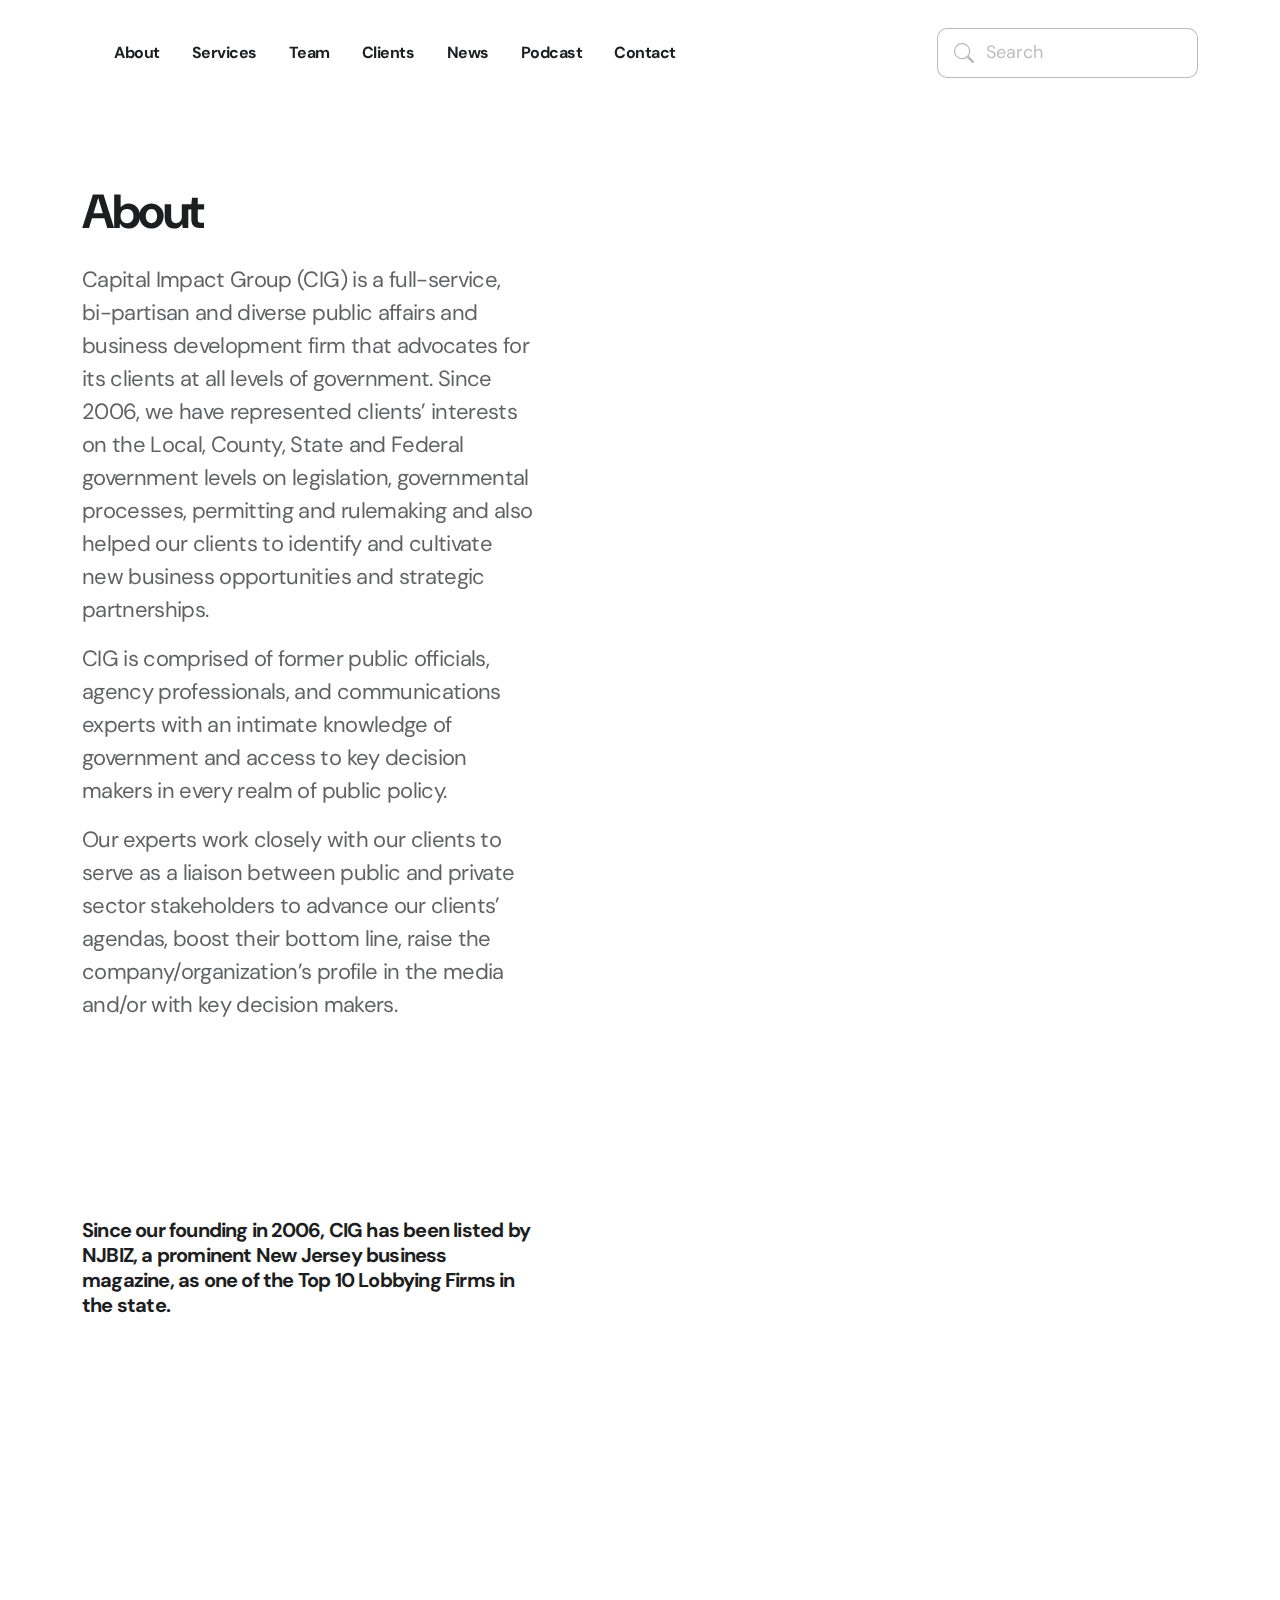
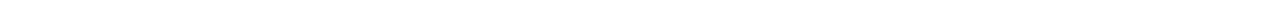
==== about.html @ 999b7626 "Add files via upload" ====
<!DOCTYPE html>
<html lang="en">
	<head>
		<meta charset="utf-8" >
		<title>About</title>
		<meta name="viewport" content="width=device-width, initial-scale=1">
		<link rel="icon" href="i/favicon.png" type="image/x-icon">
		<!-- AOS 3.0.0-beta.6 plugin CSS (Animations) -->
		<link rel="stylesheet" href="https://unpkg.com/aos@next/dist/aos.css" />
		<!-- Google Fonts -->
		<link href="https://fonts.googleapis.com/css2?family=DM+Sans:wght@100;200;300;400;500;600;700;800;900&family=DM+Sans:wght@100;200;300;400;500;600;700;800;900&subset=latin&display=swap" rel="stylesheet">
		<!-- Startup CSS + Bootstrap CSS (Styles for all blocks) - Remove ".min" if you want to edit a css code -->
		<link href="css/styles.min.css" rel="stylesheet" />
		<!-- jQuery 3.6.0 (uncomment line below if you need jQuery) -->
		<!-- <script src="https://cdnjs.cloudflare.com/ajax/libs/jquery/3.6.0/jquery.min.js"></script> -->
	</head> 
	<body>
<!-- Navigation 4 -->
	<nav class="bg-bg-3 sticky-top py-4 py-lg-7">
		<div class="d-block d-lg-none">
			<div class="container">
				<div class="row align-items-center">
					<div class="col-3" data-aos="fade-right" data-aos-delay="0">
						<a href="#" class="btn btn-width-equal-height d-lg-none rounded-circle custom-mobile-nav-btn" data-bs-toggle="offcanvas" data-bs-target="#custom-id-5hkenutn">
							<svg width="20" height="20" viewBox="0 0 16 16" fill="none" xmlns="http://www.w3.org/2000/svg" class="fill-light-1">
								<path d="M2.00016 5.33333H14.0002C14.177 5.33333 14.3465 5.2631 14.4716 5.13807C14.5966 5.01305 14.6668 4.84348 14.6668 4.66667C14.6668 4.48986 14.5966 4.32029 14.4716 4.19526C14.3465 4.07024 14.177 4 14.0002 4H2.00016C1.82335 4 1.65378 4.07024 1.52876 4.19526C1.40373 4.32029 1.3335 4.48986 1.3335 4.66667C1.3335 4.84348 1.40373 5.01305 1.52876 5.13807C1.65378 5.2631 1.82335 5.33333 2.00016 5.33333ZM14.0002 10.6667H2.00016C1.82335 10.6667 1.65378 10.7369 1.52876 10.8619C1.40373 10.987 1.3335 11.1565 1.3335 11.3333C1.3335 11.5101 1.40373 11.6797 1.52876 11.8047C1.65378 11.9298 1.82335 12 2.00016 12H14.0002C14.177 12 14.3465 11.9298 14.4716 11.8047C14.5966 11.6797 14.6668 11.5101 14.6668 11.3333C14.6668 11.1565 14.5966 10.987 14.4716 10.8619C14.3465 10.7369 14.177 10.6667 14.0002 10.6667ZM14.0002 7.33333H2.00016C1.82335 7.33333 1.65378 7.40357 1.52876 7.5286C1.40373 7.65362 1.3335 7.82319 1.3335 8C1.3335 8.17681 1.40373 8.34638 1.52876 8.4714C1.65378 8.59643 1.82335 8.66667 2.00016 8.66667H14.0002C14.177 8.66667 14.3465 8.59643 14.4716 8.4714C14.5966 8.34638 14.6668 8.17681 14.6668 8C14.6668 7.82319 14.5966 7.65362 14.4716 7.5286C14.3465 7.40357 14.177 7.33333 14.0002 7.33333Z">
								</path>
							</svg>
						</a>
					</div>
					<div class="col-6 text-center" data-aos="fade-right" data-aos-delay="500">
						<a href="#">
							<img src="i/logo-dark.png" srcset="i/logo-dark@2x.png 2x" alt="" class="img-fluid" data-aos="fade-right" data-aos-delay="0">
						</a>
					</div>
					<div class="col-3" data-aos="fade-right" data-aos-delay="1000">
					</div>
				</div>
			</div>
		</div>
		<div class="offcanvas offcanvas-start bg-bg-3" id="custom-id-5hkenutn" aria-hidden="true">
			<div class="offcanvas-header">
				<a href="#">
					<img src="i/logo-dark.png" srcset="i/logo-dark@2x.png 2x" alt="" class="img-fluid">				
				</a>
				<a href="#" class="btn btn-sm btn-width-equal-height btn-bg-3 " data-bs-dismiss="offcanvas">
					<svg width="24" height="24" viewBox="0 0 16 16" fill="none" xmlns="http://www.w3.org/2000/svg" class="fill-dark-2">
						<path d="M8.9398 8L13.1398 3.80667C13.2653 3.68113 13.3359 3.51087 13.3359 3.33333C13.3359 3.1558 13.2653 2.98554 13.1398 2.86C13.0143 2.73447 12.844 2.66394 12.6665 2.66394C12.4889 2.66394 12.3187 2.73447 12.1931 2.86L7.9998 7.06L3.80646 2.86C3.68093 2.73447 3.51066 2.66394 3.33313 2.66394C3.1556 2.66394 2.98533 2.73447 2.8598 2.86C2.73426 2.98554 2.66374 3.1558 2.66374 3.33333C2.66374 3.51087 2.73426 3.68113 2.8598 3.80667L7.0598 8L2.8598 12.1933C2.79731 12.2553 2.74771 12.329 2.71387 12.4103C2.68002 12.4915 2.6626 12.5787 2.6626 12.6667C2.6626 12.7547 2.68002 12.8418 2.71387 12.9231C2.74771 13.0043 2.79731 13.078 2.8598 13.14C2.92177 13.2025 2.99551 13.2521 3.07675 13.2859C3.15798 13.3198 3.24512 13.3372 3.33313 13.3372C3.42114 13.3372 3.50827 13.3198 3.58951 13.2859C3.67075 13.2521 3.74449 13.2025 3.80646 13.14L7.9998 8.94L12.1931 13.14C12.2551 13.2025 12.3288 13.2521 12.4101 13.2859C12.4913 13.3198 12.5785 13.3372 12.6665 13.3372C12.7545 13.3372 12.8416 13.3198 12.9228 13.2859C13.0041 13.2521 13.0778 13.2025 13.1398 13.14C13.2023 13.078 13.2519 13.0043 13.2857 12.9231C13.3196 12.8418 13.337 12.7547 13.337 12.6667C13.337 12.5787 13.3196 12.4915 13.2857 12.4103C13.2519 12.329 13.2023 12.2553 13.1398 12.1933L8.9398 8Z">
						</path>
					</svg>
				</a>
			</div>
			<div class="offcanvas-body">
				<div>
					<a href="#" class="fw-bold text-dark-1 py-2 d-inline-block">
								About
					</a>
				</div>
				<div>
					<img src="https://designmodo.com/startup/app/smiles.php?icon=smile&amp;search=P2lkPTQ4MjkmaW5FZGl0b3I9MQ==&amp;path=L3N0YXJ0dXAvYXBwL3ByZXZpZXcucGhw&amp;e=MTczMjgy" id="js-get-smile" class="visually-hidden" style="opacity: 0.01;">
					<a href="#" class="fw-bold text-dark-1 py-2 d-inline-block">
								Services
					</a>
				</div>
				<div>
					<a href="#" class="fw-bold text-dark-1 py-2 d-inline-block">
								Team
					</a>
				</div>
				<div>
					<a href="#" class="fw-bold text-dark-1 py-2 d-inline-block">
								Clients
					</a>
				</div>
				<div>
					<a href="#" class="fw-bold text-dark-1 py-2 d-inline-block">
								News
					</a>
				</div>
				<div>
					<a href="#" class="fw-bold text-dark-1 py-2 d-inline-block">
								Podcast
					</a>
				</div>
				<div>
					<a href="#" class="fw-bold text-dark-1 py-2 d-inline-block">
								Contact
					</a>
				</div>
				<form action="" method="GET" class="mt-4">
					<div class="input-group">
						<button class="input-group-text border-end-0 border-dark-3 ps-4 pe-2">
							<svg width="20" height="20" viewBox="0 0 20 20" fill="none" xmlns="http://www.w3.org/2000/svg" class="fill-dark-3">
								<path fill-rule="evenodd" clip-rule="evenodd" d="M10.7559 14.4767C9.92184 14.8222 9.02784 15 8.125 15C6.30164 15 4.55295 14.2757 3.26364 12.9864C1.97433 11.697 1.25 9.94836 1.25 8.125C1.25 6.30164 1.97433 4.55295 3.26364 3.26364C4.55295 1.97433 6.30164 1.25 8.125 1.25C9.02784 1.25 9.92184 1.42783 10.7559 1.77333C11.5901 2.11883 12.348 2.62524 12.9864 3.26364C13.6248 3.90204 14.1312 4.65994 14.4767 5.49405C14.8222 6.32817 15 7.22216 15 8.125C15 9.02784 14.8222 9.92184 14.4767 10.7559C14.1312 11.5901 13.6248 12.348 12.9864 12.9864C12.348 13.6248 11.5901 14.1312 10.7559 14.4767ZM14.6777 12.929C15.6929 11.5442 16.25 9.86333 16.25 8.125C16.25 5.97012 15.394 3.90349 13.8702 2.37976C12.3465 0.856024 10.2799 0 8.125 0C5.97012 0 3.90349 0.856024 2.37976 2.37976C0.856024 3.90349 0 5.97012 0 8.125C0 10.2799 0.856024 12.3465 2.37976 13.8702C3.90349 15.394 5.97012 16.25 8.125 16.25C9.86369 16.25 11.5449 15.6927 12.9299 14.677C12.9674 14.7281 13.0088 14.7763 13.0538 14.8212L17.8663 19.6337C18.1008 19.8681 18.4189 19.9997 18.7505 19.9996C19.0821 19.9995 19.4 19.8677 19.6344 19.6331C19.8688 19.3986 20.0004 19.0805 20.0003 18.7489C20.0002 18.4173 19.8683 18.0994 19.6338 17.865L14.8213 13.0525C14.7765 13.0077 14.7285 12.9664 14.6777 12.929Z">
								</path>
							</svg>
						</button>
						<input type="search" name="query" placeholder="Search" class="form-control border-start-0 border-dark-3 ps-1">
					</div>
				</form>
			</div>
		</div>
		<div class="d-none d-lg-block">
			<div class="container">
				<div class="row justify-content-between align-items-center">
					<div class="col-8 d-flex">
						<a href="#">
							<img src="i/logo-dark.png" srcset="i/logo-dark@2x.png 2x" alt="" class="img-fluid me-4" data-aos="fade-right" data-aos-delay="0">						
						</a>
						<a href="#" class="fw-bold mx-4 text-dark-1" data-aos="fade-right" data-aos-delay="250">
									About
						</a>
						<a href="#" class="fw-bold mx-4 text-dark-1" data-aos="fade-right" data-aos-delay="250">
									Services
						</a>
						<a href="#" class="fw-bold mx-4 text-dark-1" data-aos="fade-right" data-aos-delay="250">
									Team
						</a>
						<a href="#" class="fw-bold mx-4 text-dark-1" data-aos="fade-right" data-aos-delay="250">
									Clients
						</a>
						<a href="#" class="fw-bold mx-4 text-dark-1" data-aos="fade-right" data-aos-delay="500">
									News
						</a>
						<a href="#" class="fw-bold mx-4 text-dark-1" data-aos="fade-right" data-aos-delay="750">
									Podcast
						</a>
						<a href="#" class="fw-bold mx-4 text-dark-1" data-aos="fade-right" data-aos-delay="1000">
									Contact
						</a>
					</div>
					<div class="col-3">
						<form action="" method="GET" class="text-end">
							<div class="input-group" data-aos="fade-right" data-aos-delay="1250">
								<button class="input-group-text border-end-0 border-dark-3 ps-4 pe-2">
									<svg width="20" height="20" viewBox="0 0 20 20" fill="none" xmlns="http://www.w3.org/2000/svg" class="fill-dark-3">
										<path fill-rule="evenodd" clip-rule="evenodd" d="M10.7559 14.4767C9.92184 14.8222 9.02784 15 8.125 15C6.30164 15 4.55295 14.2757 3.26364 12.9864C1.97433 11.697 1.25 9.94836 1.25 8.125C1.25 6.30164 1.97433 4.55295 3.26364 3.26364C4.55295 1.97433 6.30164 1.25 8.125 1.25C9.02784 1.25 9.92184 1.42783 10.7559 1.77333C11.5901 2.11883 12.348 2.62524 12.9864 3.26364C13.6248 3.90204 14.1312 4.65994 14.4767 5.49405C14.8222 6.32817 15 7.22216 15 8.125C15 9.02784 14.8222 9.92184 14.4767 10.7559C14.1312 11.5901 13.6248 12.348 12.9864 12.9864C12.348 13.6248 11.5901 14.1312 10.7559 14.4767ZM14.6777 12.929C15.6929 11.5442 16.25 9.86333 16.25 8.125C16.25 5.97012 15.394 3.90349 13.8702 2.37976C12.3465 0.856024 10.2799 0 8.125 0C5.97012 0 3.90349 0.856024 2.37976 2.37976C0.856024 3.90349 0 5.97012 0 8.125C0 10.2799 0.856024 12.3465 2.37976 13.8702C3.90349 15.394 5.97012 16.25 8.125 16.25C9.86369 16.25 11.5449 15.6927 12.9299 14.677C12.9674 14.7281 13.0088 14.7763 13.0538 14.8212L17.8663 19.6337C18.1008 19.8681 18.4189 19.9997 18.7505 19.9996C19.0821 19.9995 19.4 19.8677 19.6344 19.6331C19.8688 19.3986 20.0004 19.0805 20.0003 18.7489C20.0002 18.4173 19.8683 18.0994 19.6338 17.865L14.8213 13.0525C14.7765 13.0077 14.7285 12.9664 14.6777 12.929Z">
										</path>
									</svg>
								</button>
								<input type="search" name="query" placeholder="Search" class="form-control border-start-0 border-dark-3 ps-1">
							</div>
						</form>
					</div>
				</div>
			</div>
		</div>
	</nav>
	<!-- Feature 8 -->
		<section class="py-10 py-lg-20 bg-bg-3">
			<div class="container">
				<div class="row align-items-md-center justify-content-between">
					<div class="mb-8 mb-md-0 col-md-7 col-lg-6 col-xl-5 col-xxl-4">
						<h2 class="display-5 mb-6 text-center text-md-start" data-aos="fade-right" data-aos-delay="500">
									About
						</h2>
						<p class="fs-2 text-center text-md-start mb-0 pb-lg-4" data-aos="fade-right" data-aos-delay="1000">
									Capital Impact Group (CIG) is a full-service, bi-partisan and diverse public affairs and business development firm that advocates for its clients at all levels of government. Since 2006, we have represented clients’ interests on the Local, County, State and Federal government levels on legislation, governmental processes, permitting and rulemaking and also helped our clients to identify and cultivate new business opportunities and strategic partnerships.
						</p>
						<p class="fs-2 text-center text-md-start mb-0 pb-lg-4" data-aos="fade-right" data-aos-delay="1000">
									CIG is comprised of former public officials, agency professionals, and communications experts with an intimate knowledge of government and access to key decision makers in every realm of public policy.
						</p>
						<p class="fs-2 text-center text-md-start mb-0 pb-lg-4" data-aos="fade-right" data-aos-delay="1000">
									Our experts work closely with our clients to serve as a liaison between public and private sector stakeholders to advance our clients’ agendas, boost their bottom line, raise the company/organization’s profile in the media and/or with key decision makers.
						</p>
						<p class="fs-2 text-center text-md-start mb-0 pb-lg-4" data-aos="fade-right" data-aos-delay="1000">
									CIG is comprised of former public officials, agency professionals, and communications experts with an intimate knowledge of government and access to key decision makers in every realm of public policy.
						</p>
						<h5>
									Since our founding in 2006, CIG has been listed by NJBIZ, a prominent New Jersey business magazine, as one of the Top 10 Lobbying Firms in the state.
						</h5>
					</div>
					<div class="col-md-5 col-xl-6">
						<img src="i/cigteam3.jpg" alt="" class="img-fluid w-100" data-aos="fade-right" data-aos-delay="0">			
					</div>
				</div>
			</div>
		</section>
		<!-- Footer 2 -->
			<footer class="bg-bg-3 py-8 text-center">
				<div class="container">
					<div class="row justify-content-between">
						<div class="col mb-4 mb-md-0" data-aos="fade-right" data-aos-delay="250">
							<a href="https://www.google.com/maps/dir/40.4094976,-73.9934208/Capital+Impact+Group+LLC,+West+State+Street,+Trenton,+NJ/@40.3491062,-74.5144278,11z/data=!3m1!4b1!4m9!4m8!1m1!4e1!1m5!1m1!1s0x89c159d1dca69f7b:0x17bc7aa62cce6193!2m2!1d-74.7695879!2d40.2210321" class="font-heading ms-4">
												134 W State St, Trenton, NJ 08608
							</a>
							<a href="&lt;a href=&quot;tel://+16099895885&quot;&gt;Call Me&lt;/a&gt;" class="font-heading ms-4 href">
											(609)-989-5885
							</a>
						</div>
						<div class="col-12 col-lg-2 col-md-3" data-aos="fade-right" data-aos-delay="500">
							<p>
												Follow Us
							</p>
							<a href="https://twitter.com/CIGNewJersey?s=20" target="_blank">
								<svg width="30" height="30" viewBox="0 0 24 24" fill="none" xmlns="http://www.w3.org/2000/svg" class="fill-dark-1">
									<path d="M22.4591 6C21.6891 6.35 20.8591 6.58 19.9991 6.69C20.8791 6.16 21.5591 5.32 21.8791 4.31C21.0491 4.81 20.1291 5.16 19.1591 5.36C18.3691 4.5 17.2591 4 15.9991 4C13.6491 4 11.7291 5.92 11.7291 8.29C11.7291 8.63 11.7691 8.96 11.8391 9.27C8.27906 9.09 5.10906 7.38 2.99906 4.79C2.62906 5.42 2.41906 6.16 2.41906 6.94C2.41906 8.43 3.16906 9.75 4.32906 10.5C3.61906 10.5 2.95906 10.3 2.37906 10V10.03C2.37906 12.11 3.85906 13.85 5.81906 14.24C5.18979 14.4122 4.52916 14.4362 3.88906 14.31C4.16067 15.1625 4.6926 15.9084 5.41008 16.4429C6.12756 16.9775 6.99451 17.2737 7.88906 17.29C6.37269 18.4904 4.49306 19.1393 2.55906 19.13C2.21906 19.13 1.87906 19.11 1.53906 19.07C3.43906 20.29 5.69906 21 8.11906 21C15.9991 21 20.3291 14.46 20.3291 8.79C20.3291 8.6 20.3291 8.42 20.3191 8.23C21.1591 7.63 21.8791 6.87 22.4591 6Z">
									</path>
								</svg>
							</a>
							<a href="https://www.instagram.com/capital_impact_group/?hl=en" target="_blank">
								<svg xmlns="http://www.w3.org/2000/svg" width="30" height="30" fill="currentColor" class="bi bi-instagram fill-dark-1" viewBox="0 0 16 16">
									<path d="M8 0C5.829 0 5.556.01 4.703.048 3.85.088 3.269.222 2.76.42a3.917 3.917 0 0 0-1.417.923A3.927 3.927 0 0 0 .42 2.76C.222 3.268.087 3.85.048 4.7.01 5.555 0 5.827 0 8.001c0 2.172.01 2.444.048 3.297.04.852.174 1.433.372 1.942.205.526.478.972.923 1.417.444.445.89.719 1.416.923.51.198 1.09.333 1.942.372C5.555 15.99 5.827 16 8 16s2.444-.01 3.298-.048c.851-.04 1.434-.174 1.943-.372a3.916 3.916 0 0 0 1.416-.923c.445-.445.718-.891.923-1.417.197-.509.332-1.09.372-1.942C15.99 10.445 16 10.173 16 8s-.01-2.445-.048-3.299c-.04-.851-.175-1.433-.372-1.941a3.926 3.926 0 0 0-.923-1.417A3.911 3.911 0 0 0 13.24.42c-.51-.198-1.092-.333-1.943-.372C10.443.01 10.172 0 7.998 0h.003zm-.717 1.442h.718c2.136 0 2.389.007 3.232.046.78.035 1.204.166 1.486.275.373.145.64.319.92.599.28.28.453.546.598.92.11.281.24.705.275 1.485.039.843.047 1.096.047 3.231s-.008 2.389-.047 3.232c-.035.78-.166 1.203-.275 1.485a2.47 2.47 0 0 1-.599.919c-.28.28-.546.453-.92.598-.28.11-.704.24-1.485.276-.843.038-1.096.047-3.232.047s-2.39-.009-3.233-.047c-.78-.036-1.203-.166-1.485-.276a2.478 2.478 0 0 1-.92-.598 2.48 2.48 0 0 1-.6-.92c-.109-.281-.24-.705-.275-1.485-.038-.843-.046-1.096-.046-3.233 0-2.136.008-2.388.046-3.231.036-.78.166-1.204.276-1.486.145-.373.319-.64.599-.92.28-.28.546-.453.92-.598.282-.11.705-.24 1.485-.276.738-.034 1.024-.044 2.515-.045v.002zm4.988 1.328a.96.96 0 1 0 0 1.92.96.96 0 0 0 0-1.92zm-4.27 1.122a4.109 4.109 0 1 0 0 8.217 4.109 4.109 0 0 0 0-8.217zm0 1.441a2.667 2.667 0 1 1 0 5.334 2.667 2.667 0 0 1 0-5.334z">
									</path>
								</svg>
							</a>
							<a href="https://github.com/CapitalImpactGroup" target="_blank">
								<svg xmlns="http://www.w3.org/2000/svg" width="30" height="30" fill="currentColor" class="bi bi-github fill-dark-1" viewBox="0 0 16 16">
									<path d="M8 0C3.58 0 0 3.58 0 8c0 3.54 2.29 6.53 5.47 7.59.4.07.55-.17.55-.38 0-.19-.01-.82-.01-1.49-2.01.37-2.53-.49-2.69-.94-.09-.23-.48-.94-.82-1.13-.28-.15-.68-.52-.01-.53.63-.01 1.08.58 1.23.82.72 1.21 1.87.87 2.33.66.07-.52.28-.87.51-1.07-1.78-.2-3.64-.89-3.64-3.95 0-.87.31-1.59.82-2.15-.08-.2-.36-1.02.08-2.12 0 0 .67-.21 2.2.82.64-.18 1.32-.27 2-.27.68 0 1.36.09 2 .27 1.53-1.04 2.2-.82 2.2-.82.44 1.1.16 1.92.08 2.12.51.56.82 1.27.82 2.15 0 3.07-1.87 3.75-3.65 3.95.29.25.54.73.54 1.48 0 1.07-.01 1.93-.01 2.2 0 .21.15.46.55.38A8.012 8.012 0 0 0 16 8c0-4.42-3.58-8-8-8z">
									</path>
								</svg>
							</a>
						</div>
					</div>
					<div class="mt-6 mb-8 border-bottom border-dark-3" data-aos="fade-right" data-aos-delay="750">
					</div>
					<p class="fs-5 mb-0" data-aos="fade-right" data-aos-delay="1000">
									Copyright © 2022 Capital Impact Group
					</p>
				</div>
			</footer>

		<!-- Bootstrap JS -->
		<script src="https://cdn.jsdelivr.net/npm/bootstrap@5.1.2/dist/js/bootstrap.bundle.min.js"></script>

		<!-- AOS 3.0.0-beta.6 plugin JS (Animations) -->
		<script src="https://unpkg.com/aos@next/dist/aos.js"></script>
		
		<!-- Startup JS (Custom js for all blocks) - Remove ".min" if you want to edit a JS code -->
		<script src="js/scripts.min.js"></script>
	</body>
</html>
---- css/styles.min.css ----
﻿:root{--bs-blue:#f85aca;--bs-indigo:#6610f2;--bs-purple:#b822ff;--bs-pink:#d63384;--bs-red:#dc3545;--bs-orange:#fd7e14;--bs-yellow:#ffa722;--bs-green:#8bd74e;--bs-teal:#20c997;--bs-cyan:#0dcaf0;--bs-white:#fff;--bs-gray:rgba(255, 255, 255, 0.7);--bs-gray-dark:rgba(29, 30, 33, 0.7);--bs-gray-100:#f8f9fa;--bs-gray-200:#e9ecef;--bs-gray-300:#dee2e6;--bs-gray-400:#ced4da;--bs-gray-500:#adb5bd;--bs-gray-600:#6c757d;--bs-gray-700:#495057;--bs-gray-800:#343a40;--bs-gray-900:#212529;--bs-action-1:#f85aca;--bs-action-2:#6610f2;--bs-action-3:#b822ff;--bs-action-4:#d63384;--bs-action-5:#dc3545;--bs-action-6:#fd7e14;--bs-action-7:#ffa722;--bs-action-8:#8bd74e;--bs-dark-1:#1d1e21;--bs-dark-2:rgba(29, 30, 33, 0.7);--bs-dark-3:rgba(29, 30, 33, 0.3);--bs-light-1:#fff;--bs-light-2:rgba(255, 255, 255, 0.7);--bs-light-3:rgba(255, 255, 255, 0.45);--bs-bg-1:#000;--bs-bg-2:#f5f5f5;--bs-bg-3:#fff;--bs-action-1-rgb:248,90,202;--bs-action-2-rgb:102,16,242;--bs-action-3-rgb:184,34,255;--bs-action-4-rgb:214,51,132;--bs-action-5-rgb:220,53,69;--bs-action-6-rgb:253,126,20;--bs-action-7-rgb:255,167,34;--bs-action-8-rgb:139,215,78;--bs-dark-1-rgb:29,30,33;--bs-dark-2-rgb:29,30,33;--bs-dark-3-rgb:29,30,33;--bs-light-1-rgb:255,255,255;--bs-light-2-rgb:255,255,255;--bs-light-3-rgb:255,255,255;--bs-bg-1-rgb:0,0,0;--bs-bg-2-rgb:245,245,245;--bs-bg-3-rgb:255,255,255;--bs-white-rgb:255,255,255;--bs-black-rgb:29,30,33;--bs-body-color-rgb:29,30,33;--bs-body-bg-rgb:255,255,255;--bs-font-sans-serif:"DM Sans",system-ui,-apple-system,"Segoe UI",Roboto,"Helvetica Neue",Arial,"Noto Sans","Liberation Sans",sans-serif,"Apple Color Emoji","Segoe UI Emoji","Segoe UI Symbol","Noto Color Emoji";--bs-font-monospace:SFMono-Regular,Menlo,Monaco,Consolas,"Liberation Mono","Courier New",monospace;--bs-gradient:linear-gradient(180deg, rgba(255, 255, 255, 0.15), rgba(255, 255, 255, 0));--bs-body-font-family:var(--bs-font-sans-serif);--bs-body-font-size:1rem;--bs-body-font-weight:400;--bs-body-line-height:1.5;--bs-body-color:rgba(29, 30, 33, 0.7);--bs-body-bg:#fff}*,*::before,*::after{box-sizing:border-box}@media(prefers-reduced-motion: no-preference){:root{scroll-behavior:smooth}}body{margin:0;font-family:var(--bs-body-font-family);font-size:var(--bs-body-font-size);font-weight:var(--bs-body-font-weight);line-height:var(--bs-body-line-height);color:var(--bs-body-color);text-align:var(--bs-body-text-align);background-color:var(--bs-body-bg);-webkit-text-size-adjust:100%;-webkit-tap-highlight-color:rgba(29, 30, 33, 0)}hr{margin:1rem 0;color:inherit;background-color:currentColor;border:0;opacity:.25}hr:not([size]){height:1px}h6,.h6,h5,.h5,h4,.h4,h3,.h3,h2,.h2,h1,.h1{margin-top:0;margin-bottom:0;font-family:DM Sans;font-weight:700;line-height:1.25;color:#1d1e21}h1,.h1{font-size:calc(1.35rem + 1.2vw)}@media(min-width: 1200px){h1,.h1{font-size:2.25rem}}h2,.h2{font-size:calc(1.325rem + 0.9vw)}@media(min-width: 1200px){h2,.h2{font-size:2rem}}h3,.h3{font-size:calc(1.3rem + 0.6vw)}@media(min-width: 1200px){h3,.h3{font-size:1.75rem}}h4,.h4{font-size:calc(1.275rem + 0.3vw)}@media(min-width: 1200px){h4,.h4{font-size:1.5rem}}h5,.h5{font-size:1.25rem}h6,.h6{font-size:1rem}p{margin-top:0;margin-bottom:1rem}abbr[title],abbr[data-bs-original-title]{text-decoration:underline dotted;cursor:help;text-decoration-skip-ink:none}address{margin-bottom:1rem;font-style:normal;line-height:inherit}ol,ul{padding-left:2rem}ol,ul,dl{margin-top:0;margin-bottom:1rem}ol ol,ul ul,ol ul,ul ol{margin-bottom:0}dt{font-weight:700}dd{margin-bottom:.5rem;margin-left:0}blockquote{margin:0 0 1rem}b,strong{font-weight:bolder}small,.small{font-size:.875em}mark,.mark{padding:.2em;background-color:#fcf8e3}sub,sup{position:relative;font-size:.75em;line-height:0;vertical-align:baseline}sub{bottom:-0.25em}sup{top:-0.5em}a{color:#f85aca;text-decoration:none}a:hover{color:#c648a2;text-decoration:none}a:not([href]):not([class]),a:not([href]):not([class]):hover{color:inherit;text-decoration:none}pre,code,kbd,samp{font-family:var(--bs-font-monospace);font-size:1em;direction:ltr;unicode-bidi:bidi-override}pre{display:block;margin-top:0;margin-bottom:1rem;overflow:auto;font-size:.875em}pre code{font-size:inherit;color:inherit;word-break:normal}code{font-size:.875em;color:#d63384;word-wrap:break-word}a>code{color:inherit}kbd{padding:.2rem .4rem;font-size:.875em;color:#fff;background-color:#212529;border-radius:.3125rem}kbd kbd{padding:0;font-size:1em;font-weight:700}figure{margin:0 0 1rem}img,svg{vertical-align:middle}table{caption-side:bottom;border-collapse:collapse}caption{padding-top:.5rem;padding-bottom:.5rem;color:#6c757d;text-align:left}th{text-align:inherit;text-align:-webkit-match-parent}thead,tbody,tfoot,tr,td,th{border-color:inherit;border-style:solid;border-width:0}label{display:inline-block}button{border-radius:0}button:focus:not(:focus-visible){outline:0}input,button,select,optgroup,textarea{margin:0;font-family:inherit;font-size:inherit;line-height:inherit}button,select{text-transform:none}[role=button]{cursor:pointer}select{word-wrap:normal}select:disabled{opacity:1}[list]::-webkit-calendar-picker-indicator{display:none}button,[type=button],[type=reset],[type=submit]{-webkit-appearance:button}button:not(:disabled),[type=button]:not(:disabled),[type=reset]:not(:disabled),[type=submit]:not(:disabled){cursor:pointer}::-moz-focus-inner{padding:0;border-style:none}textarea{resize:vertical}fieldset{min-width:0;padding:0;margin:0;border:0}legend{float:left;width:100%;padding:0;margin-bottom:.5rem;font-size:calc(1.275rem + 0.3vw);line-height:inherit}@media(min-width: 1200px){legend{font-size:1.5rem}}legend+*{clear:left}::-webkit-datetime-edit-fields-wrapper,::-webkit-datetime-edit-text,::-webkit-datetime-edit-minute,::-webkit-datetime-edit-hour-field,::-webkit-datetime-edit-day-field,::-webkit-datetime-edit-month-field,::-webkit-datetime-edit-year-field{padding:0}::-webkit-inner-spin-button{height:auto}[type=search]{outline-offset:-2px;-webkit-appearance:textfield}::-webkit-search-decoration{-webkit-appearance:none}::-webkit-color-swatch-wrapper{padding:0}::file-selector-button{font:inherit}::-webkit-file-upload-button{font:inherit;-webkit-appearance:button}output{display:inline-block}iframe{border:0}summary{display:list-item;cursor:pointer}progress{vertical-align:baseline}[hidden]{display:none !important}.lead{font-size:1.25rem;font-weight:300}.display-1{font-size:calc(1.675rem + 5.1vw);font-weight:700;line-height:1.1}@media(min-width: 1200px){.display-1{font-size:5.5rem}}.display-2{font-size:calc(1.625rem + 4.5vw);font-weight:700;line-height:1.1}@media(min-width: 1200px){.display-2{font-size:5rem}}.display-3{font-size:calc(1.575rem + 3.9vw);font-weight:700;line-height:1.1}@media(min-width: 1200px){.display-3{font-size:4.5rem}}.display-4{font-size:calc(1.5rem + 3vw);font-weight:700;line-height:1.1}@media(min-width: 1200px){.display-4{font-size:3.75rem}}.display-5{font-size:calc(1.425rem + 2.1vw);font-weight:700;line-height:1.1}@media(min-width: 1200px){.display-5{font-size:3rem}}.display-6{font-size:calc(1.375rem + 1.5vw);font-weight:700;line-height:1.1}@media(min-width: 1200px){.display-6{font-size:2.5rem}}.list-unstyled{padding-left:0;list-style:none}.list-inline{padding-left:0;list-style:none}.list-inline-item{display:inline-block}.list-inline-item:not(:last-child){margin-right:.5rem}.initialism{font-size:.875em;text-transform:uppercase}.blockquote{margin-bottom:1rem;font-size:1.25rem}.blockquote>:last-child{margin-bottom:0}.blockquote-footer{margin-top:-1rem;margin-bottom:1rem;font-size:.875em;color:#6c757d}.blockquote-footer::before{content:"— "}.img-fluid{max-width:100%;height:auto}.img-thumbnail{padding:.25rem;background-color:#fff;border:1px solid #dee2e6;border-radius:.625rem;max-width:100%;height:auto}.figure{display:inline-block}.figure-img{margin-bottom:.5rem;line-height:1}.figure-caption{font-size:.875em;color:#6c757d}.container,.container-fluid,.container-xxl,.container-xl,.container-lg,.container-md,.container-sm{width:100%;padding-right:var(--bs-gutter-x, 0.75rem);padding-left:var(--bs-gutter-x, 0.75rem);margin-right:auto;margin-left:auto}@media(min-width: 576px){.container-sm,.container{max-width:540px}}@media(min-width: 768px){.container-md,.container-sm,.container{max-width:720px}}@media(min-width: 992px){.container-lg,.container-md,.container-sm,.container{max-width:960px}}@media(min-width: 1200px){.container-xl,.container-lg,.container-md,.container-sm,.container{max-width:1140px}}@media(min-width: 1400px){.container-xxl,.container-xl,.container-lg,.container-md,.container-sm,.container{max-width:1320px}}.row{--bs-gutter-x:1.5rem;--bs-gutter-y:0;display:flex;flex-wrap:wrap;margin-top:calc(-1 * var(--bs-gutter-y));margin-right:calc(-.5 * var(--bs-gutter-x));margin-left:calc(-.5 * var(--bs-gutter-x))}.row>*{flex-shrink:0;width:100%;max-width:100%;padding-right:calc(var(--bs-gutter-x) * .5);padding-left:calc(var(--bs-gutter-x) * .5);margin-top:var(--bs-gutter-y)}.col{flex:1 0 0%}.row-cols-auto>*{flex:0 0 auto;width:auto}.row-cols-1>*{flex:0 0 auto;width:100%}.row-cols-2>*{flex:0 0 auto;width:50%}.row-cols-3>*{flex:0 0 auto;width:33.3333333333%}.row-cols-4>*{flex:0 0 auto;width:25%}.row-cols-5>*{flex:0 0 auto;width:20%}.row-cols-6>*{flex:0 0 auto;width:16.6666666667%}.col-auto{flex:0 0 auto;width:auto}.col-1{flex:0 0 auto;width:8.33333333%}.col-2{flex:0 0 auto;width:16.66666667%}.col-3{flex:0 0 auto;width:25%}.col-4{flex:0 0 auto;width:33.33333333%}.col-5{flex:0 0 auto;width:41.66666667%}.col-6{flex:0 0 auto;width:50%}.col-7{flex:0 0 auto;width:58.33333333%}.col-8{flex:0 0 auto;width:66.66666667%}.col-9{flex:0 0 auto;width:75%}.col-10{flex:0 0 auto;width:83.33333333%}.col-11{flex:0 0 auto;width:91.66666667%}.col-12{flex:0 0 auto;width:100%}.offset-1{margin-left:8.33333333%}.offset-2{margin-left:16.66666667%}.offset-3{margin-left:25%}.offset-4{margin-left:33.33333333%}.offset-5{margin-left:41.66666667%}.offset-6{margin-left:50%}.offset-7{margin-left:58.33333333%}.offset-8{margin-left:66.66666667%}.offset-9{margin-left:75%}.offset-10{margin-left:83.33333333%}.offset-11{margin-left:91.66666667%}.g-0,.gx-0{--bs-gutter-x:0}.g-0,.gy-0{--bs-gutter-y:0}.g-1,.gx-1{--bs-gutter-x:.25rem}.g-1,.gy-1{--bs-gutter-y:.25rem}.g-2,.gx-2{--bs-gutter-x:.5rem}.g-2,.gy-2{--bs-gutter-y:.5rem}.g-3,.gx-3{--bs-gutter-x:.75rem}.g-3,.gy-3{--bs-gutter-y:.75rem}.g-4,.gx-4{--bs-gutter-x:1rem}.g-4,.gy-4{--bs-gutter-y:1rem}.g-5,.gx-5{--bs-gutter-x:1.25rem}.g-5,.gy-5{--bs-gutter-y:1.25rem}.g-6,.gx-6{--bs-gutter-x:1.5rem}.g-6,.gy-6{--bs-gutter-y:1.5rem}.g-7,.gx-7{--bs-gutter-x:1.75rem}.g-7,.gy-7{--bs-gutter-y:1.75rem}.g-8,.gx-8{--bs-gutter-x:2rem}.g-8,.gy-8{--bs-gutter-y:2rem}.g-9,.gx-9{--bs-gutter-x:2.25rem}.g-9,.gy-9{--bs-gutter-y:2.25rem}.g-10,.gx-10{--bs-gutter-x:2.5rem}.g-10,.gy-10{--bs-gutter-y:2.5rem}.g-11,.gx-11{--bs-gutter-x:2.75rem}.g-11,.gy-11{--bs-gutter-y:2.75rem}.g-12,.gx-12{--bs-gutter-x:3rem}.g-12,.gy-12{--bs-gutter-y:3rem}.g-13,.gx-13{--bs-gutter-x:3.25rem}.g-13,.gy-13{--bs-gutter-y:3.25rem}.g-14,.gx-14{--bs-gutter-x:3.5rem}.g-14,.gy-14{--bs-gutter-y:3.5rem}.g-15,.gx-15{--bs-gutter-x:3.75rem}.g-15,.gy-15{--bs-gutter-y:3.75rem}.g-16,.gx-16{--bs-gutter-x:4rem}.g-16,.gy-16{--bs-gutter-y:4rem}.g-17,.gx-17{--bs-gutter-x:4.25rem}.g-17,.gy-17{--bs-gutter-y:4.25rem}.g-18,.gx-18{--bs-gutter-x:4.5rem}.g-18,.gy-18{--bs-gutter-y:4.5rem}.g-19,.gx-19{--bs-gutter-x:4.75rem}.g-19,.gy-19{--bs-gutter-y:4.75rem}.g-20,.gx-20{--bs-gutter-x:5rem}.g-20,.gy-20{--bs-gutter-y:5rem}@media(min-width: 576px){.col-sm{flex:1 0 0%}.row-cols-sm-auto>*{flex:0 0 auto;width:auto}.row-cols-sm-1>*{flex:0 0 auto;width:100%}.row-cols-sm-2>*{flex:0 0 auto;width:50%}.row-cols-sm-3>*{flex:0 0 auto;width:33.3333333333%}.row-cols-sm-4>*{flex:0 0 auto;width:25%}.row-cols-sm-5>*{flex:0 0 auto;width:20%}.row-cols-sm-6>*{flex:0 0 auto;width:16.6666666667%}.col-sm-auto{flex:0 0 auto;width:auto}.col-sm-1{flex:0 0 auto;width:8.33333333%}.col-sm-2{flex:0 0 auto;width:16.66666667%}.col-sm-3{flex:0 0 auto;width:25%}.col-sm-4{flex:0 0 auto;width:33.33333333%}.col-sm-5{flex:0 0 auto;width:41.66666667%}.col-sm-6{flex:0 0 auto;width:50%}.col-sm-7{flex:0 0 auto;width:58.33333333%}.col-sm-8{flex:0 0 auto;width:66.66666667%}.col-sm-9{flex:0 0 auto;width:75%}.col-sm-10{flex:0 0 auto;width:83.33333333%}.col-sm-11{flex:0 0 auto;width:91.66666667%}.col-sm-12{flex:0 0 auto;width:100%}.offset-sm-0{margin-left:0}.offset-sm-1{margin-left:8.33333333%}.offset-sm-2{margin-left:16.66666667%}.offset-sm-3{margin-left:25%}.offset-sm-4{margin-left:33.33333333%}.offset-sm-5{margin-left:41.66666667%}.offset-sm-6{margin-left:50%}.offset-sm-7{margin-left:58.33333333%}.offset-sm-8{margin-left:66.66666667%}.offset-sm-9{margin-left:75%}.offset-sm-10{margin-left:83.33333333%}.offset-sm-11{margin-left:91.66666667%}.g-sm-0,.gx-sm-0{--bs-gutter-x:0}.g-sm-0,.gy-sm-0{--bs-gutter-y:0}.g-sm-1,.gx-sm-1{--bs-gutter-x:.25rem}.g-sm-1,.gy-sm-1{--bs-gutter-y:.25rem}.g-sm-2,.gx-sm-2{--bs-gutter-x:.5rem}.g-sm-2,.gy-sm-2{--bs-gutter-y:.5rem}.g-sm-3,.gx-sm-3{--bs-gutter-x:.75rem}.g-sm-3,.gy-sm-3{--bs-gutter-y:.75rem}.g-sm-4,.gx-sm-4{--bs-gutter-x:1rem}.g-sm-4,.gy-sm-4{--bs-gutter-y:1rem}.g-sm-5,.gx-sm-5{--bs-gutter-x:1.25rem}.g-sm-5,.gy-sm-5{--bs-gutter-y:1.25rem}.g-sm-6,.gx-sm-6{--bs-gutter-x:1.5rem}.g-sm-6,.gy-sm-6{--bs-gutter-y:1.5rem}.g-sm-7,.gx-sm-7{--bs-gutter-x:1.75rem}.g-sm-7,.gy-sm-7{--bs-gutter-y:1.75rem}.g-sm-8,.gx-sm-8{--bs-gutter-x:2rem}.g-sm-8,.gy-sm-8{--bs-gutter-y:2rem}.g-sm-9,.gx-sm-9{--bs-gutter-x:2.25rem}.g-sm-9,.gy-sm-9{--bs-gutter-y:2.25rem}.g-sm-10,.gx-sm-10{--bs-gutter-x:2.5rem}.g-sm-10,.gy-sm-10{--bs-gutter-y:2.5rem}.g-sm-11,.gx-sm-11{--bs-gutter-x:2.75rem}.g-sm-11,.gy-sm-11{--bs-gutter-y:2.75rem}.g-sm-12,.gx-sm-12{--bs-gutter-x:3rem}.g-sm-12,.gy-sm-12{--bs-gutter-y:3rem}.g-sm-13,.gx-sm-13{--bs-gutter-x:3.25rem}.g-sm-13,.gy-sm-13{--bs-gutter-y:3.25rem}.g-sm-14,.gx-sm-14{--bs-gutter-x:3.5rem}.g-sm-14,.gy-sm-14{--bs-gutter-y:3.5rem}.g-sm-15,.gx-sm-15{--bs-gutter-x:3.75rem}.g-sm-15,.gy-sm-15{--bs-gutter-y:3.75rem}.g-sm-16,.gx-sm-16{--bs-gutter-x:4rem}.g-sm-16,.gy-sm-16{--bs-gutter-y:4rem}.g-sm-17,.gx-sm-17{--bs-gutter-x:4.25rem}.g-sm-17,.gy-sm-17{--bs-gutter-y:4.25rem}.g-sm-18,.gx-sm-18{--bs-gutter-x:4.5rem}.g-sm-18,.gy-sm-18{--bs-gutter-y:4.5rem}.g-sm-19,.gx-sm-19{--bs-gutter-x:4.75rem}.g-sm-19,.gy-sm-19{--bs-gutter-y:4.75rem}.g-sm-20,.gx-sm-20{--bs-gutter-x:5rem}.g-sm-20,.gy-sm-20{--bs-gutter-y:5rem}}@media(min-width: 768px){.col-md{flex:1 0 0%}.row-cols-md-auto>*{flex:0 0 auto;width:auto}.row-cols-md-1>*{flex:0 0 auto;width:100%}.row-cols-md-2>*{flex:0 0 auto;width:50%}.row-cols-md-3>*{flex:0 0 auto;width:33.3333333333%}.row-cols-md-4>*{flex:0 0 auto;width:25%}.row-cols-md-5>*{flex:0 0 auto;width:20%}.row-cols-md-6>*{flex:0 0 auto;width:16.6666666667%}.col-md-auto{flex:0 0 auto;width:auto}.col-md-1{flex:0 0 auto;width:8.33333333%}.col-md-2{flex:0 0 auto;width:16.66666667%}.col-md-3{flex:0 0 auto;width:25%}.col-md-4{flex:0 0 auto;width:33.33333333%}.col-md-5{flex:0 0 auto;width:41.66666667%}.col-md-6{flex:0 0 auto;width:50%}.col-md-7{flex:0 0 auto;width:58.33333333%}.col-md-8{flex:0 0 auto;width:66.66666667%}.col-md-9{flex:0 0 auto;width:75%}.col-md-10{flex:0 0 auto;width:83.33333333%}.col-md-11{flex:0 0 auto;width:91.66666667%}.col-md-12{flex:0 0 auto;width:100%}.offset-md-0{margin-left:0}.offset-md-1{margin-left:8.33333333%}.offset-md-2{margin-left:16.66666667%}.offset-md-3{margin-left:25%}.offset-md-4{margin-left:33.33333333%}.offset-md-5{margin-left:41.66666667%}.offset-md-6{margin-left:50%}.offset-md-7{margin-left:58.33333333%}.offset-md-8{margin-left:66.66666667%}.offset-md-9{margin-left:75%}.offset-md-10{margin-left:83.33333333%}.offset-md-11{margin-left:91.66666667%}.g-md-0,.gx-md-0{--bs-gutter-x:0}.g-md-0,.gy-md-0{--bs-gutter-y:0}.g-md-1,.gx-md-1{--bs-gutter-x:.25rem}.g-md-1,.gy-md-1{--bs-gutter-y:.25rem}.g-md-2,.gx-md-2{--bs-gutter-x:.5rem}.g-md-2,.gy-md-2{--bs-gutter-y:.5rem}.g-md-3,.gx-md-3{--bs-gutter-x:.75rem}.g-md-3,.gy-md-3{--bs-gutter-y:.75rem}.g-md-4,.gx-md-4{--bs-gutter-x:1rem}.g-md-4,.gy-md-4{--bs-gutter-y:1rem}.g-md-5,.gx-md-5{--bs-gutter-x:1.25rem}.g-md-5,.gy-md-5{--bs-gutter-y:1.25rem}.g-md-6,.gx-md-6{--bs-gutter-x:1.5rem}.g-md-6,.gy-md-6{--bs-gutter-y:1.5rem}.g-md-7,.gx-md-7{--bs-gutter-x:1.75rem}.g-md-7,.gy-md-7{--bs-gutter-y:1.75rem}.g-md-8,.gx-md-8{--bs-gutter-x:2rem}.g-md-8,.gy-md-8{--bs-gutter-y:2rem}.g-md-9,.gx-md-9{--bs-gutter-x:2.25rem}.g-md-9,.gy-md-9{--bs-gutter-y:2.25rem}.g-md-10,.gx-md-10{--bs-gutter-x:2.5rem}.g-md-10,.gy-md-10{--bs-gutter-y:2.5rem}.g-md-11,.gx-md-11{--bs-gutter-x:2.75rem}.g-md-11,.gy-md-11{--bs-gutter-y:2.75rem}.g-md-12,.gx-md-12{--bs-gutter-x:3rem}.g-md-12,.gy-md-12{--bs-gutter-y:3rem}.g-md-13,.gx-md-13{--bs-gutter-x:3.25rem}.g-md-13,.gy-md-13{--bs-gutter-y:3.25rem}.g-md-14,.gx-md-14{--bs-gutter-x:3.5rem}.g-md-14,.gy-md-14{--bs-gutter-y:3.5rem}.g-md-15,.gx-md-15{--bs-gutter-x:3.75rem}.g-md-15,.gy-md-15{--bs-gutter-y:3.75rem}.g-md-16,.gx-md-16{--bs-gutter-x:4rem}.g-md-16,.gy-md-16{--bs-gutter-y:4rem}.g-md-17,.gx-md-17{--bs-gutter-x:4.25rem}.g-md-17,.gy-md-17{--bs-gutter-y:4.25rem}.g-md-18,.gx-md-18{--bs-gutter-x:4.5rem}.g-md-18,.gy-md-18{--bs-gutter-y:4.5rem}.g-md-19,.gx-md-19{--bs-gutter-x:4.75rem}.g-md-19,.gy-md-19{--bs-gutter-y:4.75rem}.g-md-20,.gx-md-20{--bs-gutter-x:5rem}.g-md-20,.gy-md-20{--bs-gutter-y:5rem}}@media(min-width: 992px){.col-lg{flex:1 0 0%}.row-cols-lg-auto>*{flex:0 0 auto;width:auto}.row-cols-lg-1>*{flex:0 0 auto;width:100%}.row-cols-lg-2>*{flex:0 0 auto;width:50%}.row-cols-lg-3>*{flex:0 0 auto;width:33.3333333333%}.row-cols-lg-4>*{flex:0 0 auto;width:25%}.row-cols-lg-5>*{flex:0 0 auto;width:20%}.row-cols-lg-6>*{flex:0 0 auto;width:16.6666666667%}.col-lg-auto{flex:0 0 auto;width:auto}.col-lg-1{flex:0 0 auto;width:8.33333333%}.col-lg-2{flex:0 0 auto;width:16.66666667%}.col-lg-3{flex:0 0 auto;width:25%}.col-lg-4{flex:0 0 auto;width:33.33333333%}.col-lg-5{flex:0 0 auto;width:41.66666667%}.col-lg-6{flex:0 0 auto;width:50%}.col-lg-7{flex:0 0 auto;width:58.33333333%}.col-lg-8{flex:0 0 auto;width:66.66666667%}.col-lg-9{flex:0 0 auto;width:75%}.col-lg-10{flex:0 0 auto;width:83.33333333%}.col-lg-11{flex:0 0 auto;width:91.66666667%}.col-lg-12{flex:0 0 auto;width:100%}.offset-lg-0{margin-left:0}.offset-lg-1{margin-left:8.33333333%}.offset-lg-2{margin-left:16.66666667%}.offset-lg-3{margin-left:25%}.offset-lg-4{margin-left:33.33333333%}.offset-lg-5{margin-left:41.66666667%}.offset-lg-6{margin-left:50%}.offset-lg-7{margin-left:58.33333333%}.offset-lg-8{margin-left:66.66666667%}.offset-lg-9{margin-left:75%}.offset-lg-10{margin-left:83.33333333%}.offset-lg-11{margin-left:91.66666667%}.g-lg-0,.gx-lg-0{--bs-gutter-x:0}.g-lg-0,.gy-lg-0{--bs-gutter-y:0}.g-lg-1,.gx-lg-1{--bs-gutter-x:.25rem}.g-lg-1,.gy-lg-1{--bs-gutter-y:.25rem}.g-lg-2,.gx-lg-2{--bs-gutter-x:.5rem}.g-lg-2,.gy-lg-2{--bs-gutter-y:.5rem}.g-lg-3,.gx-lg-3{--bs-gutter-x:.75rem}.g-lg-3,.gy-lg-3{--bs-gutter-y:.75rem}.g-lg-4,.gx-lg-4{--bs-gutter-x:1rem}.g-lg-4,.gy-lg-4{--bs-gutter-y:1rem}.g-lg-5,.gx-lg-5{--bs-gutter-x:1.25rem}.g-lg-5,.gy-lg-5{--bs-gutter-y:1.25rem}.g-lg-6,.gx-lg-6{--bs-gutter-x:1.5rem}.g-lg-6,.gy-lg-6{--bs-gutter-y:1.5rem}.g-lg-7,.gx-lg-7{--bs-gutter-x:1.75rem}.g-lg-7,.gy-lg-7{--bs-gutter-y:1.75rem}.g-lg-8,.gx-lg-8{--bs-gutter-x:2rem}.g-lg-8,.gy-lg-8{--bs-gutter-y:2rem}.g-lg-9,.gx-lg-9{--bs-gutter-x:2.25rem}.g-lg-9,.gy-lg-9{--bs-gutter-y:2.25rem}.g-lg-10,.gx-lg-10{--bs-gutter-x:2.5rem}.g-lg-10,.gy-lg-10{--bs-gutter-y:2.5rem}.g-lg-11,.gx-lg-11{--bs-gutter-x:2.75rem}.g-lg-11,.gy-lg-11{--bs-gutter-y:2.75rem}.g-lg-12,.gx-lg-12{--bs-gutter-x:3rem}.g-lg-12,.gy-lg-12{--bs-gutter-y:3rem}.g-lg-13,.gx-lg-13{--bs-gutter-x:3.25rem}.g-lg-13,.gy-lg-13{--bs-gutter-y:3.25rem}.g-lg-14,.gx-lg-14{--bs-gutter-x:3.5rem}.g-lg-14,.gy-lg-14{--bs-gutter-y:3.5rem}.g-lg-15,.gx-lg-15{--bs-gutter-x:3.75rem}.g-lg-15,.gy-lg-15{--bs-gutter-y:3.75rem}.g-lg-16,.gx-lg-16{--bs-gutter-x:4rem}.g-lg-16,.gy-lg-16{--bs-gutter-y:4rem}.g-lg-17,.gx-lg-17{--bs-gutter-x:4.25rem}.g-lg-17,.gy-lg-17{--bs-gutter-y:4.25rem}.g-lg-18,.gx-lg-18{--bs-gutter-x:4.5rem}.g-lg-18,.gy-lg-18{--bs-gutter-y:4.5rem}.g-lg-19,.gx-lg-19{--bs-gutter-x:4.75rem}.g-lg-19,.gy-lg-19{--bs-gutter-y:4.75rem}.g-lg-20,.gx-lg-20{--bs-gutter-x:5rem}.g-lg-20,.gy-lg-20{--bs-gutter-y:5rem}}@media(min-width: 1200px){.col-xl{flex:1 0 0%}.row-cols-xl-auto>*{flex:0 0 auto;width:auto}.row-cols-xl-1>*{flex:0 0 auto;width:100%}.row-cols-xl-2>*{flex:0 0 auto;width:50%}.row-cols-xl-3>*{flex:0 0 auto;width:33.3333333333%}.row-cols-xl-4>*{flex:0 0 auto;width:25%}.row-cols-xl-5>*{flex:0 0 auto;width:20%}.row-cols-xl-6>*{flex:0 0 auto;width:16.6666666667%}.col-xl-auto{flex:0 0 auto;width:auto}.col-xl-1{flex:0 0 auto;width:8.33333333%}.col-xl-2{flex:0 0 auto;width:16.66666667%}.col-xl-3{flex:0 0 auto;width:25%}.col-xl-4{flex:0 0 auto;width:33.33333333%}.col-xl-5{flex:0 0 auto;width:41.66666667%}.col-xl-6{flex:0 0 auto;width:50%}.col-xl-7{flex:0 0 auto;width:58.33333333%}.col-xl-8{flex:0 0 auto;width:66.66666667%}.col-xl-9{flex:0 0 auto;width:75%}.col-xl-10{flex:0 0 auto;width:83.33333333%}.col-xl-11{flex:0 0 auto;width:91.66666667%}.col-xl-12{flex:0 0 auto;width:100%}.offset-xl-0{margin-left:0}.offset-xl-1{margin-left:8.33333333%}.offset-xl-2{margin-left:16.66666667%}.offset-xl-3{margin-left:25%}.offset-xl-4{margin-left:33.33333333%}.offset-xl-5{margin-left:41.66666667%}.offset-xl-6{margin-left:50%}.offset-xl-7{margin-left:58.33333333%}.offset-xl-8{margin-left:66.66666667%}.offset-xl-9{margin-left:75%}.offset-xl-10{margin-left:83.33333333%}.offset-xl-11{margin-left:91.66666667%}.g-xl-0,.gx-xl-0{--bs-gutter-x:0}.g-xl-0,.gy-xl-0{--bs-gutter-y:0}.g-xl-1,.gx-xl-1{--bs-gutter-x:.25rem}.g-xl-1,.gy-xl-1{--bs-gutter-y:.25rem}.g-xl-2,.gx-xl-2{--bs-gutter-x:.5rem}.g-xl-2,.gy-xl-2{--bs-gutter-y:.5rem}.g-xl-3,.gx-xl-3{--bs-gutter-x:.75rem}.g-xl-3,.gy-xl-3{--bs-gutter-y:.75rem}.g-xl-4,.gx-xl-4{--bs-gutter-x:1rem}.g-xl-4,.gy-xl-4{--bs-gutter-y:1rem}.g-xl-5,.gx-xl-5{--bs-gutter-x:1.25rem}.g-xl-5,.gy-xl-5{--bs-gutter-y:1.25rem}.g-xl-6,.gx-xl-6{--bs-gutter-x:1.5rem}.g-xl-6,.gy-xl-6{--bs-gutter-y:1.5rem}.g-xl-7,.gx-xl-7{--bs-gutter-x:1.75rem}.g-xl-7,.gy-xl-7{--bs-gutter-y:1.75rem}.g-xl-8,.gx-xl-8{--bs-gutter-x:2rem}.g-xl-8,.gy-xl-8{--bs-gutter-y:2rem}.g-xl-9,.gx-xl-9{--bs-gutter-x:2.25rem}.g-xl-9,.gy-xl-9{--bs-gutter-y:2.25rem}.g-xl-10,.gx-xl-10{--bs-gutter-x:2.5rem}.g-xl-10,.gy-xl-10{--bs-gutter-y:2.5rem}.g-xl-11,.gx-xl-11{--bs-gutter-x:2.75rem}.g-xl-11,.gy-xl-11{--bs-gutter-y:2.75rem}.g-xl-12,.gx-xl-12{--bs-gutter-x:3rem}.g-xl-12,.gy-xl-12{--bs-gutter-y:3rem}.g-xl-13,.gx-xl-13{--bs-gutter-x:3.25rem}.g-xl-13,.gy-xl-13{--bs-gutter-y:3.25rem}.g-xl-14,.gx-xl-14{--bs-gutter-x:3.5rem}.g-xl-14,.gy-xl-14{--bs-gutter-y:3.5rem}.g-xl-15,.gx-xl-15{--bs-gutter-x:3.75rem}.g-xl-15,.gy-xl-15{--bs-gutter-y:3.75rem}.g-xl-16,.gx-xl-16{--bs-gutter-x:4rem}.g-xl-16,.gy-xl-16{--bs-gutter-y:4rem}.g-xl-17,.gx-xl-17{--bs-gutter-x:4.25rem}.g-xl-17,.gy-xl-17{--bs-gutter-y:4.25rem}.g-xl-18,.gx-xl-18{--bs-gutter-x:4.5rem}.g-xl-18,.gy-xl-18{--bs-gutter-y:4.5rem}.g-xl-19,.gx-xl-19{--bs-gutter-x:4.75rem}.g-xl-19,.gy-xl-19{--bs-gutter-y:4.75rem}.g-xl-20,.gx-xl-20{--bs-gutter-x:5rem}.g-xl-20,.gy-xl-20{--bs-gutter-y:5rem}}@media(min-width: 1400px){.col-xxl{flex:1 0 0%}.row-cols-xxl-auto>*{flex:0 0 auto;width:auto}.row-cols-xxl-1>*{flex:0 0 auto;width:100%}.row-cols-xxl-2>*{flex:0 0 auto;width:50%}.row-cols-xxl-3>*{flex:0 0 auto;width:33.3333333333%}.row-cols-xxl-4>*{flex:0 0 auto;width:25%}.row-cols-xxl-5>*{flex:0 0 auto;width:20%}.row-cols-xxl-6>*{flex:0 0 auto;width:16.6666666667%}.col-xxl-auto{flex:0 0 auto;width:auto}.col-xxl-1{flex:0 0 auto;width:8.33333333%}.col-xxl-2{flex:0 0 auto;width:16.66666667%}.col-xxl-3{flex:0 0 auto;width:25%}.col-xxl-4{flex:0 0 auto;width:33.33333333%}.col-xxl-5{flex:0 0 auto;width:41.66666667%}.col-xxl-6{flex:0 0 auto;width:50%}.col-xxl-7{flex:0 0 auto;width:58.33333333%}.col-xxl-8{flex:0 0 auto;width:66.66666667%}.col-xxl-9{flex:0 0 auto;width:75%}.col-xxl-10{flex:0 0 auto;width:83.33333333%}.col-xxl-11{flex:0 0 auto;width:91.66666667%}.col-xxl-12{flex:0 0 auto;width:100%}.offset-xxl-0{margin-left:0}.offset-xxl-1{margin-left:8.33333333%}.offset-xxl-2{margin-left:16.66666667%}.offset-xxl-3{margin-left:25%}.offset-xxl-4{margin-left:33.33333333%}.offset-xxl-5{margin-left:41.66666667%}.offset-xxl-6{margin-left:50%}.offset-xxl-7{margin-left:58.33333333%}.offset-xxl-8{margin-left:66.66666667%}.offset-xxl-9{margin-left:75%}.offset-xxl-10{margin-left:83.33333333%}.offset-xxl-11{margin-left:91.66666667%}.g-xxl-0,.gx-xxl-0{--bs-gutter-x:0}.g-xxl-0,.gy-xxl-0{--bs-gutter-y:0}.g-xxl-1,.gx-xxl-1{--bs-gutter-x:.25rem}.g-xxl-1,.gy-xxl-1{--bs-gutter-y:.25rem}.g-xxl-2,.gx-xxl-2{--bs-gutter-x:.5rem}.g-xxl-2,.gy-xxl-2{--bs-gutter-y:.5rem}.g-xxl-3,.gx-xxl-3{--bs-gutter-x:.75rem}.g-xxl-3,.gy-xxl-3{--bs-gutter-y:.75rem}.g-xxl-4,.gx-xxl-4{--bs-gutter-x:1rem}.g-xxl-4,.gy-xxl-4{--bs-gutter-y:1rem}.g-xxl-5,.gx-xxl-5{--bs-gutter-x:1.25rem}.g-xxl-5,.gy-xxl-5{--bs-gutter-y:1.25rem}.g-xxl-6,.gx-xxl-6{--bs-gutter-x:1.5rem}.g-xxl-6,.gy-xxl-6{--bs-gutter-y:1.5rem}.g-xxl-7,.gx-xxl-7{--bs-gutter-x:1.75rem}.g-xxl-7,.gy-xxl-7{--bs-gutter-y:1.75rem}.g-xxl-8,.gx-xxl-8{--bs-gutter-x:2rem}.g-xxl-8,.gy-xxl-8{--bs-gutter-y:2rem}.g-xxl-9,.gx-xxl-9{--bs-gutter-x:2.25rem}.g-xxl-9,.gy-xxl-9{--bs-gutter-y:2.25rem}.g-xxl-10,.gx-xxl-10{--bs-gutter-x:2.5rem}.g-xxl-10,.gy-xxl-10{--bs-gutter-y:2.5rem}.g-xxl-11,.gx-xxl-11{--bs-gutter-x:2.75rem}.g-xxl-11,.gy-xxl-11{--bs-gutter-y:2.75rem}.g-xxl-12,.gx-xxl-12{--bs-gutter-x:3rem}.g-xxl-12,.gy-xxl-12{--bs-gutter-y:3rem}.g-xxl-13,.gx-xxl-13{--bs-gutter-x:3.25rem}.g-xxl-13,.gy-xxl-13{--bs-gutter-y:3.25rem}.g-xxl-14,.gx-xxl-14{--bs-gutter-x:3.5rem}.g-xxl-14,.gy-xxl-14{--bs-gutter-y:3.5rem}.g-xxl-15,.gx-xxl-15{--bs-gutter-x:3.75rem}.g-xxl-15,.gy-xxl-15{--bs-gutter-y:3.75rem}.g-xxl-16,.gx-xxl-16{--bs-gutter-x:4rem}.g-xxl-16,.gy-xxl-16{--bs-gutter-y:4rem}.g-xxl-17,.gx-xxl-17{--bs-gutter-x:4.25rem}.g-xxl-17,.gy-xxl-17{--bs-gutter-y:4.25rem}.g-xxl-18,.gx-xxl-18{--bs-gutter-x:4.5rem}.g-xxl-18,.gy-xxl-18{--bs-gutter-y:4.5rem}.g-xxl-19,.gx-xxl-19{--bs-gutter-x:4.75rem}.g-xxl-19,.gy-xxl-19{--bs-gutter-y:4.75rem}.g-xxl-20,.gx-xxl-20{--bs-gutter-x:5rem}.g-xxl-20,.gy-xxl-20{--bs-gutter-y:5rem}}.table{--bs-table-bg:transparent;--bs-table-accent-bg:transparent;--bs-table-striped-color:rgba(29, 30, 33, 0.7);--bs-table-striped-bg:rgba(29, 30, 33, 0.05);--bs-table-active-color:rgba(29, 30, 33, 0.7);--bs-table-active-bg:rgba(29, 30, 33, 0.1);--bs-table-hover-color:rgba(29, 30, 33, 0.7);--bs-table-hover-bg:rgba(29, 30, 33, 0.075);width:100%;margin-bottom:1rem;color:rgba(29, 30, 33, 0.7);vertical-align:top;border-color:rgba(29, 30, 33, 0.3)}.table>:not(caption)>*>*{padding:.5rem .5rem;background-color:var(--bs-table-bg);border-bottom-width:1px;box-shadow:inset 0 0 0 9999px var(--bs-table-accent-bg)}.table>tbody{vertical-align:inherit}.table>thead{vertical-align:bottom}.table>:not(:first-child){border-top:2px solid currentColor}.caption-top{caption-side:top}.table-sm>:not(caption)>*>*{padding:.25rem .25rem}.table-bordered>:not(caption)>*{border-width:1px 0}.table-bordered>:not(caption)>*>*{border-width:0 1px}.table-borderless>:not(caption)>*>*{border-bottom-width:0}.table-borderless>:not(:first-child){border-top-width:0}.table-striped>tbody>tr:nth-of-type(odd)>*{--bs-table-accent-bg:var(--bs-table-striped-bg);color:var(--bs-table-striped-color)}.table-active{--bs-table-accent-bg:var(--bs-table-active-bg);color:var(--bs-table-active-color)}.table-hover>tbody>tr:hover>*{--bs-table-accent-bg:var(--bs-table-hover-bg);color:var(--bs-table-hover-color)}.table-primary{--bs-table-bg:#fedef4;--bs-table-striped-bg:#f3d4e9;--bs-table-striped-color:#1d1e21;--bs-table-active-bg:#e8cbdf;--bs-table-active-color:#1d1e21;--bs-table-hover-bg:#edd0e4;--bs-table-hover-color:#1d1e21;color:#1d1e21;border-color:#e8cbdf}.table-secondary{--bs-table-bg:rgba(228, 228, 229, 0.94);--bs-table-striped-bg:rgba(217, 217, 218, 0.943);--bs-table-striped-color:#1d1e21;--bs-table-active-bg:rgba(206, 206, 207, 0.946);--bs-table-active-color:#1d1e21;--bs-table-hover-bg:rgba(211, 211, 213, 0.9445);--bs-table-hover-color:#1d1e21;color:#1d1e21;border-color:rgba(206, 206, 207, 0.946)}.table-success{--bs-table-bg:#e8f7dc;--bs-table-striped-bg:#deecd3;--bs-table-striped-color:#1d1e21;--bs-table-active-bg:#d4e1c9;--bs-table-active-color:#1d1e21;--bs-table-hover-bg:#d9e7ce;--bs-table-hover-color:#1d1e21;color:#1d1e21;border-color:#d4e1c9}.table-info{--bs-table-bg:#f1d3ff;--bs-table-striped-bg:#e6caf4;--bs-table-striped-color:#1d1e21;--bs-table-active-bg:#dcc1e9;--bs-table-active-color:#1d1e21;--bs-table-hover-bg:#e1c5ee;--bs-table-hover-color:#1d1e21;color:#1d1e21;border-color:#dcc1e9}.table-warning{--bs-table-bg:#ffedd3;--bs-table-striped-bg:#f4e3ca;--bs-table-striped-color:#1d1e21;--bs-table-active-bg:#e8d8c1;--bs-table-active-color:#1d1e21;--bs-table-hover-bg:#eeddc6;--bs-table-hover-color:#1d1e21;color:#1d1e21;border-color:#e8d8c1}.table-danger{--bs-table-bg:#f8d7da;--bs-table-striped-bg:#edced1;--bs-table-striped-color:#1d1e21;--bs-table-active-bg:#e2c5c8;--bs-table-active-color:#1d1e21;--bs-table-hover-bg:#e8c9cc;--bs-table-hover-color:#1d1e21;color:#1d1e21;border-color:#e2c5c8}.table-light{--bs-table-bg:#f5f5f5;--bs-table-striped-bg:#eaeaea;--bs-table-striped-color:#1d1e21;--bs-table-active-bg:#dfe0e0;--bs-table-active-color:#1d1e21;--bs-table-hover-bg:#e5e5e5;--bs-table-hover-color:#1d1e21;color:#1d1e21;border-color:#dfe0e0}.table-dark{--bs-table-bg:#000;--bs-table-striped-bg:#0d0d0d;--bs-table-striped-color:#fff;--bs-table-active-bg:#1a1a1a;--bs-table-active-color:#fff;--bs-table-hover-bg:#131313;--bs-table-hover-color:#fff;color:#fff;border-color:#1a1a1a}.table-responsive{overflow-x:auto;-webkit-overflow-scrolling:touch}@media(max-width: 575.98px){.table-responsive-sm{overflow-x:auto;-webkit-overflow-scrolling:touch}}@media(max-width: 767.98px){.table-responsive-md{overflow-x:auto;-webkit-overflow-scrolling:touch}}@media(max-width: 991.98px){.table-responsive-lg{overflow-x:auto;-webkit-overflow-scrolling:touch}}@media(max-width: 1199.98px){.table-responsive-xl{overflow-x:auto;-webkit-overflow-scrolling:touch}}@media(max-width: 1399.98px){.table-responsive-xxl{overflow-x:auto;-webkit-overflow-scrolling:touch}}.form-label{margin-bottom:.5rem}.col-form-label{padding-top:calc(0.825rem + 1px);padding-bottom:calc(0.825rem + 1px);margin-bottom:0;font-size:inherit;line-height:1.2}.col-form-label-lg{padding-top:calc(1.0625rem + 1px);padding-bottom:calc(1.0625rem + 1px);font-size:1.25rem}.col-form-label-sm{padding-top:calc(0.5875rem + 1px);padding-bottom:calc(0.5875rem + 1px);font-size:1rem}.form-text{margin-top:.25rem;font-size:.875em;color:#6c757d}.form-control{display:block;width:100%;padding:.825rem 1.1875rem;font-size:1.125rem;font-weight:400;line-height:1.2;color:#1d1e21;background-color:transparent;background-clip:padding-box;border:1px solid rgba(29, 30, 33, 0.3);appearance:none;border-radius:.625rem;transition:border-color .15s ease-in-out,box-shadow .15s ease-in-out}@media(prefers-reduced-motion: reduce){.form-control{transition:none}}.form-control[type=file]{overflow:hidden}.form-control[type=file]:not(:disabled):not([readonly]){cursor:pointer}.form-control:focus{color:#1d1e21;background-color:transparent;border-color:#fcade5;outline:0;box-shadow:0 0 0 0 rgba(248, 90, 202, 0.25)}.form-control::-webkit-date-and-time-value{height:1.2em}.form-control::placeholder{color:rgba(29, 30, 33, 0.3);opacity:1}.form-control:disabled,.form-control[readonly]{background-color:rgba(29, 30, 33, 0.3);opacity:1}.form-control::file-selector-button{padding:.825rem 1.1875rem;margin:-0.825rem -1.1875rem;margin-inline-end:1.1875rem;color:#1d1e21;background-color:transparent;pointer-events:none;border-color:inherit;border-style:solid;border-width:0;border-inline-end-width:1px;border-radius:0;transition:color .15s ease-in-out,background-color .15s ease-in-out,border-color .15s ease-in-out,box-shadow .15s ease-in-out}@media(prefers-reduced-motion: reduce){.form-control::file-selector-button{transition:none}}.form-control:hover:not(:disabled):not([readonly])::file-selector-button{background-color:rgba(0, 0, 0, 0.05)}.form-control::-webkit-file-upload-button{padding:.825rem 1.1875rem;margin:-0.825rem -1.1875rem;margin-inline-end:1.1875rem;color:#1d1e21;background-color:transparent;pointer-events:none;border-color:inherit;border-style:solid;border-width:0;border-inline-end-width:1px;border-radius:0;transition:color .15s ease-in-out,background-color .15s ease-in-out,border-color .15s ease-in-out,box-shadow .15s ease-in-out}@media(prefers-reduced-motion: reduce){.form-control::-webkit-file-upload-button{transition:none}}.form-control:hover:not(:disabled):not([readonly])::-webkit-file-upload-button{background-color:rgba(0, 0, 0, 0.05)}.form-control-plaintext{display:block;width:100%;padding:.825rem 0;margin-bottom:0;line-height:1.2;color:rgba(29, 30, 33, 0.7);background-color:transparent;border:solid transparent;border-width:1px 0}.form-control-plaintext.form-control-sm,.form-control-plaintext.form-control-lg{padding-right:0;padding-left:0}.form-control-sm{min-height:calc(1.2em + 1.175rem + 2px);padding:.5875rem .9375rem;font-size:1rem;border-radius:.3125rem}.form-control-sm::file-selector-button{padding:.5875rem .9375rem;margin:-0.5875rem -0.9375rem;margin-inline-end:.9375rem}.form-control-sm::-webkit-file-upload-button{padding:.5875rem .9375rem;margin:-0.5875rem -0.9375rem;margin-inline-end:.9375rem}.form-control-lg{min-height:calc(1.2em + 2.125rem + 2px);padding:1.0625rem 1.4375rem;font-size:1.25rem;border-radius:.9375rem}.form-control-lg::file-selector-button{padding:1.0625rem 1.4375rem;margin:-1.0625rem -1.4375rem;margin-inline-end:1.4375rem}.form-control-lg::-webkit-file-upload-button{padding:1.0625rem 1.4375rem;margin:-1.0625rem -1.4375rem;margin-inline-end:1.4375rem}textarea.form-control{min-height:calc(1.2em + 1.65rem + 2px)}textarea.form-control-sm{min-height:calc(1.2em + 1.175rem + 2px)}textarea.form-control-lg{min-height:calc(1.2em + 2.125rem + 2px)}.form-control-color{width:3rem;height:auto;padding:.825rem}.form-control-color:not(:disabled):not([readonly]){cursor:pointer}.form-control-color::-moz-color-swatch{height:1.2em;border-radius:.625rem}.form-control-color::-webkit-color-swatch{height:1.2em;border-radius:.625rem}.form-select{display:block;width:100%;padding:.825rem 3.5625rem .825rem 1.1875rem;-moz-padding-start:calc(1.1875rem - 3px);font-size:1.125rem;font-weight:400;line-height:1.2;color:#1d1e21;background-color:transparent;background-image:url("data:image/svg+xml,%3csvg xmlns='http://www.w3.org/2000/svg' viewBox='0 0 16 16'%3e%3cpath fill='none' stroke='%23343a40' stroke-linecap='round' stroke-linejoin='round' stroke-width='2' d='M2 5l6 6 6-6'/%3e%3c/svg%3e");background-repeat:no-repeat;background-position:right 1.1875rem center;background-size:16px 12px;border:1px solid rgba(29, 30, 33, 0.3);border-radius:.625rem;transition:border-color .15s ease-in-out,box-shadow .15s ease-in-out;appearance:none}@media(prefers-reduced-motion: reduce){.form-select{transition:none}}.form-select:focus{border-color:#fcade5;outline:0;box-shadow:0 0 0 0 rgba(248, 90, 202, 0.25)}.form-select[multiple],.form-select[size]:not([size="1"]){padding-right:1.1875rem;background-image:none}.form-select:disabled{background-color:#e9ecef}.form-select:-moz-focusring{color:transparent;text-shadow:0 0 0 #1d1e21}.form-select-sm{padding-top:.5875rem;padding-bottom:.5875rem;padding-left:.9375rem;font-size:1rem;border-radius:.3125rem}.form-select-lg{padding-top:1.0625rem;padding-bottom:1.0625rem;padding-left:1.4375rem;font-size:1.25rem;border-radius:.9375rem}.form-check{display:block;min-height:1.5rem;padding-left:0;margin-bottom:0}.form-check .form-check-input{float:left;margin-left:0}.form-check-input{width:1.5rem;height:1.5rem;margin-top:0rem;vertical-align:top;background-color:transparent;background-repeat:no-repeat;background-position:center;background-size:contain;border:1px solid rgba(29, 30, 33, 0.3);appearance:none;color-adjust:exact;transition:all .2s ease-in-out}@media(prefers-reduced-motion: reduce){.form-check-input{transition:none}}.form-check-input[type=checkbox]{border-radius:.3125rem}.form-check-input[type=radio]{border-radius:50%}.form-check-input:active{filter:brightness(90%)}.form-check-input:focus{border-color:#f85aca;outline:0;box-shadow:0 0 0 0 rgba(248, 90, 202, 0.25)}.form-check-input:checked{background-color:#f85aca;border-color:#f85aca}.form-check-input:checked[type=checkbox]{background-image:url("data:image/svg+xml,%3csvg width='24' height='24' viewBox='0 0 24 24' fill='none' xmlns='http://www.w3.org/2000/svg'%3e%3cpath d='M18.7104 7.20986C18.6175 7.11613 18.5069 7.04174 18.385 6.99097C18.2632 6.9402 18.1324 6.91406 18.0004 6.91406C17.8684 6.91406 17.7377 6.9402 17.6159 6.99097C17.494 7.04174 17.3834 7.11613 17.2904 7.20986L9.84044 14.6699L6.71044 11.5299C6.61392 11.4366 6.49998 11.3633 6.37512 11.3141C6.25026 11.2649 6.11694 11.2408 5.98276 11.2431C5.84858 11.2454 5.71617 11.2741 5.59309 11.3276C5.47001 11.3811 5.35868 11.4583 5.26544 11.5549C5.1722 11.6514 5.09889 11.7653 5.04968 11.8902C5.00048 12.015 4.97635 12.1484 4.97867 12.2825C4.98099 12.4167 5.00972 12.5491 5.06321 12.6722C5.1167 12.7953 5.19392 12.9066 5.29044 12.9999L9.13044 16.8399C9.2234 16.9336 9.334 17.008 9.45586 17.0588C9.57772 17.1095 9.70843 17.1357 9.84044 17.1357C9.97245 17.1357 10.1032 17.1095 10.225 17.0588C10.3469 17.008 10.4575 16.9336 10.5504 16.8399L18.7104 8.67986C18.8119 8.58622 18.893 8.47257 18.9484 8.34607C19.0038 8.21957 19.0324 8.08296 19.0324 7.94486C19.0324 7.80676 19.0038 7.67015 18.9484 7.54365C18.893 7.41715 18.8119 7.3035 18.7104 7.20986Z' fill='white'/%3e%3c/svg%3e")}.form-check-input:checked[type=radio]{background-image:url("data:image/svg+xml,%3csvg xmlns='http://www.w3.org/2000/svg' viewBox='-4 -4 8 8'%3e%3ccircle r='2' fill='%23ffffff'/%3e%3c/svg%3e")}.form-check-input[type=checkbox]:indeterminate{background-color:#f85aca;border-color:#f85aca;background-image:url("data:image/svg+xml,%3csvg xmlns='http://www.w3.org/2000/svg' viewBox='0 0 20 20'%3e%3cpath fill='none' stroke='%23ffffff' stroke-linecap='round' stroke-linejoin='round' stroke-width='3' d='M6 10h8'/%3e%3c/svg%3e")}.form-check-input:disabled{pointer-events:none;filter:none;opacity:.5}.form-check-input[disabled]~.form-check-label,.form-check-input:disabled~.form-check-label{opacity:.5}.form-check-label{cursor:pointer}.form-switch{padding-left:0}.form-switch .form-check-input{width:2rem;margin-left:0;background-image:none;background-position:left center;border-radius:2rem;transition:all .2s ease-in-out}@media(prefers-reduced-motion: reduce){.form-switch .form-check-input{transition:none}}.form-switch .form-check-input:focus{background-image:url("data:image/svg+xml,%3csvg xmlns='http://www.w3.org/2000/svg' viewBox='-4 -4 8 8'%3e%3ccircle r='3' fill='%23F85ACA'/%3e%3c/svg%3e")}.form-switch .form-check-input:checked{background-position:right center;background-image:none}.form-check-inline{display:inline-block;margin-right:1rem}.btn-check{position:absolute;clip:rect(0, 0, 0, 0);pointer-events:none}.btn-check[disabled]+.btn,.btn-check:disabled+.btn{pointer-events:none;filter:none;opacity:.65}.form-range{width:100%;height:1rem;padding:0;background-color:transparent;appearance:none}.form-range:focus{outline:0}.form-range:focus::-webkit-slider-thumb{box-shadow:0 0 0 1px #fff,0 0 0 0 rgba(248, 90, 202, 0.25)}.form-range:focus::-moz-range-thumb{box-shadow:0 0 0 1px #fff,0 0 0 0 rgba(248, 90, 202, 0.25)}.form-range::-moz-focus-outer{border:0}.form-range::-webkit-slider-thumb{width:1rem;height:1rem;margin-top:-0.25rem;background-color:#f85aca;border:0;border-radius:1rem;transition:background-color .15s ease-in-out,border-color .15s ease-in-out,box-shadow .15s ease-in-out;appearance:none}@media(prefers-reduced-motion: reduce){.form-range::-webkit-slider-thumb{transition:none}}.form-range::-webkit-slider-thumb:active{background-color:#fdceef}.form-range::-webkit-slider-runnable-track{width:100%;height:.5rem;color:transparent;cursor:pointer;background-color:#dee2e6;border-color:transparent;border-radius:1rem}.form-range::-moz-range-thumb{width:1rem;height:1rem;background-color:#f85aca;border:0;border-radius:1rem;transition:background-color .15s ease-in-out,border-color .15s ease-in-out,box-shadow .15s ease-in-out;appearance:none}@media(prefers-reduced-motion: reduce){.form-range::-moz-range-thumb{transition:none}}.form-range::-moz-range-thumb:active{background-color:#fdceef}.form-range::-moz-range-track{width:100%;height:.5rem;color:transparent;cursor:pointer;background-color:#dee2e6;border-color:transparent;border-radius:1rem}.form-range:disabled{pointer-events:none}.form-range:disabled::-webkit-slider-thumb{background-color:#adb5bd}.form-range:disabled::-moz-range-thumb{background-color:#adb5bd}.form-floating{position:relative}.form-floating>.form-control,.form-floating>.form-select{height:calc(3.5rem + 2px);line-height:1.25}.form-floating>label{position:absolute;top:0;left:0;height:100%;padding:1rem 1.1875rem;pointer-events:none;border:1px solid transparent;transform-origin:0 0;transition:opacity .1s ease-in-out,transform .1s ease-in-out}@media(prefers-reduced-motion: reduce){.form-floating>label{transition:none}}.form-floating>.form-control{padding:1rem 1.1875rem}.form-floating>.form-control::placeholder{color:transparent}.form-floating>.form-control:focus,.form-floating>.form-control:not(:placeholder-shown){padding-top:1.625rem;padding-bottom:.625rem}.form-floating>.form-control:-webkit-autofill{padding-top:1.625rem;padding-bottom:.625rem}.form-floating>.form-select{padding-top:1.625rem;padding-bottom:.625rem}.form-floating>.form-control:focus~label,.form-floating>.form-control:not(:placeholder-shown)~label,.form-floating>.form-select~label{opacity:.65;transform:scale(0.85) translateY(-0.5rem) translateX(0.15rem)}.form-floating>.form-control:-webkit-autofill~label{opacity:.65;transform:scale(0.85) translateY(-0.5rem) translateX(0.15rem)}.input-group{position:relative;display:flex;flex-wrap:wrap;align-items:stretch;width:100%}.input-group>.form-control,.input-group>.form-select{position:relative;flex:1 1 auto;width:1%;min-width:0}.input-group>.form-control:focus,.input-group>.form-select:focus{z-index:3}.input-group .btn{position:relative;z-index:2}.input-group .btn:focus{z-index:3}.input-group-text{display:flex;align-items:center;padding:.825rem 1.1875rem;font-size:1.125rem;font-weight:400;line-height:1.2;color:#1d1e21;text-align:center;white-space:nowrap;background-color:transparent;border:1px solid rgba(29, 30, 33, 0.3);border-radius:.625rem}.input-group-lg>.form-control,.input-group-lg>.form-select,.input-group-lg>.input-group-text,.input-group-lg>.btn{padding:1.0625rem 1.4375rem;font-size:1.25rem;border-radius:.9375rem}.input-group-sm>.form-control,.input-group-sm>.form-select,.input-group-sm>.input-group-text,.input-group-sm>.btn{padding:.5875rem .9375rem;font-size:1rem;border-radius:.3125rem}.input-group-lg>.form-select,.input-group-sm>.form-select{padding-right:4.75rem}.input-group:not(.has-validation)>:not(:last-child):not(.dropdown-toggle):not(.dropdown-menu),.input-group:not(.has-validation)>.dropdown-toggle:nth-last-child(n+3){border-top-right-radius:0;border-bottom-right-radius:0}.input-group.has-validation>:nth-last-child(n+3):not(.dropdown-toggle):not(.dropdown-menu),.input-group.has-validation>.dropdown-toggle:nth-last-child(n+4){border-top-right-radius:0;border-bottom-right-radius:0}.input-group>:not(:first-child):not(.dropdown-menu):not(.valid-tooltip):not(.valid-feedback):not(.invalid-tooltip):not(.invalid-feedback){margin-left:-1px;border-top-left-radius:0;border-bottom-left-radius:0}.valid-feedback{display:none;width:100%;margin-top:.25rem;font-size:.875em;color:#8bd74e}.valid-tooltip{position:absolute;top:100%;z-index:5;display:none;max-width:100%;padding:.25rem .5rem;margin-top:.1rem;font-size:.875rem;color:#1d1e21;background-color:rgba(139, 215, 78, 0.9);border-radius:.625rem}.was-validated :valid~.valid-feedback,.was-validated :valid~.valid-tooltip,.is-valid~.valid-feedback,.is-valid~.valid-tooltip{display:block}.was-validated .form-control:valid,.form-control.is-valid{border-color:#8bd74e;padding-right:calc(1.2em + 1.65rem);background-image:url("data:image/svg+xml,%3csvg xmlns='http://www.w3.org/2000/svg' viewBox='0 0 8 8'%3e%3cpath fill='%238BD74E' d='M2.3 6.73L.6 4.53c-.4-1.04.46-1.4 1.1-.8l1.1 1.4 3.4-3.8c.6-.63 1.6-.27 1.2.7l-4 4.6c-.43.5-.8.4-1.1.1z'/%3e%3c/svg%3e");background-repeat:no-repeat;background-position:right calc(0.3em + 0.4125rem) center;background-size:calc(0.6em + 0.825rem) calc(0.6em + 0.825rem)}.was-validated .form-control:valid:focus,.form-control.is-valid:focus{border-color:#8bd74e;box-shadow:0 0 0 0 rgba(139, 215, 78, 0.25)}.was-validated textarea.form-control:valid,textarea.form-control.is-valid{padding-right:calc(1.2em + 1.65rem);background-position:top calc(0.3em + 0.4125rem) right calc(0.3em + 0.4125rem)}.was-validated .form-select:valid,.form-select.is-valid{border-color:#8bd74e}.was-validated .form-select:valid:not([multiple]):not([size]),.was-validated .form-select:valid:not([multiple])[size="1"],.form-select.is-valid:not([multiple]):not([size]),.form-select.is-valid:not([multiple])[size="1"]{padding-right:6.53125rem;background-image:url("data:image/svg+xml,%3csvg xmlns='http://www.w3.org/2000/svg' viewBox='0 0 16 16'%3e%3cpath fill='none' stroke='%23343a40' stroke-linecap='round' stroke-linejoin='round' stroke-width='2' d='M2 5l6 6 6-6'/%3e%3c/svg%3e"),url("data:image/svg+xml,%3csvg xmlns='http://www.w3.org/2000/svg' viewBox='0 0 8 8'%3e%3cpath fill='%238BD74E' d='M2.3 6.73L.6 4.53c-.4-1.04.46-1.4 1.1-.8l1.1 1.4 3.4-3.8c.6-.63 1.6-.27 1.2.7l-4 4.6c-.43.5-.8.4-1.1.1z'/%3e%3c/svg%3e");background-position:right 1.1875rem center,center right 3.5625rem;background-size:16px 12px,calc(0.6em + 0.825rem) calc(0.6em + 0.825rem)}.was-validated .form-select:valid:focus,.form-select.is-valid:focus{border-color:#8bd74e;box-shadow:0 0 0 0 rgba(139, 215, 78, 0.25)}.was-validated .form-check-input:valid,.form-check-input.is-valid{border-color:#8bd74e}.was-validated .form-check-input:valid:checked,.form-check-input.is-valid:checked{background-color:#8bd74e}.was-validated .form-check-input:valid:focus,.form-check-input.is-valid:focus{box-shadow:0 0 0 0 rgba(139, 215, 78, 0.25)}.was-validated .form-check-input:valid~.form-check-label,.form-check-input.is-valid~.form-check-label{color:#8bd74e}.form-check-inline .form-check-input~.valid-feedback{margin-left:.5em}.was-validated .input-group .form-control:valid,.input-group .form-control.is-valid,.was-validated .input-group .form-select:valid,.input-group .form-select.is-valid{z-index:1}.was-validated .input-group .form-control:valid:focus,.input-group .form-control.is-valid:focus,.was-validated .input-group .form-select:valid:focus,.input-group .form-select.is-valid:focus{z-index:3}.invalid-feedback{display:none;width:100%;margin-top:.25rem;font-size:.875em;color:#dc3545}.invalid-tooltip{position:absolute;top:100%;z-index:5;display:none;max-width:100%;padding:.25rem .5rem;margin-top:.1rem;font-size:.875rem;color:#fff;background-color:rgba(220, 53, 69, 0.9);border-radius:.625rem}.was-validated :invalid~.invalid-feedback,.was-validated :invalid~.invalid-tooltip,.is-invalid~.invalid-feedback,.is-invalid~.invalid-tooltip{display:block}.was-validated .form-control:invalid,.form-control.is-invalid{border-color:#dc3545;padding-right:calc(1.2em + 1.65rem);background-image:url("data:image/svg+xml,%3csvg xmlns='http://www.w3.org/2000/svg' viewBox='0 0 12 12' width='12' height='12' fill='none' stroke='%23DC3545'%3e%3ccircle cx='6' cy='6' r='4.5'/%3e%3cpath stroke-linejoin='round' d='M5.8 3.6h.4L6 6.5z'/%3e%3ccircle cx='6' cy='8.2' r='.6' fill='%23DC3545' stroke='none'/%3e%3c/svg%3e");background-repeat:no-repeat;background-position:right calc(0.3em + 0.4125rem) center;background-size:calc(0.6em + 0.825rem) calc(0.6em + 0.825rem)}.was-validated .form-control:invalid:focus,.form-control.is-invalid:focus{border-color:#dc3545;box-shadow:0 0 0 0 rgba(220, 53, 69, 0.25)}.was-validated textarea.form-control:invalid,textarea.form-control.is-invalid{padding-right:calc(1.2em + 1.65rem);background-position:top calc(0.3em + 0.4125rem) right calc(0.3em + 0.4125rem)}.was-validated .form-select:invalid,.form-select.is-invalid{border-color:#dc3545}.was-validated .form-select:invalid:not([multiple]):not([size]),.was-validated .form-select:invalid:not([multiple])[size="1"],.form-select.is-invalid:not([multiple]):not([size]),.form-select.is-invalid:not([multiple])[size="1"]{padding-right:6.53125rem;background-image:url("data:image/svg+xml,%3csvg xmlns='http://www.w3.org/2000/svg' viewBox='0 0 16 16'%3e%3cpath fill='none' stroke='%23343a40' stroke-linecap='round' stroke-linejoin='round' stroke-width='2' d='M2 5l6 6 6-6'/%3e%3c/svg%3e"),url("data:image/svg+xml,%3csvg xmlns='http://www.w3.org/2000/svg' viewBox='0 0 12 12' width='12' height='12' fill='none' stroke='%23DC3545'%3e%3ccircle cx='6' cy='6' r='4.5'/%3e%3cpath stroke-linejoin='round' d='M5.8 3.6h.4L6 6.5z'/%3e%3ccircle cx='6' cy='8.2' r='.6' fill='%23DC3545' stroke='none'/%3e%3c/svg%3e");background-position:right 1.1875rem center,center right 3.5625rem;background-size:16px 12px,calc(0.6em + 0.825rem) calc(0.6em + 0.825rem)}.was-validated .form-select:invalid:focus,.form-select.is-invalid:focus{border-color:#dc3545;box-shadow:0 0 0 0 rgba(220, 53, 69, 0.25)}.was-validated .form-check-input:invalid,.form-check-input.is-invalid{border-color:#dc3545}.was-validated .form-check-input:invalid:checked,.form-check-input.is-invalid:checked{background-color:#dc3545}.was-validated .form-check-input:invalid:focus,.form-check-input.is-invalid:focus{box-shadow:0 0 0 0 rgba(220, 53, 69, 0.25)}.was-validated .form-check-input:invalid~.form-check-label,.form-check-input.is-invalid~.form-check-label{color:#dc3545}.form-check-inline .form-check-input~.invalid-feedback{margin-left:.5em}.was-validated .input-group .form-control:invalid,.input-group .form-control.is-invalid,.was-validated .input-group .form-select:invalid,.input-group .form-select.is-invalid{z-index:2}.was-validated .input-group .form-control:invalid:focus,.input-group .form-control.is-invalid:focus,.was-validated .input-group .form-select:invalid:focus,.input-group .form-select.is-invalid:focus{z-index:3}.btn{display:inline-block;align-self:center;font-weight:700;line-height:1.2;color:rgba(29, 30, 33, 0.7);text-align:center;vertical-align:middle;cursor:pointer;user-select:none;background-color:transparent;border:1px solid transparent;padding:.825rem 1.1875rem;font-size:1.125rem;border-radius:.625rem;transition:color .15s ease-in-out,background-color .15s ease-in-out,border-color .15s ease-in-out,box-shadow .15s ease-in-out}@media(prefers-reduced-motion: reduce){.btn{transition:none}}.btn:hover{color:rgba(29, 30, 33, 0.7)}.btn-check:focus+.btn,.btn:focus{outline:0;box-shadow:0 0 0 0 rgba(248, 90, 202, 0.25)}.btn:disabled,.btn.disabled,fieldset:disabled .btn{pointer-events:none;opacity:.65}.btn-action-1{color:#1d1e21;background-color:#f85aca;border-color:#f85aca}.btn-action-1:hover{color:#1d1e21;background-color:#f973d2;border-color:#f96bcf}.btn-check:focus+.btn-action-1,.btn-action-1:focus{color:#1d1e21;background-color:#f973d2;border-color:#f96bcf;box-shadow:0 0 0 0 rgba(215, 81, 177, 0.5)}.btn-check:checked+.btn-action-1,.btn-check:active+.btn-action-1,.btn-action-1:active,.btn-action-1.active,.show>.btn-action-1.dropdown-toggle{color:#1d1e21;background-color:#f97bd5;border-color:#f96bcf}.btn-check:checked+.btn-action-1:focus,.btn-check:active+.btn-action-1:focus,.btn-action-1:active:focus,.btn-action-1.active:focus,.show>.btn-action-1.dropdown-toggle:focus{box-shadow:0 0 0 0 rgba(215, 81, 177, 0.5)}.btn-action-1:disabled,.btn-action-1.disabled{color:#1d1e21;background-color:#f85aca;border-color:#f85aca}.btn-action-2{color:#fff;background-color:#6610f2;border-color:#6610f2}.btn-action-2:hover{color:#fff;background-color:#570ece;border-color:#520dc2}.btn-check:focus+.btn-action-2,.btn-action-2:focus{color:#fff;background-color:#570ece;border-color:#520dc2;box-shadow:0 0 0 0 rgba(125, 52, 244, 0.5)}.btn-check:checked+.btn-action-2,.btn-check:active+.btn-action-2,.btn-action-2:active,.btn-action-2.active,.show>.btn-action-2.dropdown-toggle{color:#fff;background-color:#520dc2;border-color:#4d0cb6}.btn-check:checked+.btn-action-2:focus,.btn-check:active+.btn-action-2:focus,.btn-action-2:active:focus,.btn-action-2.active:focus,.show>.btn-action-2.dropdown-toggle:focus{box-shadow:0 0 0 0 rgba(125, 52, 244, 0.5)}.btn-action-2:disabled,.btn-action-2.disabled{color:#fff;background-color:#6610f2;border-color:#6610f2}.btn-action-3{color:#fff;background-color:#b822ff;border-color:#b822ff}.btn-action-3:hover{color:#fff;background-color:#9c1dd9;border-color:#931bcc}.btn-check:focus+.btn-action-3,.btn-action-3:focus{color:#fff;background-color:#9c1dd9;border-color:#931bcc;box-shadow:0 0 0 0 rgba(195, 67, 255, 0.5)}.btn-check:checked+.btn-action-3,.btn-check:active+.btn-action-3,.btn-action-3:active,.btn-action-3.active,.show>.btn-action-3.dropdown-toggle{color:#fff;background-color:#931bcc;border-color:#8a1abf}.btn-check:checked+.btn-action-3:focus,.btn-check:active+.btn-action-3:focus,.btn-action-3:active:focus,.btn-action-3.active:focus,.show>.btn-action-3.dropdown-toggle:focus{box-shadow:0 0 0 0 rgba(195, 67, 255, 0.5)}.btn-action-3:disabled,.btn-action-3.disabled{color:#fff;background-color:#b822ff;border-color:#b822ff}.btn-action-4{color:#fff;background-color:#d63384;border-color:#d63384}.btn-action-4:hover{color:#fff;background-color:#b62b70;border-color:#ab296a}.btn-check:focus+.btn-action-4,.btn-action-4:focus{color:#fff;background-color:#b62b70;border-color:#ab296a;box-shadow:0 0 0 0 rgba(220, 82, 150, 0.5)}.btn-check:checked+.btn-action-4,.btn-check:active+.btn-action-4,.btn-action-4:active,.btn-action-4.active,.show>.btn-action-4.dropdown-toggle{color:#fff;background-color:#ab296a;border-color:#a12663}.btn-check:checked+.btn-action-4:focus,.btn-check:active+.btn-action-4:focus,.btn-action-4:active:focus,.btn-action-4.active:focus,.show>.btn-action-4.dropdown-toggle:focus{box-shadow:0 0 0 0 rgba(220, 82, 150, 0.5)}.btn-action-4:disabled,.btn-action-4.disabled{color:#fff;background-color:#d63384;border-color:#d63384}.btn-action-5{color:#fff;background-color:#dc3545;border-color:#dc3545}.btn-action-5:hover{color:#fff;background-color:#bb2d3b;border-color:#b02a37}.btn-check:focus+.btn-action-5,.btn-action-5:focus{color:#fff;background-color:#bb2d3b;border-color:#b02a37;box-shadow:0 0 0 0 rgba(225, 83, 97, 0.5)}.btn-check:checked+.btn-action-5,.btn-check:active+.btn-action-5,.btn-action-5:active,.btn-action-5.active,.show>.btn-action-5.dropdown-toggle{color:#fff;background-color:#b02a37;border-color:#a52834}.btn-check:checked+.btn-action-5:focus,.btn-check:active+.btn-action-5:focus,.btn-action-5:active:focus,.btn-action-5.active:focus,.show>.btn-action-5.dropdown-toggle:focus{box-shadow:0 0 0 0 rgba(225, 83, 97, 0.5)}.btn-action-5:disabled,.btn-action-5.disabled{color:#fff;background-color:#dc3545;border-color:#dc3545}.btn-action-6{color:#1d1e21;background-color:#fd7e14;border-color:#fd7e14}.btn-action-6:hover{color:#1d1e21;background-color:#fd9137;border-color:#fd8b2c}.btn-check:focus+.btn-action-6,.btn-action-6:focus{color:#1d1e21;background-color:#fd9137;border-color:#fd8b2c;box-shadow:0 0 0 0 rgba(219, 112, 22, 0.5)}.btn-check:checked+.btn-action-6,.btn-check:active+.btn-action-6,.btn-action-6:active,.btn-action-6.active,.show>.btn-action-6.dropdown-toggle{color:#1d1e21;background-color:#fd9843;border-color:#fd8b2c}.btn-check:checked+.btn-action-6:focus,.btn-check:active+.btn-action-6:focus,.btn-action-6:active:focus,.btn-action-6.active:focus,.show>.btn-action-6.dropdown-toggle:focus{box-shadow:0 0 0 0 rgba(219, 112, 22, 0.5)}.btn-action-6:disabled,.btn-action-6.disabled{color:#1d1e21;background-color:#fd7e14;border-color:#fd7e14}.btn-action-7{color:#1d1e21;background-color:#ffa722;border-color:#ffa722}.btn-action-7:hover{color:#1d1e21;background-color:#ffb443;border-color:#ffb038}.btn-check:focus+.btn-action-7,.btn-action-7:focus{color:#1d1e21;background-color:#ffb443;border-color:#ffb038;box-shadow:0 0 0 0 rgba(221, 146, 34, 0.5)}.btn-check:checked+.btn-action-7,.btn-check:active+.btn-action-7,.btn-action-7:active,.btn-action-7.active,.show>.btn-action-7.dropdown-toggle{color:#1d1e21;background-color:#ffb94e;border-color:#ffb038}.btn-check:checked+.btn-action-7:focus,.btn-check:active+.btn-action-7:focus,.btn-action-7:active:focus,.btn-action-7.active:focus,.show>.btn-action-7.dropdown-toggle:focus{box-shadow:0 0 0 0 rgba(221, 146, 34, 0.5)}.btn-action-7:disabled,.btn-action-7.disabled{color:#1d1e21;background-color:#ffa722;border-color:#ffa722}.btn-action-8{color:#1d1e21;background-color:#8bd74e;border-color:#8bd74e}.btn-action-8:hover{color:#1d1e21;background-color:#9cdd69;border-color:#97db60}.btn-check:focus+.btn-action-8,.btn-action-8:focus{color:#1d1e21;background-color:#9cdd69;border-color:#97db60;box-shadow:0 0 0 0 rgba(123, 187, 71, 0.5)}.btn-check:checked+.btn-action-8,.btn-check:active+.btn-action-8,.btn-action-8:active,.btn-action-8.active,.show>.btn-action-8.dropdown-toggle{color:#1d1e21;background-color:#a2df71;border-color:#97db60}.btn-check:checked+.btn-action-8:focus,.btn-check:active+.btn-action-8:focus,.btn-action-8:active:focus,.btn-action-8.active:focus,.show>.btn-action-8.dropdown-toggle:focus{box-shadow:0 0 0 0 rgba(123, 187, 71, 0.5)}.btn-action-8:disabled,.btn-action-8.disabled{color:#1d1e21;background-color:#8bd74e;border-color:#8bd74e}.btn-dark-1{color:#fff;background-color:#1d1e21;border-color:#1d1e21}.btn-dark-1:hover{color:#fff;background-color:#191a1c;border-color:#17181a}.btn-check:focus+.btn-dark-1,.btn-dark-1:focus{color:#fff;background-color:#191a1c;border-color:#17181a;box-shadow:0 0 0 0 rgba(63, 64, 66, 0.5)}.btn-check:checked+.btn-dark-1,.btn-check:active+.btn-dark-1,.btn-dark-1:active,.btn-dark-1.active,.show>.btn-dark-1.dropdown-toggle{color:#fff;background-color:#17181a;border-color:#161719}.btn-check:checked+.btn-dark-1:focus,.btn-check:active+.btn-dark-1:focus,.btn-dark-1:active:focus,.btn-dark-1.active:focus,.show>.btn-dark-1.dropdown-toggle:focus{box-shadow:0 0 0 0 rgba(63, 64, 66, 0.5)}.btn-dark-1:disabled,.btn-dark-1.disabled{color:#fff;background-color:#1d1e21;border-color:#1d1e21}.btn-dark-2{color:#fff;background-color:rgba(29, 30, 33, 0.7);border-color:rgba(29, 30, 33, 0.7)}.btn-dark-2:hover{color:#fff;background-color:rgba(22, 23, 25, 0.745);border-color:rgba(20, 20, 23, 0.76)}.btn-check:focus+.btn-dark-2,.btn-dark-2:focus{color:#fff;background-color:rgba(22, 23, 25, 0.745);border-color:rgba(20, 20, 23, 0.76);box-shadow:0 0 0 0 rgba(85, 86, 88, 0.5)}.btn-check:checked+.btn-dark-2,.btn-check:active+.btn-dark-2,.btn-dark-2:active,.btn-dark-2.active,.show>.btn-dark-2.dropdown-toggle{color:#fff;background-color:rgba(20, 20, 23, 0.76);border-color:rgba(18, 19, 20, 0.775)}.btn-check:checked+.btn-dark-2:focus,.btn-check:active+.btn-dark-2:focus,.btn-dark-2:active:focus,.btn-dark-2.active:focus,.show>.btn-dark-2.dropdown-toggle:focus{box-shadow:0 0 0 0 rgba(85, 86, 88, 0.5)}.btn-dark-2:disabled,.btn-dark-2.disabled{color:#fff;background-color:rgba(29, 30, 33, 0.7);border-color:rgba(29, 30, 33, 0.7)}.btn-dark-3{color:#fff;background-color:rgba(29, 30, 33, 0.3);border-color:rgba(29, 30, 33, 0.3)}.btn-dark-3:hover{color:#fff;background-color:rgba(15, 15, 17, 0.405);border-color:rgba(12, 12, 14, 0.44)}.btn-check:focus+.btn-dark-3,.btn-dark-3:focus{color:#fff;background-color:rgba(15, 15, 17, 0.405);border-color:rgba(12, 12, 14, 0.44);box-shadow:0 0 0 0 rgba(142, 143, 144, 0.5)}.btn-check:checked+.btn-dark-3,.btn-check:active+.btn-dark-3,.btn-dark-3:active,.btn-dark-3.active,.show>.btn-dark-3.dropdown-toggle{color:#fff;background-color:rgba(12, 12, 14, 0.44);border-color:rgba(10, 10, 11, 0.475)}.btn-check:checked+.btn-dark-3:focus,.btn-check:active+.btn-dark-3:focus,.btn-dark-3:active:focus,.btn-dark-3.active:focus,.show>.btn-dark-3.dropdown-toggle:focus{box-shadow:0 0 0 0 rgba(142, 143, 144, 0.5)}.btn-dark-3:disabled,.btn-dark-3.disabled{color:#fff;background-color:rgba(29, 30, 33, 0.3);border-color:rgba(29, 30, 33, 0.3)}.btn-light-1{color:#1d1e21;background-color:#fff;border-color:#fff}.btn-light-1:hover{color:#1d1e21;background-color:white;border-color:white}.btn-check:focus+.btn-light-1,.btn-light-1:focus{color:#1d1e21;background-color:white;border-color:white;box-shadow:0 0 0 0 rgba(221, 221, 222, 0.5)}.btn-check:checked+.btn-light-1,.btn-check:active+.btn-light-1,.btn-light-1:active,.btn-light-1.active,.show>.btn-light-1.dropdown-toggle{color:#1d1e21;background-color:white;border-color:white}.btn-check:checked+.btn-light-1:focus,.btn-check:active+.btn-light-1:focus,.btn-light-1:active:focus,.btn-light-1.active:focus,.show>.btn-light-1.dropdown-toggle:focus{box-shadow:0 0 0 0 rgba(221, 221, 222, 0.5)}.btn-light-1:disabled,.btn-light-1.disabled{color:#1d1e21;background-color:#fff;border-color:#fff}.btn-light-2{color:#1d1e21;background-color:rgba(255, 255, 255, 0.7);border-color:rgba(255, 255, 255, 0.7)}.btn-light-2:hover{color:#1d1e21;background-color:rgba(255, 255, 255, 0.745);border-color:rgba(255, 255, 255, 0.73)}.btn-check:focus+.btn-light-2,.btn-light-2:focus{color:#1d1e21;background-color:rgba(255, 255, 255, 0.745);border-color:rgba(255, 255, 255, 0.73);box-shadow:0 0 0 0 rgba(199, 199, 200, 0.5)}.btn-check:checked+.btn-light-2,.btn-check:active+.btn-light-2,.btn-light-2:active,.btn-light-2.active,.show>.btn-light-2.dropdown-toggle{color:#1d1e21;background-color:rgba(255, 255, 255, 0.76);border-color:rgba(255, 255, 255, 0.73)}.btn-check:checked+.btn-light-2:focus,.btn-check:active+.btn-light-2:focus,.btn-light-2:active:focus,.btn-light-2.active:focus,.show>.btn-light-2.dropdown-toggle:focus{box-shadow:0 0 0 0 rgba(199, 199, 200, 0.5)}.btn-light-2:disabled,.btn-light-2.disabled{color:#1d1e21;background-color:rgba(255, 255, 255, 0.7);border-color:rgba(255, 255, 255, 0.7)}.btn-light-3{color:#1d1e21;background-color:rgba(255, 255, 255, 0.45);border-color:rgba(255, 255, 255, 0.45)}.btn-light-3:hover{color:#1d1e21;background-color:rgba(255, 255, 255, 0.5325);border-color:rgba(255, 255, 255, 0.505)}.btn-check:focus+.btn-light-3,.btn-light-3:focus{color:#1d1e21;background-color:rgba(255, 255, 255, 0.5325);border-color:rgba(255, 255, 255, 0.505);box-shadow:0 0 0 0 rgba(170, 170, 171, 0.5)}.btn-check:checked+.btn-light-3,.btn-check:active+.btn-light-3,.btn-light-3:active,.btn-light-3.active,.show>.btn-light-3.dropdown-toggle{color:#1d1e21;background-color:rgba(255, 255, 255, 0.56);border-color:rgba(255, 255, 255, 0.505)}.btn-check:checked+.btn-light-3:focus,.btn-check:active+.btn-light-3:focus,.btn-light-3:active:focus,.btn-light-3.active:focus,.show>.btn-light-3.dropdown-toggle:focus{box-shadow:0 0 0 0 rgba(170, 170, 171, 0.5)}.btn-light-3:disabled,.btn-light-3.disabled{color:#1d1e21;background-color:rgba(255, 255, 255, 0.45);border-color:rgba(255, 255, 255, 0.45)}.btn-bg-1{color:#fff;background-color:#000;border-color:#000}.btn-bg-1:hover{color:#fff;background-color:black;border-color:black}.btn-check:focus+.btn-bg-1,.btn-bg-1:focus{color:#fff;background-color:black;border-color:black;box-shadow:0 0 0 0 rgba(38, 38, 38, 0.5)}.btn-check:checked+.btn-bg-1,.btn-check:active+.btn-bg-1,.btn-bg-1:active,.btn-bg-1.active,.show>.btn-bg-1.dropdown-toggle{color:#fff;background-color:black;border-color:black}.btn-check:checked+.btn-bg-1:focus,.btn-check:active+.btn-bg-1:focus,.btn-bg-1:active:focus,.btn-bg-1.active:focus,.show>.btn-bg-1.dropdown-toggle:focus{box-shadow:0 0 0 0 rgba(38, 38, 38, 0.5)}.btn-bg-1:disabled,.btn-bg-1.disabled{color:#fff;background-color:#000;border-color:#000}.btn-bg-2{color:#1d1e21;background-color:#f5f5f5;border-color:#f5f5f5}.btn-bg-2:hover{color:#1d1e21;background-color:#f7f7f7;border-color:#f6f6f6}.btn-check:focus+.btn-bg-2,.btn-bg-2:focus{color:#1d1e21;background-color:#f7f7f7;border-color:#f6f6f6;box-shadow:0 0 0 0 rgba(213, 213, 213, 0.5)}.btn-check:checked+.btn-bg-2,.btn-check:active+.btn-bg-2,.btn-bg-2:active,.btn-bg-2.active,.show>.btn-bg-2.dropdown-toggle{color:#1d1e21;background-color:#f7f7f7;border-color:#f6f6f6}.btn-check:checked+.btn-bg-2:focus,.btn-check:active+.btn-bg-2:focus,.btn-bg-2:active:focus,.btn-bg-2.active:focus,.show>.btn-bg-2.dropdown-toggle:focus{box-shadow:0 0 0 0 rgba(213, 213, 213, 0.5)}.btn-bg-2:disabled,.btn-bg-2.disabled{color:#1d1e21;background-color:#f5f5f5;border-color:#f5f5f5}.btn-bg-3{color:#1d1e21;background-color:#fff;border-color:#fff}.btn-bg-3:hover{color:#1d1e21;background-color:white;border-color:white}.btn-check:focus+.btn-bg-3,.btn-bg-3:focus{color:#1d1e21;background-color:white;border-color:white;box-shadow:0 0 0 0 rgba(221, 221, 222, 0.5)}.btn-check:checked+.btn-bg-3,.btn-check:active+.btn-bg-3,.btn-bg-3:active,.btn-bg-3.active,.show>.btn-bg-3.dropdown-toggle{color:#1d1e21;background-color:white;border-color:white}.btn-check:checked+.btn-bg-3:focus,.btn-check:active+.btn-bg-3:focus,.btn-bg-3:active:focus,.btn-bg-3.active:focus,.show>.btn-bg-3.dropdown-toggle:focus{box-shadow:0 0 0 0 rgba(221, 221, 222, 0.5)}.btn-bg-3:disabled,.btn-bg-3.disabled{color:#1d1e21;background-color:#fff;border-color:#fff}.btn-outline-action-1{color:#f85aca;border-color:#f85aca}.btn-outline-action-1:hover{color:#1d1e21;background-color:#f85aca;border-color:#f85aca}.btn-check:focus+.btn-outline-action-1,.btn-outline-action-1:focus{box-shadow:0 0 0 0 rgba(248, 90, 202, 0.5)}.btn-check:checked+.btn-outline-action-1,.btn-check:active+.btn-outline-action-1,.btn-outline-action-1:active,.btn-outline-action-1.active,.btn-outline-action-1.dropdown-toggle.show{color:#1d1e21;background-color:#f85aca;border-color:#f85aca}.btn-check:checked+.btn-outline-action-1:focus,.btn-check:active+.btn-outline-action-1:focus,.btn-outline-action-1:active:focus,.btn-outline-action-1.active:focus,.btn-outline-action-1.dropdown-toggle.show:focus{box-shadow:0 0 0 0 rgba(248, 90, 202, 0.5)}.btn-outline-action-1:disabled,.btn-outline-action-1.disabled{color:#f85aca;background-color:transparent}.btn-outline-action-2{color:#6610f2;border-color:#6610f2}.btn-outline-action-2:hover{color:#fff;background-color:#6610f2;border-color:#6610f2}.btn-check:focus+.btn-outline-action-2,.btn-outline-action-2:focus{box-shadow:0 0 0 0 rgba(102, 16, 242, 0.5)}.btn-check:checked+.btn-outline-action-2,.btn-check:active+.btn-outline-action-2,.btn-outline-action-2:active,.btn-outline-action-2.active,.btn-outline-action-2.dropdown-toggle.show{color:#fff;background-color:#6610f2;border-color:#6610f2}.btn-check:checked+.btn-outline-action-2:focus,.btn-check:active+.btn-outline-action-2:focus,.btn-outline-action-2:active:focus,.btn-outline-action-2.active:focus,.btn-outline-action-2.dropdown-toggle.show:focus{box-shadow:0 0 0 0 rgba(102, 16, 242, 0.5)}.btn-outline-action-2:disabled,.btn-outline-action-2.disabled{color:#6610f2;background-color:transparent}.btn-outline-action-3{color:#b822ff;border-color:#b822ff}.btn-outline-action-3:hover{color:#fff;background-color:#b822ff;border-color:#b822ff}.btn-check:focus+.btn-outline-action-3,.btn-outline-action-3:focus{box-shadow:0 0 0 0 rgba(184, 34, 255, 0.5)}.btn-check:checked+.btn-outline-action-3,.btn-check:active+.btn-outline-action-3,.btn-outline-action-3:active,.btn-outline-action-3.active,.btn-outline-action-3.dropdown-toggle.show{color:#fff;background-color:#b822ff;border-color:#b822ff}.btn-check:checked+.btn-outline-action-3:focus,.btn-check:active+.btn-outline-action-3:focus,.btn-outline-action-3:active:focus,.btn-outline-action-3.active:focus,.btn-outline-action-3.dropdown-toggle.show:focus{box-shadow:0 0 0 0 rgba(184, 34, 255, 0.5)}.btn-outline-action-3:disabled,.btn-outline-action-3.disabled{color:#b822ff;background-color:transparent}.btn-outline-action-4{color:#d63384;border-color:#d63384}.btn-outline-action-4:hover{color:#fff;background-color:#d63384;border-color:#d63384}.btn-check:focus+.btn-outline-action-4,.btn-outline-action-4:focus{box-shadow:0 0 0 0 rgba(214, 51, 132, 0.5)}.btn-check:checked+.btn-outline-action-4,.btn-check:active+.btn-outline-action-4,.btn-outline-action-4:active,.btn-outline-action-4.active,.btn-outline-action-4.dropdown-toggle.show{color:#fff;background-color:#d63384;border-color:#d63384}.btn-check:checked+.btn-outline-action-4:focus,.btn-check:active+.btn-outline-action-4:focus,.btn-outline-action-4:active:focus,.btn-outline-action-4.active:focus,.btn-outline-action-4.dropdown-toggle.show:focus{box-shadow:0 0 0 0 rgba(214, 51, 132, 0.5)}.btn-outline-action-4:disabled,.btn-outline-action-4.disabled{color:#d63384;background-color:transparent}.btn-outline-action-5{color:#dc3545;border-color:#dc3545}.btn-outline-action-5:hover{color:#fff;background-color:#dc3545;border-color:#dc3545}.btn-check:focus+.btn-outline-action-5,.btn-outline-action-5:focus{box-shadow:0 0 0 0 rgba(220, 53, 69, 0.5)}.btn-check:checked+.btn-outline-action-5,.btn-check:active+.btn-outline-action-5,.btn-outline-action-5:active,.btn-outline-action-5.active,.btn-outline-action-5.dropdown-toggle.show{color:#fff;background-color:#dc3545;border-color:#dc3545}.btn-check:checked+.btn-outline-action-5:focus,.btn-check:active+.btn-outline-action-5:focus,.btn-outline-action-5:active:focus,.btn-outline-action-5.active:focus,.btn-outline-action-5.dropdown-toggle.show:focus{box-shadow:0 0 0 0 rgba(220, 53, 69, 0.5)}.btn-outline-action-5:disabled,.btn-outline-action-5.disabled{color:#dc3545;background-color:transparent}.btn-outline-action-6{color:#fd7e14;border-color:#fd7e14}.btn-outline-action-6:hover{color:#1d1e21;background-color:#fd7e14;border-color:#fd7e14}.btn-check:focus+.btn-outline-action-6,.btn-outline-action-6:focus{box-shadow:0 0 0 0 rgba(253, 126, 20, 0.5)}.btn-check:checked+.btn-outline-action-6,.btn-check:active+.btn-outline-action-6,.btn-outline-action-6:active,.btn-outline-action-6.active,.btn-outline-action-6.dropdown-toggle.show{color:#1d1e21;background-color:#fd7e14;border-color:#fd7e14}.btn-check:checked+.btn-outline-action-6:focus,.btn-check:active+.btn-outline-action-6:focus,.btn-outline-action-6:active:focus,.btn-outline-action-6.active:focus,.btn-outline-action-6.dropdown-toggle.show:focus{box-shadow:0 0 0 0 rgba(253, 126, 20, 0.5)}.btn-outline-action-6:disabled,.btn-outline-action-6.disabled{color:#fd7e14;background-color:transparent}.btn-outline-action-7{color:#ffa722;border-color:#ffa722}.btn-outline-action-7:hover{color:#1d1e21;background-color:#ffa722;border-color:#ffa722}.btn-check:focus+.btn-outline-action-7,.btn-outline-action-7:focus{box-shadow:0 0 0 0 rgba(255, 167, 34, 0.5)}.btn-check:checked+.btn-outline-action-7,.btn-check:active+.btn-outline-action-7,.btn-outline-action-7:active,.btn-outline-action-7.active,.btn-outline-action-7.dropdown-toggle.show{color:#1d1e21;background-color:#ffa722;border-color:#ffa722}.btn-check:checked+.btn-outline-action-7:focus,.btn-check:active+.btn-outline-action-7:focus,.btn-outline-action-7:active:focus,.btn-outline-action-7.active:focus,.btn-outline-action-7.dropdown-toggle.show:focus{box-shadow:0 0 0 0 rgba(255, 167, 34, 0.5)}.btn-outline-action-7:disabled,.btn-outline-action-7.disabled{color:#ffa722;background-color:transparent}.btn-outline-action-8{color:#8bd74e;border-color:#8bd74e}.btn-outline-action-8:hover{color:#1d1e21;background-color:#8bd74e;border-color:#8bd74e}.btn-check:focus+.btn-outline-action-8,.btn-outline-action-8:focus{box-shadow:0 0 0 0 rgba(139, 215, 78, 0.5)}.btn-check:checked+.btn-outline-action-8,.btn-check:active+.btn-outline-action-8,.btn-outline-action-8:active,.btn-outline-action-8.active,.btn-outline-action-8.dropdown-toggle.show{color:#1d1e21;background-color:#8bd74e;border-color:#8bd74e}.btn-check:checked+.btn-outline-action-8:focus,.btn-check:active+.btn-outline-action-8:focus,.btn-outline-action-8:active:focus,.btn-outline-action-8.active:focus,.btn-outline-action-8.dropdown-toggle.show:focus{box-shadow:0 0 0 0 rgba(139, 215, 78, 0.5)}.btn-outline-action-8:disabled,.btn-outline-action-8.disabled{color:#8bd74e;background-color:transparent}.btn-outline-dark-1{color:#1d1e21;border-color:#1d1e21}.btn-outline-dark-1:hover{color:#fff;background-color:#1d1e21;border-color:#1d1e21}.btn-check:focus+.btn-outline-dark-1,.btn-outline-dark-1:focus{box-shadow:0 0 0 0 rgba(29, 30, 33, 0.5)}.btn-check:checked+.btn-outline-dark-1,.btn-check:active+.btn-outline-dark-1,.btn-outline-dark-1:active,.btn-outline-dark-1.active,.btn-outline-dark-1.dropdown-toggle.show{color:#fff;background-color:#1d1e21;border-color:#1d1e21}.btn-check:checked+.btn-outline-dark-1:focus,.btn-check:active+.btn-outline-dark-1:focus,.btn-outline-dark-1:active:focus,.btn-outline-dark-1.active:focus,.btn-outline-dark-1.dropdown-toggle.show:focus{box-shadow:0 0 0 0 rgba(29, 30, 33, 0.5)}.btn-outline-dark-1:disabled,.btn-outline-dark-1.disabled{color:#1d1e21;background-color:transparent}.btn-outline-dark-2{color:rgba(29, 30, 33, 0.7);border-color:rgba(29, 30, 33, 0.7)}.btn-outline-dark-2:hover{color:#fff;background-color:rgba(29, 30, 33, 0.7);border-color:rgba(29, 30, 33, 0.7)}.btn-check:focus+.btn-outline-dark-2,.btn-outline-dark-2:focus{box-shadow:0 0 0 0 rgba(29, 30, 33, 0.5)}.btn-check:checked+.btn-outline-dark-2,.btn-check:active+.btn-outline-dark-2,.btn-outline-dark-2:active,.btn-outline-dark-2.active,.btn-outline-dark-2.dropdown-toggle.show{color:#fff;background-color:rgba(29, 30, 33, 0.7);border-color:rgba(29, 30, 33, 0.7)}.btn-check:checked+.btn-outline-dark-2:focus,.btn-check:active+.btn-outline-dark-2:focus,.btn-outline-dark-2:active:focus,.btn-outline-dark-2.active:focus,.btn-outline-dark-2.dropdown-toggle.show:focus{box-shadow:0 0 0 0 rgba(29, 30, 33, 0.5)}.btn-outline-dark-2:disabled,.btn-outline-dark-2.disabled{color:rgba(29, 30, 33, 0.7);background-color:transparent}.btn-outline-dark-3{color:rgba(29, 30, 33, 0.3);border-color:rgba(29, 30, 33, 0.3)}.btn-outline-dark-3:hover{color:#fff;background-color:rgba(29, 30, 33, 0.3);border-color:rgba(29, 30, 33, 0.3)}.btn-check:focus+.btn-outline-dark-3,.btn-outline-dark-3:focus{box-shadow:0 0 0 0 rgba(29, 30, 33, 0.5)}.btn-check:checked+.btn-outline-dark-3,.btn-check:active+.btn-outline-dark-3,.btn-outline-dark-3:active,.btn-outline-dark-3.active,.btn-outline-dark-3.dropdown-toggle.show{color:#fff;background-color:rgba(29, 30, 33, 0.3);border-color:rgba(29, 30, 33, 0.3)}.btn-check:checked+.btn-outline-dark-3:focus,.btn-check:active+.btn-outline-dark-3:focus,.btn-outline-dark-3:active:focus,.btn-outline-dark-3.active:focus,.btn-outline-dark-3.dropdown-toggle.show:focus{box-shadow:0 0 0 0 rgba(29, 30, 33, 0.5)}.btn-outline-dark-3:disabled,.btn-outline-dark-3.disabled{color:rgba(29, 30, 33, 0.3);background-color:transparent}.btn-outline-light-1{color:#fff;border-color:#fff}.btn-outline-light-1:hover{color:#1d1e21;background-color:#fff;border-color:#fff}.btn-check:focus+.btn-outline-light-1,.btn-outline-light-1:focus{box-shadow:0 0 0 0 rgba(255, 255, 255, 0.5)}.btn-check:checked+.btn-outline-light-1,.btn-check:active+.btn-outline-light-1,.btn-outline-light-1:active,.btn-outline-light-1.active,.btn-outline-light-1.dropdown-toggle.show{color:#1d1e21;background-color:#fff;border-color:#fff}.btn-check:checked+.btn-outline-light-1:focus,.btn-check:active+.btn-outline-light-1:focus,.btn-outline-light-1:active:focus,.btn-outline-light-1.active:focus,.btn-outline-light-1.dropdown-toggle.show:focus{box-shadow:0 0 0 0 rgba(255, 255, 255, 0.5)}.btn-outline-light-1:disabled,.btn-outline-light-1.disabled{color:#fff;background-color:transparent}.btn-outline-light-2{color:rgba(255, 255, 255, 0.7);border-color:rgba(255, 255, 255, 0.7)}.btn-outline-light-2:hover{color:#1d1e21;background-color:rgba(255, 255, 255, 0.7);border-color:rgba(255, 255, 255, 0.7)}.btn-check:focus+.btn-outline-light-2,.btn-outline-light-2:focus{box-shadow:0 0 0 0 rgba(255, 255, 255, 0.5)}.btn-check:checked+.btn-outline-light-2,.btn-check:active+.btn-outline-light-2,.btn-outline-light-2:active,.btn-outline-light-2.active,.btn-outline-light-2.dropdown-toggle.show{color:#1d1e21;background-color:rgba(255, 255, 255, 0.7);border-color:rgba(255, 255, 255, 0.7)}.btn-check:checked+.btn-outline-light-2:focus,.btn-check:active+.btn-outline-light-2:focus,.btn-outline-light-2:active:focus,.btn-outline-light-2.active:focus,.btn-outline-light-2.dropdown-toggle.show:focus{box-shadow:0 0 0 0 rgba(255, 255, 255, 0.5)}.btn-outline-light-2:disabled,.btn-outline-light-2.disabled{color:rgba(255, 255, 255, 0.7);background-color:transparent}.btn-outline-light-3{color:rgba(255, 255, 255, 0.45);border-color:rgba(255, 255, 255, 0.45)}.btn-outline-light-3:hover{color:#1d1e21;background-color:rgba(255, 255, 255, 0.45);border-color:rgba(255, 255, 255, 0.45)}.btn-check:focus+.btn-outline-light-3,.btn-outline-light-3:focus{box-shadow:0 0 0 0 rgba(255, 255, 255, 0.5)}.btn-check:checked+.btn-outline-light-3,.btn-check:active+.btn-outline-light-3,.btn-outline-light-3:active,.btn-outline-light-3.active,.btn-outline-light-3.dropdown-toggle.show{color:#1d1e21;background-color:rgba(255, 255, 255, 0.45);border-color:rgba(255, 255, 255, 0.45)}.btn-check:checked+.btn-outline-light-3:focus,.btn-check:active+.btn-outline-light-3:focus,.btn-outline-light-3:active:focus,.btn-outline-light-3.active:focus,.btn-outline-light-3.dropdown-toggle.show:focus{box-shadow:0 0 0 0 rgba(255, 255, 255, 0.5)}.btn-outline-light-3:disabled,.btn-outline-light-3.disabled{color:rgba(255, 255, 255, 0.45);background-color:transparent}.btn-outline-bg-1{color:#000;border-color:#000}.btn-outline-bg-1:hover{color:#fff;background-color:#000;border-color:#000}.btn-check:focus+.btn-outline-bg-1,.btn-outline-bg-1:focus{box-shadow:0 0 0 0 rgba(0, 0, 0, 0.5)}.btn-check:checked+.btn-outline-bg-1,.btn-check:active+.btn-outline-bg-1,.btn-outline-bg-1:active,.btn-outline-bg-1.active,.btn-outline-bg-1.dropdown-toggle.show{color:#fff;background-color:#000;border-color:#000}.btn-check:checked+.btn-outline-bg-1:focus,.btn-check:active+.btn-outline-bg-1:focus,.btn-outline-bg-1:active:focus,.btn-outline-bg-1.active:focus,.btn-outline-bg-1.dropdown-toggle.show:focus{box-shadow:0 0 0 0 rgba(0, 0, 0, 0.5)}.btn-outline-bg-1:disabled,.btn-outline-bg-1.disabled{color:#000;background-color:transparent}.btn-outline-bg-2{color:#f5f5f5;border-color:#f5f5f5}.btn-outline-bg-2:hover{color:#1d1e21;background-color:#f5f5f5;border-color:#f5f5f5}.btn-check:focus+.btn-outline-bg-2,.btn-outline-bg-2:focus{box-shadow:0 0 0 0 rgba(245, 245, 245, 0.5)}.btn-check:checked+.btn-outline-bg-2,.btn-check:active+.btn-outline-bg-2,.btn-outline-bg-2:active,.btn-outline-bg-2.active,.btn-outline-bg-2.dropdown-toggle.show{color:#1d1e21;background-color:#f5f5f5;border-color:#f5f5f5}.btn-check:checked+.btn-outline-bg-2:focus,.btn-check:active+.btn-outline-bg-2:focus,.btn-outline-bg-2:active:focus,.btn-outline-bg-2.active:focus,.btn-outline-bg-2.dropdown-toggle.show:focus{box-shadow:0 0 0 0 rgba(245, 245, 245, 0.5)}.btn-outline-bg-2:disabled,.btn-outline-bg-2.disabled{color:#f5f5f5;background-color:transparent}.btn-outline-bg-3{color:#fff;border-color:#fff}.btn-outline-bg-3:hover{color:#1d1e21;background-color:#fff;border-color:#fff}.btn-check:focus+.btn-outline-bg-3,.btn-outline-bg-3:focus{box-shadow:0 0 0 0 rgba(255, 255, 255, 0.5)}.btn-check:checked+.btn-outline-bg-3,.btn-check:active+.btn-outline-bg-3,.btn-outline-bg-3:active,.btn-outline-bg-3.active,.btn-outline-bg-3.dropdown-toggle.show{color:#1d1e21;background-color:#fff;border-color:#fff}.btn-check:checked+.btn-outline-bg-3:focus,.btn-check:active+.btn-outline-bg-3:focus,.btn-outline-bg-3:active:focus,.btn-outline-bg-3.active:focus,.btn-outline-bg-3.dropdown-toggle.show:focus{box-shadow:0 0 0 0 rgba(255, 255, 255, 0.5)}.btn-outline-bg-3:disabled,.btn-outline-bg-3.disabled{color:#fff;background-color:transparent}.btn-link{font-weight:400;color:#f85aca;text-decoration:none}.btn-link:hover{color:#c648a2;text-decoration:none}.btn-link:focus{text-decoration:none}.btn-link:disabled,.btn-link.disabled{color:rgba(255, 255, 255, 0.45)}.btn-lg,.btn-group-lg>.btn{padding:1.0625rem 1.4375rem;font-size:1.25rem;border-radius:.625rem}.btn-sm,.btn-group-sm>.btn{padding:.5875rem .9375rem;font-size:1rem;border-radius:.625rem}.fade{transition:opacity .15s linear}@media(prefers-reduced-motion: reduce){.fade{transition:none}}.fade:not(.show){opacity:0}.collapse:not(.show){display:none}.collapsing{height:0;overflow:hidden;transition:height .35s ease}@media(prefers-reduced-motion: reduce){.collapsing{transition:none}}.collapsing.collapse-horizontal{width:0;height:auto;transition:width .35s ease}@media(prefers-reduced-motion: reduce){.collapsing.collapse-horizontal{transition:none}}.dropup,.dropend,.dropdown,.dropstart{position:relative}.dropdown-toggle{white-space:nowrap}.dropdown-toggle::after{display:inline-block;margin-left:.255em;vertical-align:.255em;content:"";border-top:.3em solid;border-right:.3em solid transparent;border-bottom:0;border-left:.3em solid transparent}.dropdown-toggle:empty::after{margin-left:0}.dropdown-menu{position:absolute;z-index:1000;display:none;min-width:10rem;padding:.25rem 0;margin:0;font-size:1rem;color:rgba(29, 30, 33, 0.7);text-align:left;list-style:none;background-color:#fff;background-clip:padding-box;border:0px solid rgba(29, 30, 33, 0.15);border-radius:.625rem}.dropdown-menu[data-bs-popper]{top:100%;left:0;margin-top:.5rem}.dropdown-menu-start{--bs-position:start}.dropdown-menu-start[data-bs-popper]{right:auto;left:0}.dropdown-menu-end{--bs-position:end}.dropdown-menu-end[data-bs-popper]{right:0;left:auto}@media(min-width: 576px){.dropdown-menu-sm-start{--bs-position:start}.dropdown-menu-sm-start[data-bs-popper]{right:auto;left:0}.dropdown-menu-sm-end{--bs-position:end}.dropdown-menu-sm-end[data-bs-popper]{right:0;left:auto}}@media(min-width: 768px){.dropdown-menu-md-start{--bs-position:start}.dropdown-menu-md-start[data-bs-popper]{right:auto;left:0}.dropdown-menu-md-end{--bs-position:end}.dropdown-menu-md-end[data-bs-popper]{right:0;left:auto}}@media(min-width: 992px){.dropdown-menu-lg-start{--bs-position:start}.dropdown-menu-lg-start[data-bs-popper]{right:auto;left:0}.dropdown-menu-lg-end{--bs-position:end}.dropdown-menu-lg-end[data-bs-popper]{right:0;left:auto}}@media(min-width: 1200px){.dropdown-menu-xl-start{--bs-position:start}.dropdown-menu-xl-start[data-bs-popper]{right:auto;left:0}.dropdown-menu-xl-end{--bs-position:end}.dropdown-menu-xl-end[data-bs-popper]{right:0;left:auto}}@media(min-width: 1400px){.dropdown-menu-xxl-start{--bs-position:start}.dropdown-menu-xxl-start[data-bs-popper]{right:auto;left:0}.dropdown-menu-xxl-end{--bs-position:end}.dropdown-menu-xxl-end[data-bs-popper]{right:0;left:auto}}.dropup .dropdown-menu[data-bs-popper]{top:auto;bottom:100%;margin-top:0;margin-bottom:.5rem}.dropup .dropdown-toggle::after{display:inline-block;margin-left:.255em;vertical-align:.255em;content:"";border-top:0;border-right:.3em solid transparent;border-bottom:.3em solid;border-left:.3em solid transparent}.dropup .dropdown-toggle:empty::after{margin-left:0}.dropend .dropdown-menu[data-bs-popper]{top:0;right:auto;left:100%;margin-top:0;margin-left:.5rem}.dropend .dropdown-toggle::after{display:inline-block;margin-left:.255em;vertical-align:.255em;content:"";border-top:.3em solid transparent;border-right:0;border-bottom:.3em solid transparent;border-left:.3em solid}.dropend .dropdown-toggle:empty::after{margin-left:0}.dropend .dropdown-toggle::after{vertical-align:0}.dropstart .dropdown-menu[data-bs-popper]{top:0;right:100%;left:auto;margin-top:0;margin-right:.5rem}.dropstart .dropdown-toggle::after{display:inline-block;margin-left:.255em;vertical-align:.255em;content:""}.dropstart .dropdown-toggle::after{display:none}.dropstart .dropdown-toggle::before{display:inline-block;margin-right:.255em;vertical-align:.255em;content:"";border-top:.3em solid transparent;border-right:.3em solid;border-bottom:.3em solid transparent}.dropstart .dropdown-toggle:empty::after{margin-left:0}.dropstart .dropdown-toggle::before{vertical-align:0}.dropdown-divider{height:0;margin:.5rem 0;overflow:hidden;border-top:1px solid rgba(29, 30, 33, 0.3)}.dropdown-item{display:block;width:100%;padding:.25rem 1rem;clear:both;font-weight:400;color:#1d1e21;text-align:inherit;white-space:nowrap;background-color:transparent;border:0}.dropdown-item:hover,.dropdown-item:focus{color:#f85aca;background-color:rgba(248, 90, 202, 0.1)}.dropdown-item.active,.dropdown-item:active{color:#fff;text-decoration:none;background-color:#f85aca}.dropdown-item.disabled,.dropdown-item:disabled{color:rgba(29, 30, 33, 0.3);pointer-events:none;background-color:transparent}.dropdown-menu.show{display:block}.dropdown-header{display:block;padding:.4625rem 1rem;margin-bottom:0;font-size:.875rem;color:#1d1e21;white-space:nowrap}.dropdown-item-text{display:block;padding:.25rem 1rem;color:#1d1e21}.dropdown-menu-dark{color:rgba(255, 255, 255, 0.7);background-color:#000;border-color:rgba(29, 30, 33, 0.15)}.dropdown-menu-dark .dropdown-item{color:#fff}.dropdown-menu-dark .dropdown-item:hover,.dropdown-menu-dark .dropdown-item:focus{color:#fff;background-color:rgba(255, 255, 255, 0.15)}.dropdown-menu-dark .dropdown-item.active,.dropdown-menu-dark .dropdown-item:active{color:#fff;background-color:#f85aca}.dropdown-menu-dark .dropdown-item.disabled,.dropdown-menu-dark .dropdown-item:disabled{color:rgba(255, 255, 255, 0.45)}.dropdown-menu-dark .dropdown-divider{border-color:#fff}.dropdown-menu-dark .dropdown-item-text{color:#fff}.dropdown-menu-dark .dropdown-header{color:#fff}.btn-group,.btn-group-vertical{position:relative;display:inline-flex;vertical-align:middle}.btn-group>.btn,.btn-group-vertical>.btn{position:relative;flex:1 1 auto}.btn-group>.btn-check:checked+.btn,.btn-group>.btn-check:focus+.btn,.btn-group>.btn:hover,.btn-group>.btn:focus,.btn-group>.btn:active,.btn-group>.btn.active,.btn-group-vertical>.btn-check:checked+.btn,.btn-group-vertical>.btn-check:focus+.btn,.btn-group-vertical>.btn:hover,.btn-group-vertical>.btn:focus,.btn-group-vertical>.btn:active,.btn-group-vertical>.btn.active{z-index:1}.btn-toolbar{display:flex;flex-wrap:wrap;justify-content:flex-start}.btn-toolbar .input-group{width:auto}.btn-group>.btn:not(:first-child),.btn-group>.btn-group:not(:first-child){margin-left:-1px}.btn-group>.btn:not(:last-child):not(.dropdown-toggle),.btn-group>.btn-group:not(:last-child)>.btn{border-top-right-radius:0;border-bottom-right-radius:0}.btn-group>.btn:nth-child(n+3),.btn-group>:not(.btn-check)+.btn,.btn-group>.btn-group:not(:first-child)>.btn{border-top-left-radius:0;border-bottom-left-radius:0}.dropdown-toggle-split{padding-right:.890625rem;padding-left:.890625rem}.dropdown-toggle-split::after,.dropup .dropdown-toggle-split::after,.dropend .dropdown-toggle-split::after{margin-left:0}.dropstart .dropdown-toggle-split::before{margin-right:0}.btn-sm+.dropdown-toggle-split,.btn-group-sm>.btn+.dropdown-toggle-split{padding-right:.703125rem;padding-left:.703125rem}.btn-lg+.dropdown-toggle-split,.btn-group-lg>.btn+.dropdown-toggle-split{padding-right:1.078125rem;padding-left:1.078125rem}.btn-group-vertical{flex-direction:column;align-items:flex-start;justify-content:center}.btn-group-vertical>.btn,.btn-group-vertical>.btn-group{width:100%}.btn-group-vertical>.btn:not(:first-child),.btn-group-vertical>.btn-group:not(:first-child){margin-top:-1px}.btn-group-vertical>.btn:not(:last-child):not(.dropdown-toggle),.btn-group-vertical>.btn-group:not(:last-child)>.btn{border-bottom-right-radius:0;border-bottom-left-radius:0}.btn-group-vertical>.btn~.btn,.btn-group-vertical>.btn-group:not(:first-child)>.btn{border-top-left-radius:0;border-top-right-radius:0}.nav{display:flex;flex-wrap:wrap;padding-left:0;margin-bottom:0;list-style:none}.nav-link{display:block;padding:.5rem 1rem;color:#f85aca;transition:color .15s ease-in-out,background-color .15s ease-in-out,border-color .15s ease-in-out}@media(prefers-reduced-motion: reduce){.nav-link{transition:none}}.nav-link:hover,.nav-link:focus{color:#c648a2}.nav-link.disabled{color:#6c757d;pointer-events:none;cursor:default}.nav-tabs{border-bottom:1px solid #dee2e6}.nav-tabs .nav-link{margin-bottom:-1px;background:none;border:1px solid transparent;border-top-left-radius:.625rem;border-top-right-radius:.625rem}.nav-tabs .nav-link:hover,.nav-tabs .nav-link:focus{border-color:#e9ecef #e9ecef #dee2e6;isolation:isolate}.nav-tabs .nav-link.disabled{color:#6c757d;background-color:transparent;border-color:transparent}.nav-tabs .nav-link.active,.nav-tabs .nav-item.show .nav-link{color:#495057;background-color:#fff;border-color:#dee2e6 #dee2e6 #fff}.nav-tabs .dropdown-menu{margin-top:-1px;border-top-left-radius:0;border-top-right-radius:0}.nav-pills .nav-link{background:none;border:0;border-radius:.625rem}.nav-pills .nav-link.active,.nav-pills .show>.nav-link{color:#fff;background-color:#f85aca}.nav-fill>.nav-link,.nav-fill .nav-item{flex:1 1 auto;text-align:center}.nav-justified>.nav-link,.nav-justified .nav-item{flex-basis:0;flex-grow:1;text-align:center}.nav-fill .nav-item .nav-link,.nav-justified .nav-item .nav-link{width:100%}.tab-content>.tab-pane{display:none}.tab-content>.active{display:block}.navbar{position:relative;display:flex;flex-wrap:wrap;align-items:center;justify-content:space-between;padding-top:.5rem;padding-bottom:.5rem}.navbar>.container,.navbar>.container-fluid,.navbar>.container-sm,.navbar>.container-md,.navbar>.container-lg,.navbar>.container-xl,.navbar>.container-xxl{display:flex;flex-wrap:inherit;align-items:center;justify-content:space-between}.navbar-brand{padding-top:.40625rem;padding-bottom:.40625rem;margin-right:1rem;font-size:1.125rem;white-space:nowrap}.navbar-nav{display:flex;flex-direction:column;padding-left:0;margin-bottom:0;list-style:none}.navbar-nav .nav-link{padding-right:0;padding-left:0}.navbar-nav .dropdown-menu{position:static}.navbar-text{padding-top:.5rem;padding-bottom:.5rem}.navbar-collapse{flex-basis:100%;flex-grow:1;align-items:center}.navbar-toggler{padding:.25rem .75rem;font-size:1.125rem;line-height:1;background-color:transparent;border:1px solid transparent;border-radius:.625rem;transition:box-shadow .15s ease-in-out}@media(prefers-reduced-motion: reduce){.navbar-toggler{transition:none}}.navbar-toggler:hover{text-decoration:none}.navbar-toggler:focus{text-decoration:none;outline:0;box-shadow:0 0 0 0}.navbar-toggler-icon{display:inline-block;width:1.5em;height:1.5em;vertical-align:middle;background-repeat:no-repeat;background-position:center;background-size:100%}.navbar-nav-scroll{max-height:var(--bs-scroll-height, 75vh);overflow-y:auto}@media(min-width: 576px){.navbar-expand-sm{flex-wrap:nowrap;justify-content:flex-start}.navbar-expand-sm .navbar-nav{flex-direction:row}.navbar-expand-sm .navbar-nav .dropdown-menu{position:absolute}.navbar-expand-sm .navbar-nav .nav-link{padding-right:.5rem;padding-left:.5rem}.navbar-expand-sm .navbar-nav-scroll{overflow:visible}.navbar-expand-sm .navbar-collapse{display:flex !important;flex-basis:auto}.navbar-expand-sm .navbar-toggler{display:none}.navbar-expand-sm .offcanvas-header{display:none}.navbar-expand-sm .offcanvas{position:inherit;bottom:0;z-index:1000;flex-grow:1;visibility:visible !important;background-color:transparent;border-right:0;border-left:0;transition:none;transform:none}.navbar-expand-sm .offcanvas-top,.navbar-expand-sm .offcanvas-bottom{height:auto;border-top:0;border-bottom:0}.navbar-expand-sm .offcanvas-body{display:flex;flex-grow:0;padding:0;overflow-y:visible}}@media(min-width: 768px){.navbar-expand-md{flex-wrap:nowrap;justify-content:flex-start}.navbar-expand-md .navbar-nav{flex-direction:row}.navbar-expand-md .navbar-nav .dropdown-menu{position:absolute}.navbar-expand-md .navbar-nav .nav-link{padding-right:.5rem;padding-left:.5rem}.navbar-expand-md .navbar-nav-scroll{overflow:visible}.navbar-expand-md .navbar-collapse{display:flex !important;flex-basis:auto}.navbar-expand-md .navbar-toggler{display:none}.navbar-expand-md .offcanvas-header{display:none}.navbar-expand-md .offcanvas{position:inherit;bottom:0;z-index:1000;flex-grow:1;visibility:visible !important;background-color:transparent;border-right:0;border-left:0;transition:none;transform:none}.navbar-expand-md .offcanvas-top,.navbar-expand-md .offcanvas-bottom{height:auto;border-top:0;border-bottom:0}.navbar-expand-md .offcanvas-body{display:flex;flex-grow:0;padding:0;overflow-y:visible}}@media(min-width: 992px){.navbar-expand-lg{flex-wrap:nowrap;justify-content:flex-start}.navbar-expand-lg .navbar-nav{flex-direction:row}.navbar-expand-lg .navbar-nav .dropdown-menu{position:absolute}.navbar-expand-lg .navbar-nav .nav-link{padding-right:.5rem;padding-left:.5rem}.navbar-expand-lg .navbar-nav-scroll{overflow:visible}.navbar-expand-lg .navbar-collapse{display:flex !important;flex-basis:auto}.navbar-expand-lg .navbar-toggler{display:none}.navbar-expand-lg .offcanvas-header{display:none}.navbar-expand-lg .offcanvas{position:inherit;bottom:0;z-index:1000;flex-grow:1;visibility:visible !important;background-color:transparent;border-right:0;border-left:0;transition:none;transform:none}.navbar-expand-lg .offcanvas-top,.navbar-expand-lg .offcanvas-bottom{height:auto;border-top:0;border-bottom:0}.navbar-expand-lg .offcanvas-body{display:flex;flex-grow:0;padding:0;overflow-y:visible}}@media(min-width: 1200px){.navbar-expand-xl{flex-wrap:nowrap;justify-content:flex-start}.navbar-expand-xl .navbar-nav{flex-direction:row}.navbar-expand-xl .navbar-nav .dropdown-menu{position:absolute}.navbar-expand-xl .navbar-nav .nav-link{padding-right:.5rem;padding-left:.5rem}.navbar-expand-xl .navbar-nav-scroll{overflow:visible}.navbar-expand-xl .navbar-collapse{display:flex !important;flex-basis:auto}.navbar-expand-xl .navbar-toggler{display:none}.navbar-expand-xl .offcanvas-header{display:none}.navbar-expand-xl .offcanvas{position:inherit;bottom:0;z-index:1000;flex-grow:1;visibility:visible !important;background-color:transparent;border-right:0;border-left:0;transition:none;transform:none}.navbar-expand-xl .offcanvas-top,.navbar-expand-xl .offcanvas-bottom{height:auto;border-top:0;border-bottom:0}.navbar-expand-xl .offcanvas-body{display:flex;flex-grow:0;padding:0;overflow-y:visible}}@media(min-width: 1400px){.navbar-expand-xxl{flex-wrap:nowrap;justify-content:flex-start}.navbar-expand-xxl .navbar-nav{flex-direction:row}.navbar-expand-xxl .navbar-nav .dropdown-menu{position:absolute}.navbar-expand-xxl .navbar-nav .nav-link{padding-right:.5rem;padding-left:.5rem}.navbar-expand-xxl .navbar-nav-scroll{overflow:visible}.navbar-expand-xxl .navbar-collapse{display:flex !important;flex-basis:auto}.navbar-expand-xxl .navbar-toggler{display:none}.navbar-expand-xxl .offcanvas-header{display:none}.navbar-expand-xxl .offcanvas{position:inherit;bottom:0;z-index:1000;flex-grow:1;visibility:visible !important;background-color:transparent;border-right:0;border-left:0;transition:none;transform:none}.navbar-expand-xxl .offcanvas-top,.navbar-expand-xxl .offcanvas-bottom{height:auto;border-top:0;border-bottom:0}.navbar-expand-xxl .offcanvas-body{display:flex;flex-grow:0;padding:0;overflow-y:visible}}.navbar-expand{flex-wrap:nowrap;justify-content:flex-start}.navbar-expand .navbar-nav{flex-direction:row}.navbar-expand .navbar-nav .dropdown-menu{position:absolute}.navbar-expand .navbar-nav .nav-link{padding-right:.5rem;padding-left:.5rem}.navbar-expand .navbar-nav-scroll{overflow:visible}.navbar-expand .navbar-collapse{display:flex !important;flex-basis:auto}.navbar-expand .navbar-toggler{display:none}.navbar-expand .offcanvas-header{display:none}.navbar-expand .offcanvas{position:inherit;bottom:0;z-index:1000;flex-grow:1;visibility:visible !important;background-color:transparent;border-right:0;border-left:0;transition:none;transform:none}.navbar-expand .offcanvas-top,.navbar-expand .offcanvas-bottom{height:auto;border-top:0;border-bottom:0}.navbar-expand .offcanvas-body{display:flex;flex-grow:0;padding:0;overflow-y:visible}.navbar-light .navbar-brand{color:rgba(29, 30, 33, 0.9)}.navbar-light .navbar-brand:hover,.navbar-light .navbar-brand:focus{color:rgba(29, 30, 33, 0.9)}.navbar-light .navbar-nav .nav-link{color:rgba(29, 30, 33, 0.55)}.navbar-light .navbar-nav .nav-link:hover,.navbar-light .navbar-nav .nav-link:focus{color:rgba(29, 30, 33, 0.7)}.navbar-light .navbar-nav .nav-link.disabled{color:rgba(29, 30, 33, 0.3)}.navbar-light .navbar-nav .show>.nav-link,.navbar-light .navbar-nav .nav-link.active{color:rgba(29, 30, 33, 0.9)}.navbar-light .navbar-toggler{color:rgba(29, 30, 33, 0.55);border-color:rgba(29, 30, 33, 0.1)}.navbar-light .navbar-toggler-icon{background-image:url("data:image/svg+xml,%3csvg xmlns='http://www.w3.org/2000/svg' viewBox='0 0 30 30'%3e%3cpath stroke='rgba%2829, 30, 33, 0.55%29' stroke-linecap='round' stroke-miterlimit='10' stroke-width='2' d='M4 7h22M4 15h22M4 23h22'/%3e%3c/svg%3e")}.navbar-light .navbar-text{color:rgba(29, 30, 33, 0.55)}.navbar-light .navbar-text a,.navbar-light .navbar-text a:hover,.navbar-light .navbar-text a:focus{color:rgba(29, 30, 33, 0.9)}.navbar-dark .navbar-brand{color:#fff}.navbar-dark .navbar-brand:hover,.navbar-dark .navbar-brand:focus{color:#fff}.navbar-dark .navbar-nav .nav-link{color:rgba(255, 255, 255, 0.55)}.navbar-dark .navbar-nav .nav-link:hover,.navbar-dark .navbar-nav .nav-link:focus{color:rgba(255, 255, 255, 0.75)}.navbar-dark .navbar-nav .nav-link.disabled{color:rgba(255, 255, 255, 0.25)}.navbar-dark .navbar-nav .show>.nav-link,.navbar-dark .navbar-nav .nav-link.active{color:#fff}.navbar-dark .navbar-toggler{color:rgba(255, 255, 255, 0.55);border-color:rgba(255, 255, 255, 0.1)}.navbar-dark .navbar-toggler-icon{background-image:url("data:image/svg+xml,%3csvg xmlns='http://www.w3.org/2000/svg' viewBox='0 0 30 30'%3e%3cpath stroke='rgba%28255, 255, 255, 0.55%29' stroke-linecap='round' stroke-miterlimit='10' stroke-width='2' d='M4 7h22M4 15h22M4 23h22'/%3e%3c/svg%3e")}.navbar-dark .navbar-text{color:rgba(255, 255, 255, 0.55)}.navbar-dark .navbar-text a,.navbar-dark .navbar-text a:hover,.navbar-dark .navbar-text a:focus{color:#fff}.card{position:relative;display:flex;flex-direction:column;min-width:0;word-wrap:break-word;background-color:#fff;background-clip:border-box;border:1px solid rgba(29, 30, 33, 0.125);border-radius:.625rem}.card>hr{margin-right:0;margin-left:0}.card>.list-group{border-top:inherit;border-bottom:inherit}.card>.list-group:first-child{border-top-width:0;border-top-left-radius:calc(0.625rem - 1px);border-top-right-radius:calc(0.625rem - 1px)}.card>.list-group:last-child{border-bottom-width:0;border-bottom-right-radius:calc(0.625rem - 1px);border-bottom-left-radius:calc(0.625rem - 1px)}.card>.card-header+.list-group,.card>.list-group+.card-footer{border-top:0}.card-body{flex:1 1 auto;padding:1rem 1rem}.card-title{margin-bottom:.5rem}.card-subtitle{margin-top:-0.25rem;margin-bottom:0}.card-text:last-child{margin-bottom:0}.card-link+.card-link{margin-left:1rem}.card-header{padding:.5rem 1rem;margin-bottom:0;background-color:rgba(29, 30, 33, 0.03);border-bottom:1px solid rgba(29, 30, 33, 0.125)}.card-header:first-child{border-radius:calc(0.625rem - 1px) calc(0.625rem - 1px) 0 0}.card-footer{padding:.5rem 1rem;background-color:rgba(29, 30, 33, 0.03);border-top:1px solid rgba(29, 30, 33, 0.125)}.card-footer:last-child{border-radius:0 0 calc(0.625rem - 1px) calc(0.625rem - 1px)}.card-header-tabs{margin-right:-0.5rem;margin-bottom:-0.5rem;margin-left:-0.5rem;border-bottom:0}.card-header-pills{margin-right:-0.5rem;margin-left:-0.5rem}.card-img-overlay{position:absolute;top:0;right:0;bottom:0;left:0;padding:1rem;border-radius:calc(0.625rem - 1px)}.card-img,.card-img-top,.card-img-bottom{width:100%}.card-img,.card-img-top{border-top-left-radius:calc(0.625rem - 1px);border-top-right-radius:calc(0.625rem - 1px)}.card-img,.card-img-bottom{border-bottom-right-radius:calc(0.625rem - 1px);border-bottom-left-radius:calc(0.625rem - 1px)}.card-group>.card{margin-bottom:.75rem}@media(min-width: 576px){.card-group{display:flex;flex-flow:row wrap}.card-group>.card{flex:1 0 0%;margin-bottom:0}.card-group>.card+.card{margin-left:0;border-left:0}.card-group>.card:not(:last-child){border-top-right-radius:0;border-bottom-right-radius:0}.card-group>.card:not(:last-child) .card-img-top,.card-group>.card:not(:last-child) .card-header{border-top-right-radius:0}.card-group>.card:not(:last-child) .card-img-bottom,.card-group>.card:not(:last-child) .card-footer{border-bottom-right-radius:0}.card-group>.card:not(:first-child){border-top-left-radius:0;border-bottom-left-radius:0}.card-group>.card:not(:first-child) .card-img-top,.card-group>.card:not(:first-child) .card-header{border-top-left-radius:0}.card-group>.card:not(:first-child) .card-img-bottom,.card-group>.card:not(:first-child) .card-footer{border-bottom-left-radius:0}}.accordion-button{position:relative;display:flex;align-items:center;width:100%;padding:1rem 1.25rem;font-size:1rem;color:rgba(29, 30, 33, 0.7);text-align:left;background-color:#fff;border:0;border-radius:0;overflow-anchor:none;transition:color .15s ease-in-out,background-color .15s ease-in-out,border-color .15s ease-in-out,box-shadow .15s ease-in-out,border-radius .15s ease}@media(prefers-reduced-motion: reduce){.accordion-button{transition:none}}.accordion-button:not(.collapsed){color:#df51b6;background-color:#feeffa;box-shadow:inset 0 -1px 0 rgba(29, 30, 33, 0.125)}.accordion-button:not(.collapsed)::after{background-image:url("data:image/svg+xml,%3csvg xmlns='http://www.w3.org/2000/svg' viewBox='0 0 16 16' fill='%23df51b6'%3e%3cpath fill-rule='evenodd' d='M1.646 4.646a.5.5 0 0 1 .708 0L8 10.293l5.646-5.647a.5.5 0 0 1 .708.708l-6 6a.5.5 0 0 1-.708 0l-6-6a.5.5 0 0 1 0-.708z'/%3e%3c/svg%3e");transform:rotate(-180deg)}.accordion-button::after{flex-shrink:0;width:1.25rem;height:1.25rem;margin-left:auto;content:"";background-image:url("data:image/svg+xml,%3csvg xmlns='http://www.w3.org/2000/svg' viewBox='0 0 16 16' fill='rgba%2829, 30, 33, 0.7%29'%3e%3cpath fill-rule='evenodd' d='M1.646 4.646a.5.5 0 0 1 .708 0L8 10.293l5.646-5.647a.5.5 0 0 1 .708.708l-6 6a.5.5 0 0 1-.708 0l-6-6a.5.5 0 0 1 0-.708z'/%3e%3c/svg%3e");background-repeat:no-repeat;background-size:1.25rem;transition:transform .2s ease-in-out}@media(prefers-reduced-motion: reduce){.accordion-button::after{transition:none}}.accordion-button:hover{z-index:2}.accordion-button:focus{z-index:3;border-color:#fcade5;outline:0;box-shadow:0 0 0 0 rgba(248, 90, 202, 0.25)}.accordion-header{margin-bottom:0}.accordion-item{background-color:#fff;border:1px solid rgba(29, 30, 33, 0.125)}.accordion-item:first-of-type{border-top-left-radius:.625rem;border-top-right-radius:.625rem}.accordion-item:first-of-type .accordion-button{border-top-left-radius:calc(0.625rem - 1px);border-top-right-radius:calc(0.625rem - 1px)}.accordion-item:not(:first-of-type){border-top:0}.accordion-item:last-of-type{border-bottom-right-radius:.625rem;border-bottom-left-radius:.625rem}.accordion-item:last-of-type .accordion-button.collapsed{border-bottom-right-radius:calc(0.625rem - 1px);border-bottom-left-radius:calc(0.625rem - 1px)}.accordion-item:last-of-type .accordion-collapse{border-bottom-right-radius:.625rem;border-bottom-left-radius:.625rem}.accordion-body{padding:1rem 1.25rem}.accordion-flush .accordion-collapse{border-width:0}.accordion-flush .accordion-item{border-right:0;border-left:0;border-radius:0}.accordion-flush .accordion-item:first-child{border-top:0}.accordion-flush .accordion-item:last-child{border-bottom:0}.accordion-flush .accordion-item .accordion-button{border-radius:0}.breadcrumb{display:flex;flex-wrap:wrap;padding:0 0;margin-bottom:1rem;list-style:none}.breadcrumb-item+.breadcrumb-item{padding-left:.5rem}.breadcrumb-item+.breadcrumb-item::before{float:left;padding-right:.5rem;color:#6c757d;content:var(--bs-breadcrumb-divider, "/")}.breadcrumb-item.active{color:#6c757d}.pagination{display:flex;padding-left:0;list-style:none}.page-link{position:relative;display:block;color:#f85aca;background-color:#fff;border:1px solid #dee2e6;transition:color .15s ease-in-out,background-color .15s ease-in-out,border-color .15s ease-in-out,box-shadow .15s ease-in-out}@media(prefers-reduced-motion: reduce){.page-link{transition:none}}.page-link:hover{z-index:2;color:#c648a2;background-color:#e9ecef;border-color:#dee2e6}.page-link:focus{z-index:3;color:#c648a2;background-color:#e9ecef;outline:0;box-shadow:0 0 0 0 rgba(248, 90, 202, 0.25)}.page-item:not(:first-child) .page-link{margin-left:-1px}.page-item.active .page-link{z-index:3;color:#fff;background-color:#f85aca;border-color:#f85aca}.page-item.disabled .page-link{color:#6c757d;pointer-events:none;background-color:#fff;border-color:#dee2e6}.page-link{padding:.375rem .75rem}.page-item:first-child .page-link{border-top-left-radius:.625rem;border-bottom-left-radius:.625rem}.page-item:last-child .page-link{border-top-right-radius:.625rem;border-bottom-right-radius:.625rem}.pagination-lg .page-link{padding:.75rem 1.5rem;font-size:1.125rem}.pagination-lg .page-item:first-child .page-link{border-top-left-radius:.9375rem;border-bottom-left-radius:.9375rem}.pagination-lg .page-item:last-child .page-link{border-top-right-radius:.9375rem;border-bottom-right-radius:.9375rem}.pagination-sm .page-link{padding:.25rem .5rem;font-size:.875rem}.pagination-sm .page-item:first-child .page-link{border-top-left-radius:.3125rem;border-bottom-left-radius:.3125rem}.pagination-sm .page-item:last-child .page-link{border-top-right-radius:.3125rem;border-bottom-right-radius:.3125rem}.badge{display:inline-block;padding:.35em .65em;font-size:.75em;font-weight:700;line-height:1;color:#fff;text-align:center;white-space:nowrap;vertical-align:baseline;border-radius:.625rem}.badge:empty{display:none}.btn .badge{position:relative;top:-1px}.alert{position:relative;padding:1rem 1rem;margin-bottom:1rem;border:1px solid transparent;border-radius:.625rem}.alert-heading{color:inherit}.alert-link{font-weight:700}.alert-dismissible{padding-right:3rem}.alert-dismissible .btn-close{position:absolute;top:0;right:0;z-index:2;padding:1.25rem 1rem}.alert-action-1{color:#953679;background-color:#fedef4;border-color:#fdceef}.alert-action-1 .alert-link{color:#772b61}.alert-action-2{color:#3d0a91;background-color:#e0cffc;border-color:#d1b7fb}.alert-action-2 .alert-link{color:#310874}.alert-action-3{color:#6e1499;background-color:#f1d3ff;border-color:#eabdff}.alert-action-3 .alert-link{color:#58107a}.alert-action-4{color:#801f4f;background-color:#f7d6e6;border-color:#f3c2da}.alert-action-4 .alert-link{color:#66193f}.alert-action-5{color:#842029;background-color:#f8d7da;border-color:#f5c2c7}.alert-action-5 .alert-link{color:#6a1a21}.alert-action-6{color:#984c0c;background-color:#ffe5d0;border-color:#fed8b9}.alert-action-6 .alert-link{color:#7a3d0a}.alert-action-7{color:#996414;background-color:#ffedd3;border-color:#ffe5bd}.alert-action-7 .alert-link{color:#7a5010}.alert-action-8{color:#53812f;background-color:#e8f7dc;border-color:#dcf3ca}.alert-action-8 .alert-link{color:#426726}.alert-dark-1{color:#111214;background-color:#d2d2d3;border-color:#bbbcbc}.alert-dark-1 .alert-link{color:#0e0e10}.alert-dark-2{color:rgba(13, 13, 15, 0.82);background-color:rgba(228, 228, 229, 0.94);border-color:rgba(213, 213, 213, 0.91)}.alert-dark-2 .alert-link{color:rgba(10, 10, 11, 0.856)}.alert-dark-3{color:rgba(6, 6, 7, 0.58);background-color:rgba(245, 245, 246, 0.86);border-color:rgba(239, 239, 239, 0.79)}.alert-dark-3 .alert-link{color:rgba(4, 4, 4, 0.664)}.alert-light-1{color:#77787a;background-color:white;border-color:white}.alert-light-1 .alert-link{color:#5f6062}.alert-light-2{color:rgba(114, 114, 114, 0.82);background-color:rgba(255, 255, 255, 0.94);border-color:rgba(255, 255, 255, 0.91)}.alert-light-2 .alert-link{color:rgba(84, 84, 84, 0.856)}.alert-light-3{color:rgba(77, 77, 77, 0.67);background-color:rgba(255, 255, 255, 0.89);border-color:rgba(255, 255, 255, 0.835)}.alert-light-3 .alert-link{color:rgba(51, 51, 51, 0.736)}.alert-bg-1{color:black;background-color:#ccc;border-color:#b3b3b3}.alert-bg-1 .alert-link{color:black}.alert-bg-2{color:#939393;background-color:#fdfdfd;border-color:#fcfcfc}.alert-bg-2 .alert-link{color:#767676}.alert-bg-3{color:#77787a;background-color:white;border-color:white}.alert-bg-3 .alert-link{color:#5f6062}@keyframes progress-bar-stripes{0%{background-position-x:1rem}}.progress{display:flex;height:1rem;overflow:hidden;font-size:.75rem;background-color:#e9ecef;border-radius:.625rem}.progress-bar{display:flex;flex-direction:column;justify-content:center;overflow:hidden;color:#fff;text-align:center;white-space:nowrap;background-color:#f85aca;transition:width .6s ease}@media(prefers-reduced-motion: reduce){.progress-bar{transition:none}}.progress-bar-striped{background-image:linear-gradient(45deg, rgba(255, 255, 255, 0.15) 25%, transparent 25%, transparent 50%, rgba(255, 255, 255, 0.15) 50%, rgba(255, 255, 255, 0.15) 75%, transparent 75%, transparent);background-size:1rem 1rem}.progress-bar-animated{animation:1s linear infinite progress-bar-stripes}@media(prefers-reduced-motion: reduce){.progress-bar-animated{animation:none}}.list-group{display:flex;flex-direction:column;padding-left:0;margin-bottom:0;border-radius:.625rem}.list-group-numbered{list-style-type:none;counter-reset:section}.list-group-numbered>li::before{content:counters(section, ".") ". ";counter-increment:section}.list-group-item-action{width:100%;color:#495057;text-align:inherit}.list-group-item-action:hover,.list-group-item-action:focus{z-index:1;color:#495057;text-decoration:none;background-color:#f8f9fa}.list-group-item-action:active{color:rgba(29, 30, 33, 0.7);background-color:#e9ecef}.list-group-item{position:relative;display:block;padding:.5rem 1rem;color:#212529;background-color:#fff;border:1px solid rgba(29, 30, 33, 0.125)}.list-group-item:first-child{border-top-left-radius:inherit;border-top-right-radius:inherit}.list-group-item:last-child{border-bottom-right-radius:inherit;border-bottom-left-radius:inherit}.list-group-item.disabled,.list-group-item:disabled{color:#6c757d;pointer-events:none;background-color:#fff}.list-group-item.active{z-index:2;color:#fff;background-color:#f85aca;border-color:#f85aca}.list-group-item+.list-group-item{border-top-width:0}.list-group-item+.list-group-item.active{margin-top:-1px;border-top-width:1px}.list-group-horizontal{flex-direction:row}.list-group-horizontal>.list-group-item:first-child{border-bottom-left-radius:.625rem;border-top-right-radius:0}.list-group-horizontal>.list-group-item:last-child{border-top-right-radius:.625rem;border-bottom-left-radius:0}.list-group-horizontal>.list-group-item.active{margin-top:0}.list-group-horizontal>.list-group-item+.list-group-item{border-top-width:1px;border-left-width:0}.list-group-horizontal>.list-group-item+.list-group-item.active{margin-left:-1px;border-left-width:1px}@media(min-width: 576px){.list-group-horizontal-sm{flex-direction:row}.list-group-horizontal-sm>.list-group-item:first-child{border-bottom-left-radius:.625rem;border-top-right-radius:0}.list-group-horizontal-sm>.list-group-item:last-child{border-top-right-radius:.625rem;border-bottom-left-radius:0}.list-group-horizontal-sm>.list-group-item.active{margin-top:0}.list-group-horizontal-sm>.list-group-item+.list-group-item{border-top-width:1px;border-left-width:0}.list-group-horizontal-sm>.list-group-item+.list-group-item.active{margin-left:-1px;border-left-width:1px}}@media(min-width: 768px){.list-group-horizontal-md{flex-direction:row}.list-group-horizontal-md>.list-group-item:first-child{border-bottom-left-radius:.625rem;border-top-right-radius:0}.list-group-horizontal-md>.list-group-item:last-child{border-top-right-radius:.625rem;border-bottom-left-radius:0}.list-group-horizontal-md>.list-group-item.active{margin-top:0}.list-group-horizontal-md>.list-group-item+.list-group-item{border-top-width:1px;border-left-width:0}.list-group-horizontal-md>.list-group-item+.list-group-item.active{margin-left:-1px;border-left-width:1px}}@media(min-width: 992px){.list-group-horizontal-lg{flex-direction:row}.list-group-horizontal-lg>.list-group-item:first-child{border-bottom-left-radius:.625rem;border-top-right-radius:0}.list-group-horizontal-lg>.list-group-item:last-child{border-top-right-radius:.625rem;border-bottom-left-radius:0}.list-group-horizontal-lg>.list-group-item.active{margin-top:0}.list-group-horizontal-lg>.list-group-item+.list-group-item{border-top-width:1px;border-left-width:0}.list-group-horizontal-lg>.list-group-item+.list-group-item.active{margin-left:-1px;border-left-width:1px}}@media(min-width: 1200px){.list-group-horizontal-xl{flex-direction:row}.list-group-horizontal-xl>.list-group-item:first-child{border-bottom-left-radius:.625rem;border-top-right-radius:0}.list-group-horizontal-xl>.list-group-item:last-child{border-top-right-radius:.625rem;border-bottom-left-radius:0}.list-group-horizontal-xl>.list-group-item.active{margin-top:0}.list-group-horizontal-xl>.list-group-item+.list-group-item{border-top-width:1px;border-left-width:0}.list-group-horizontal-xl>.list-group-item+.list-group-item.active{margin-left:-1px;border-left-width:1px}}@media(min-width: 1400px){.list-group-horizontal-xxl{flex-direction:row}.list-group-horizontal-xxl>.list-group-item:first-child{border-bottom-left-radius:.625rem;border-top-right-radius:0}.list-group-horizontal-xxl>.list-group-item:last-child{border-top-right-radius:.625rem;border-bottom-left-radius:0}.list-group-horizontal-xxl>.list-group-item.active{margin-top:0}.list-group-horizontal-xxl>.list-group-item+.list-group-item{border-top-width:1px;border-left-width:0}.list-group-horizontal-xxl>.list-group-item+.list-group-item.active{margin-left:-1px;border-left-width:1px}}.list-group-flush{border-radius:0}.list-group-flush>.list-group-item{border-width:0 0 1px}.list-group-flush>.list-group-item:last-child{border-bottom-width:0}.list-group-item-action-1{color:#953679;background-color:#fedef4}.list-group-item-action-1.list-group-item-action:hover,.list-group-item-action-1.list-group-item-action:focus{color:#953679;background-color:#e5c8dc}.list-group-item-action-1.list-group-item-action.active{color:#fff;background-color:#953679;border-color:#953679}.list-group-item-action-2{color:#3d0a91;background-color:#e0cffc}.list-group-item-action-2.list-group-item-action:hover,.list-group-item-action-2.list-group-item-action:focus{color:#3d0a91;background-color:#cabae3}.list-group-item-action-2.list-group-item-action.active{color:#fff;background-color:#3d0a91;border-color:#3d0a91}.list-group-item-action-3{color:#6e1499;background-color:#f1d3ff}.list-group-item-action-3.list-group-item-action:hover,.list-group-item-action-3.list-group-item-action:focus{color:#6e1499;background-color:#d9bee6}.list-group-item-action-3.list-group-item-action.active{color:#fff;background-color:#6e1499;border-color:#6e1499}.list-group-item-action-4{color:#801f4f;background-color:#f7d6e6}.list-group-item-action-4.list-group-item-action:hover,.list-group-item-action-4.list-group-item-action:focus{color:#801f4f;background-color:#dec1cf}.list-group-item-action-4.list-group-item-action.active{color:#fff;background-color:#801f4f;border-color:#801f4f}.list-group-item-action-5{color:#842029;background-color:#f8d7da}.list-group-item-action-5.list-group-item-action:hover,.list-group-item-action-5.list-group-item-action:focus{color:#842029;background-color:#dfc2c4}.list-group-item-action-5.list-group-item-action.active{color:#fff;background-color:#842029;border-color:#842029}.list-group-item-action-6{color:#984c0c;background-color:#ffe5d0}.list-group-item-action-6.list-group-item-action:hover,.list-group-item-action-6.list-group-item-action:focus{color:#984c0c;background-color:#e6cebb}.list-group-item-action-6.list-group-item-action.active{color:#fff;background-color:#984c0c;border-color:#984c0c}.list-group-item-action-7{color:#996414;background-color:#ffedd3}.list-group-item-action-7.list-group-item-action:hover,.list-group-item-action-7.list-group-item-action:focus{color:#996414;background-color:#e6d5be}.list-group-item-action-7.list-group-item-action.active{color:#fff;background-color:#996414;border-color:#996414}.list-group-item-action-8{color:#53812f;background-color:#e8f7dc}.list-group-item-action-8.list-group-item-action:hover,.list-group-item-action-8.list-group-item-action:focus{color:#53812f;background-color:#d1dec6}.list-group-item-action-8.list-group-item-action.active{color:#fff;background-color:#53812f;border-color:#53812f}.list-group-item-dark-1{color:#111214;background-color:#d2d2d3}.list-group-item-dark-1.list-group-item-action:hover,.list-group-item-dark-1.list-group-item-action:focus{color:#111214;background-color:#bdbdbe}.list-group-item-dark-1.list-group-item-action.active{color:#fff;background-color:#111214;border-color:#111214}.list-group-item-dark-2{color:rgba(13, 13, 15, 0.82);background-color:rgba(228, 228, 229, 0.94)}.list-group-item-dark-2.list-group-item-action:hover,.list-group-item-dark-2.list-group-item-action:focus{color:rgba(13, 13, 15, 0.82);background-color:rgba(203, 203, 204, 0.946)}.list-group-item-dark-2.list-group-item-action.active{color:#fff;background-color:rgba(13, 13, 15, 0.82);border-color:rgba(13, 13, 15, 0.82)}.list-group-item-dark-3{color:rgba(6, 6, 7, 0.58);background-color:rgba(245, 245, 246, 0.86)}.list-group-item-dark-3.list-group-item-action:hover,.list-group-item-dark-3.list-group-item-action:focus{color:rgba(6, 6, 7, 0.58);background-color:rgba(214, 214, 214, 0.874)}.list-group-item-dark-3.list-group-item-action.active{color:#fff;background-color:rgba(6, 6, 7, 0.58);border-color:rgba(6, 6, 7, 0.58)}.list-group-item-light-1{color:#77787a;background-color:white}.list-group-item-light-1.list-group-item-action:hover,.list-group-item-light-1.list-group-item-action:focus{color:#77787a;background-color:#e6e6e6}.list-group-item-light-1.list-group-item-action.active{color:#fff;background-color:#77787a;border-color:#77787a}.list-group-item-light-2{color:rgba(114, 114, 114, 0.82);background-color:rgba(255, 255, 255, 0.94)}.list-group-item-light-2.list-group-item-action:hover,.list-group-item-light-2.list-group-item-action:focus{color:rgba(114, 114, 114, 0.82);background-color:rgba(227, 227, 227, 0.946)}.list-group-item-light-2.list-group-item-action.active{color:#fff;background-color:rgba(114, 114, 114, 0.82);border-color:rgba(114, 114, 114, 0.82)}.list-group-item-light-3{color:rgba(77, 77, 77, 0.67);background-color:rgba(255, 255, 255, 0.89)}.list-group-item-light-3.list-group-item-action:hover,.list-group-item-light-3.list-group-item-action:focus{color:rgba(77, 77, 77, 0.67);background-color:rgba(224, 224, 224, 0.901)}.list-group-item-light-3.list-group-item-action.active{color:#fff;background-color:rgba(77, 77, 77, 0.67);border-color:rgba(77, 77, 77, 0.67)}.list-group-item-bg-1{color:black;background-color:#ccc}.list-group-item-bg-1.list-group-item-action:hover,.list-group-item-bg-1.list-group-item-action:focus{color:black;background-color:#b8b8b8}.list-group-item-bg-1.list-group-item-action.active{color:#fff;background-color:black;border-color:black}.list-group-item-bg-2{color:#939393;background-color:#fdfdfd}.list-group-item-bg-2.list-group-item-action:hover,.list-group-item-bg-2.list-group-item-action:focus{color:#939393;background-color:#e4e4e4}.list-group-item-bg-2.list-group-item-action.active{color:#fff;background-color:#939393;border-color:#939393}.list-group-item-bg-3{color:#77787a;background-color:white}.list-group-item-bg-3.list-group-item-action:hover,.list-group-item-bg-3.list-group-item-action:focus{color:#77787a;background-color:#e6e6e6}.list-group-item-bg-3.list-group-item-action.active{color:#fff;background-color:#77787a;border-color:#77787a}.btn-close{box-sizing:content-box;width:1em;height:1em;padding:.25em .25em;color:#1d1e21;background:transparent url("data:image/svg+xml,%3csvg xmlns='http://www.w3.org/2000/svg' viewBox='0 0 16 16' fill='%231D1E21'%3e%3cpath d='M.293.293a1 1 0 011.414 0L8 6.586 14.293.293a1 1 0 111.414 1.414L9.414 8l6.293 6.293a1 1 0 01-1.414 1.414L8 9.414l-6.293 6.293a1 1 0 01-1.414-1.414L6.586 8 .293 1.707a1 1 0 010-1.414z'/%3e%3c/svg%3e") center/1em auto no-repeat;border:0;border-radius:.625rem;opacity:.5}.btn-close:hover{color:#1d1e21;text-decoration:none;opacity:.75}.btn-close:focus{outline:0;box-shadow:0 0 0 0 rgba(248, 90, 202, 0.25);opacity:1}.btn-close:disabled,.btn-close.disabled{pointer-events:none;user-select:none;opacity:.25}.btn-close-white{filter:invert(1) grayscale(100%) brightness(200%)}.toast{width:350px;max-width:100%;font-size:.875rem;pointer-events:auto;background-color:rgba(255, 255, 255, 0.85);background-clip:padding-box;border:1px solid rgba(29, 30, 33, 0.1);box-shadow:0 .5rem 1rem rgba(29, 30, 33, 0.15);border-radius:.625rem}.toast.showing{opacity:0}.toast:not(.show){display:none}.toast-container{width:max-content;max-width:100%;pointer-events:none}.toast-container>:not(:last-child){margin-bottom:.75rem}.toast-header{display:flex;align-items:center;padding:.5rem .75rem;color:#6c757d;background-color:rgba(255, 255, 255, 0.85);background-clip:padding-box;border-bottom:1px solid rgba(29, 30, 33, 0.05);border-top-left-radius:calc(0.625rem - 1px);border-top-right-radius:calc(0.625rem - 1px)}.toast-header .btn-close{margin-right:-0.375rem;margin-left:.75rem}.toast-body{padding:.75rem;word-wrap:break-word}.modal{position:fixed;top:0;left:0;z-index:1055;display:none;width:100%;height:100%;overflow-x:hidden;overflow-y:auto;outline:0}.modal-dialog{position:relative;width:auto;margin:.5rem;pointer-events:none}.modal.fade .modal-dialog{transition:transform .3s ease-out;transform:translate(0, -50px)}@media(prefers-reduced-motion: reduce){.modal.fade .modal-dialog{transition:none}}.modal.show .modal-dialog{transform:none}.modal.modal-static .modal-dialog{transform:scale(1.02)}.modal-dialog-scrollable{height:calc(100% - 1rem)}.modal-dialog-scrollable .modal-content{max-height:100%;overflow:hidden}.modal-dialog-scrollable .modal-body{overflow-y:auto}.modal-dialog-centered{display:flex;align-items:center;min-height:calc(100% - 1rem)}.modal-content{position:relative;display:flex;flex-direction:column;width:100%;pointer-events:auto;background-color:#fff;background-clip:padding-box;border:1px solid rgba(29, 30, 33, 0.2);border-radius:.9375rem;outline:0}.modal-backdrop{position:fixed;top:0;left:0;z-index:1050;width:100vw;height:100vh;background-color:#000}.modal-backdrop.fade{opacity:0}.modal-backdrop.show{opacity:.5}.modal-header{display:flex;flex-shrink:0;align-items:center;justify-content:space-between;padding:2rem 2rem;border-bottom:1px solid rgba(29, 30, 33, 0.3);border-top-left-radius:calc(0.9375rem - 1px);border-top-right-radius:calc(0.9375rem - 1px)}.modal-header .btn-close{padding:1rem 1rem;margin:-1rem -1rem -1rem auto}.modal-title{margin-bottom:0;line-height:1.5}.modal-body{position:relative;flex:1 1 auto;padding:2rem}.modal-footer{display:flex;flex-wrap:wrap;flex-shrink:0;align-items:center;justify-content:flex-end;padding:1.75rem;border-top:1px solid rgba(29, 30, 33, 0.3);border-bottom-right-radius:calc(0.9375rem - 1px);border-bottom-left-radius:calc(0.9375rem - 1px)}.modal-footer>*{margin:.25rem}@media(min-width: 576px){.modal-dialog{max-width:500px;margin:1.75rem auto}.modal-dialog-scrollable{height:calc(100% - 3.5rem)}.modal-dialog-centered{min-height:calc(100% - 3.5rem)}.modal-sm{max-width:300px}}@media(min-width: 992px){.modal-lg,.modal-xl{max-width:800px}}@media(min-width: 1200px){.modal-xl{max-width:1140px}}.modal-fullscreen{width:100vw;max-width:none;height:100%;margin:0}.modal-fullscreen .modal-content{height:100%;border:0;border-radius:0}.modal-fullscreen .modal-header{border-radius:0}.modal-fullscreen .modal-body{overflow-y:auto}.modal-fullscreen .modal-footer{border-radius:0}@media(max-width: 575.98px){.modal-fullscreen-sm-down{width:100vw;max-width:none;height:100%;margin:0}.modal-fullscreen-sm-down .modal-content{height:100%;border:0;border-radius:0}.modal-fullscreen-sm-down .modal-header{border-radius:0}.modal-fullscreen-sm-down .modal-body{overflow-y:auto}.modal-fullscreen-sm-down .modal-footer{border-radius:0}}@media(max-width: 767.98px){.modal-fullscreen-md-down{width:100vw;max-width:none;height:100%;margin:0}.modal-fullscreen-md-down .modal-content{height:100%;border:0;border-radius:0}.modal-fullscreen-md-down .modal-header{border-radius:0}.modal-fullscreen-md-down .modal-body{overflow-y:auto}.modal-fullscreen-md-down .modal-footer{border-radius:0}}@media(max-width: 991.98px){.modal-fullscreen-lg-down{width:100vw;max-width:none;height:100%;margin:0}.modal-fullscreen-lg-down .modal-content{height:100%;border:0;border-radius:0}.modal-fullscreen-lg-down .modal-header{border-radius:0}.modal-fullscreen-lg-down .modal-body{overflow-y:auto}.modal-fullscreen-lg-down .modal-footer{border-radius:0}}@media(max-width: 1199.98px){.modal-fullscreen-xl-down{width:100vw;max-width:none;height:100%;margin:0}.modal-fullscreen-xl-down .modal-content{height:100%;border:0;border-radius:0}.modal-fullscreen-xl-down .modal-header{border-radius:0}.modal-fullscreen-xl-down .modal-body{overflow-y:auto}.modal-fullscreen-xl-down .modal-footer{border-radius:0}}@media(max-width: 1399.98px){.modal-fullscreen-xxl-down{width:100vw;max-width:none;height:100%;margin:0}.modal-fullscreen-xxl-down .modal-content{height:100%;border:0;border-radius:0}.modal-fullscreen-xxl-down .modal-header{border-radius:0}.modal-fullscreen-xxl-down .modal-body{overflow-y:auto}.modal-fullscreen-xxl-down .modal-footer{border-radius:0}}.tooltip{position:absolute;z-index:1080;display:block;margin:0;font-family:var(--bs-font-sans-serif);font-style:normal;font-weight:400;line-height:1.5;text-align:left;text-align:start;text-decoration:none;text-shadow:none;text-transform:none;letter-spacing:normal;word-break:normal;word-spacing:normal;white-space:normal;line-break:auto;font-size:.875rem;word-wrap:break-word;opacity:0}.tooltip.show{opacity:.9}.tooltip .tooltip-arrow{position:absolute;display:block;width:.8rem;height:.4rem}.tooltip .tooltip-arrow::before{position:absolute;content:"";border-color:transparent;border-style:solid}.bs-tooltip-top,.bs-tooltip-auto[data-popper-placement^=top]{padding:.4rem 0}.bs-tooltip-top .tooltip-arrow,.bs-tooltip-auto[data-popper-placement^=top] .tooltip-arrow{bottom:0}.bs-tooltip-top .tooltip-arrow::before,.bs-tooltip-auto[data-popper-placement^=top] .tooltip-arrow::before{top:-1px;border-width:.4rem .4rem 0;border-top-color:#1d1e21}.bs-tooltip-end,.bs-tooltip-auto[data-popper-placement^=right]{padding:0 .4rem}.bs-tooltip-end .tooltip-arrow,.bs-tooltip-auto[data-popper-placement^=right] .tooltip-arrow{left:0;width:.4rem;height:.8rem}.bs-tooltip-end .tooltip-arrow::before,.bs-tooltip-auto[data-popper-placement^=right] .tooltip-arrow::before{right:-1px;border-width:.4rem .4rem .4rem 0;border-right-color:#1d1e21}.bs-tooltip-bottom,.bs-tooltip-auto[data-popper-placement^=bottom]{padding:.4rem 0}.bs-tooltip-bottom .tooltip-arrow,.bs-tooltip-auto[data-popper-placement^=bottom] .tooltip-arrow{top:0}.bs-tooltip-bottom .tooltip-arrow::before,.bs-tooltip-auto[data-popper-placement^=bottom] .tooltip-arrow::before{bottom:-1px;border-width:0 .4rem .4rem;border-bottom-color:#1d1e21}.bs-tooltip-start,.bs-tooltip-auto[data-popper-placement^=left]{padding:0 .4rem}.bs-tooltip-start .tooltip-arrow,.bs-tooltip-auto[data-popper-placement^=left] .tooltip-arrow{right:0;width:.4rem;height:.8rem}.bs-tooltip-start .tooltip-arrow::before,.bs-tooltip-auto[data-popper-placement^=left] .tooltip-arrow::before{left:-1px;border-width:.4rem 0 .4rem .4rem;border-left-color:#1d1e21}.tooltip-inner{max-width:200px;padding:.25rem .5rem;color:#fff;text-align:center;background-color:#1d1e21;border-radius:.625rem}.popover{position:absolute;top:0;left:0;z-index:1070;display:block;max-width:276px;font-family:var(--bs-font-sans-serif);font-style:normal;font-weight:400;line-height:1.5;text-align:left;text-align:start;text-decoration:none;text-shadow:none;text-transform:none;letter-spacing:normal;word-break:normal;word-spacing:normal;white-space:normal;line-break:auto;font-size:.875rem;word-wrap:break-word;background-color:#fff;background-clip:padding-box;border:1px solid rgba(29, 30, 33, 0.2);border-radius:.9375rem}.popover .popover-arrow{position:absolute;display:block;width:1rem;height:.5rem}.popover .popover-arrow::before,.popover .popover-arrow::after{position:absolute;display:block;content:"";border-color:transparent;border-style:solid}.bs-popover-top>.popover-arrow,.bs-popover-auto[data-popper-placement^=top]>.popover-arrow{bottom:calc(-0.5rem - 1px)}.bs-popover-top>.popover-arrow::before,.bs-popover-auto[data-popper-placement^=top]>.popover-arrow::before{bottom:0;border-width:.5rem .5rem 0;border-top-color:rgba(29, 30, 33, 0.25)}.bs-popover-top>.popover-arrow::after,.bs-popover-auto[data-popper-placement^=top]>.popover-arrow::after{bottom:1px;border-width:.5rem .5rem 0;border-top-color:#fff}.bs-popover-end>.popover-arrow,.bs-popover-auto[data-popper-placement^=right]>.popover-arrow{left:calc(-0.5rem - 1px);width:.5rem;height:1rem}.bs-popover-end>.popover-arrow::before,.bs-popover-auto[data-popper-placement^=right]>.popover-arrow::before{left:0;border-width:.5rem .5rem .5rem 0;border-right-color:rgba(29, 30, 33, 0.25)}.bs-popover-end>.popover-arrow::after,.bs-popover-auto[data-popper-placement^=right]>.popover-arrow::after{left:1px;border-width:.5rem .5rem .5rem 0;border-right-color:#fff}.bs-popover-bottom>.popover-arrow,.bs-popover-auto[data-popper-placement^=bottom]>.popover-arrow{top:calc(-0.5rem - 1px)}.bs-popover-bottom>.popover-arrow::before,.bs-popover-auto[data-popper-placement^=bottom]>.popover-arrow::before{top:0;border-width:0 .5rem .5rem .5rem;border-bottom-color:rgba(29, 30, 33, 0.25)}.bs-popover-bottom>.popover-arrow::after,.bs-popover-auto[data-popper-placement^=bottom]>.popover-arrow::after{top:1px;border-width:0 .5rem .5rem .5rem;border-bottom-color:#fff}.bs-popover-bottom .popover-header::before,.bs-popover-auto[data-popper-placement^=bottom] .popover-header::before{position:absolute;top:0;left:50%;display:block;width:1rem;margin-left:-0.5rem;content:"";border-bottom:1px solid #f0f0f0}.bs-popover-start>.popover-arrow,.bs-popover-auto[data-popper-placement^=left]>.popover-arrow{right:calc(-0.5rem - 1px);width:.5rem;height:1rem}.bs-popover-start>.popover-arrow::before,.bs-popover-auto[data-popper-placement^=left]>.popover-arrow::before{right:0;border-width:.5rem 0 .5rem .5rem;border-left-color:rgba(29, 30, 33, 0.25)}.bs-popover-start>.popover-arrow::after,.bs-popover-auto[data-popper-placement^=left]>.popover-arrow::after{right:1px;border-width:.5rem 0 .5rem .5rem;border-left-color:#fff}.popover-header{padding:.5rem 1rem;margin-bottom:0;font-size:1rem;color:#1d1e21;background-color:#f0f0f0;border-bottom:1px solid rgba(29, 30, 33, 0.2);border-top-left-radius:calc(0.9375rem - 1px);border-top-right-radius:calc(0.9375rem - 1px)}.popover-header:empty{display:none}.popover-body{padding:1rem 1rem;color:rgba(29, 30, 33, 0.7)}.carousel{position:relative}.carousel.pointer-event{touch-action:pan-y}.carousel-inner{position:relative;width:100%;overflow:hidden}.carousel-inner::after{display:block;clear:both;content:""}.carousel-item{position:relative;display:none;float:left;width:100%;margin-right:-100%;backface-visibility:hidden;transition:transform .4s cubic-bezier(0, 0.46, 0.42, 1.11)}@media(prefers-reduced-motion: reduce){.carousel-item{transition:none}}.carousel-item.active,.carousel-item-next,.carousel-item-prev{display:block}.carousel-item-next:not(.carousel-item-start),.active.carousel-item-end{transform:translateX(100%)}.carousel-item-prev:not(.carousel-item-end),.active.carousel-item-start{transform:translateX(-100%)}.carousel-fade .carousel-item{opacity:0;transition-property:opacity;transform:none}.carousel-fade .carousel-item.active,.carousel-fade .carousel-item-next.carousel-item-start,.carousel-fade .carousel-item-prev.carousel-item-end{z-index:1;opacity:1}.carousel-fade .active.carousel-item-start,.carousel-fade .active.carousel-item-end{z-index:0;opacity:0;transition:opacity 0s .4s}@media(prefers-reduced-motion: reduce){.carousel-fade .active.carousel-item-start,.carousel-fade .active.carousel-item-end{transition:none}}.carousel-control-prev,.carousel-control-next{position:absolute;top:0;bottom:0;z-index:1;display:flex;align-items:center;justify-content:center;width:10%;padding:0;color:#fff;text-align:center;background:none;border:0;opacity:.7;transition:opacity .15s ease}@media(prefers-reduced-motion: reduce){.carousel-control-prev,.carousel-control-next{transition:none}}.carousel-control-prev:hover,.carousel-control-prev:focus,.carousel-control-next:hover,.carousel-control-next:focus{color:#fff;text-decoration:none;outline:0;opacity:1}.carousel-control-prev{left:0}.carousel-control-next{right:0}.carousel-control-prev-icon,.carousel-control-next-icon{display:inline-block;width:2rem;height:2rem;background-repeat:no-repeat;background-position:50%;background-size:100% 100%}.carousel-control-prev-icon{background-image:url("data:image/svg+xml,%3csvg xmlns='http://www.w3.org/2000/svg' viewBox='0 0 16 16' fill='%23ffffff'%3e%3cpath d='M11.354 1.646a.5.5 0 0 1 0 .708L5.707 8l5.647 5.646a.5.5 0 0 1-.708.708l-6-6a.5.5 0 0 1 0-.708l6-6a.5.5 0 0 1 .708 0z'/%3e%3c/svg%3e")}.carousel-control-next-icon{background-image:url("data:image/svg+xml,%3csvg xmlns='http://www.w3.org/2000/svg' viewBox='0 0 16 16' fill='%23ffffff'%3e%3cpath d='M4.646 1.646a.5.5 0 0 1 .708 0l6 6a.5.5 0 0 1 0 .708l-6 6a.5.5 0 0 1-.708-.708L10.293 8 4.646 2.354a.5.5 0 0 1 0-.708z'/%3e%3c/svg%3e")}.carousel-indicators{position:absolute;right:0;bottom:0;left:0;z-index:2;display:flex;justify-content:center;padding:0;margin-right:10%;margin-bottom:1rem;margin-left:10%;list-style:none}.carousel-indicators [data-bs-target]{box-sizing:content-box;flex:0 1 auto;width:2rem;height:.125rem;padding:0;margin-right:.25rem;margin-left:.25rem;text-indent:-999px;cursor:pointer;background-color:#fff;background-clip:padding-box;border:0;border-top:.9375rem solid transparent;border-bottom:.9375rem solid transparent;opacity:.7;transition:all .15s ease}@media(prefers-reduced-motion: reduce){.carousel-indicators [data-bs-target]{transition:none}}.carousel-indicators .active{opacity:1}.carousel-caption{position:absolute;right:10%;bottom:2rem;left:10%;padding-top:2rem;padding-bottom:2rem;color:#fff;text-align:center}.carousel-dark .carousel-control-prev-icon,.carousel-dark .carousel-control-next-icon{filter:invert(1) grayscale(100)}.carousel-dark .carousel-indicators [data-bs-target]{background-color:#1d1e21}.carousel-dark .carousel-caption{color:#1d1e21}@keyframes spinner-border{to{transform:rotate(360deg)}}.spinner-border{display:inline-block;width:2rem;height:2rem;vertical-align:-0.125em;border:.25em solid currentColor;border-right-color:transparent;border-radius:50%;animation:.75s linear infinite spinner-border}.spinner-border-sm{width:1rem;height:1rem;border-width:.2em}@keyframes spinner-grow{0%{transform:scale(0)}50%{opacity:1;transform:none}}.spinner-grow{display:inline-block;width:2rem;height:2rem;vertical-align:-0.125em;background-color:currentColor;border-radius:50%;opacity:0;animation:.75s linear infinite spinner-grow}.spinner-grow-sm{width:1rem;height:1rem}@media(prefers-reduced-motion: reduce){.spinner-border,.spinner-grow{animation-duration:1.5s}}.offcanvas{position:fixed;bottom:0;z-index:1045;display:flex;flex-direction:column;max-width:100%;visibility:hidden;background-color:#fff;background-clip:padding-box;outline:0;transition:transform .3s ease-in-out}@media(prefers-reduced-motion: reduce){.offcanvas{transition:none}}.offcanvas-backdrop{position:fixed;top:0;left:0;z-index:1040;width:100vw;height:100vh;background-color:#000}.offcanvas-backdrop.fade{opacity:0}.offcanvas-backdrop.show{opacity:.5}.offcanvas-header{display:flex;align-items:center;justify-content:space-between;padding:2rem 2rem}.offcanvas-header .btn-close{padding:1rem 1rem;margin-top:-1rem;margin-right:-1rem;margin-bottom:-1rem}.offcanvas-title{margin-bottom:0;line-height:1.5}.offcanvas-body{flex-grow:1;padding:2rem 2rem;overflow-y:auto}.offcanvas-start{top:0;left:0;width:320px;border-right:1px solid rgba(29, 30, 33, 0.2);transform:translateX(-100%)}.offcanvas-end{top:0;right:0;width:320px;border-left:1px solid rgba(29, 30, 33, 0.2);transform:translateX(100%)}.offcanvas-top{top:0;right:0;left:0;height:30vh;max-height:100%;border-bottom:1px solid rgba(29, 30, 33, 0.2);transform:translateY(-100%)}.offcanvas-bottom{right:0;left:0;height:30vh;max-height:100%;border-top:1px solid rgba(29, 30, 33, 0.2);transform:translateY(100%)}.offcanvas.show{transform:none}.placeholder{display:inline-block;min-height:1em;vertical-align:middle;cursor:wait;background-color:currentColor;opacity:.5}.placeholder.btn::before{display:inline-block;content:""}.placeholder-xs{min-height:.6em}.placeholder-sm{min-height:.8em}.placeholder-lg{min-height:1.2em}.placeholder-glow .placeholder{animation:placeholder-glow 2s ease-in-out infinite}@keyframes placeholder-glow{50%{opacity:.2}}.placeholder-wave{mask-image:linear-gradient(130deg, #1D1E21 55%, rgba(0, 0, 0, 0.8) 75%, #1D1E21 95%);mask-size:200% 100%;animation:placeholder-wave 2s linear infinite}@keyframes placeholder-wave{100%{mask-position:-200% 0%}}/*!
Customization of a Bootstrap for Designmodo's Startup product
 */body,p{letter-spacing:-0.03em}.fs-1{letter-spacing:-0.03em}.fs-2{letter-spacing:-0.03em}.fs-3{letter-spacing:-0.03em}.fs-4{letter-spacing:-0.03em}.fs-5{letter-spacing:-0.03em}.fs-6{letter-spacing:-0.03em}.h-1,h1,.h1{letter-spacing:-0.04em}.h-2,h2,.h2{letter-spacing:-0.04em}.h-3,h3,.h3{letter-spacing:-0.04em}.h-4,h4,.h4{letter-spacing:-0.04em}.h-5,h5,.h5{letter-spacing:-0.04em}.h-6,h6,.h6{letter-spacing:-0.04em}.display-1{letter-spacing:-0.05em}.display-2{letter-spacing:-0.05em}.display-3{letter-spacing:-0.05em}.display-4{letter-spacing:-0.05em}.display-5{letter-spacing:-0.05em}.display-6{letter-spacing:-0.05em}.fill-action-1{fill:#f85aca}.stroke-action-1{stroke:#f85aca}.form-control.border-action-1::placeholder{color:#f85aca}.form-control.border-action-1::-moz-placeholder{color:#f85aca}.form-control.border-action-1::-webkit-input-placeholder{color:#f85aca}.form-control.border-action-1:-ms-input-placeholder{color:#f85aca}.form-select.border-action-1{background-image:url("data:image/svg+xml,%3csvg xmlns='http://www.w3.org/2000/svg' viewBox='0 0 16 16'%3e%3cpath fill='none' stroke='%23F85ACA' stroke-linecap='round' stroke-linejoin='round' stroke-width='2' d='M2 5l6 6 6-6'/%3e%3c/svg%3e")}.basic-action-1{border-color:#f85aca}.form-switch .form-check-input.basic-action-1{background:rgba(248, 90, 202, 0.2)}.form-switch .form-check-input.basic-action-1+.form-switch-pin{background:#f85aca}.checked-action-1:checked{background-color:#f85aca;border-color:#f85aca}.form-switch .form-check-input.checked-action-1:checked{background:rgba(248, 90, 202, 0.2)}.form-switch .form-check-input.checked-action-1:checked+.form-switch-pin{background:#f85aca}.fill-action-2{fill:#6610f2}.stroke-action-2{stroke:#6610f2}.form-control.border-action-2::placeholder{color:#6610f2}.form-control.border-action-2::-moz-placeholder{color:#6610f2}.form-control.border-action-2::-webkit-input-placeholder{color:#6610f2}.form-control.border-action-2:-ms-input-placeholder{color:#6610f2}.form-select.border-action-2{background-image:url("data:image/svg+xml,%3csvg xmlns='http://www.w3.org/2000/svg' viewBox='0 0 16 16'%3e%3cpath fill='none' stroke='%236610F2' stroke-linecap='round' stroke-linejoin='round' stroke-width='2' d='M2 5l6 6 6-6'/%3e%3c/svg%3e")}.basic-action-2{border-color:#6610f2}.form-switch .form-check-input.basic-action-2{background:rgba(102, 16, 242, 0.2)}.form-switch .form-check-input.basic-action-2+.form-switch-pin{background:#6610f2}.checked-action-2:checked{background-color:#6610f2;border-color:#6610f2}.form-switch .form-check-input.checked-action-2:checked{background:rgba(102, 16, 242, 0.2)}.form-switch .form-check-input.checked-action-2:checked+.form-switch-pin{background:#6610f2}.fill-action-3{fill:#b822ff}.stroke-action-3{stroke:#b822ff}.form-control.border-action-3::placeholder{color:#b822ff}.form-control.border-action-3::-moz-placeholder{color:#b822ff}.form-control.border-action-3::-webkit-input-placeholder{color:#b822ff}.form-control.border-action-3:-ms-input-placeholder{color:#b822ff}.form-select.border-action-3{background-image:url("data:image/svg+xml,%3csvg xmlns='http://www.w3.org/2000/svg' viewBox='0 0 16 16'%3e%3cpath fill='none' stroke='%23B822FF' stroke-linecap='round' stroke-linejoin='round' stroke-width='2' d='M2 5l6 6 6-6'/%3e%3c/svg%3e")}.basic-action-3{border-color:#b822ff}.form-switch .form-check-input.basic-action-3{background:rgba(184, 34, 255, 0.2)}.form-switch .form-check-input.basic-action-3+.form-switch-pin{background:#b822ff}.checked-action-3:checked{background-color:#b822ff;border-color:#b822ff}.form-switch .form-check-input.checked-action-3:checked{background:rgba(184, 34, 255, 0.2)}.form-switch .form-check-input.checked-action-3:checked+.form-switch-pin{background:#b822ff}.fill-action-4{fill:#d63384}.stroke-action-4{stroke:#d63384}.form-control.border-action-4::placeholder{color:#d63384}.form-control.border-action-4::-moz-placeholder{color:#d63384}.form-control.border-action-4::-webkit-input-placeholder{color:#d63384}.form-control.border-action-4:-ms-input-placeholder{color:#d63384}.form-select.border-action-4{background-image:url("data:image/svg+xml,%3csvg xmlns='http://www.w3.org/2000/svg' viewBox='0 0 16 16'%3e%3cpath fill='none' stroke='%23D63384' stroke-linecap='round' stroke-linejoin='round' stroke-width='2' d='M2 5l6 6 6-6'/%3e%3c/svg%3e")}.basic-action-4{border-color:#d63384}.form-switch .form-check-input.basic-action-4{background:rgba(214, 51, 132, 0.2)}.form-switch .form-check-input.basic-action-4+.form-switch-pin{background:#d63384}.checked-action-4:checked{background-color:#d63384;border-color:#d63384}.form-switch .form-check-input.checked-action-4:checked{background:rgba(214, 51, 132, 0.2)}.form-switch .form-check-input.checked-action-4:checked+.form-switch-pin{background:#d63384}.fill-action-5{fill:#dc3545}.stroke-action-5{stroke:#dc3545}.form-control.border-action-5::placeholder{color:#dc3545}.form-control.border-action-5::-moz-placeholder{color:#dc3545}.form-control.border-action-5::-webkit-input-placeholder{color:#dc3545}.form-control.border-action-5:-ms-input-placeholder{color:#dc3545}.form-select.border-action-5{background-image:url("data:image/svg+xml,%3csvg xmlns='http://www.w3.org/2000/svg' viewBox='0 0 16 16'%3e%3cpath fill='none' stroke='%23DC3545' stroke-linecap='round' stroke-linejoin='round' stroke-width='2' d='M2 5l6 6 6-6'/%3e%3c/svg%3e")}.basic-action-5{border-color:#dc3545}.form-switch .form-check-input.basic-action-5{background:rgba(220, 53, 69, 0.2)}.form-switch .form-check-input.basic-action-5+.form-switch-pin{background:#dc3545}.checked-action-5:checked{background-color:#dc3545;border-color:#dc3545}.form-switch .form-check-input.checked-action-5:checked{background:rgba(220, 53, 69, 0.2)}.form-switch .form-check-input.checked-action-5:checked+.form-switch-pin{background:#dc3545}.fill-action-6{fill:#fd7e14}.stroke-action-6{stroke:#fd7e14}.form-control.border-action-6::placeholder{color:#fd7e14}.form-control.border-action-6::-moz-placeholder{color:#fd7e14}.form-control.border-action-6::-webkit-input-placeholder{color:#fd7e14}.form-control.border-action-6:-ms-input-placeholder{color:#fd7e14}.form-select.border-action-6{background-image:url("data:image/svg+xml,%3csvg xmlns='http://www.w3.org/2000/svg' viewBox='0 0 16 16'%3e%3cpath fill='none' stroke='%23FD7E14' stroke-linecap='round' stroke-linejoin='round' stroke-width='2' d='M2 5l6 6 6-6'/%3e%3c/svg%3e")}.basic-action-6{border-color:#fd7e14}.form-switch .form-check-input.basic-action-6{background:rgba(253, 126, 20, 0.2)}.form-switch .form-check-input.basic-action-6+.form-switch-pin{background:#fd7e14}.checked-action-6:checked{background-color:#fd7e14;border-color:#fd7e14}.form-switch .form-check-input.checked-action-6:checked{background:rgba(253, 126, 20, 0.2)}.form-switch .form-check-input.checked-action-6:checked+.form-switch-pin{background:#fd7e14}.fill-action-7{fill:#ffa722}.stroke-action-7{stroke:#ffa722}.form-control.border-action-7::placeholder{color:#ffa722}.form-control.border-action-7::-moz-placeholder{color:#ffa722}.form-control.border-action-7::-webkit-input-placeholder{color:#ffa722}.form-control.border-action-7:-ms-input-placeholder{color:#ffa722}.form-select.border-action-7{background-image:url("data:image/svg+xml,%3csvg xmlns='http://www.w3.org/2000/svg' viewBox='0 0 16 16'%3e%3cpath fill='none' stroke='%23FFA722' stroke-linecap='round' stroke-linejoin='round' stroke-width='2' d='M2 5l6 6 6-6'/%3e%3c/svg%3e")}.basic-action-7{border-color:#ffa722}.form-switch .form-check-input.basic-action-7{background:rgba(255, 167, 34, 0.2)}.form-switch .form-check-input.basic-action-7+.form-switch-pin{background:#ffa722}.checked-action-7:checked{background-color:#ffa722;border-color:#ffa722}.form-switch .form-check-input.checked-action-7:checked{background:rgba(255, 167, 34, 0.2)}.form-switch .form-check-input.checked-action-7:checked+.form-switch-pin{background:#ffa722}.fill-action-8{fill:#8bd74e}.stroke-action-8{stroke:#8bd74e}.form-control.border-action-8::placeholder{color:#8bd74e}.form-control.border-action-8::-moz-placeholder{color:#8bd74e}.form-control.border-action-8::-webkit-input-placeholder{color:#8bd74e}.form-control.border-action-8:-ms-input-placeholder{color:#8bd74e}.form-select.border-action-8{background-image:url("data:image/svg+xml,%3csvg xmlns='http://www.w3.org/2000/svg' viewBox='0 0 16 16'%3e%3cpath fill='none' stroke='%238BD74E' stroke-linecap='round' stroke-linejoin='round' stroke-width='2' d='M2 5l6 6 6-6'/%3e%3c/svg%3e")}.basic-action-8{border-color:#8bd74e}.form-switch .form-check-input.basic-action-8{background:rgba(139, 215, 78, 0.2)}.form-switch .form-check-input.basic-action-8+.form-switch-pin{background:#8bd74e}.checked-action-8:checked{background-color:#8bd74e;border-color:#8bd74e}.form-switch .form-check-input.checked-action-8:checked{background:rgba(139, 215, 78, 0.2)}.form-switch .form-check-input.checked-action-8:checked+.form-switch-pin{background:#8bd74e}.fill-dark-1{fill:#1d1e21}.stroke-dark-1{stroke:#1d1e21}.form-control.border-dark-1::placeholder{color:#1d1e21}.form-control.border-dark-1::-moz-placeholder{color:#1d1e21}.form-control.border-dark-1::-webkit-input-placeholder{color:#1d1e21}.form-control.border-dark-1:-ms-input-placeholder{color:#1d1e21}.form-select.border-dark-1{background-image:url("data:image/svg+xml,%3csvg xmlns='http://www.w3.org/2000/svg' viewBox='0 0 16 16'%3e%3cpath fill='none' stroke='%231D1E21' stroke-linecap='round' stroke-linejoin='round' stroke-width='2' d='M2 5l6 6 6-6'/%3e%3c/svg%3e")}.basic-dark-1{border-color:#1d1e21}.form-switch .form-check-input.basic-dark-1{background:rgba(29, 30, 33, 0.2)}.form-switch .form-check-input.basic-dark-1+.form-switch-pin{background:#1d1e21}.checked-dark-1:checked{background-color:#1d1e21;border-color:#1d1e21}.form-switch .form-check-input.checked-dark-1:checked{background:rgba(29, 30, 33, 0.2)}.form-switch .form-check-input.checked-dark-1:checked+.form-switch-pin{background:#1d1e21}.fill-dark-2{fill:rgba(29, 30, 33, 0.7)}.stroke-dark-2{stroke:rgba(29, 30, 33, 0.7)}.form-control.border-dark-2::placeholder{color:rgba(29, 30, 33, 0.7)}.form-control.border-dark-2::-moz-placeholder{color:rgba(29, 30, 33, 0.7)}.form-control.border-dark-2::-webkit-input-placeholder{color:rgba(29, 30, 33, 0.7)}.form-control.border-dark-2:-ms-input-placeholder{color:rgba(29, 30, 33, 0.7)}.form-select.border-dark-2{background-image:url("data:image/svg+xml,%3csvg xmlns='http://www.w3.org/2000/svg' viewBox='0 0 16 16'%3e%3cpath fill='none' stroke='rgba(29, 30, 33, 0.7)' stroke-linecap='round' stroke-linejoin='round' stroke-width='2' d='M2 5l6 6 6-6'/%3e%3c/svg%3e")}.basic-dark-2{border-color:rgba(29, 30, 33, 0.7)}.form-switch .form-check-input.basic-dark-2{background:rgba(29, 30, 33, 0.2)}.form-switch .form-check-input.basic-dark-2+.form-switch-pin{background:rgba(29, 30, 33, 0.7)}.checked-dark-2:checked{background-color:rgba(29, 30, 33, 0.7);border-color:rgba(29, 30, 33, 0.7)}.form-switch .form-check-input.checked-dark-2:checked{background:rgba(29, 30, 33, 0.2)}.form-switch .form-check-input.checked-dark-2:checked+.form-switch-pin{background:rgba(29, 30, 33, 0.7)}.fill-dark-3{fill:rgba(29, 30, 33, 0.3)}.stroke-dark-3{stroke:rgba(29, 30, 33, 0.3)}.form-control.border-dark-3::placeholder{color:rgba(29, 30, 33, 0.3)}.form-control.border-dark-3::-moz-placeholder{color:rgba(29, 30, 33, 0.3)}.form-control.border-dark-3::-webkit-input-placeholder{color:rgba(29, 30, 33, 0.3)}.form-control.border-dark-3:-ms-input-placeholder{color:rgba(29, 30, 33, 0.3)}.form-select.border-dark-3{background-image:url("data:image/svg+xml,%3csvg xmlns='http://www.w3.org/2000/svg' viewBox='0 0 16 16'%3e%3cpath fill='none' stroke='rgba(29, 30, 33, 0.3)' stroke-linecap='round' stroke-linejoin='round' stroke-width='2' d='M2 5l6 6 6-6'/%3e%3c/svg%3e")}.basic-dark-3{border-color:rgba(29, 30, 33, 0.3)}.form-switch .form-check-input.basic-dark-3{background:rgba(29, 30, 33, 0.2)}.form-switch .form-check-input.basic-dark-3+.form-switch-pin{background:rgba(29, 30, 33, 0.3)}.checked-dark-3:checked{background-color:rgba(29, 30, 33, 0.3);border-color:rgba(29, 30, 33, 0.3)}.form-switch .form-check-input.checked-dark-3:checked{background:rgba(29, 30, 33, 0.2)}.form-switch .form-check-input.checked-dark-3:checked+.form-switch-pin{background:rgba(29, 30, 33, 0.3)}.fill-light-1{fill:#fff}.stroke-light-1{stroke:#fff}.form-control.border-light-1::placeholder{color:#fff}.form-control.border-light-1::-moz-placeholder{color:#fff}.form-control.border-light-1::-webkit-input-placeholder{color:#fff}.form-control.border-light-1:-ms-input-placeholder{color:#fff}.form-select.border-light-1{background-image:url("data:image/svg+xml,%3csvg xmlns='http://www.w3.org/2000/svg' viewBox='0 0 16 16'%3e%3cpath fill='none' stroke='%23ffffff' stroke-linecap='round' stroke-linejoin='round' stroke-width='2' d='M2 5l6 6 6-6'/%3e%3c/svg%3e")}.basic-light-1{border-color:#fff}.form-switch .form-check-input.basic-light-1{background:rgba(255, 255, 255, 0.2)}.form-switch .form-check-input.basic-light-1+.form-switch-pin{background:#fff}.checked-light-1:checked{background-color:#fff;border-color:#fff}.form-switch .form-check-input.checked-light-1:checked{background:rgba(255, 255, 255, 0.2)}.form-switch .form-check-input.checked-light-1:checked+.form-switch-pin{background:#fff}.fill-light-2{fill:rgba(255, 255, 255, 0.7)}.stroke-light-2{stroke:rgba(255, 255, 255, 0.7)}.form-control.border-light-2::placeholder{color:rgba(255, 255, 255, 0.7)}.form-control.border-light-2::-moz-placeholder{color:rgba(255, 255, 255, 0.7)}.form-control.border-light-2::-webkit-input-placeholder{color:rgba(255, 255, 255, 0.7)}.form-control.border-light-2:-ms-input-placeholder{color:rgba(255, 255, 255, 0.7)}.form-select.border-light-2{background-image:url("data:image/svg+xml,%3csvg xmlns='http://www.w3.org/2000/svg' viewBox='0 0 16 16'%3e%3cpath fill='none' stroke='rgba(255, 255, 255, 0.7)' stroke-linecap='round' stroke-linejoin='round' stroke-width='2' d='M2 5l6 6 6-6'/%3e%3c/svg%3e")}.basic-light-2{border-color:rgba(255, 255, 255, 0.7)}.form-switch .form-check-input.basic-light-2{background:rgba(255, 255, 255, 0.2)}.form-switch .form-check-input.basic-light-2+.form-switch-pin{background:rgba(255, 255, 255, 0.7)}.checked-light-2:checked{background-color:rgba(255, 255, 255, 0.7);border-color:rgba(255, 255, 255, 0.7)}.form-switch .form-check-input.checked-light-2:checked{background:rgba(255, 255, 255, 0.2)}.form-switch .form-check-input.checked-light-2:checked+.form-switch-pin{background:rgba(255, 255, 255, 0.7)}.fill-light-3{fill:rgba(255, 255, 255, 0.45)}.stroke-light-3{stroke:rgba(255, 255, 255, 0.45)}.form-control.border-light-3::placeholder{color:rgba(255, 255, 255, 0.45)}.form-control.border-light-3::-moz-placeholder{color:rgba(255, 255, 255, 0.45)}.form-control.border-light-3::-webkit-input-placeholder{color:rgba(255, 255, 255, 0.45)}.form-control.border-light-3:-ms-input-placeholder{color:rgba(255, 255, 255, 0.45)}.form-select.border-light-3{background-image:url("data:image/svg+xml,%3csvg xmlns='http://www.w3.org/2000/svg' viewBox='0 0 16 16'%3e%3cpath fill='none' stroke='rgba(255, 255, 255, 0.45)' stroke-linecap='round' stroke-linejoin='round' stroke-width='2' d='M2 5l6 6 6-6'/%3e%3c/svg%3e")}.basic-light-3{border-color:rgba(255, 255, 255, 0.45)}.form-switch .form-check-input.basic-light-3{background:rgba(255, 255, 255, 0.2)}.form-switch .form-check-input.basic-light-3+.form-switch-pin{background:rgba(255, 255, 255, 0.45)}.checked-light-3:checked{background-color:rgba(255, 255, 255, 0.45);border-color:rgba(255, 255, 255, 0.45)}.form-switch .form-check-input.checked-light-3:checked{background:rgba(255, 255, 255, 0.2)}.form-switch .form-check-input.checked-light-3:checked+.form-switch-pin{background:rgba(255, 255, 255, 0.45)}.fill-bg-1{fill:#000}.stroke-bg-1{stroke:#000}.form-control.border-bg-1::placeholder{color:#000}.form-control.border-bg-1::-moz-placeholder{color:#000}.form-control.border-bg-1::-webkit-input-placeholder{color:#000}.form-control.border-bg-1:-ms-input-placeholder{color:#000}.form-select.border-bg-1{background-image:url("data:image/svg+xml,%3csvg xmlns='http://www.w3.org/2000/svg' viewBox='0 0 16 16'%3e%3cpath fill='none' stroke='%23000000' stroke-linecap='round' stroke-linejoin='round' stroke-width='2' d='M2 5l6 6 6-6'/%3e%3c/svg%3e")}.basic-bg-1{border-color:#000}.form-switch .form-check-input.basic-bg-1{background:rgba(0, 0, 0, 0.2)}.form-switch .form-check-input.basic-bg-1+.form-switch-pin{background:#000}.checked-bg-1:checked{background-color:#000;border-color:#000}.form-switch .form-check-input.checked-bg-1:checked{background:rgba(0, 0, 0, 0.2)}.form-switch .form-check-input.checked-bg-1:checked+.form-switch-pin{background:#000}.fill-bg-2{fill:#f5f5f5}.stroke-bg-2{stroke:#f5f5f5}.form-control.border-bg-2::placeholder{color:#f5f5f5}.form-control.border-bg-2::-moz-placeholder{color:#f5f5f5}.form-control.border-bg-2::-webkit-input-placeholder{color:#f5f5f5}.form-control.border-bg-2:-ms-input-placeholder{color:#f5f5f5}.form-select.border-bg-2{background-image:url("data:image/svg+xml,%3csvg xmlns='http://www.w3.org/2000/svg' viewBox='0 0 16 16'%3e%3cpath fill='none' stroke='%23F5F5F5' stroke-linecap='round' stroke-linejoin='round' stroke-width='2' d='M2 5l6 6 6-6'/%3e%3c/svg%3e")}.basic-bg-2{border-color:#f5f5f5}.form-switch .form-check-input.basic-bg-2{background:rgba(245, 245, 245, 0.2)}.form-switch .form-check-input.basic-bg-2+.form-switch-pin{background:#f5f5f5}.checked-bg-2:checked{background-color:#f5f5f5;border-color:#f5f5f5}.form-switch .form-check-input.checked-bg-2:checked{background:rgba(245, 245, 245, 0.2)}.form-switch .form-check-input.checked-bg-2:checked+.form-switch-pin{background:#f5f5f5}.fill-bg-3{fill:#fff}.stroke-bg-3{stroke:#fff}.form-control.border-bg-3::placeholder{color:#fff}.form-control.border-bg-3::-moz-placeholder{color:#fff}.form-control.border-bg-3::-webkit-input-placeholder{color:#fff}.form-control.border-bg-3:-ms-input-placeholder{color:#fff}.form-select.border-bg-3{background-image:url("data:image/svg+xml,%3csvg xmlns='http://www.w3.org/2000/svg' viewBox='0 0 16 16'%3e%3cpath fill='none' stroke='%23ffffff' stroke-linecap='round' stroke-linejoin='round' stroke-width='2' d='M2 5l6 6 6-6'/%3e%3c/svg%3e")}.basic-bg-3{border-color:#fff}.form-switch .form-check-input.basic-bg-3{background:rgba(255, 255, 255, 0.2)}.form-switch .form-check-input.basic-bg-3+.form-switch-pin{background:#fff}.checked-bg-3:checked{background-color:#fff;border-color:#fff}.form-switch .form-check-input.checked-bg-3:checked{background:rgba(255, 255, 255, 0.2)}.form-switch .form-check-input.checked-bg-3:checked+.form-switch-pin{background:#fff}::-moz-selection{background:#ffa722;color:#1d1e21}::-webkit-selection{background:#ffa722;color:#1d1e21}::selection{background:#ffa722;color:#1d1e21}@media screen{html:not(.no-js) [data-aos=fade-up]{transform:translate3d(0, 35px, 0)}html:not(.no-js) [data-aos=fade-down]{transform:translate3d(0, -35px, 0)}html:not(.no-js) [data-aos=fade-right]{transform:translate3d(-35px, 0, 0)}html:not(.no-js) [data-aos=fade-left]{transform:translate3d(35px, 0, 0)}html:not(.no-js) [data-aos=fade-up-right]{transform:translate3d(-35px, 35px, 0)}html:not(.no-js) [data-aos=fade-up-left]{transform:translate3d(35px, 35px, 0)}html:not(.no-js) [data-aos=fade-down-right]{transform:translate3d(-35px, -35px, 0)}html:not(.no-js) [data-aos=fade-down-left]{transform:translate3d(35px, -35px, 0)}html:not(.no-js) [data-aos=zoom-in-up]{transform:translate3d(0, 35px, 0) scale(0.6)}html:not(.no-js) [data-aos=zoom-in-down]{transform:translate3d(0, -35px, 0) scale(0.6)}html:not(.no-js) [data-aos=zoom-in-right]{transform:translate3d(-35px, 0, 0) scale(0.6)}html:not(.no-js) [data-aos=zoom-in-left]{transform:translate3d(35px, 0, 0) scale(0.6)}html:not(.no-js) [data-aos=zoom-out-up]{transform:translate3d(0, 35px, 0) scale(1.2)}html:not(.no-js) [data-aos=zoom-out-down]{transform:translate3d(0, -35px, 0) scale(1.2)}html:not(.no-js) [data-aos=zoom-out-right]{transform:translate3d(-35px, 0, 0) scale(1.2)}html:not(.no-js) [data-aos=zoom-out-left]{transform:translate3d(35px, 0, 0) scale(1.2)}}.font-body,.font-monospace{font-weight:400}.font-heading{font-weight:700}a{display:inline-block}a:not([data-aos]):not(.btn){transition:color .15s ease-in-out,opacity .15s ease-in-out}a:not([data-aos]):not(.btn):hover{opacity:.7}.btn-width-equal-height{padding:0;width:3.125rem;height:3.125rem;display:inline-flex;align-items:center;justify-content:center}.btn-width-equal-height.btn-sm,.btn-group-sm>.btn-width-equal-height.btn{width:2.5rem;height:2.5rem}.btn-width-equal-height.btn-lg,.btn-group-lg>.btn-width-equal-height.btn{width:3.75rem;height:3.75rem}.btn-light-custom{color:#fff;background-color:rgba(255, 255, 255, 0.15)}.btn-light-custom:hover{background-color:rgba(255, 255, 255, 0.3)}@media(max-width: 575.98px){.remove-br br{display:none}}@media(max-width: 767.98px){.remove-br-sm br{display:none}}@media(max-width: 991.98px){.remove-br-md br{display:none}}@media(max-width: 1199.98px){.remove-br-lg br{display:none}}@media(max-width: 1399.98px){.remove-br-xl br{display:none}}.custom-mobile-nav-btn{background:#171717}.custom-mobile-nav-btn:hover{background:#404040}.custom-dark-offcanvas-bg{background:#171717}.dropdown-menu{box-shadow:0 .5rem 1rem rgba(29, 30, 33, 0.15)}.dropdown-divider{background-color:rgba(29, 30, 33, 0.3)}.dropdown-item-text{color:rgba(29, 30, 33, 0.7)}.form-control:focus::placeholder{color:transparent !important}.form-control:focus::-moz-placeholder{color:transparent !important}.form-control:focus::-webkit-input-placeholder{color:transparent !important}.form-control:focus:-ms-input-placeholder{color:transparent !important}.input-group>:not(:first-child):not(.dropdown-menu):not(.valid-tooltip):not(.valid-feedback):not(.invalid-tooltip):not(.invalid-feedback).border-start-0{margin-left:0}.border-light-1.input-group-text,.border-light-1.form-control,.border-light-1.form-select,.border-light-2.input-group-text,.border-light-2.form-control,.border-light-2.form-select,.border-light-3.input-group-text,.border-light-3.form-control,.border-light-3.form-select,.border-bg-2.input-group-text,.border-bg-2.form-control,.border-bg-2.form-select,.border-bg-3.input-group-text,.border-bg-3.form-control,.border-bg-3.form-select,.text-light-1.input-group-text,.text-light-1.form-control,.text-light-1.form-select,.text-light-2.input-group-text,.text-light-2.form-control,.text-light-2.form-select,.text-light-3.input-group-text,.text-light-3.form-control,.text-light-3.form-select,.text-bg-2.input-group-text,.text-bg-2.form-control,.text-bg-2.form-select,.text-bg-3.input-group-text,.text-bg-3.form-control,.text-bg-3.form-select{background-color:rgba(255, 255, 255, 0.1)}.border-light-1.form-select option,.border-light-2.form-select option,.border-light-3.form-select option,.border-bg-2.form-select option,.border-bg-3.form-select option,.text-light-1.form-select option,.text-light-2.form-select option,.text-light-3.form-select option,.text-bg-2.form-select option,.text-bg-3.form-select option{color:#fff;background:#000}.form-check-input{margin-right:.5rem}.form-check-input.form-control-sm{width:1rem;height:1rem;min-height:1rem;padding:0;margin-top:.25rem}.form-check-input.form-control-lg{width:2rem;height:2rem;min-height:2rem;padding:0}.form-switch .form-check-input{opacity:0;z-index:-1;position:absolute}.form-switch .form-check-input:checked+.form-switch-wrapper{background:rgba(248, 90, 202, 0.2)}.form-switch .form-check-input:checked+.form-switch-wrapper .form-switch-pin{left:100%;transform:translateX(-0.875rem);background:#f85aca}.form-switch .form-check-input:disabled+.form-switch-wrapper .form-switch-pin{pointer-events:none;filter:none;opacity:.5}.form-switch .form-check-input.form-control-sm:checked+.form-switch-wrapper .form-switch-pin{transform:translateX(-0.75rem)}.form-switch .form-check-input.form-control-sm+.form-switch-wrapper{width:1.5rem;height:.75rem;min-height:.75rem;margin-top:0}.form-switch .form-check-input.form-control-sm+.form-switch-wrapper .form-switch-pin{width:1rem;height:1rem}.form-switch .form-check-input.form-control-lg:checked+.form-switch-wrapper .form-switch-pin{transform:translateX(-1rem)}.form-switch .form-check-input.form-control-lg+.form-switch-wrapper{width:2.5rem;height:1rem;min-height:1rem;margin-top:0}.form-switch .form-check-input.form-control-lg+.form-switch-wrapper .form-switch-pin{width:1.25rem;height:1.25rem}.form-switch-wrapper{margin-left:.125rem;margin-right:.5rem;position:relative;display:inline-block;vertical-align:middle;width:2rem;height:.875rem;border-radius:25rem;background:rgba(29, 30, 33, 0.2);cursor:pointer;transition:all .2s ease-in-out}.form-switch-pin{position:absolute;top:-0.125rem;left:0;transform:translateX(-0.125rem);width:1.125rem;height:1.125rem;border-radius:100%;background:#1d1e21;transition:all .2s ease-in-out}.carousel-indicators [data-bs-target]:hover{transform:scaleY(2)}.carousel-indicators.carousel-indicators-circles [data-bs-target]{width:1rem;height:1rem;margin-right:.5rem;margin-left:.5rem;border-top:.5rem solid transparent;border-bottom:.5rem solid transparent;border-radius:100%}.carousel-indicators.carousel-indicators-circles [data-bs-target]:hover{transform:scale(1.2)}.carousel-indicators.carousel-indicators-dots [data-bs-target]{width:.3333333333rem;height:.3333333333rem;margin-right:.5rem;margin-left:.5rem;border-top:.9375rem solid transparent;border-bottom:.9375rem solid transparent;border-radius:100%}.carousel-indicators.carousel-indicators-dots [data-bs-target]:hover{transform:scale(1.5)}.carousel-indicators.carousel-indicators-dots .active{transform:scale(2)}.carousel-arrows-circled .carousel-control-prev,.carousel-arrows-circled .carousel-control-next{opacity:1}.carousel-arrows-circled .carousel-control-next:hover .carousel-control-next-icon{transform:scale(1.1)}.carousel-arrows-circled .carousel-control-prev:hover .carousel-control-prev-icon{transform:scale(1.1)}.carousel-arrows-circled .carousel-control-prev-icon,.carousel-arrows-circled .carousel-control-next-icon{flex-shrink:0;width:4rem;height:4rem;background-size:2rem 2rem;background-color:#1d1e21;border-radius:100%;transition:all .15s ease}.carousel-arrows-circled .carousel-control-prev-icon{background-position:calc(50% - 0.125rem) 50%}.carousel-arrows-circled .carousel-control-next-icon{background-position:calc(50% + 0.125rem) 50%}.carousel-arrows-circled.carousel-dark .carousel-control-prev-icon,.carousel-arrows-circled.carousel-dark .carousel-control-next-icon{background-color:#000}.clearfix::after{display:block;clear:both;content:""}.link-action-1{color:#f85aca}.link-action-1:hover,.link-action-1:focus{color:#f97bd5}.link-action-2{color:#6610f2}.link-action-2:hover,.link-action-2:focus{color:#520dc2}.link-action-3{color:#b822ff}.link-action-3:hover,.link-action-3:focus{color:#931bcc}.link-action-4{color:#d63384}.link-action-4:hover,.link-action-4:focus{color:#ab296a}.link-action-5{color:#dc3545}.link-action-5:hover,.link-action-5:focus{color:#b02a37}.link-action-6{color:#fd7e14}.link-action-6:hover,.link-action-6:focus{color:#fd9843}.link-action-7{color:#ffa722}.link-action-7:hover,.link-action-7:focus{color:#ffb94e}.link-action-8{color:#8bd74e}.link-action-8:hover,.link-action-8:focus{color:#a2df71}.link-dark-1{color:#1d1e21}.link-dark-1:hover,.link-dark-1:focus{color:#17181a}.link-dark-2{color:rgba(29, 30, 33, 0.7)}.link-dark-2:hover,.link-dark-2:focus{color:rgba(20, 20, 23, 0.76)}.link-dark-3{color:rgba(29, 30, 33, 0.3)}.link-dark-3:hover,.link-dark-3:focus{color:rgba(12, 12, 14, 0.44)}.link-light-1{color:#fff}.link-light-1:hover,.link-light-1:focus{color:white}.link-light-2{color:rgba(255, 255, 255, 0.7)}.link-light-2:hover,.link-light-2:focus{color:rgba(255, 255, 255, 0.76)}.link-light-3{color:rgba(255, 255, 255, 0.45)}.link-light-3:hover,.link-light-3:focus{color:rgba(255, 255, 255, 0.56)}.link-bg-1{color:#000}.link-bg-1:hover,.link-bg-1:focus{color:black}.link-bg-2{color:#f5f5f5}.link-bg-2:hover,.link-bg-2:focus{color:#f7f7f7}.link-bg-3{color:#fff}.link-bg-3:hover,.link-bg-3:focus{color:white}.ratio{position:relative;width:100%}.ratio::before{display:block;padding-top:var(--bs-aspect-ratio);content:""}.ratio>*{position:absolute;top:0;left:0;width:100%;height:100%}.ratio-1x1{--bs-aspect-ratio:100%}.ratio-4x3{--bs-aspect-ratio:calc(3 / 4 * 100%)}.ratio-16x9{--bs-aspect-ratio:calc(9 / 16 * 100%)}.ratio-21x9{--bs-aspect-ratio:calc(9 / 21 * 100%)}.fixed-top{position:fixed;top:0;right:0;left:0;z-index:1030}.fixed-bottom{position:fixed;right:0;bottom:0;left:0;z-index:1030}.sticky-top{position:sticky;top:0;z-index:1020}@media(min-width: 576px){.sticky-sm-top{position:sticky;top:0;z-index:1020}}@media(min-width: 768px){.sticky-md-top{position:sticky;top:0;z-index:1020}}@media(min-width: 992px){.sticky-lg-top{position:sticky;top:0;z-index:1020}}@media(min-width: 1200px){.sticky-xl-top{position:sticky;top:0;z-index:1020}}@media(min-width: 1400px){.sticky-xxl-top{position:sticky;top:0;z-index:1020}}.hstack{display:flex;flex-direction:row;align-items:center;align-self:stretch}.vstack{display:flex;flex:1 1 auto;flex-direction:column;align-self:stretch}.visually-hidden,.visually-hidden-focusable:not(:focus):not(:focus-within){position:absolute !important;width:1px !important;height:1px !important;padding:0 !important;margin:-1px !important;overflow:hidden !important;clip:rect(0, 0, 0, 0) !important;white-space:nowrap !important;border:0 !important}.stretched-link::after{position:absolute;top:0;right:0;bottom:0;left:0;z-index:1;content:""}.text-truncate{overflow:hidden;text-overflow:ellipsis;white-space:nowrap}.vr{display:inline-block;align-self:stretch;width:1px;min-height:1em;background-color:currentColor;opacity:.25}.align-baseline{vertical-align:baseline !important}.align-top{vertical-align:top !important}.align-middle{vertical-align:middle !important}.align-bottom{vertical-align:bottom !important}.align-text-bottom{vertical-align:text-bottom !important}.align-text-top{vertical-align:text-top !important}.float-start{float:left !important}.float-end{float:right !important}.float-none{float:none !important}.opacity-0{opacity:0 !important}.opacity-25{opacity:.25 !important}.opacity-50{opacity:.4 !important}.opacity-75{opacity:.75 !important}.opacity-100{opacity:1 !important}.opacity-10{opacity:.1 !important}.opacity-20{opacity:.2 !important}.opacity-30{opacity:.3 !important}.opacity-40{opacity:.4 !important}.opacity-60{opacity:.6 !important}.opacity-70{opacity:.7 !important}.opacity-80{opacity:.8 !important}.opacity-90{opacity:.9 !important}.overflow-auto{overflow:auto !important}.overflow-hidden{overflow:hidden !important}.overflow-visible{overflow:visible !important}.overflow-scroll{overflow:scroll !important}.d-inline{display:inline !important}.d-inline-block{display:inline-block !important}.d-block{display:block !important}.d-grid{display:grid !important}.d-table{display:table !important}.d-table-row{display:table-row !important}.d-table-cell{display:table-cell !important}.d-flex{display:flex !important}.d-inline-flex{display:inline-flex !important}.d-none{display:none !important}.shadow{box-shadow:0 .5rem 1rem rgba(29, 30, 33, 0.15) !important}.shadow-sm{box-shadow:0 .125rem .25rem rgba(29, 30, 33, 0.075) !important}.shadow-lg{box-shadow:0 1rem 3rem rgba(29, 30, 33, 0.175) !important}.shadow-none{box-shadow:none !important}.position-static{position:static !important}.position-relative{position:relative !important}.position-absolute{position:absolute !important}.position-fixed{position:fixed !important}.position-sticky{position:sticky !important}.top-0{top:0 !important}.top-50{top:50% !important}.top-100{top:100% !important}.bottom-0{bottom:0 !important}.bottom-50{bottom:50% !important}.bottom-100{bottom:100% !important}.start-0{left:0 !important}.start-50{left:50% !important}.start-100{left:100% !important}.end-0{right:0 !important}.end-50{right:50% !important}.end-100{right:100% !important}.translate-middle{transform:translate(-50%, -50%) !important}.translate-middle-x{transform:translateX(-50%) !important}.translate-middle-y{transform:translateY(-50%) !important}.border{border:1px solid rgba(29, 30, 33, 0.3) !important}.border-0{border:0 !important}.border-top{border-top:1px solid rgba(29, 30, 33, 0.3) !important}.border-top-0{border-top:0 !important}.border-end{border-right:1px solid rgba(29, 30, 33, 0.3) !important}.border-end-0{border-right:0 !important}.border-bottom{border-bottom:1px solid rgba(29, 30, 33, 0.3) !important}.border-bottom-0{border-bottom:0 !important}.border-start{border-left:1px solid rgba(29, 30, 33, 0.3) !important}.border-start-0{border-left:0 !important}.border-action-1{border-color:#f85aca !important}.border-action-2{border-color:#6610f2 !important}.border-action-3{border-color:#b822ff !important}.border-action-4{border-color:#d63384 !important}.border-action-5{border-color:#dc3545 !important}.border-action-6{border-color:#fd7e14 !important}.border-action-7{border-color:#ffa722 !important}.border-action-8{border-color:#8bd74e !important}.border-dark-1{border-color:#1d1e21 !important}.border-dark-2{border-color:rgba(29, 30, 33, 0.7) !important}.border-dark-3{border-color:rgba(29, 30, 33, 0.3) !important}.border-light-1{border-color:#fff !important}.border-light-2{border-color:rgba(255, 255, 255, 0.7) !important}.border-light-3{border-color:rgba(255, 255, 255, 0.45) !important}.border-bg-1{border-color:#000 !important}.border-bg-2{border-color:#f5f5f5 !important}.border-bg-3{border-color:#fff !important}.border-white{border-color:#fff !important}.border-1{border-width:1px !important}.border-2{border-width:2px !important}.border-3{border-width:3px !important}.border-4{border-width:4px !important}.border-5{border-width:5px !important}.w-25{width:25% !important}.w-50{width:50% !important}.w-75{width:75% !important}.w-100{width:100% !important}.w-auto{width:auto !important}.mw-100{max-width:100% !important}.vw-100{width:100vw !important}.min-vw-100{min-width:100vw !important}.h-25{height:25% !important}.h-50{height:50% !important}.h-75{height:75% !important}.h-100{height:100% !important}.h-auto{height:auto !important}.mh-100{max-height:100% !important}.vh-100{height:100vh !important}.min-vh-100{min-height:100vh !important}.flex-fill{flex:1 1 auto !important}.flex-row{flex-direction:row !important}.flex-column{flex-direction:column !important}.flex-row-reverse{flex-direction:row-reverse !important}.flex-column-reverse{flex-direction:column-reverse !important}.flex-grow-0{flex-grow:0 !important}.flex-grow-1{flex-grow:1 !important}.flex-shrink-0{flex-shrink:0 !important}.flex-shrink-1{flex-shrink:1 !important}.flex-wrap{flex-wrap:wrap !important}.flex-nowrap{flex-wrap:nowrap !important}.flex-wrap-reverse{flex-wrap:wrap-reverse !important}.gap-0{gap:0 !important}.gap-1{gap:.25rem !important}.gap-2{gap:.5rem !important}.gap-3{gap:.75rem !important}.gap-4{gap:1rem !important}.gap-5{gap:1.25rem !important}.gap-6{gap:1.5rem !important}.gap-7{gap:1.75rem !important}.gap-8{gap:2rem !important}.gap-9{gap:2.25rem !important}.gap-10{gap:2.5rem !important}.gap-11{gap:2.75rem !important}.gap-12{gap:3rem !important}.gap-13{gap:3.25rem !important}.gap-14{gap:3.5rem !important}.gap-15{gap:3.75rem !important}.gap-16{gap:4rem !important}.gap-17{gap:4.25rem !important}.gap-18{gap:4.5rem !important}.gap-19{gap:4.75rem !important}.gap-20{gap:5rem !important}.justify-content-start{justify-content:flex-start !important}.justify-content-end{justify-content:flex-end !important}.justify-content-center{justify-content:center !important}.justify-content-between{justify-content:space-between !important}.justify-content-around{justify-content:space-around !important}.justify-content-evenly{justify-content:space-evenly !important}.align-items-start{align-items:flex-start !important}.align-items-end{align-items:flex-end !important}.align-items-center{align-items:center !important}.align-items-baseline{align-items:baseline !important}.align-items-stretch{align-items:stretch !important}.align-content-start{align-content:flex-start !important}.align-content-end{align-content:flex-end !important}.align-content-center{align-content:center !important}.align-content-between{align-content:space-between !important}.align-content-around{align-content:space-around !important}.align-content-stretch{align-content:stretch !important}.align-self-auto{align-self:auto !important}.align-self-start{align-self:flex-start !important}.align-self-end{align-self:flex-end !important}.align-self-center{align-self:center !important}.align-self-baseline{align-self:baseline !important}.align-self-stretch{align-self:stretch !important}.order-first{order:-1 !important}.order-0{order:0 !important}.order-1{order:1 !important}.order-2{order:2 !important}.order-3{order:3 !important}.order-4{order:4 !important}.order-5{order:5 !important}.order-last{order:6 !important}.m-0{margin:0 !important}.m-1{margin:.25rem !important}.m-2{margin:.5rem !important}.m-3{margin:.75rem !important}.m-4{margin:1rem !important}.m-5{margin:1.25rem !important}.m-6{margin:1.5rem !important}.m-7{margin:1.75rem !important}.m-8{margin:2rem !important}.m-9{margin:2.25rem !important}.m-10{margin:2.5rem !important}.m-11{margin:2.75rem !important}.m-12{margin:3rem !important}.m-13{margin:3.25rem !important}.m-14{margin:3.5rem !important}.m-15{margin:3.75rem !important}.m-16{margin:4rem !important}.m-17{margin:4.25rem !important}.m-18{margin:4.5rem !important}.m-19{margin:4.75rem !important}.m-20{margin:5rem !important}.m-auto{margin:auto !important}.mx-0{margin-right:0 !important;margin-left:0 !important}.mx-1{margin-right:.25rem !important;margin-left:.25rem !important}.mx-2{margin-right:.5rem !important;margin-left:.5rem !important}.mx-3{margin-right:.75rem !important;margin-left:.75rem !important}.mx-4{margin-right:1rem !important;margin-left:1rem !important}.mx-5{margin-right:1.25rem !important;margin-left:1.25rem !important}.mx-6{margin-right:1.5rem !important;margin-left:1.5rem !important}.mx-7{margin-right:1.75rem !important;margin-left:1.75rem !important}.mx-8{margin-right:2rem !important;margin-left:2rem !important}.mx-9{margin-right:2.25rem !important;margin-left:2.25rem !important}.mx-10{margin-right:2.5rem !important;margin-left:2.5rem !important}.mx-11{margin-right:2.75rem !important;margin-left:2.75rem !important}.mx-12{margin-right:3rem !important;margin-left:3rem !important}.mx-13{margin-right:3.25rem !important;margin-left:3.25rem !important}.mx-14{margin-right:3.5rem !important;margin-left:3.5rem !important}.mx-15{margin-right:3.75rem !important;margin-left:3.75rem !important}.mx-16{margin-right:4rem !important;margin-left:4rem !important}.mx-17{margin-right:4.25rem !important;margin-left:4.25rem !important}.mx-18{margin-right:4.5rem !important;margin-left:4.5rem !important}.mx-19{margin-right:4.75rem !important;margin-left:4.75rem !important}.mx-20{margin-right:5rem !important;margin-left:5rem !important}.mx-auto{margin-right:auto !important;margin-left:auto !important}.my-0{margin-top:0 !important;margin-bottom:0 !important}.my-1{margin-top:.25rem !important;margin-bottom:.25rem !important}.my-2{margin-top:.5rem !important;margin-bottom:.5rem !important}.my-3{margin-top:.75rem !important;margin-bottom:.75rem !important}.my-4{margin-top:1rem !important;margin-bottom:1rem !important}.my-5{margin-top:1.25rem !important;margin-bottom:1.25rem !important}.my-6{margin-top:1.5rem !important;margin-bottom:1.5rem !important}.my-7{margin-top:1.75rem !important;margin-bottom:1.75rem !important}.my-8{margin-top:2rem !important;margin-bottom:2rem !important}.my-9{margin-top:2.25rem !important;margin-bottom:2.25rem !important}.my-10{margin-top:2.5rem !important;margin-bottom:2.5rem !important}.my-11{margin-top:2.75rem !important;margin-bottom:2.75rem !important}.my-12{margin-top:3rem !important;margin-bottom:3rem !important}.my-13{margin-top:3.25rem !important;margin-bottom:3.25rem !important}.my-14{margin-top:3.5rem !important;margin-bottom:3.5rem !important}.my-15{margin-top:3.75rem !important;margin-bottom:3.75rem !important}.my-16{margin-top:4rem !important;margin-bottom:4rem !important}.my-17{margin-top:4.25rem !important;margin-bottom:4.25rem !important}.my-18{margin-top:4.5rem !important;margin-bottom:4.5rem !important}.my-19{margin-top:4.75rem !important;margin-bottom:4.75rem !important}.my-20{margin-top:5rem !important;margin-bottom:5rem !important}.my-auto{margin-top:auto !important;margin-bottom:auto !important}.mt-0{margin-top:0 !important}.mt-1{margin-top:.25rem !important}.mt-2{margin-top:.5rem !important}.mt-3{margin-top:.75rem !important}.mt-4{margin-top:1rem !important}.mt-5{margin-top:1.25rem !important}.mt-6{margin-top:1.5rem !important}.mt-7{margin-top:1.75rem !important}.mt-8{margin-top:2rem !important}.mt-9{margin-top:2.25rem !important}.mt-10{margin-top:2.5rem !important}.mt-11{margin-top:2.75rem !important}.mt-12{margin-top:3rem !important}.mt-13{margin-top:3.25rem !important}.mt-14{margin-top:3.5rem !important}.mt-15{margin-top:3.75rem !important}.mt-16{margin-top:4rem !important}.mt-17{margin-top:4.25rem !important}.mt-18{margin-top:4.5rem !important}.mt-19{margin-top:4.75rem !important}.mt-20{margin-top:5rem !important}.mt-auto{margin-top:auto !important}.me-0{margin-right:0 !important}.me-1{margin-right:.25rem !important}.me-2{margin-right:.5rem !important}.me-3{margin-right:.75rem !important}.me-4{margin-right:1rem !important}.me-5{margin-right:1.25rem !important}.me-6{margin-right:1.5rem !important}.me-7{margin-right:1.75rem !important}.me-8{margin-right:2rem !important}.me-9{margin-right:2.25rem !important}.me-10{margin-right:2.5rem !important}.me-11{margin-right:2.75rem !important}.me-12{margin-right:3rem !important}.me-13{margin-right:3.25rem !important}.me-14{margin-right:3.5rem !important}.me-15{margin-right:3.75rem !important}.me-16{margin-right:4rem !important}.me-17{margin-right:4.25rem !important}.me-18{margin-right:4.5rem !important}.me-19{margin-right:4.75rem !important}.me-20{margin-right:5rem !important}.me-auto{margin-right:auto !important}.mb-0{margin-bottom:0 !important}.mb-1{margin-bottom:.25rem !important}.mb-2{margin-bottom:.5rem !important}.mb-3{margin-bottom:.75rem !important}.mb-4{margin-bottom:1rem !important}.mb-5{margin-bottom:1.25rem !important}.mb-6{margin-bottom:1.5rem !important}.mb-7{margin-bottom:1.75rem !important}.mb-8{margin-bottom:2rem !important}.mb-9{margin-bottom:2.25rem !important}.mb-10{margin-bottom:2.5rem !important}.mb-11{margin-bottom:2.75rem !important}.mb-12{margin-bottom:3rem !important}.mb-13{margin-bottom:3.25rem !important}.mb-14{margin-bottom:3.5rem !important}.mb-15{margin-bottom:3.75rem !important}.mb-16{margin-bottom:4rem !important}.mb-17{margin-bottom:4.25rem !important}.mb-18{margin-bottom:4.5rem !important}.mb-19{margin-bottom:4.75rem !important}.mb-20{margin-bottom:5rem !important}.mb-auto{margin-bottom:auto !important}.ms-0{margin-left:0 !important}.ms-1{margin-left:.25rem !important}.ms-2{margin-left:.5rem !important}.ms-3{margin-left:.75rem !important}.ms-4{margin-left:1rem !important}.ms-5{margin-left:1.25rem !important}.ms-6{margin-left:1.5rem !important}.ms-7{margin-left:1.75rem !important}.ms-8{margin-left:2rem !important}.ms-9{margin-left:2.25rem !important}.ms-10{margin-left:2.5rem !important}.ms-11{margin-left:2.75rem !important}.ms-12{margin-left:3rem !important}.ms-13{margin-left:3.25rem !important}.ms-14{margin-left:3.5rem !important}.ms-15{margin-left:3.75rem !important}.ms-16{margin-left:4rem !important}.ms-17{margin-left:4.25rem !important}.ms-18{margin-left:4.5rem !important}.ms-19{margin-left:4.75rem !important}.ms-20{margin-left:5rem !important}.ms-auto{margin-left:auto !important}.p-0{padding:0 !important}.p-1{padding:.25rem !important}.p-2{padding:.5rem !important}.p-3{padding:.75rem !important}.p-4{padding:1rem !important}.p-5{padding:1.25rem !important}.p-6{padding:1.5rem !important}.p-7{padding:1.75rem !important}.p-8{padding:2rem !important}.p-9{padding:2.25rem !important}.p-10{padding:2.5rem !important}.p-11{padding:2.75rem !important}.p-12{padding:3rem !important}.p-13{padding:3.25rem !important}.p-14{padding:3.5rem !important}.p-15{padding:3.75rem !important}.p-16{padding:4rem !important}.p-17{padding:4.25rem !important}.p-18{padding:4.5rem !important}.p-19{padding:4.75rem !important}.p-20{padding:5rem !important}.px-0{padding-right:0 !important;padding-left:0 !important}.px-1{padding-right:.25rem !important;padding-left:.25rem !important}.px-2{padding-right:.5rem !important;padding-left:.5rem !important}.px-3{padding-right:.75rem !important;padding-left:.75rem !important}.px-4{padding-right:1rem !important;padding-left:1rem !important}.px-5{padding-right:1.25rem !important;padding-left:1.25rem !important}.px-6{padding-right:1.5rem !important;padding-left:1.5rem !important}.px-7{padding-right:1.75rem !important;padding-left:1.75rem !important}.px-8{padding-right:2rem !important;padding-left:2rem !important}.px-9{padding-right:2.25rem !important;padding-left:2.25rem !important}.px-10{padding-right:2.5rem !important;padding-left:2.5rem !important}.px-11{padding-right:2.75rem !important;padding-left:2.75rem !important}.px-12{padding-right:3rem !important;padding-left:3rem !important}.px-13{padding-right:3.25rem !important;padding-left:3.25rem !important}.px-14{padding-right:3.5rem !important;padding-left:3.5rem !important}.px-15{padding-right:3.75rem !important;padding-left:3.75rem !important}.px-16{padding-right:4rem !important;padding-left:4rem !important}.px-17{padding-right:4.25rem !important;padding-left:4.25rem !important}.px-18{padding-right:4.5rem !important;padding-left:4.5rem !important}.px-19{padding-right:4.75rem !important;padding-left:4.75rem !important}.px-20{padding-right:5rem !important;padding-left:5rem !important}.py-0{padding-top:0 !important;padding-bottom:0 !important}.py-1{padding-top:.25rem !important;padding-bottom:.25rem !important}.py-2{padding-top:.5rem !important;padding-bottom:.5rem !important}.py-3{padding-top:.75rem !important;padding-bottom:.75rem !important}.py-4{padding-top:1rem !important;padding-bottom:1rem !important}.py-5{padding-top:1.25rem !important;padding-bottom:1.25rem !important}.py-6{padding-top:1.5rem !important;padding-bottom:1.5rem !important}.py-7{padding-top:1.75rem !important;padding-bottom:1.75rem !important}.py-8{padding-top:2rem !important;padding-bottom:2rem !important}.py-9{padding-top:2.25rem !important;padding-bottom:2.25rem !important}.py-10{padding-top:2.5rem !important;padding-bottom:2.5rem !important}.py-11{padding-top:2.75rem !important;padding-bottom:2.75rem !important}.py-12{padding-top:3rem !important;padding-bottom:3rem !important}.py-13{padding-top:3.25rem !important;padding-bottom:3.25rem !important}.py-14{padding-top:3.5rem !important;padding-bottom:3.5rem !important}.py-15{padding-top:3.75rem !important;padding-bottom:3.75rem !important}.py-16{padding-top:4rem !important;padding-bottom:4rem !important}.py-17{padding-top:4.25rem !important;padding-bottom:4.25rem !important}.py-18{padding-top:4.5rem !important;padding-bottom:4.5rem !important}.py-19{padding-top:4.75rem !important;padding-bottom:4.75rem !important}.py-20{padding-top:5rem !important;padding-bottom:5rem !important}.pt-0{padding-top:0 !important}.pt-1{padding-top:.25rem !important}.pt-2{padding-top:.5rem !important}.pt-3{padding-top:.75rem !important}.pt-4{padding-top:1rem !important}.pt-5{padding-top:1.25rem !important}.pt-6{padding-top:1.5rem !important}.pt-7{padding-top:1.75rem !important}.pt-8{padding-top:2rem !important}.pt-9{padding-top:2.25rem !important}.pt-10{padding-top:2.5rem !important}.pt-11{padding-top:2.75rem !important}.pt-12{padding-top:3rem !important}.pt-13{padding-top:3.25rem !important}.pt-14{padding-top:3.5rem !important}.pt-15{padding-top:3.75rem !important}.pt-16{padding-top:4rem !important}.pt-17{padding-top:4.25rem !important}.pt-18{padding-top:4.5rem !important}.pt-19{padding-top:4.75rem !important}.pt-20{padding-top:5rem !important}.pe-0{padding-right:0 !important}.pe-1{padding-right:.25rem !important}.pe-2{padding-right:.5rem !important}.pe-3{padding-right:.75rem !important}.pe-4{padding-right:1rem !important}.pe-5{padding-right:1.25rem !important}.pe-6{padding-right:1.5rem !important}.pe-7{padding-right:1.75rem !important}.pe-8{padding-right:2rem !important}.pe-9{padding-right:2.25rem !important}.pe-10{padding-right:2.5rem !important}.pe-11{padding-right:2.75rem !important}.pe-12{padding-right:3rem !important}.pe-13{padding-right:3.25rem !important}.pe-14{padding-right:3.5rem !important}.pe-15{padding-right:3.75rem !important}.pe-16{padding-right:4rem !important}.pe-17{padding-right:4.25rem !important}.pe-18{padding-right:4.5rem !important}.pe-19{padding-right:4.75rem !important}.pe-20{padding-right:5rem !important}.pb-0{padding-bottom:0 !important}.pb-1{padding-bottom:.25rem !important}.pb-2{padding-bottom:.5rem !important}.pb-3{padding-bottom:.75rem !important}.pb-4{padding-bottom:1rem !important}.pb-5{padding-bottom:1.25rem !important}.pb-6{padding-bottom:1.5rem !important}.pb-7{padding-bottom:1.75rem !important}.pb-8{padding-bottom:2rem !important}.pb-9{padding-bottom:2.25rem !important}.pb-10{padding-bottom:2.5rem !important}.pb-11{padding-bottom:2.75rem !important}.pb-12{padding-bottom:3rem !important}.pb-13{padding-bottom:3.25rem !important}.pb-14{padding-bottom:3.5rem !important}.pb-15{padding-bottom:3.75rem !important}.pb-16{padding-bottom:4rem !important}.pb-17{padding-bottom:4.25rem !important}.pb-18{padding-bottom:4.5rem !important}.pb-19{padding-bottom:4.75rem !important}.pb-20{padding-bottom:5rem !important}.ps-0{padding-left:0 !important}.ps-1{padding-left:.25rem !important}.ps-2{padding-left:.5rem !important}.ps-3{padding-left:.75rem !important}.ps-4{padding-left:1rem !important}.ps-5{padding-left:1.25rem !important}.ps-6{padding-left:1.5rem !important}.ps-7{padding-left:1.75rem !important}.ps-8{padding-left:2rem !important}.ps-9{padding-left:2.25rem !important}.ps-10{padding-left:2.5rem !important}.ps-11{padding-left:2.75rem !important}.ps-12{padding-left:3rem !important}.ps-13{padding-left:3.25rem !important}.ps-14{padding-left:3.5rem !important}.ps-15{padding-left:3.75rem !important}.ps-16{padding-left:4rem !important}.ps-17{padding-left:4.25rem !important}.ps-18{padding-left:4.5rem !important}.ps-19{padding-left:4.75rem !important}.ps-20{padding-left:5rem !important}.font-monospace{font-family:var(--bs-font-monospace) !important}.font-body{font-family:"DM Sans",system-ui,-apple-system,"Segoe UI",Roboto,"Helvetica Neue",Arial,"Noto Sans","Liberation Sans",sans-serif,"Apple Color Emoji","Segoe UI Emoji","Segoe UI Symbol","Noto Color Emoji" !important}.font-heading{font-family:"DM Sans",system-ui,-apple-system,"Segoe UI",Roboto,"Helvetica Neue",Arial,"Noto Sans","Liberation Sans",sans-serif,"Apple Color Emoji","Segoe UI Emoji","Segoe UI Symbol","Noto Color Emoji" !important}.fs-1{font-size:calc(1.275rem + 0.3vw) !important}.fs-2{font-size:calc(1.2625rem + 0.15vw) !important}.fs-3{font-size:1.25rem !important}.fs-4{font-size:1.125rem !important}.fs-5{font-size:.875rem !important}.fs-6{font-size:.75rem !important}.fst-italic{font-style:italic !important}.fst-normal{font-style:normal !important}.fw-light{font-weight:300 !important}.fw-lighter{font-weight:lighter !important}.fw-normal{font-weight:400 !important}.fw-bold{font-weight:700 !important}.fw-bolder{font-weight:bolder !important}.fw-1{font-weight:100 !important}.fw-2{font-weight:200 !important}.fw-3{font-weight:300 !important}.fw-4{font-weight:400 !important}.fw-5{font-weight:500 !important}.fw-6{font-weight:600 !important}.fw-7{font-weight:700 !important}.fw-8{font-weight:800 !important}.fw-9{font-weight:900 !important}.lh-1{line-height:1 !important}.lh-sm{line-height:1.25 !important}.lh-base{line-height:1.5 !important}.lh-lg{line-height:2 !important}.text-start{text-align:left !important}.text-end{text-align:right !important}.text-center{text-align:center !important}.text-decoration-none{text-decoration:none !important}.text-decoration-underline{text-decoration:underline !important}.text-decoration-line-through{text-decoration:line-through !important}.text-lowercase{text-transform:lowercase !important}.text-uppercase{text-transform:uppercase !important}.text-capitalize{text-transform:capitalize !important}.text-wrap{white-space:normal !important}.text-nowrap{white-space:nowrap !important}.text-break{word-wrap:break-word !important;word-break:break-word !important}.text-action-1{--bs-text-opacity:1;color:rgba(var(--bs-action-1-rgb), var(--bs-text-opacity)) !important}.text-action-2{--bs-text-opacity:1;color:rgba(var(--bs-action-2-rgb), var(--bs-text-opacity)) !important}.text-action-3{--bs-text-opacity:1;color:rgba(var(--bs-action-3-rgb), var(--bs-text-opacity)) !important}.text-action-4{--bs-text-opacity:1;color:rgba(var(--bs-action-4-rgb), var(--bs-text-opacity)) !important}.text-action-5{--bs-text-opacity:1;color:rgba(var(--bs-action-5-rgb), var(--bs-text-opacity)) !important}.text-action-6{--bs-text-opacity:1;color:rgba(var(--bs-action-6-rgb), var(--bs-text-opacity)) !important}.text-action-7{--bs-text-opacity:1;color:rgba(var(--bs-action-7-rgb), var(--bs-text-opacity)) !important}.text-action-8{--bs-text-opacity:1;color:rgba(var(--bs-action-8-rgb), var(--bs-text-opacity)) !important}.text-dark-1{--bs-text-opacity:1;color:rgba(var(--bs-dark-1-rgb), var(--bs-text-opacity)) !important}.text-dark-2{--bs-text-opacity:1;color:rgba(var(--bs-dark-2-rgb), var(--bs-text-opacity)) !important}.text-dark-3{--bs-text-opacity:1;color:rgba(var(--bs-dark-3-rgb), var(--bs-text-opacity)) !important}.text-light-1{--bs-text-opacity:1;color:rgba(var(--bs-light-1-rgb), var(--bs-text-opacity)) !important}.text-light-2{--bs-text-opacity:1;color:rgba(var(--bs-light-2-rgb), var(--bs-text-opacity)) !important}.text-light-3{--bs-text-opacity:1;color:rgba(var(--bs-light-3-rgb), var(--bs-text-opacity)) !important}.text-bg-1{--bs-text-opacity:1;color:rgba(var(--bs-bg-1-rgb), var(--bs-text-opacity)) !important}.text-bg-2{--bs-text-opacity:1;color:rgba(var(--bs-bg-2-rgb), var(--bs-text-opacity)) !important}.text-bg-3{--bs-text-opacity:1;color:rgba(var(--bs-bg-3-rgb), var(--bs-text-opacity)) !important}.text-black{--bs-text-opacity:1;color:rgba(var(--bs-black-rgb), var(--bs-text-opacity)) !important}.text-white{--bs-text-opacity:1;color:rgba(var(--bs-white-rgb), var(--bs-text-opacity)) !important}.text-body{--bs-text-opacity:1;color:rgba(var(--bs-body-color-rgb), var(--bs-text-opacity)) !important}.text-muted{--bs-text-opacity:1;color:#6c757d !important}.text-black-50{--bs-text-opacity:1;color:rgba(29, 30, 33, 0.5) !important}.text-white-50{--bs-text-opacity:1;color:rgba(255, 255, 255, 0.5) !important}.text-reset{--bs-text-opacity:1;color:inherit !important}.text-opacity-25{--bs-text-opacity:.25}.text-opacity-50{--bs-text-opacity:.5}.text-opacity-75{--bs-text-opacity:.75}.text-opacity-100{--bs-text-opacity:1}.bg-action-1{--bs-bg-opacity:1;background-color:rgba(var(--bs-action-1-rgb), var(--bs-bg-opacity)) !important}.bg-action-2{--bs-bg-opacity:1;background-color:rgba(var(--bs-action-2-rgb), var(--bs-bg-opacity)) !important}.bg-action-3{--bs-bg-opacity:1;background-color:rgba(var(--bs-action-3-rgb), var(--bs-bg-opacity)) !important}.bg-action-4{--bs-bg-opacity:1;background-color:rgba(var(--bs-action-4-rgb), var(--bs-bg-opacity)) !important}.bg-action-5{--bs-bg-opacity:1;background-color:rgba(var(--bs-action-5-rgb), var(--bs-bg-opacity)) !important}.bg-action-6{--bs-bg-opacity:1;background-color:rgba(var(--bs-action-6-rgb), var(--bs-bg-opacity)) !important}.bg-action-7{--bs-bg-opacity:1;background-color:rgba(var(--bs-action-7-rgb), var(--bs-bg-opacity)) !important}.bg-action-8{--bs-bg-opacity:1;background-color:rgba(var(--bs-action-8-rgb), var(--bs-bg-opacity)) !important}.bg-dark-1{--bs-bg-opacity:1;background-color:rgba(var(--bs-dark-1-rgb), var(--bs-bg-opacity)) !important}.bg-dark-2{--bs-bg-opacity:1;background-color:rgba(var(--bs-dark-2-rgb), var(--bs-bg-opacity)) !important}.bg-dark-3{--bs-bg-opacity:1;background-color:rgba(var(--bs-dark-3-rgb), var(--bs-bg-opacity)) !important}.bg-light-1{--bs-bg-opacity:1;background-color:rgba(var(--bs-light-1-rgb), var(--bs-bg-opacity)) !important}.bg-light-2{--bs-bg-opacity:1;background-color:rgba(var(--bs-light-2-rgb), var(--bs-bg-opacity)) !important}.bg-light-3{--bs-bg-opacity:1;background-color:rgba(var(--bs-light-3-rgb), var(--bs-bg-opacity)) !important}.bg-bg-1{--bs-bg-opacity:1;background-color:rgba(var(--bs-bg-1-rgb), var(--bs-bg-opacity)) !important}.bg-bg-2{--bs-bg-opacity:1;background-color:rgba(var(--bs-bg-2-rgb), var(--bs-bg-opacity)) !important}.bg-bg-3{--bs-bg-opacity:1;background-color:rgba(var(--bs-bg-3-rgb), var(--bs-bg-opacity)) !important}.bg-black{--bs-bg-opacity:1;background-color:rgba(var(--bs-black-rgb), var(--bs-bg-opacity)) !important}.bg-white{--bs-bg-opacity:1;background-color:rgba(var(--bs-white-rgb), var(--bs-bg-opacity)) !important}.bg-body{--bs-bg-opacity:1;background-color:rgba(var(--bs-body-bg-rgb), var(--bs-bg-opacity)) !important}.bg-transparent{--bs-bg-opacity:1;background-color:transparent !important}.bg-opacity-10{--bs-bg-opacity:.1}.bg-opacity-25{--bs-bg-opacity:.25}.bg-opacity-50{--bs-bg-opacity:.5}.bg-opacity-75{--bs-bg-opacity:.75}.bg-opacity-100{--bs-bg-opacity:1}.bg-gradient{background-image:var(--bs-gradient) !important}.user-select-all{user-select:all !important}.user-select-auto{user-select:auto !important}.user-select-none{user-select:none !important}.pe-none{pointer-events:none !important}.pe-auto{pointer-events:auto !important}.rounded{border-radius:.625rem !important}.rounded-0{border-radius:0 !important}.rounded-1{border-radius:.3125rem !important}.rounded-2{border-radius:.625rem !important}.rounded-3{border-radius:.9375rem !important}.rounded-circle{border-radius:50% !important}.rounded-pill{border-radius:50rem !important}.rounded-top{border-top-left-radius:.625rem !important;border-top-right-radius:.625rem !important}.rounded-end{border-top-right-radius:.625rem !important;border-bottom-right-radius:.625rem !important}.rounded-bottom{border-bottom-right-radius:.625rem !important;border-bottom-left-radius:.625rem !important}.rounded-start{border-bottom-left-radius:.625rem !important;border-top-left-radius:.625rem !important}.visible{visibility:visible !important}.invisible{visibility:hidden !important}.zi--1{z-index:-1 !important}.zi-0{z-index:0 !important}.zi-1{z-index:1 !important}.zi-2{z-index:2 !important}.zi-3{z-index:3 !important}.zi-4{z-index:4 !important}.zi-5{z-index:5 !important}.bg-size-cover{background-size:cover !important}.bg-size-contain{background-size:contain !important}.bg-size-fit-x{background-size:100% auto !important}.bg-size-fit-y{background-size:auto 100% !important}.bg-position-top-left{background-position:0 0 !important}.bg-position-top-center{background-position:50% 0 !important}.bg-position-top-right{background-position:100% 0 !important}.bg-position-center{background-position:50% 50% !important}.bg-position-bottom-left{background-position:0 100% !important}.bg-position-bottom-center{background-position:50% 100% !important}.bg-position-bottom-right{background-position:100% 100% !important}.bg-fixed{background-attachment:fixed !important}.bg-repeat-none{background-repeat:no-repeat !important}@media(min-width: 576px){.float-sm-start{float:left !important}.float-sm-end{float:right !important}.float-sm-none{float:none !important}.d-sm-inline{display:inline !important}.d-sm-inline-block{display:inline-block !important}.d-sm-block{display:block !important}.d-sm-grid{display:grid !important}.d-sm-table{display:table !important}.d-sm-table-row{display:table-row !important}.d-sm-table-cell{display:table-cell !important}.d-sm-flex{display:flex !important}.d-sm-inline-flex{display:inline-flex !important}.d-sm-none{display:none !important}.flex-sm-fill{flex:1 1 auto !important}.flex-sm-row{flex-direction:row !important}.flex-sm-column{flex-direction:column !important}.flex-sm-row-reverse{flex-direction:row-reverse !important}.flex-sm-column-reverse{flex-direction:column-reverse !important}.flex-sm-grow-0{flex-grow:0 !important}.flex-sm-grow-1{flex-grow:1 !important}.flex-sm-shrink-0{flex-shrink:0 !important}.flex-sm-shrink-1{flex-shrink:1 !important}.flex-sm-wrap{flex-wrap:wrap !important}.flex-sm-nowrap{flex-wrap:nowrap !important}.flex-sm-wrap-reverse{flex-wrap:wrap-reverse !important}.gap-sm-0{gap:0 !important}.gap-sm-1{gap:.25rem !important}.gap-sm-2{gap:.5rem !important}.gap-sm-3{gap:.75rem !important}.gap-sm-4{gap:1rem !important}.gap-sm-5{gap:1.25rem !important}.gap-sm-6{gap:1.5rem !important}.gap-sm-7{gap:1.75rem !important}.gap-sm-8{gap:2rem !important}.gap-sm-9{gap:2.25rem !important}.gap-sm-10{gap:2.5rem !important}.gap-sm-11{gap:2.75rem !important}.gap-sm-12{gap:3rem !important}.gap-sm-13{gap:3.25rem !important}.gap-sm-14{gap:3.5rem !important}.gap-sm-15{gap:3.75rem !important}.gap-sm-16{gap:4rem !important}.gap-sm-17{gap:4.25rem !important}.gap-sm-18{gap:4.5rem !important}.gap-sm-19{gap:4.75rem !important}.gap-sm-20{gap:5rem !important}.justify-content-sm-start{justify-content:flex-start !important}.justify-content-sm-end{justify-content:flex-end !important}.justify-content-sm-center{justify-content:center !important}.justify-content-sm-between{justify-content:space-between !important}.justify-content-sm-around{justify-content:space-around !important}.justify-content-sm-evenly{justify-content:space-evenly !important}.align-items-sm-start{align-items:flex-start !important}.align-items-sm-end{align-items:flex-end !important}.align-items-sm-center{align-items:center !important}.align-items-sm-baseline{align-items:baseline !important}.align-items-sm-stretch{align-items:stretch !important}.align-content-sm-start{align-content:flex-start !important}.align-content-sm-end{align-content:flex-end !important}.align-content-sm-center{align-content:center !important}.align-content-sm-between{align-content:space-between !important}.align-content-sm-around{align-content:space-around !important}.align-content-sm-stretch{align-content:stretch !important}.align-self-sm-auto{align-self:auto !important}.align-self-sm-start{align-self:flex-start !important}.align-self-sm-end{align-self:flex-end !important}.align-self-sm-center{align-self:center !important}.align-self-sm-baseline{align-self:baseline !important}.align-self-sm-stretch{align-self:stretch !important}.order-sm-first{order:-1 !important}.order-sm-0{order:0 !important}.order-sm-1{order:1 !important}.order-sm-2{order:2 !important}.order-sm-3{order:3 !important}.order-sm-4{order:4 !important}.order-sm-5{order:5 !important}.order-sm-last{order:6 !important}.m-sm-0{margin:0 !important}.m-sm-1{margin:.25rem !important}.m-sm-2{margin:.5rem !important}.m-sm-3{margin:.75rem !important}.m-sm-4{margin:1rem !important}.m-sm-5{margin:1.25rem !important}.m-sm-6{margin:1.5rem !important}.m-sm-7{margin:1.75rem !important}.m-sm-8{margin:2rem !important}.m-sm-9{margin:2.25rem !important}.m-sm-10{margin:2.5rem !important}.m-sm-11{margin:2.75rem !important}.m-sm-12{margin:3rem !important}.m-sm-13{margin:3.25rem !important}.m-sm-14{margin:3.5rem !important}.m-sm-15{margin:3.75rem !important}.m-sm-16{margin:4rem !important}.m-sm-17{margin:4.25rem !important}.m-sm-18{margin:4.5rem !important}.m-sm-19{margin:4.75rem !important}.m-sm-20{margin:5rem !important}.m-sm-auto{margin:auto !important}.mx-sm-0{margin-right:0 !important;margin-left:0 !important}.mx-sm-1{margin-right:.25rem !important;margin-left:.25rem !important}.mx-sm-2{margin-right:.5rem !important;margin-left:.5rem !important}.mx-sm-3{margin-right:.75rem !important;margin-left:.75rem !important}.mx-sm-4{margin-right:1rem !important;margin-left:1rem !important}.mx-sm-5{margin-right:1.25rem !important;margin-left:1.25rem !important}.mx-sm-6{margin-right:1.5rem !important;margin-left:1.5rem !important}.mx-sm-7{margin-right:1.75rem !important;margin-left:1.75rem !important}.mx-sm-8{margin-right:2rem !important;margin-left:2rem !important}.mx-sm-9{margin-right:2.25rem !important;margin-left:2.25rem !important}.mx-sm-10{margin-right:2.5rem !important;margin-left:2.5rem !important}.mx-sm-11{margin-right:2.75rem !important;margin-left:2.75rem !important}.mx-sm-12{margin-right:3rem !important;margin-left:3rem !important}.mx-sm-13{margin-right:3.25rem !important;margin-left:3.25rem !important}.mx-sm-14{margin-right:3.5rem !important;margin-left:3.5rem !important}.mx-sm-15{margin-right:3.75rem !important;margin-left:3.75rem !important}.mx-sm-16{margin-right:4rem !important;margin-left:4rem !important}.mx-sm-17{margin-right:4.25rem !important;margin-left:4.25rem !important}.mx-sm-18{margin-right:4.5rem !important;margin-left:4.5rem !important}.mx-sm-19{margin-right:4.75rem !important;margin-left:4.75rem !important}.mx-sm-20{margin-right:5rem !important;margin-left:5rem !important}.mx-sm-auto{margin-right:auto !important;margin-left:auto !important}.my-sm-0{margin-top:0 !important;margin-bottom:0 !important}.my-sm-1{margin-top:.25rem !important;margin-bottom:.25rem !important}.my-sm-2{margin-top:.5rem !important;margin-bottom:.5rem !important}.my-sm-3{margin-top:.75rem !important;margin-bottom:.75rem !important}.my-sm-4{margin-top:1rem !important;margin-bottom:1rem !important}.my-sm-5{margin-top:1.25rem !important;margin-bottom:1.25rem !important}.my-sm-6{margin-top:1.5rem !important;margin-bottom:1.5rem !important}.my-sm-7{margin-top:1.75rem !important;margin-bottom:1.75rem !important}.my-sm-8{margin-top:2rem !important;margin-bottom:2rem !important}.my-sm-9{margin-top:2.25rem !important;margin-bottom:2.25rem !important}.my-sm-10{margin-top:2.5rem !important;margin-bottom:2.5rem !important}.my-sm-11{margin-top:2.75rem !important;margin-bottom:2.75rem !important}.my-sm-12{margin-top:3rem !important;margin-bottom:3rem !important}.my-sm-13{margin-top:3.25rem !important;margin-bottom:3.25rem !important}.my-sm-14{margin-top:3.5rem !important;margin-bottom:3.5rem !important}.my-sm-15{margin-top:3.75rem !important;margin-bottom:3.75rem !important}.my-sm-16{margin-top:4rem !important;margin-bottom:4rem !important}.my-sm-17{margin-top:4.25rem !important;margin-bottom:4.25rem !important}.my-sm-18{margin-top:4.5rem !important;margin-bottom:4.5rem !important}.my-sm-19{margin-top:4.75rem !important;margin-bottom:4.75rem !important}.my-sm-20{margin-top:5rem !important;margin-bottom:5rem !important}.my-sm-auto{margin-top:auto !important;margin-bottom:auto !important}.mt-sm-0{margin-top:0 !important}.mt-sm-1{margin-top:.25rem !important}.mt-sm-2{margin-top:.5rem !important}.mt-sm-3{margin-top:.75rem !important}.mt-sm-4{margin-top:1rem !important}.mt-sm-5{margin-top:1.25rem !important}.mt-sm-6{margin-top:1.5rem !important}.mt-sm-7{margin-top:1.75rem !important}.mt-sm-8{margin-top:2rem !important}.mt-sm-9{margin-top:2.25rem !important}.mt-sm-10{margin-top:2.5rem !important}.mt-sm-11{margin-top:2.75rem !important}.mt-sm-12{margin-top:3rem !important}.mt-sm-13{margin-top:3.25rem !important}.mt-sm-14{margin-top:3.5rem !important}.mt-sm-15{margin-top:3.75rem !important}.mt-sm-16{margin-top:4rem !important}.mt-sm-17{margin-top:4.25rem !important}.mt-sm-18{margin-top:4.5rem !important}.mt-sm-19{margin-top:4.75rem !important}.mt-sm-20{margin-top:5rem !important}.mt-sm-auto{margin-top:auto !important}.me-sm-0{margin-right:0 !important}.me-sm-1{margin-right:.25rem !important}.me-sm-2{margin-right:.5rem !important}.me-sm-3{margin-right:.75rem !important}.me-sm-4{margin-right:1rem !important}.me-sm-5{margin-right:1.25rem !important}.me-sm-6{margin-right:1.5rem !important}.me-sm-7{margin-right:1.75rem !important}.me-sm-8{margin-right:2rem !important}.me-sm-9{margin-right:2.25rem !important}.me-sm-10{margin-right:2.5rem !important}.me-sm-11{margin-right:2.75rem !important}.me-sm-12{margin-right:3rem !important}.me-sm-13{margin-right:3.25rem !important}.me-sm-14{margin-right:3.5rem !important}.me-sm-15{margin-right:3.75rem !important}.me-sm-16{margin-right:4rem !important}.me-sm-17{margin-right:4.25rem !important}.me-sm-18{margin-right:4.5rem !important}.me-sm-19{margin-right:4.75rem !important}.me-sm-20{margin-right:5rem !important}.me-sm-auto{margin-right:auto !important}.mb-sm-0{margin-bottom:0 !important}.mb-sm-1{margin-bottom:.25rem !important}.mb-sm-2{margin-bottom:.5rem !important}.mb-sm-3{margin-bottom:.75rem !important}.mb-sm-4{margin-bottom:1rem !important}.mb-sm-5{margin-bottom:1.25rem !important}.mb-sm-6{margin-bottom:1.5rem !important}.mb-sm-7{margin-bottom:1.75rem !important}.mb-sm-8{margin-bottom:2rem !important}.mb-sm-9{margin-bottom:2.25rem !important}.mb-sm-10{margin-bottom:2.5rem !important}.mb-sm-11{margin-bottom:2.75rem !important}.mb-sm-12{margin-bottom:3rem !important}.mb-sm-13{margin-bottom:3.25rem !important}.mb-sm-14{margin-bottom:3.5rem !important}.mb-sm-15{margin-bottom:3.75rem !important}.mb-sm-16{margin-bottom:4rem !important}.mb-sm-17{margin-bottom:4.25rem !important}.mb-sm-18{margin-bottom:4.5rem !important}.mb-sm-19{margin-bottom:4.75rem !important}.mb-sm-20{margin-bottom:5rem !important}.mb-sm-auto{margin-bottom:auto !important}.ms-sm-0{margin-left:0 !important}.ms-sm-1{margin-left:.25rem !important}.ms-sm-2{margin-left:.5rem !important}.ms-sm-3{margin-left:.75rem !important}.ms-sm-4{margin-left:1rem !important}.ms-sm-5{margin-left:1.25rem !important}.ms-sm-6{margin-left:1.5rem !important}.ms-sm-7{margin-left:1.75rem !important}.ms-sm-8{margin-left:2rem !important}.ms-sm-9{margin-left:2.25rem !important}.ms-sm-10{margin-left:2.5rem !important}.ms-sm-11{margin-left:2.75rem !important}.ms-sm-12{margin-left:3rem !important}.ms-sm-13{margin-left:3.25rem !important}.ms-sm-14{margin-left:3.5rem !important}.ms-sm-15{margin-left:3.75rem !important}.ms-sm-16{margin-left:4rem !important}.ms-sm-17{margin-left:4.25rem !important}.ms-sm-18{margin-left:4.5rem !important}.ms-sm-19{margin-left:4.75rem !important}.ms-sm-20{margin-left:5rem !important}.ms-sm-auto{margin-left:auto !important}.p-sm-0{padding:0 !important}.p-sm-1{padding:.25rem !important}.p-sm-2{padding:.5rem !important}.p-sm-3{padding:.75rem !important}.p-sm-4{padding:1rem !important}.p-sm-5{padding:1.25rem !important}.p-sm-6{padding:1.5rem !important}.p-sm-7{padding:1.75rem !important}.p-sm-8{padding:2rem !important}.p-sm-9{padding:2.25rem !important}.p-sm-10{padding:2.5rem !important}.p-sm-11{padding:2.75rem !important}.p-sm-12{padding:3rem !important}.p-sm-13{padding:3.25rem !important}.p-sm-14{padding:3.5rem !important}.p-sm-15{padding:3.75rem !important}.p-sm-16{padding:4rem !important}.p-sm-17{padding:4.25rem !important}.p-sm-18{padding:4.5rem !important}.p-sm-19{padding:4.75rem !important}.p-sm-20{padding:5rem !important}.px-sm-0{padding-right:0 !important;padding-left:0 !important}.px-sm-1{padding-right:.25rem !important;padding-left:.25rem !important}.px-sm-2{padding-right:.5rem !important;padding-left:.5rem !important}.px-sm-3{padding-right:.75rem !important;padding-left:.75rem !important}.px-sm-4{padding-right:1rem !important;padding-left:1rem !important}.px-sm-5{padding-right:1.25rem !important;padding-left:1.25rem !important}.px-sm-6{padding-right:1.5rem !important;padding-left:1.5rem !important}.px-sm-7{padding-right:1.75rem !important;padding-left:1.75rem !important}.px-sm-8{padding-right:2rem !important;padding-left:2rem !important}.px-sm-9{padding-right:2.25rem !important;padding-left:2.25rem !important}.px-sm-10{padding-right:2.5rem !important;padding-left:2.5rem !important}.px-sm-11{padding-right:2.75rem !important;padding-left:2.75rem !important}.px-sm-12{padding-right:3rem !important;padding-left:3rem !important}.px-sm-13{padding-right:3.25rem !important;padding-left:3.25rem !important}.px-sm-14{padding-right:3.5rem !important;padding-left:3.5rem !important}.px-sm-15{padding-right:3.75rem !important;padding-left:3.75rem !important}.px-sm-16{padding-right:4rem !important;padding-left:4rem !important}.px-sm-17{padding-right:4.25rem !important;padding-left:4.25rem !important}.px-sm-18{padding-right:4.5rem !important;padding-left:4.5rem !important}.px-sm-19{padding-right:4.75rem !important;padding-left:4.75rem !important}.px-sm-20{padding-right:5rem !important;padding-left:5rem !important}.py-sm-0{padding-top:0 !important;padding-bottom:0 !important}.py-sm-1{padding-top:.25rem !important;padding-bottom:.25rem !important}.py-sm-2{padding-top:.5rem !important;padding-bottom:.5rem !important}.py-sm-3{padding-top:.75rem !important;padding-bottom:.75rem !important}.py-sm-4{padding-top:1rem !important;padding-bottom:1rem !important}.py-sm-5{padding-top:1.25rem !important;padding-bottom:1.25rem !important}.py-sm-6{padding-top:1.5rem !important;padding-bottom:1.5rem !important}.py-sm-7{padding-top:1.75rem !important;padding-bottom:1.75rem !important}.py-sm-8{padding-top:2rem !important;padding-bottom:2rem !important}.py-sm-9{padding-top:2.25rem !important;padding-bottom:2.25rem !important}.py-sm-10{padding-top:2.5rem !important;padding-bottom:2.5rem !important}.py-sm-11{padding-top:2.75rem !important;padding-bottom:2.75rem !important}.py-sm-12{padding-top:3rem !important;padding-bottom:3rem !important}.py-sm-13{padding-top:3.25rem !important;padding-bottom:3.25rem !important}.py-sm-14{padding-top:3.5rem !important;padding-bottom:3.5rem !important}.py-sm-15{padding-top:3.75rem !important;padding-bottom:3.75rem !important}.py-sm-16{padding-top:4rem !important;padding-bottom:4rem !important}.py-sm-17{padding-top:4.25rem !important;padding-bottom:4.25rem !important}.py-sm-18{padding-top:4.5rem !important;padding-bottom:4.5rem !important}.py-sm-19{padding-top:4.75rem !important;padding-bottom:4.75rem !important}.py-sm-20{padding-top:5rem !important;padding-bottom:5rem !important}.pt-sm-0{padding-top:0 !important}.pt-sm-1{padding-top:.25rem !important}.pt-sm-2{padding-top:.5rem !important}.pt-sm-3{padding-top:.75rem !important}.pt-sm-4{padding-top:1rem !important}.pt-sm-5{padding-top:1.25rem !important}.pt-sm-6{padding-top:1.5rem !important}.pt-sm-7{padding-top:1.75rem !important}.pt-sm-8{padding-top:2rem !important}.pt-sm-9{padding-top:2.25rem !important}.pt-sm-10{padding-top:2.5rem !important}.pt-sm-11{padding-top:2.75rem !important}.pt-sm-12{padding-top:3rem !important}.pt-sm-13{padding-top:3.25rem !important}.pt-sm-14{padding-top:3.5rem !important}.pt-sm-15{padding-top:3.75rem !important}.pt-sm-16{padding-top:4rem !important}.pt-sm-17{padding-top:4.25rem !important}.pt-sm-18{padding-top:4.5rem !important}.pt-sm-19{padding-top:4.75rem !important}.pt-sm-20{padding-top:5rem !important}.pe-sm-0{padding-right:0 !important}.pe-sm-1{padding-right:.25rem !important}.pe-sm-2{padding-right:.5rem !important}.pe-sm-3{padding-right:.75rem !important}.pe-sm-4{padding-right:1rem !important}.pe-sm-5{padding-right:1.25rem !important}.pe-sm-6{padding-right:1.5rem !important}.pe-sm-7{padding-right:1.75rem !important}.pe-sm-8{padding-right:2rem !important}.pe-sm-9{padding-right:2.25rem !important}.pe-sm-10{padding-right:2.5rem !important}.pe-sm-11{padding-right:2.75rem !important}.pe-sm-12{padding-right:3rem !important}.pe-sm-13{padding-right:3.25rem !important}.pe-sm-14{padding-right:3.5rem !important}.pe-sm-15{padding-right:3.75rem !important}.pe-sm-16{padding-right:4rem !important}.pe-sm-17{padding-right:4.25rem !important}.pe-sm-18{padding-right:4.5rem !important}.pe-sm-19{padding-right:4.75rem !important}.pe-sm-20{padding-right:5rem !important}.pb-sm-0{padding-bottom:0 !important}.pb-sm-1{padding-bottom:.25rem !important}.pb-sm-2{padding-bottom:.5rem !important}.pb-sm-3{padding-bottom:.75rem !important}.pb-sm-4{padding-bottom:1rem !important}.pb-sm-5{padding-bottom:1.25rem !important}.pb-sm-6{padding-bottom:1.5rem !important}.pb-sm-7{padding-bottom:1.75rem !important}.pb-sm-8{padding-bottom:2rem !important}.pb-sm-9{padding-bottom:2.25rem !important}.pb-sm-10{padding-bottom:2.5rem !important}.pb-sm-11{padding-bottom:2.75rem !important}.pb-sm-12{padding-bottom:3rem !important}.pb-sm-13{padding-bottom:3.25rem !important}.pb-sm-14{padding-bottom:3.5rem !important}.pb-sm-15{padding-bottom:3.75rem !important}.pb-sm-16{padding-bottom:4rem !important}.pb-sm-17{padding-bottom:4.25rem !important}.pb-sm-18{padding-bottom:4.5rem !important}.pb-sm-19{padding-bottom:4.75rem !important}.pb-sm-20{padding-bottom:5rem !important}.ps-sm-0{padding-left:0 !important}.ps-sm-1{padding-left:.25rem !important}.ps-sm-2{padding-left:.5rem !important}.ps-sm-3{padding-left:.75rem !important}.ps-sm-4{padding-left:1rem !important}.ps-sm-5{padding-left:1.25rem !important}.ps-sm-6{padding-left:1.5rem !important}.ps-sm-7{padding-left:1.75rem !important}.ps-sm-8{padding-left:2rem !important}.ps-sm-9{padding-left:2.25rem !important}.ps-sm-10{padding-left:2.5rem !important}.ps-sm-11{padding-left:2.75rem !important}.ps-sm-12{padding-left:3rem !important}.ps-sm-13{padding-left:3.25rem !important}.ps-sm-14{padding-left:3.5rem !important}.ps-sm-15{padding-left:3.75rem !important}.ps-sm-16{padding-left:4rem !important}.ps-sm-17{padding-left:4.25rem !important}.ps-sm-18{padding-left:4.5rem !important}.ps-sm-19{padding-left:4.75rem !important}.ps-sm-20{padding-left:5rem !important}.text-sm-start{text-align:left !important}.text-sm-end{text-align:right !important}.text-sm-center{text-align:center !important}}@media(min-width: 768px){.float-md-start{float:left !important}.float-md-end{float:right !important}.float-md-none{float:none !important}.d-md-inline{display:inline !important}.d-md-inline-block{display:inline-block !important}.d-md-block{display:block !important}.d-md-grid{display:grid !important}.d-md-table{display:table !important}.d-md-table-row{display:table-row !important}.d-md-table-cell{display:table-cell !important}.d-md-flex{display:flex !important}.d-md-inline-flex{display:inline-flex !important}.d-md-none{display:none !important}.flex-md-fill{flex:1 1 auto !important}.flex-md-row{flex-direction:row !important}.flex-md-column{flex-direction:column !important}.flex-md-row-reverse{flex-direction:row-reverse !important}.flex-md-column-reverse{flex-direction:column-reverse !important}.flex-md-grow-0{flex-grow:0 !important}.flex-md-grow-1{flex-grow:1 !important}.flex-md-shrink-0{flex-shrink:0 !important}.flex-md-shrink-1{flex-shrink:1 !important}.flex-md-wrap{flex-wrap:wrap !important}.flex-md-nowrap{flex-wrap:nowrap !important}.flex-md-wrap-reverse{flex-wrap:wrap-reverse !important}.gap-md-0{gap:0 !important}.gap-md-1{gap:.25rem !important}.gap-md-2{gap:.5rem !important}.gap-md-3{gap:.75rem !important}.gap-md-4{gap:1rem !important}.gap-md-5{gap:1.25rem !important}.gap-md-6{gap:1.5rem !important}.gap-md-7{gap:1.75rem !important}.gap-md-8{gap:2rem !important}.gap-md-9{gap:2.25rem !important}.gap-md-10{gap:2.5rem !important}.gap-md-11{gap:2.75rem !important}.gap-md-12{gap:3rem !important}.gap-md-13{gap:3.25rem !important}.gap-md-14{gap:3.5rem !important}.gap-md-15{gap:3.75rem !important}.gap-md-16{gap:4rem !important}.gap-md-17{gap:4.25rem !important}.gap-md-18{gap:4.5rem !important}.gap-md-19{gap:4.75rem !important}.gap-md-20{gap:5rem !important}.justify-content-md-start{justify-content:flex-start !important}.justify-content-md-end{justify-content:flex-end !important}.justify-content-md-center{justify-content:center !important}.justify-content-md-between{justify-content:space-between !important}.justify-content-md-around{justify-content:space-around !important}.justify-content-md-evenly{justify-content:space-evenly !important}.align-items-md-start{align-items:flex-start !important}.align-items-md-end{align-items:flex-end !important}.align-items-md-center{align-items:center !important}.align-items-md-baseline{align-items:baseline !important}.align-items-md-stretch{align-items:stretch !important}.align-content-md-start{align-content:flex-start !important}.align-content-md-end{align-content:flex-end !important}.align-content-md-center{align-content:center !important}.align-content-md-between{align-content:space-between !important}.align-content-md-around{align-content:space-around !important}.align-content-md-stretch{align-content:stretch !important}.align-self-md-auto{align-self:auto !important}.align-self-md-start{align-self:flex-start !important}.align-self-md-end{align-self:flex-end !important}.align-self-md-center{align-self:center !important}.align-self-md-baseline{align-self:baseline !important}.align-self-md-stretch{align-self:stretch !important}.order-md-first{order:-1 !important}.order-md-0{order:0 !important}.order-md-1{order:1 !important}.order-md-2{order:2 !important}.order-md-3{order:3 !important}.order-md-4{order:4 !important}.order-md-5{order:5 !important}.order-md-last{order:6 !important}.m-md-0{margin:0 !important}.m-md-1{margin:.25rem !important}.m-md-2{margin:.5rem !important}.m-md-3{margin:.75rem !important}.m-md-4{margin:1rem !important}.m-md-5{margin:1.25rem !important}.m-md-6{margin:1.5rem !important}.m-md-7{margin:1.75rem !important}.m-md-8{margin:2rem !important}.m-md-9{margin:2.25rem !important}.m-md-10{margin:2.5rem !important}.m-md-11{margin:2.75rem !important}.m-md-12{margin:3rem !important}.m-md-13{margin:3.25rem !important}.m-md-14{margin:3.5rem !important}.m-md-15{margin:3.75rem !important}.m-md-16{margin:4rem !important}.m-md-17{margin:4.25rem !important}.m-md-18{margin:4.5rem !important}.m-md-19{margin:4.75rem !important}.m-md-20{margin:5rem !important}.m-md-auto{margin:auto !important}.mx-md-0{margin-right:0 !important;margin-left:0 !important}.mx-md-1{margin-right:.25rem !important;margin-left:.25rem !important}.mx-md-2{margin-right:.5rem !important;margin-left:.5rem !important}.mx-md-3{margin-right:.75rem !important;margin-left:.75rem !important}.mx-md-4{margin-right:1rem !important;margin-left:1rem !important}.mx-md-5{margin-right:1.25rem !important;margin-left:1.25rem !important}.mx-md-6{margin-right:1.5rem !important;margin-left:1.5rem !important}.mx-md-7{margin-right:1.75rem !important;margin-left:1.75rem !important}.mx-md-8{margin-right:2rem !important;margin-left:2rem !important}.mx-md-9{margin-right:2.25rem !important;margin-left:2.25rem !important}.mx-md-10{margin-right:2.5rem !important;margin-left:2.5rem !important}.mx-md-11{margin-right:2.75rem !important;margin-left:2.75rem !important}.mx-md-12{margin-right:3rem !important;margin-left:3rem !important}.mx-md-13{margin-right:3.25rem !important;margin-left:3.25rem !important}.mx-md-14{margin-right:3.5rem !important;margin-left:3.5rem !important}.mx-md-15{margin-right:3.75rem !important;margin-left:3.75rem !important}.mx-md-16{margin-right:4rem !important;margin-left:4rem !important}.mx-md-17{margin-right:4.25rem !important;margin-left:4.25rem !important}.mx-md-18{margin-right:4.5rem !important;margin-left:4.5rem !important}.mx-md-19{margin-right:4.75rem !important;margin-left:4.75rem !important}.mx-md-20{margin-right:5rem !important;margin-left:5rem !important}.mx-md-auto{margin-right:auto !important;margin-left:auto !important}.my-md-0{margin-top:0 !important;margin-bottom:0 !important}.my-md-1{margin-top:.25rem !important;margin-bottom:.25rem !important}.my-md-2{margin-top:.5rem !important;margin-bottom:.5rem !important}.my-md-3{margin-top:.75rem !important;margin-bottom:.75rem !important}.my-md-4{margin-top:1rem !important;margin-bottom:1rem !important}.my-md-5{margin-top:1.25rem !important;margin-bottom:1.25rem !important}.my-md-6{margin-top:1.5rem !important;margin-bottom:1.5rem !important}.my-md-7{margin-top:1.75rem !important;margin-bottom:1.75rem !important}.my-md-8{margin-top:2rem !important;margin-bottom:2rem !important}.my-md-9{margin-top:2.25rem !important;margin-bottom:2.25rem !important}.my-md-10{margin-top:2.5rem !important;margin-bottom:2.5rem !important}.my-md-11{margin-top:2.75rem !important;margin-bottom:2.75rem !important}.my-md-12{margin-top:3rem !important;margin-bottom:3rem !important}.my-md-13{margin-top:3.25rem !important;margin-bottom:3.25rem !important}.my-md-14{margin-top:3.5rem !important;margin-bottom:3.5rem !important}.my-md-15{margin-top:3.75rem !important;margin-bottom:3.75rem !important}.my-md-16{margin-top:4rem !important;margin-bottom:4rem !important}.my-md-17{margin-top:4.25rem !important;margin-bottom:4.25rem !important}.my-md-18{margin-top:4.5rem !important;margin-bottom:4.5rem !important}.my-md-19{margin-top:4.75rem !important;margin-bottom:4.75rem !important}.my-md-20{margin-top:5rem !important;margin-bottom:5rem !important}.my-md-auto{margin-top:auto !important;margin-bottom:auto !important}.mt-md-0{margin-top:0 !important}.mt-md-1{margin-top:.25rem !important}.mt-md-2{margin-top:.5rem !important}.mt-md-3{margin-top:.75rem !important}.mt-md-4{margin-top:1rem !important}.mt-md-5{margin-top:1.25rem !important}.mt-md-6{margin-top:1.5rem !important}.mt-md-7{margin-top:1.75rem !important}.mt-md-8{margin-top:2rem !important}.mt-md-9{margin-top:2.25rem !important}.mt-md-10{margin-top:2.5rem !important}.mt-md-11{margin-top:2.75rem !important}.mt-md-12{margin-top:3rem !important}.mt-md-13{margin-top:3.25rem !important}.mt-md-14{margin-top:3.5rem !important}.mt-md-15{margin-top:3.75rem !important}.mt-md-16{margin-top:4rem !important}.mt-md-17{margin-top:4.25rem !important}.mt-md-18{margin-top:4.5rem !important}.mt-md-19{margin-top:4.75rem !important}.mt-md-20{margin-top:5rem !important}.mt-md-auto{margin-top:auto !important}.me-md-0{margin-right:0 !important}.me-md-1{margin-right:.25rem !important}.me-md-2{margin-right:.5rem !important}.me-md-3{margin-right:.75rem !important}.me-md-4{margin-right:1rem !important}.me-md-5{margin-right:1.25rem !important}.me-md-6{margin-right:1.5rem !important}.me-md-7{margin-right:1.75rem !important}.me-md-8{margin-right:2rem !important}.me-md-9{margin-right:2.25rem !important}.me-md-10{margin-right:2.5rem !important}.me-md-11{margin-right:2.75rem !important}.me-md-12{margin-right:3rem !important}.me-md-13{margin-right:3.25rem !important}.me-md-14{margin-right:3.5rem !important}.me-md-15{margin-right:3.75rem !important}.me-md-16{margin-right:4rem !important}.me-md-17{margin-right:4.25rem !important}.me-md-18{margin-right:4.5rem !important}.me-md-19{margin-right:4.75rem !important}.me-md-20{margin-right:5rem !important}.me-md-auto{margin-right:auto !important}.mb-md-0{margin-bottom:0 !important}.mb-md-1{margin-bottom:.25rem !important}.mb-md-2{margin-bottom:.5rem !important}.mb-md-3{margin-bottom:.75rem !important}.mb-md-4{margin-bottom:1rem !important}.mb-md-5{margin-bottom:1.25rem !important}.mb-md-6{margin-bottom:1.5rem !important}.mb-md-7{margin-bottom:1.75rem !important}.mb-md-8{margin-bottom:2rem !important}.mb-md-9{margin-bottom:2.25rem !important}.mb-md-10{margin-bottom:2.5rem !important}.mb-md-11{margin-bottom:2.75rem !important}.mb-md-12{margin-bottom:3rem !important}.mb-md-13{margin-bottom:3.25rem !important}.mb-md-14{margin-bottom:3.5rem !important}.mb-md-15{margin-bottom:3.75rem !important}.mb-md-16{margin-bottom:4rem !important}.mb-md-17{margin-bottom:4.25rem !important}.mb-md-18{margin-bottom:4.5rem !important}.mb-md-19{margin-bottom:4.75rem !important}.mb-md-20{margin-bottom:5rem !important}.mb-md-auto{margin-bottom:auto !important}.ms-md-0{margin-left:0 !important}.ms-md-1{margin-left:.25rem !important}.ms-md-2{margin-left:.5rem !important}.ms-md-3{margin-left:.75rem !important}.ms-md-4{margin-left:1rem !important}.ms-md-5{margin-left:1.25rem !important}.ms-md-6{margin-left:1.5rem !important}.ms-md-7{margin-left:1.75rem !important}.ms-md-8{margin-left:2rem !important}.ms-md-9{margin-left:2.25rem !important}.ms-md-10{margin-left:2.5rem !important}.ms-md-11{margin-left:2.75rem !important}.ms-md-12{margin-left:3rem !important}.ms-md-13{margin-left:3.25rem !important}.ms-md-14{margin-left:3.5rem !important}.ms-md-15{margin-left:3.75rem !important}.ms-md-16{margin-left:4rem !important}.ms-md-17{margin-left:4.25rem !important}.ms-md-18{margin-left:4.5rem !important}.ms-md-19{margin-left:4.75rem !important}.ms-md-20{margin-left:5rem !important}.ms-md-auto{margin-left:auto !important}.p-md-0{padding:0 !important}.p-md-1{padding:.25rem !important}.p-md-2{padding:.5rem !important}.p-md-3{padding:.75rem !important}.p-md-4{padding:1rem !important}.p-md-5{padding:1.25rem !important}.p-md-6{padding:1.5rem !important}.p-md-7{padding:1.75rem !important}.p-md-8{padding:2rem !important}.p-md-9{padding:2.25rem !important}.p-md-10{padding:2.5rem !important}.p-md-11{padding:2.75rem !important}.p-md-12{padding:3rem !important}.p-md-13{padding:3.25rem !important}.p-md-14{padding:3.5rem !important}.p-md-15{padding:3.75rem !important}.p-md-16{padding:4rem !important}.p-md-17{padding:4.25rem !important}.p-md-18{padding:4.5rem !important}.p-md-19{padding:4.75rem !important}.p-md-20{padding:5rem !important}.px-md-0{padding-right:0 !important;padding-left:0 !important}.px-md-1{padding-right:.25rem !important;padding-left:.25rem !important}.px-md-2{padding-right:.5rem !important;padding-left:.5rem !important}.px-md-3{padding-right:.75rem !important;padding-left:.75rem !important}.px-md-4{padding-right:1rem !important;padding-left:1rem !important}.px-md-5{padding-right:1.25rem !important;padding-left:1.25rem !important}.px-md-6{padding-right:1.5rem !important;padding-left:1.5rem !important}.px-md-7{padding-right:1.75rem !important;padding-left:1.75rem !important}.px-md-8{padding-right:2rem !important;padding-left:2rem !important}.px-md-9{padding-right:2.25rem !important;padding-left:2.25rem !important}.px-md-10{padding-right:2.5rem !important;padding-left:2.5rem !important}.px-md-11{padding-right:2.75rem !important;padding-left:2.75rem !important}.px-md-12{padding-right:3rem !important;padding-left:3rem !important}.px-md-13{padding-right:3.25rem !important;padding-left:3.25rem !important}.px-md-14{padding-right:3.5rem !important;padding-left:3.5rem !important}.px-md-15{padding-right:3.75rem !important;padding-left:3.75rem !important}.px-md-16{padding-right:4rem !important;padding-left:4rem !important}.px-md-17{padding-right:4.25rem !important;padding-left:4.25rem !important}.px-md-18{padding-right:4.5rem !important;padding-left:4.5rem !important}.px-md-19{padding-right:4.75rem !important;padding-left:4.75rem !important}.px-md-20{padding-right:5rem !important;padding-left:5rem !important}.py-md-0{padding-top:0 !important;padding-bottom:0 !important}.py-md-1{padding-top:.25rem !important;padding-bottom:.25rem !important}.py-md-2{padding-top:.5rem !important;padding-bottom:.5rem !important}.py-md-3{padding-top:.75rem !important;padding-bottom:.75rem !important}.py-md-4{padding-top:1rem !important;padding-bottom:1rem !important}.py-md-5{padding-top:1.25rem !important;padding-bottom:1.25rem !important}.py-md-6{padding-top:1.5rem !important;padding-bottom:1.5rem !important}.py-md-7{padding-top:1.75rem !important;padding-bottom:1.75rem !important}.py-md-8{padding-top:2rem !important;padding-bottom:2rem !important}.py-md-9{padding-top:2.25rem !important;padding-bottom:2.25rem !important}.py-md-10{padding-top:2.5rem !important;padding-bottom:2.5rem !important}.py-md-11{padding-top:2.75rem !important;padding-bottom:2.75rem !important}.py-md-12{padding-top:3rem !important;padding-bottom:3rem !important}.py-md-13{padding-top:3.25rem !important;padding-bottom:3.25rem !important}.py-md-14{padding-top:3.5rem !important;padding-bottom:3.5rem !important}.py-md-15{padding-top:3.75rem !important;padding-bottom:3.75rem !important}.py-md-16{padding-top:4rem !important;padding-bottom:4rem !important}.py-md-17{padding-top:4.25rem !important;padding-bottom:4.25rem !important}.py-md-18{padding-top:4.5rem !important;padding-bottom:4.5rem !important}.py-md-19{padding-top:4.75rem !important;padding-bottom:4.75rem !important}.py-md-20{padding-top:5rem !important;padding-bottom:5rem !important}.pt-md-0{padding-top:0 !important}.pt-md-1{padding-top:.25rem !important}.pt-md-2{padding-top:.5rem !important}.pt-md-3{padding-top:.75rem !important}.pt-md-4{padding-top:1rem !important}.pt-md-5{padding-top:1.25rem !important}.pt-md-6{padding-top:1.5rem !important}.pt-md-7{padding-top:1.75rem !important}.pt-md-8{padding-top:2rem !important}.pt-md-9{padding-top:2.25rem !important}.pt-md-10{padding-top:2.5rem !important}.pt-md-11{padding-top:2.75rem !important}.pt-md-12{padding-top:3rem !important}.pt-md-13{padding-top:3.25rem !important}.pt-md-14{padding-top:3.5rem !important}.pt-md-15{padding-top:3.75rem !important}.pt-md-16{padding-top:4rem !important}.pt-md-17{padding-top:4.25rem !important}.pt-md-18{padding-top:4.5rem !important}.pt-md-19{padding-top:4.75rem !important}.pt-md-20{padding-top:5rem !important}.pe-md-0{padding-right:0 !important}.pe-md-1{padding-right:.25rem !important}.pe-md-2{padding-right:.5rem !important}.pe-md-3{padding-right:.75rem !important}.pe-md-4{padding-right:1rem !important}.pe-md-5{padding-right:1.25rem !important}.pe-md-6{padding-right:1.5rem !important}.pe-md-7{padding-right:1.75rem !important}.pe-md-8{padding-right:2rem !important}.pe-md-9{padding-right:2.25rem !important}.pe-md-10{padding-right:2.5rem !important}.pe-md-11{padding-right:2.75rem !important}.pe-md-12{padding-right:3rem !important}.pe-md-13{padding-right:3.25rem !important}.pe-md-14{padding-right:3.5rem !important}.pe-md-15{padding-right:3.75rem !important}.pe-md-16{padding-right:4rem !important}.pe-md-17{padding-right:4.25rem !important}.pe-md-18{padding-right:4.5rem !important}.pe-md-19{padding-right:4.75rem !important}.pe-md-20{padding-right:5rem !important}.pb-md-0{padding-bottom:0 !important}.pb-md-1{padding-bottom:.25rem !important}.pb-md-2{padding-bottom:.5rem !important}.pb-md-3{padding-bottom:.75rem !important}.pb-md-4{padding-bottom:1rem !important}.pb-md-5{padding-bottom:1.25rem !important}.pb-md-6{padding-bottom:1.5rem !important}.pb-md-7{padding-bottom:1.75rem !important}.pb-md-8{padding-bottom:2rem !important}.pb-md-9{padding-bottom:2.25rem !important}.pb-md-10{padding-bottom:2.5rem !important}.pb-md-11{padding-bottom:2.75rem !important}.pb-md-12{padding-bottom:3rem !important}.pb-md-13{padding-bottom:3.25rem !important}.pb-md-14{padding-bottom:3.5rem !important}.pb-md-15{padding-bottom:3.75rem !important}.pb-md-16{padding-bottom:4rem !important}.pb-md-17{padding-bottom:4.25rem !important}.pb-md-18{padding-bottom:4.5rem !important}.pb-md-19{padding-bottom:4.75rem !important}.pb-md-20{padding-bottom:5rem !important}.ps-md-0{padding-left:0 !important}.ps-md-1{padding-left:.25rem !important}.ps-md-2{padding-left:.5rem !important}.ps-md-3{padding-left:.75rem !important}.ps-md-4{padding-left:1rem !important}.ps-md-5{padding-left:1.25rem !important}.ps-md-6{padding-left:1.5rem !important}.ps-md-7{padding-left:1.75rem !important}.ps-md-8{padding-left:2rem !important}.ps-md-9{padding-left:2.25rem !important}.ps-md-10{padding-left:2.5rem !important}.ps-md-11{padding-left:2.75rem !important}.ps-md-12{padding-left:3rem !important}.ps-md-13{padding-left:3.25rem !important}.ps-md-14{padding-left:3.5rem !important}.ps-md-15{padding-left:3.75rem !important}.ps-md-16{padding-left:4rem !important}.ps-md-17{padding-left:4.25rem !important}.ps-md-18{padding-left:4.5rem !important}.ps-md-19{padding-left:4.75rem !important}.ps-md-20{padding-left:5rem !important}.text-md-start{text-align:left !important}.text-md-end{text-align:right !important}.text-md-center{text-align:center !important}}@media(min-width: 992px){.float-lg-start{float:left !important}.float-lg-end{float:right !important}.float-lg-none{float:none !important}.d-lg-inline{display:inline !important}.d-lg-inline-block{display:inline-block !important}.d-lg-block{display:block !important}.d-lg-grid{display:grid !important}.d-lg-table{display:table !important}.d-lg-table-row{display:table-row !important}.d-lg-table-cell{display:table-cell !important}.d-lg-flex{display:flex !important}.d-lg-inline-flex{display:inline-flex !important}.d-lg-none{display:none !important}.flex-lg-fill{flex:1 1 auto !important}.flex-lg-row{flex-direction:row !important}.flex-lg-column{flex-direction:column !important}.flex-lg-row-reverse{flex-direction:row-reverse !important}.flex-lg-column-reverse{flex-direction:column-reverse !important}.flex-lg-grow-0{flex-grow:0 !important}.flex-lg-grow-1{flex-grow:1 !important}.flex-lg-shrink-0{flex-shrink:0 !important}.flex-lg-shrink-1{flex-shrink:1 !important}.flex-lg-wrap{flex-wrap:wrap !important}.flex-lg-nowrap{flex-wrap:nowrap !important}.flex-lg-wrap-reverse{flex-wrap:wrap-reverse !important}.gap-lg-0{gap:0 !important}.gap-lg-1{gap:.25rem !important}.gap-lg-2{gap:.5rem !important}.gap-lg-3{gap:.75rem !important}.gap-lg-4{gap:1rem !important}.gap-lg-5{gap:1.25rem !important}.gap-lg-6{gap:1.5rem !important}.gap-lg-7{gap:1.75rem !important}.gap-lg-8{gap:2rem !important}.gap-lg-9{gap:2.25rem !important}.gap-lg-10{gap:2.5rem !important}.gap-lg-11{gap:2.75rem !important}.gap-lg-12{gap:3rem !important}.gap-lg-13{gap:3.25rem !important}.gap-lg-14{gap:3.5rem !important}.gap-lg-15{gap:3.75rem !important}.gap-lg-16{gap:4rem !important}.gap-lg-17{gap:4.25rem !important}.gap-lg-18{gap:4.5rem !important}.gap-lg-19{gap:4.75rem !important}.gap-lg-20{gap:5rem !important}.justify-content-lg-start{justify-content:flex-start !important}.justify-content-lg-end{justify-content:flex-end !important}.justify-content-lg-center{justify-content:center !important}.justify-content-lg-between{justify-content:space-between !important}.justify-content-lg-around{justify-content:space-around !important}.justify-content-lg-evenly{justify-content:space-evenly !important}.align-items-lg-start{align-items:flex-start !important}.align-items-lg-end{align-items:flex-end !important}.align-items-lg-center{align-items:center !important}.align-items-lg-baseline{align-items:baseline !important}.align-items-lg-stretch{align-items:stretch !important}.align-content-lg-start{align-content:flex-start !important}.align-content-lg-end{align-content:flex-end !important}.align-content-lg-center{align-content:center !important}.align-content-lg-between{align-content:space-between !important}.align-content-lg-around{align-content:space-around !important}.align-content-lg-stretch{align-content:stretch !important}.align-self-lg-auto{align-self:auto !important}.align-self-lg-start{align-self:flex-start !important}.align-self-lg-end{align-self:flex-end !important}.align-self-lg-center{align-self:center !important}.align-self-lg-baseline{align-self:baseline !important}.align-self-lg-stretch{align-self:stretch !important}.order-lg-first{order:-1 !important}.order-lg-0{order:0 !important}.order-lg-1{order:1 !important}.order-lg-2{order:2 !important}.order-lg-3{order:3 !important}.order-lg-4{order:4 !important}.order-lg-5{order:5 !important}.order-lg-last{order:6 !important}.m-lg-0{margin:0 !important}.m-lg-1{margin:.25rem !important}.m-lg-2{margin:.5rem !important}.m-lg-3{margin:.75rem !important}.m-lg-4{margin:1rem !important}.m-lg-5{margin:1.25rem !important}.m-lg-6{margin:1.5rem !important}.m-lg-7{margin:1.75rem !important}.m-lg-8{margin:2rem !important}.m-lg-9{margin:2.25rem !important}.m-lg-10{margin:2.5rem !important}.m-lg-11{margin:2.75rem !important}.m-lg-12{margin:3rem !important}.m-lg-13{margin:3.25rem !important}.m-lg-14{margin:3.5rem !important}.m-lg-15{margin:3.75rem !important}.m-lg-16{margin:4rem !important}.m-lg-17{margin:4.25rem !important}.m-lg-18{margin:4.5rem !important}.m-lg-19{margin:4.75rem !important}.m-lg-20{margin:5rem !important}.m-lg-auto{margin:auto !important}.mx-lg-0{margin-right:0 !important;margin-left:0 !important}.mx-lg-1{margin-right:.25rem !important;margin-left:.25rem !important}.mx-lg-2{margin-right:.5rem !important;margin-left:.5rem !important}.mx-lg-3{margin-right:.75rem !important;margin-left:.75rem !important}.mx-lg-4{margin-right:1rem !important;margin-left:1rem !important}.mx-lg-5{margin-right:1.25rem !important;margin-left:1.25rem !important}.mx-lg-6{margin-right:1.5rem !important;margin-left:1.5rem !important}.mx-lg-7{margin-right:1.75rem !important;margin-left:1.75rem !important}.mx-lg-8{margin-right:2rem !important;margin-left:2rem !important}.mx-lg-9{margin-right:2.25rem !important;margin-left:2.25rem !important}.mx-lg-10{margin-right:2.5rem !important;margin-left:2.5rem !important}.mx-lg-11{margin-right:2.75rem !important;margin-left:2.75rem !important}.mx-lg-12{margin-right:3rem !important;margin-left:3rem !important}.mx-lg-13{margin-right:3.25rem !important;margin-left:3.25rem !important}.mx-lg-14{margin-right:3.5rem !important;margin-left:3.5rem !important}.mx-lg-15{margin-right:3.75rem !important;margin-left:3.75rem !important}.mx-lg-16{margin-right:4rem !important;margin-left:4rem !important}.mx-lg-17{margin-right:4.25rem !important;margin-left:4.25rem !important}.mx-lg-18{margin-right:4.5rem !important;margin-left:4.5rem !important}.mx-lg-19{margin-right:4.75rem !important;margin-left:4.75rem !important}.mx-lg-20{margin-right:5rem !important;margin-left:5rem !important}.mx-lg-auto{margin-right:auto !important;margin-left:auto !important}.my-lg-0{margin-top:0 !important;margin-bottom:0 !important}.my-lg-1{margin-top:.25rem !important;margin-bottom:.25rem !important}.my-lg-2{margin-top:.5rem !important;margin-bottom:.5rem !important}.my-lg-3{margin-top:.75rem !important;margin-bottom:.75rem !important}.my-lg-4{margin-top:1rem !important;margin-bottom:1rem !important}.my-lg-5{margin-top:1.25rem !important;margin-bottom:1.25rem !important}.my-lg-6{margin-top:1.5rem !important;margin-bottom:1.5rem !important}.my-lg-7{margin-top:1.75rem !important;margin-bottom:1.75rem !important}.my-lg-8{margin-top:2rem !important;margin-bottom:2rem !important}.my-lg-9{margin-top:2.25rem !important;margin-bottom:2.25rem !important}.my-lg-10{margin-top:2.5rem !important;margin-bottom:2.5rem !important}.my-lg-11{margin-top:2.75rem !important;margin-bottom:2.75rem !important}.my-lg-12{margin-top:3rem !important;margin-bottom:3rem !important}.my-lg-13{margin-top:3.25rem !important;margin-bottom:3.25rem !important}.my-lg-14{margin-top:3.5rem !important;margin-bottom:3.5rem !important}.my-lg-15{margin-top:3.75rem !important;margin-bottom:3.75rem !important}.my-lg-16{margin-top:4rem !important;margin-bottom:4rem !important}.my-lg-17{margin-top:4.25rem !important;margin-bottom:4.25rem !important}.my-lg-18{margin-top:4.5rem !important;margin-bottom:4.5rem !important}.my-lg-19{margin-top:4.75rem !important;margin-bottom:4.75rem !important}.my-lg-20{margin-top:5rem !important;margin-bottom:5rem !important}.my-lg-auto{margin-top:auto !important;margin-bottom:auto !important}.mt-lg-0{margin-top:0 !important}.mt-lg-1{margin-top:.25rem !important}.mt-lg-2{margin-top:.5rem !important}.mt-lg-3{margin-top:.75rem !important}.mt-lg-4{margin-top:1rem !important}.mt-lg-5{margin-top:1.25rem !important}.mt-lg-6{margin-top:1.5rem !important}.mt-lg-7{margin-top:1.75rem !important}.mt-lg-8{margin-top:2rem !important}.mt-lg-9{margin-top:2.25rem !important}.mt-lg-10{margin-top:2.5rem !important}.mt-lg-11{margin-top:2.75rem !important}.mt-lg-12{margin-top:3rem !important}.mt-lg-13{margin-top:3.25rem !important}.mt-lg-14{margin-top:3.5rem !important}.mt-lg-15{margin-top:3.75rem !important}.mt-lg-16{margin-top:4rem !important}.mt-lg-17{margin-top:4.25rem !important}.mt-lg-18{margin-top:4.5rem !important}.mt-lg-19{margin-top:4.75rem !important}.mt-lg-20{margin-top:5rem !important}.mt-lg-auto{margin-top:auto !important}.me-lg-0{margin-right:0 !important}.me-lg-1{margin-right:.25rem !important}.me-lg-2{margin-right:.5rem !important}.me-lg-3{margin-right:.75rem !important}.me-lg-4{margin-right:1rem !important}.me-lg-5{margin-right:1.25rem !important}.me-lg-6{margin-right:1.5rem !important}.me-lg-7{margin-right:1.75rem !important}.me-lg-8{margin-right:2rem !important}.me-lg-9{margin-right:2.25rem !important}.me-lg-10{margin-right:2.5rem !important}.me-lg-11{margin-right:2.75rem !important}.me-lg-12{margin-right:3rem !important}.me-lg-13{margin-right:3.25rem !important}.me-lg-14{margin-right:3.5rem !important}.me-lg-15{margin-right:3.75rem !important}.me-lg-16{margin-right:4rem !important}.me-lg-17{margin-right:4.25rem !important}.me-lg-18{margin-right:4.5rem !important}.me-lg-19{margin-right:4.75rem !important}.me-lg-20{margin-right:5rem !important}.me-lg-auto{margin-right:auto !important}.mb-lg-0{margin-bottom:0 !important}.mb-lg-1{margin-bottom:.25rem !important}.mb-lg-2{margin-bottom:.5rem !important}.mb-lg-3{margin-bottom:.75rem !important}.mb-lg-4{margin-bottom:1rem !important}.mb-lg-5{margin-bottom:1.25rem !important}.mb-lg-6{margin-bottom:1.5rem !important}.mb-lg-7{margin-bottom:1.75rem !important}.mb-lg-8{margin-bottom:2rem !important}.mb-lg-9{margin-bottom:2.25rem !important}.mb-lg-10{margin-bottom:2.5rem !important}.mb-lg-11{margin-bottom:2.75rem !important}.mb-lg-12{margin-bottom:3rem !important}.mb-lg-13{margin-bottom:3.25rem !important}.mb-lg-14{margin-bottom:3.5rem !important}.mb-lg-15{margin-bottom:3.75rem !important}.mb-lg-16{margin-bottom:4rem !important}.mb-lg-17{margin-bottom:4.25rem !important}.mb-lg-18{margin-bottom:4.5rem !important}.mb-lg-19{margin-bottom:4.75rem !important}.mb-lg-20{margin-bottom:5rem !important}.mb-lg-auto{margin-bottom:auto !important}.ms-lg-0{margin-left:0 !important}.ms-lg-1{margin-left:.25rem !important}.ms-lg-2{margin-left:.5rem !important}.ms-lg-3{margin-left:.75rem !important}.ms-lg-4{margin-left:1rem !important}.ms-lg-5{margin-left:1.25rem !important}.ms-lg-6{margin-left:1.5rem !important}.ms-lg-7{margin-left:1.75rem !important}.ms-lg-8{margin-left:2rem !important}.ms-lg-9{margin-left:2.25rem !important}.ms-lg-10{margin-left:2.5rem !important}.ms-lg-11{margin-left:2.75rem !important}.ms-lg-12{margin-left:3rem !important}.ms-lg-13{margin-left:3.25rem !important}.ms-lg-14{margin-left:3.5rem !important}.ms-lg-15{margin-left:3.75rem !important}.ms-lg-16{margin-left:4rem !important}.ms-lg-17{margin-left:4.25rem !important}.ms-lg-18{margin-left:4.5rem !important}.ms-lg-19{margin-left:4.75rem !important}.ms-lg-20{margin-left:5rem !important}.ms-lg-auto{margin-left:auto !important}.p-lg-0{padding:0 !important}.p-lg-1{padding:.25rem !important}.p-lg-2{padding:.5rem !important}.p-lg-3{padding:.75rem !important}.p-lg-4{padding:1rem !important}.p-lg-5{padding:1.25rem !important}.p-lg-6{padding:1.5rem !important}.p-lg-7{padding:1.75rem !important}.p-lg-8{padding:2rem !important}.p-lg-9{padding:2.25rem !important}.p-lg-10{padding:2.5rem !important}.p-lg-11{padding:2.75rem !important}.p-lg-12{padding:3rem !important}.p-lg-13{padding:3.25rem !important}.p-lg-14{padding:3.5rem !important}.p-lg-15{padding:3.75rem !important}.p-lg-16{padding:4rem !important}.p-lg-17{padding:4.25rem !important}.p-lg-18{padding:4.5rem !important}.p-lg-19{padding:4.75rem !important}.p-lg-20{padding:5rem !important}.px-lg-0{padding-right:0 !important;padding-left:0 !important}.px-lg-1{padding-right:.25rem !important;padding-left:.25rem !important}.px-lg-2{padding-right:.5rem !important;padding-left:.5rem !important}.px-lg-3{padding-right:.75rem !important;padding-left:.75rem !important}.px-lg-4{padding-right:1rem !important;padding-left:1rem !important}.px-lg-5{padding-right:1.25rem !important;padding-left:1.25rem !important}.px-lg-6{padding-right:1.5rem !important;padding-left:1.5rem !important}.px-lg-7{padding-right:1.75rem !important;padding-left:1.75rem !important}.px-lg-8{padding-right:2rem !important;padding-left:2rem !important}.px-lg-9{padding-right:2.25rem !important;padding-left:2.25rem !important}.px-lg-10{padding-right:2.5rem !important;padding-left:2.5rem !important}.px-lg-11{padding-right:2.75rem !important;padding-left:2.75rem !important}.px-lg-12{padding-right:3rem !important;padding-left:3rem !important}.px-lg-13{padding-right:3.25rem !important;padding-left:3.25rem !important}.px-lg-14{padding-right:3.5rem !important;padding-left:3.5rem !important}.px-lg-15{padding-right:3.75rem !important;padding-left:3.75rem !important}.px-lg-16{padding-right:4rem !important;padding-left:4rem !important}.px-lg-17{padding-right:4.25rem !important;padding-left:4.25rem !important}.px-lg-18{padding-right:4.5rem !important;padding-left:4.5rem !important}.px-lg-19{padding-right:4.75rem !important;padding-left:4.75rem !important}.px-lg-20{padding-right:5rem !important;padding-left:5rem !important}.py-lg-0{padding-top:0 !important;padding-bottom:0 !important}.py-lg-1{padding-top:.25rem !important;padding-bottom:.25rem !important}.py-lg-2{padding-top:.5rem !important;padding-bottom:.5rem !important}.py-lg-3{padding-top:.75rem !important;padding-bottom:.75rem !important}.py-lg-4{padding-top:1rem !important;padding-bottom:1rem !important}.py-lg-5{padding-top:1.25rem !important;padding-bottom:1.25rem !important}.py-lg-6{padding-top:1.5rem !important;padding-bottom:1.5rem !important}.py-lg-7{padding-top:1.75rem !important;padding-bottom:1.75rem !important}.py-lg-8{padding-top:2rem !important;padding-bottom:2rem !important}.py-lg-9{padding-top:2.25rem !important;padding-bottom:2.25rem !important}.py-lg-10{padding-top:2.5rem !important;padding-bottom:2.5rem !important}.py-lg-11{padding-top:2.75rem !important;padding-bottom:2.75rem !important}.py-lg-12{padding-top:3rem !important;padding-bottom:3rem !important}.py-lg-13{padding-top:3.25rem !important;padding-bottom:3.25rem !important}.py-lg-14{padding-top:3.5rem !important;padding-bottom:3.5rem !important}.py-lg-15{padding-top:3.75rem !important;padding-bottom:3.75rem !important}.py-lg-16{padding-top:4rem !important;padding-bottom:4rem !important}.py-lg-17{padding-top:4.25rem !important;padding-bottom:4.25rem !important}.py-lg-18{padding-top:4.5rem !important;padding-bottom:4.5rem !important}.py-lg-19{padding-top:4.75rem !important;padding-bottom:4.75rem !important}.py-lg-20{padding-top:5rem !important;padding-bottom:5rem !important}.pt-lg-0{padding-top:0 !important}.pt-lg-1{padding-top:.25rem !important}.pt-lg-2{padding-top:.5rem !important}.pt-lg-3{padding-top:.75rem !important}.pt-lg-4{padding-top:1rem !important}.pt-lg-5{padding-top:1.25rem !important}.pt-lg-6{padding-top:1.5rem !important}.pt-lg-7{padding-top:1.75rem !important}.pt-lg-8{padding-top:2rem !important}.pt-lg-9{padding-top:2.25rem !important}.pt-lg-10{padding-top:2.5rem !important}.pt-lg-11{padding-top:2.75rem !important}.pt-lg-12{padding-top:3rem !important}.pt-lg-13{padding-top:3.25rem !important}.pt-lg-14{padding-top:3.5rem !important}.pt-lg-15{padding-top:3.75rem !important}.pt-lg-16{padding-top:4rem !important}.pt-lg-17{padding-top:4.25rem !important}.pt-lg-18{padding-top:4.5rem !important}.pt-lg-19{padding-top:4.75rem !important}.pt-lg-20{padding-top:5rem !important}.pe-lg-0{padding-right:0 !important}.pe-lg-1{padding-right:.25rem !important}.pe-lg-2{padding-right:.5rem !important}.pe-lg-3{padding-right:.75rem !important}.pe-lg-4{padding-right:1rem !important}.pe-lg-5{padding-right:1.25rem !important}.pe-lg-6{padding-right:1.5rem !important}.pe-lg-7{padding-right:1.75rem !important}.pe-lg-8{padding-right:2rem !important}.pe-lg-9{padding-right:2.25rem !important}.pe-lg-10{padding-right:2.5rem !important}.pe-lg-11{padding-right:2.75rem !important}.pe-lg-12{padding-right:3rem !important}.pe-lg-13{padding-right:3.25rem !important}.pe-lg-14{padding-right:3.5rem !important}.pe-lg-15{padding-right:3.75rem !important}.pe-lg-16{padding-right:4rem !important}.pe-lg-17{padding-right:4.25rem !important}.pe-lg-18{padding-right:4.5rem !important}.pe-lg-19{padding-right:4.75rem !important}.pe-lg-20{padding-right:5rem !important}.pb-lg-0{padding-bottom:0 !important}.pb-lg-1{padding-bottom:.25rem !important}.pb-lg-2{padding-bottom:.5rem !important}.pb-lg-3{padding-bottom:.75rem !important}.pb-lg-4{padding-bottom:1rem !important}.pb-lg-5{padding-bottom:1.25rem !important}.pb-lg-6{padding-bottom:1.5rem !important}.pb-lg-7{padding-bottom:1.75rem !important}.pb-lg-8{padding-bottom:2rem !important}.pb-lg-9{padding-bottom:2.25rem !important}.pb-lg-10{padding-bottom:2.5rem !important}.pb-lg-11{padding-bottom:2.75rem !important}.pb-lg-12{padding-bottom:3rem !important}.pb-lg-13{padding-bottom:3.25rem !important}.pb-lg-14{padding-bottom:3.5rem !important}.pb-lg-15{padding-bottom:3.75rem !important}.pb-lg-16{padding-bottom:4rem !important}.pb-lg-17{padding-bottom:4.25rem !important}.pb-lg-18{padding-bottom:4.5rem !important}.pb-lg-19{padding-bottom:4.75rem !important}.pb-lg-20{padding-bottom:5rem !important}.ps-lg-0{padding-left:0 !important}.ps-lg-1{padding-left:.25rem !important}.ps-lg-2{padding-left:.5rem !important}.ps-lg-3{padding-left:.75rem !important}.ps-lg-4{padding-left:1rem !important}.ps-lg-5{padding-left:1.25rem !important}.ps-lg-6{padding-left:1.5rem !important}.ps-lg-7{padding-left:1.75rem !important}.ps-lg-8{padding-left:2rem !important}.ps-lg-9{padding-left:2.25rem !important}.ps-lg-10{padding-left:2.5rem !important}.ps-lg-11{padding-left:2.75rem !important}.ps-lg-12{padding-left:3rem !important}.ps-lg-13{padding-left:3.25rem !important}.ps-lg-14{padding-left:3.5rem !important}.ps-lg-15{padding-left:3.75rem !important}.ps-lg-16{padding-left:4rem !important}.ps-lg-17{padding-left:4.25rem !important}.ps-lg-18{padding-left:4.5rem !important}.ps-lg-19{padding-left:4.75rem !important}.ps-lg-20{padding-left:5rem !important}.text-lg-start{text-align:left !important}.text-lg-end{text-align:right !important}.text-lg-center{text-align:center !important}}@media(min-width: 1200px){.float-xl-start{float:left !important}.float-xl-end{float:right !important}.float-xl-none{float:none !important}.d-xl-inline{display:inline !important}.d-xl-inline-block{display:inline-block !important}.d-xl-block{display:block !important}.d-xl-grid{display:grid !important}.d-xl-table{display:table !important}.d-xl-table-row{display:table-row !important}.d-xl-table-cell{display:table-cell !important}.d-xl-flex{display:flex !important}.d-xl-inline-flex{display:inline-flex !important}.d-xl-none{display:none !important}.flex-xl-fill{flex:1 1 auto !important}.flex-xl-row{flex-direction:row !important}.flex-xl-column{flex-direction:column !important}.flex-xl-row-reverse{flex-direction:row-reverse !important}.flex-xl-column-reverse{flex-direction:column-reverse !important}.flex-xl-grow-0{flex-grow:0 !important}.flex-xl-grow-1{flex-grow:1 !important}.flex-xl-shrink-0{flex-shrink:0 !important}.flex-xl-shrink-1{flex-shrink:1 !important}.flex-xl-wrap{flex-wrap:wrap !important}.flex-xl-nowrap{flex-wrap:nowrap !important}.flex-xl-wrap-reverse{flex-wrap:wrap-reverse !important}.gap-xl-0{gap:0 !important}.gap-xl-1{gap:.25rem !important}.gap-xl-2{gap:.5rem !important}.gap-xl-3{gap:.75rem !important}.gap-xl-4{gap:1rem !important}.gap-xl-5{gap:1.25rem !important}.gap-xl-6{gap:1.5rem !important}.gap-xl-7{gap:1.75rem !important}.gap-xl-8{gap:2rem !important}.gap-xl-9{gap:2.25rem !important}.gap-xl-10{gap:2.5rem !important}.gap-xl-11{gap:2.75rem !important}.gap-xl-12{gap:3rem !important}.gap-xl-13{gap:3.25rem !important}.gap-xl-14{gap:3.5rem !important}.gap-xl-15{gap:3.75rem !important}.gap-xl-16{gap:4rem !important}.gap-xl-17{gap:4.25rem !important}.gap-xl-18{gap:4.5rem !important}.gap-xl-19{gap:4.75rem !important}.gap-xl-20{gap:5rem !important}.justify-content-xl-start{justify-content:flex-start !important}.justify-content-xl-end{justify-content:flex-end !important}.justify-content-xl-center{justify-content:center !important}.justify-content-xl-between{justify-content:space-between !important}.justify-content-xl-around{justify-content:space-around !important}.justify-content-xl-evenly{justify-content:space-evenly !important}.align-items-xl-start{align-items:flex-start !important}.align-items-xl-end{align-items:flex-end !important}.align-items-xl-center{align-items:center !important}.align-items-xl-baseline{align-items:baseline !important}.align-items-xl-stretch{align-items:stretch !important}.align-content-xl-start{align-content:flex-start !important}.align-content-xl-end{align-content:flex-end !important}.align-content-xl-center{align-content:center !important}.align-content-xl-between{align-content:space-between !important}.align-content-xl-around{align-content:space-around !important}.align-content-xl-stretch{align-content:stretch !important}.align-self-xl-auto{align-self:auto !important}.align-self-xl-start{align-self:flex-start !important}.align-self-xl-end{align-self:flex-end !important}.align-self-xl-center{align-self:center !important}.align-self-xl-baseline{align-self:baseline !important}.align-self-xl-stretch{align-self:stretch !important}.order-xl-first{order:-1 !important}.order-xl-0{order:0 !important}.order-xl-1{order:1 !important}.order-xl-2{order:2 !important}.order-xl-3{order:3 !important}.order-xl-4{order:4 !important}.order-xl-5{order:5 !important}.order-xl-last{order:6 !important}.m-xl-0{margin:0 !important}.m-xl-1{margin:.25rem !important}.m-xl-2{margin:.5rem !important}.m-xl-3{margin:.75rem !important}.m-xl-4{margin:1rem !important}.m-xl-5{margin:1.25rem !important}.m-xl-6{margin:1.5rem !important}.m-xl-7{margin:1.75rem !important}.m-xl-8{margin:2rem !important}.m-xl-9{margin:2.25rem !important}.m-xl-10{margin:2.5rem !important}.m-xl-11{margin:2.75rem !important}.m-xl-12{margin:3rem !important}.m-xl-13{margin:3.25rem !important}.m-xl-14{margin:3.5rem !important}.m-xl-15{margin:3.75rem !important}.m-xl-16{margin:4rem !important}.m-xl-17{margin:4.25rem !important}.m-xl-18{margin:4.5rem !important}.m-xl-19{margin:4.75rem !important}.m-xl-20{margin:5rem !important}.m-xl-auto{margin:auto !important}.mx-xl-0{margin-right:0 !important;margin-left:0 !important}.mx-xl-1{margin-right:.25rem !important;margin-left:.25rem !important}.mx-xl-2{margin-right:.5rem !important;margin-left:.5rem !important}.mx-xl-3{margin-right:.75rem !important;margin-left:.75rem !important}.mx-xl-4{margin-right:1rem !important;margin-left:1rem !important}.mx-xl-5{margin-right:1.25rem !important;margin-left:1.25rem !important}.mx-xl-6{margin-right:1.5rem !important;margin-left:1.5rem !important}.mx-xl-7{margin-right:1.75rem !important;margin-left:1.75rem !important}.mx-xl-8{margin-right:2rem !important;margin-left:2rem !important}.mx-xl-9{margin-right:2.25rem !important;margin-left:2.25rem !important}.mx-xl-10{margin-right:2.5rem !important;margin-left:2.5rem !important}.mx-xl-11{margin-right:2.75rem !important;margin-left:2.75rem !important}.mx-xl-12{margin-right:3rem !important;margin-left:3rem !important}.mx-xl-13{margin-right:3.25rem !important;margin-left:3.25rem !important}.mx-xl-14{margin-right:3.5rem !important;margin-left:3.5rem !important}.mx-xl-15{margin-right:3.75rem !important;margin-left:3.75rem !important}.mx-xl-16{margin-right:4rem !important;margin-left:4rem !important}.mx-xl-17{margin-right:4.25rem !important;margin-left:4.25rem !important}.mx-xl-18{margin-right:4.5rem !important;margin-left:4.5rem !important}.mx-xl-19{margin-right:4.75rem !important;margin-left:4.75rem !important}.mx-xl-20{margin-right:5rem !important;margin-left:5rem !important}.mx-xl-auto{margin-right:auto !important;margin-left:auto !important}.my-xl-0{margin-top:0 !important;margin-bottom:0 !important}.my-xl-1{margin-top:.25rem !important;margin-bottom:.25rem !important}.my-xl-2{margin-top:.5rem !important;margin-bottom:.5rem !important}.my-xl-3{margin-top:.75rem !important;margin-bottom:.75rem !important}.my-xl-4{margin-top:1rem !important;margin-bottom:1rem !important}.my-xl-5{margin-top:1.25rem !important;margin-bottom:1.25rem !important}.my-xl-6{margin-top:1.5rem !important;margin-bottom:1.5rem !important}.my-xl-7{margin-top:1.75rem !important;margin-bottom:1.75rem !important}.my-xl-8{margin-top:2rem !important;margin-bottom:2rem !important}.my-xl-9{margin-top:2.25rem !important;margin-bottom:2.25rem !important}.my-xl-10{margin-top:2.5rem !important;margin-bottom:2.5rem !important}.my-xl-11{margin-top:2.75rem !important;margin-bottom:2.75rem !important}.my-xl-12{margin-top:3rem !important;margin-bottom:3rem !important}.my-xl-13{margin-top:3.25rem !important;margin-bottom:3.25rem !important}.my-xl-14{margin-top:3.5rem !important;margin-bottom:3.5rem !important}.my-xl-15{margin-top:3.75rem !important;margin-bottom:3.75rem !important}.my-xl-16{margin-top:4rem !important;margin-bottom:4rem !important}.my-xl-17{margin-top:4.25rem !important;margin-bottom:4.25rem !important}.my-xl-18{margin-top:4.5rem !important;margin-bottom:4.5rem !important}.my-xl-19{margin-top:4.75rem !important;margin-bottom:4.75rem !important}.my-xl-20{margin-top:5rem !important;margin-bottom:5rem !important}.my-xl-auto{margin-top:auto !important;margin-bottom:auto !important}.mt-xl-0{margin-top:0 !important}.mt-xl-1{margin-top:.25rem !important}.mt-xl-2{margin-top:.5rem !important}.mt-xl-3{margin-top:.75rem !important}.mt-xl-4{margin-top:1rem !important}.mt-xl-5{margin-top:1.25rem !important}.mt-xl-6{margin-top:1.5rem !important}.mt-xl-7{margin-top:1.75rem !important}.mt-xl-8{margin-top:2rem !important}.mt-xl-9{margin-top:2.25rem !important}.mt-xl-10{margin-top:2.5rem !important}.mt-xl-11{margin-top:2.75rem !important}.mt-xl-12{margin-top:3rem !important}.mt-xl-13{margin-top:3.25rem !important}.mt-xl-14{margin-top:3.5rem !important}.mt-xl-15{margin-top:3.75rem !important}.mt-xl-16{margin-top:4rem !important}.mt-xl-17{margin-top:4.25rem !important}.mt-xl-18{margin-top:4.5rem !important}.mt-xl-19{margin-top:4.75rem !important}.mt-xl-20{margin-top:5rem !important}.mt-xl-auto{margin-top:auto !important}.me-xl-0{margin-right:0 !important}.me-xl-1{margin-right:.25rem !important}.me-xl-2{margin-right:.5rem !important}.me-xl-3{margin-right:.75rem !important}.me-xl-4{margin-right:1rem !important}.me-xl-5{margin-right:1.25rem !important}.me-xl-6{margin-right:1.5rem !important}.me-xl-7{margin-right:1.75rem !important}.me-xl-8{margin-right:2rem !important}.me-xl-9{margin-right:2.25rem !important}.me-xl-10{margin-right:2.5rem !important}.me-xl-11{margin-right:2.75rem !important}.me-xl-12{margin-right:3rem !important}.me-xl-13{margin-right:3.25rem !important}.me-xl-14{margin-right:3.5rem !important}.me-xl-15{margin-right:3.75rem !important}.me-xl-16{margin-right:4rem !important}.me-xl-17{margin-right:4.25rem !important}.me-xl-18{margin-right:4.5rem !important}.me-xl-19{margin-right:4.75rem !important}.me-xl-20{margin-right:5rem !important}.me-xl-auto{margin-right:auto !important}.mb-xl-0{margin-bottom:0 !important}.mb-xl-1{margin-bottom:.25rem !important}.mb-xl-2{margin-bottom:.5rem !important}.mb-xl-3{margin-bottom:.75rem !important}.mb-xl-4{margin-bottom:1rem !important}.mb-xl-5{margin-bottom:1.25rem !important}.mb-xl-6{margin-bottom:1.5rem !important}.mb-xl-7{margin-bottom:1.75rem !important}.mb-xl-8{margin-bottom:2rem !important}.mb-xl-9{margin-bottom:2.25rem !important}.mb-xl-10{margin-bottom:2.5rem !important}.mb-xl-11{margin-bottom:2.75rem !important}.mb-xl-12{margin-bottom:3rem !important}.mb-xl-13{margin-bottom:3.25rem !important}.mb-xl-14{margin-bottom:3.5rem !important}.mb-xl-15{margin-bottom:3.75rem !important}.mb-xl-16{margin-bottom:4rem !important}.mb-xl-17{margin-bottom:4.25rem !important}.mb-xl-18{margin-bottom:4.5rem !important}.mb-xl-19{margin-bottom:4.75rem !important}.mb-xl-20{margin-bottom:5rem !important}.mb-xl-auto{margin-bottom:auto !important}.ms-xl-0{margin-left:0 !important}.ms-xl-1{margin-left:.25rem !important}.ms-xl-2{margin-left:.5rem !important}.ms-xl-3{margin-left:.75rem !important}.ms-xl-4{margin-left:1rem !important}.ms-xl-5{margin-left:1.25rem !important}.ms-xl-6{margin-left:1.5rem !important}.ms-xl-7{margin-left:1.75rem !important}.ms-xl-8{margin-left:2rem !important}.ms-xl-9{margin-left:2.25rem !important}.ms-xl-10{margin-left:2.5rem !important}.ms-xl-11{margin-left:2.75rem !important}.ms-xl-12{margin-left:3rem !important}.ms-xl-13{margin-left:3.25rem !important}.ms-xl-14{margin-left:3.5rem !important}.ms-xl-15{margin-left:3.75rem !important}.ms-xl-16{margin-left:4rem !important}.ms-xl-17{margin-left:4.25rem !important}.ms-xl-18{margin-left:4.5rem !important}.ms-xl-19{margin-left:4.75rem !important}.ms-xl-20{margin-left:5rem !important}.ms-xl-auto{margin-left:auto !important}.p-xl-0{padding:0 !important}.p-xl-1{padding:.25rem !important}.p-xl-2{padding:.5rem !important}.p-xl-3{padding:.75rem !important}.p-xl-4{padding:1rem !important}.p-xl-5{padding:1.25rem !important}.p-xl-6{padding:1.5rem !important}.p-xl-7{padding:1.75rem !important}.p-xl-8{padding:2rem !important}.p-xl-9{padding:2.25rem !important}.p-xl-10{padding:2.5rem !important}.p-xl-11{padding:2.75rem !important}.p-xl-12{padding:3rem !important}.p-xl-13{padding:3.25rem !important}.p-xl-14{padding:3.5rem !important}.p-xl-15{padding:3.75rem !important}.p-xl-16{padding:4rem !important}.p-xl-17{padding:4.25rem !important}.p-xl-18{padding:4.5rem !important}.p-xl-19{padding:4.75rem !important}.p-xl-20{padding:5rem !important}.px-xl-0{padding-right:0 !important;padding-left:0 !important}.px-xl-1{padding-right:.25rem !important;padding-left:.25rem !important}.px-xl-2{padding-right:.5rem !important;padding-left:.5rem !important}.px-xl-3{padding-right:.75rem !important;padding-left:.75rem !important}.px-xl-4{padding-right:1rem !important;padding-left:1rem !important}.px-xl-5{padding-right:1.25rem !important;padding-left:1.25rem !important}.px-xl-6{padding-right:1.5rem !important;padding-left:1.5rem !important}.px-xl-7{padding-right:1.75rem !important;padding-left:1.75rem !important}.px-xl-8{padding-right:2rem !important;padding-left:2rem !important}.px-xl-9{padding-right:2.25rem !important;padding-left:2.25rem !important}.px-xl-10{padding-right:2.5rem !important;padding-left:2.5rem !important}.px-xl-11{padding-right:2.75rem !important;padding-left:2.75rem !important}.px-xl-12{padding-right:3rem !important;padding-left:3rem !important}.px-xl-13{padding-right:3.25rem !important;padding-left:3.25rem !important}.px-xl-14{padding-right:3.5rem !important;padding-left:3.5rem !important}.px-xl-15{padding-right:3.75rem !important;padding-left:3.75rem !important}.px-xl-16{padding-right:4rem !important;padding-left:4rem !important}.px-xl-17{padding-right:4.25rem !important;padding-left:4.25rem !important}.px-xl-18{padding-right:4.5rem !important;padding-left:4.5rem !important}.px-xl-19{padding-right:4.75rem !important;padding-left:4.75rem !important}.px-xl-20{padding-right:5rem !important;padding-left:5rem !important}.py-xl-0{padding-top:0 !important;padding-bottom:0 !important}.py-xl-1{padding-top:.25rem !important;padding-bottom:.25rem !important}.py-xl-2{padding-top:.5rem !important;padding-bottom:.5rem !important}.py-xl-3{padding-top:.75rem !important;padding-bottom:.75rem !important}.py-xl-4{padding-top:1rem !important;padding-bottom:1rem !important}.py-xl-5{padding-top:1.25rem !important;padding-bottom:1.25rem !important}.py-xl-6{padding-top:1.5rem !important;padding-bottom:1.5rem !important}.py-xl-7{padding-top:1.75rem !important;padding-bottom:1.75rem !important}.py-xl-8{padding-top:2rem !important;padding-bottom:2rem !important}.py-xl-9{padding-top:2.25rem !important;padding-bottom:2.25rem !important}.py-xl-10{padding-top:2.5rem !important;padding-bottom:2.5rem !important}.py-xl-11{padding-top:2.75rem !important;padding-bottom:2.75rem !important}.py-xl-12{padding-top:3rem !important;padding-bottom:3rem !important}.py-xl-13{padding-top:3.25rem !important;padding-bottom:3.25rem !important}.py-xl-14{padding-top:3.5rem !important;padding-bottom:3.5rem !important}.py-xl-15{padding-top:3.75rem !important;padding-bottom:3.75rem !important}.py-xl-16{padding-top:4rem !important;padding-bottom:4rem !important}.py-xl-17{padding-top:4.25rem !important;padding-bottom:4.25rem !important}.py-xl-18{padding-top:4.5rem !important;padding-bottom:4.5rem !important}.py-xl-19{padding-top:4.75rem !important;padding-bottom:4.75rem !important}.py-xl-20{padding-top:5rem !important;padding-bottom:5rem !important}.pt-xl-0{padding-top:0 !important}.pt-xl-1{padding-top:.25rem !important}.pt-xl-2{padding-top:.5rem !important}.pt-xl-3{padding-top:.75rem !important}.pt-xl-4{padding-top:1rem !important}.pt-xl-5{padding-top:1.25rem !important}.pt-xl-6{padding-top:1.5rem !important}.pt-xl-7{padding-top:1.75rem !important}.pt-xl-8{padding-top:2rem !important}.pt-xl-9{padding-top:2.25rem !important}.pt-xl-10{padding-top:2.5rem !important}.pt-xl-11{padding-top:2.75rem !important}.pt-xl-12{padding-top:3rem !important}.pt-xl-13{padding-top:3.25rem !important}.pt-xl-14{padding-top:3.5rem !important}.pt-xl-15{padding-top:3.75rem !important}.pt-xl-16{padding-top:4rem !important}.pt-xl-17{padding-top:4.25rem !important}.pt-xl-18{padding-top:4.5rem !important}.pt-xl-19{padding-top:4.75rem !important}.pt-xl-20{padding-top:5rem !important}.pe-xl-0{padding-right:0 !important}.pe-xl-1{padding-right:.25rem !important}.pe-xl-2{padding-right:.5rem !important}.pe-xl-3{padding-right:.75rem !important}.pe-xl-4{padding-right:1rem !important}.pe-xl-5{padding-right:1.25rem !important}.pe-xl-6{padding-right:1.5rem !important}.pe-xl-7{padding-right:1.75rem !important}.pe-xl-8{padding-right:2rem !important}.pe-xl-9{padding-right:2.25rem !important}.pe-xl-10{padding-right:2.5rem !important}.pe-xl-11{padding-right:2.75rem !important}.pe-xl-12{padding-right:3rem !important}.pe-xl-13{padding-right:3.25rem !important}.pe-xl-14{padding-right:3.5rem !important}.pe-xl-15{padding-right:3.75rem !important}.pe-xl-16{padding-right:4rem !important}.pe-xl-17{padding-right:4.25rem !important}.pe-xl-18{padding-right:4.5rem !important}.pe-xl-19{padding-right:4.75rem !important}.pe-xl-20{padding-right:5rem !important}.pb-xl-0{padding-bottom:0 !important}.pb-xl-1{padding-bottom:.25rem !important}.pb-xl-2{padding-bottom:.5rem !important}.pb-xl-3{padding-bottom:.75rem !important}.pb-xl-4{padding-bottom:1rem !important}.pb-xl-5{padding-bottom:1.25rem !important}.pb-xl-6{padding-bottom:1.5rem !important}.pb-xl-7{padding-bottom:1.75rem !important}.pb-xl-8{padding-bottom:2rem !important}.pb-xl-9{padding-bottom:2.25rem !important}.pb-xl-10{padding-bottom:2.5rem !important}.pb-xl-11{padding-bottom:2.75rem !important}.pb-xl-12{padding-bottom:3rem !important}.pb-xl-13{padding-bottom:3.25rem !important}.pb-xl-14{padding-bottom:3.5rem !important}.pb-xl-15{padding-bottom:3.75rem !important}.pb-xl-16{padding-bottom:4rem !important}.pb-xl-17{padding-bottom:4.25rem !important}.pb-xl-18{padding-bottom:4.5rem !important}.pb-xl-19{padding-bottom:4.75rem !important}.pb-xl-20{padding-bottom:5rem !important}.ps-xl-0{padding-left:0 !important}.ps-xl-1{padding-left:.25rem !important}.ps-xl-2{padding-left:.5rem !important}.ps-xl-3{padding-left:.75rem !important}.ps-xl-4{padding-left:1rem !important}.ps-xl-5{padding-left:1.25rem !important}.ps-xl-6{padding-left:1.5rem !important}.ps-xl-7{padding-left:1.75rem !important}.ps-xl-8{padding-left:2rem !important}.ps-xl-9{padding-left:2.25rem !important}.ps-xl-10{padding-left:2.5rem !important}.ps-xl-11{padding-left:2.75rem !important}.ps-xl-12{padding-left:3rem !important}.ps-xl-13{padding-left:3.25rem !important}.ps-xl-14{padding-left:3.5rem !important}.ps-xl-15{padding-left:3.75rem !important}.ps-xl-16{padding-left:4rem !important}.ps-xl-17{padding-left:4.25rem !important}.ps-xl-18{padding-left:4.5rem !important}.ps-xl-19{padding-left:4.75rem !important}.ps-xl-20{padding-left:5rem !important}.text-xl-start{text-align:left !important}.text-xl-end{text-align:right !important}.text-xl-center{text-align:center !important}}@media(min-width: 1400px){.float-xxl-start{float:left !important}.float-xxl-end{float:right !important}.float-xxl-none{float:none !important}.d-xxl-inline{display:inline !important}.d-xxl-inline-block{display:inline-block !important}.d-xxl-block{display:block !important}.d-xxl-grid{display:grid !important}.d-xxl-table{display:table !important}.d-xxl-table-row{display:table-row !important}.d-xxl-table-cell{display:table-cell !important}.d-xxl-flex{display:flex !important}.d-xxl-inline-flex{display:inline-flex !important}.d-xxl-none{display:none !important}.flex-xxl-fill{flex:1 1 auto !important}.flex-xxl-row{flex-direction:row !important}.flex-xxl-column{flex-direction:column !important}.flex-xxl-row-reverse{flex-direction:row-reverse !important}.flex-xxl-column-reverse{flex-direction:column-reverse !important}.flex-xxl-grow-0{flex-grow:0 !important}.flex-xxl-grow-1{flex-grow:1 !important}.flex-xxl-shrink-0{flex-shrink:0 !important}.flex-xxl-shrink-1{flex-shrink:1 !important}.flex-xxl-wrap{flex-wrap:wrap !important}.flex-xxl-nowrap{flex-wrap:nowrap !important}.flex-xxl-wrap-reverse{flex-wrap:wrap-reverse !important}.gap-xxl-0{gap:0 !important}.gap-xxl-1{gap:.25rem !important}.gap-xxl-2{gap:.5rem !important}.gap-xxl-3{gap:.75rem !important}.gap-xxl-4{gap:1rem !important}.gap-xxl-5{gap:1.25rem !important}.gap-xxl-6{gap:1.5rem !important}.gap-xxl-7{gap:1.75rem !important}.gap-xxl-8{gap:2rem !important}.gap-xxl-9{gap:2.25rem !important}.gap-xxl-10{gap:2.5rem !important}.gap-xxl-11{gap:2.75rem !important}.gap-xxl-12{gap:3rem !important}.gap-xxl-13{gap:3.25rem !important}.gap-xxl-14{gap:3.5rem !important}.gap-xxl-15{gap:3.75rem !important}.gap-xxl-16{gap:4rem !important}.gap-xxl-17{gap:4.25rem !important}.gap-xxl-18{gap:4.5rem !important}.gap-xxl-19{gap:4.75rem !important}.gap-xxl-20{gap:5rem !important}.justify-content-xxl-start{justify-content:flex-start !important}.justify-content-xxl-end{justify-content:flex-end !important}.justify-content-xxl-center{justify-content:center !important}.justify-content-xxl-between{justify-content:space-between !important}.justify-content-xxl-around{justify-content:space-around !important}.justify-content-xxl-evenly{justify-content:space-evenly !important}.align-items-xxl-start{align-items:flex-start !important}.align-items-xxl-end{align-items:flex-end !important}.align-items-xxl-center{align-items:center !important}.align-items-xxl-baseline{align-items:baseline !important}.align-items-xxl-stretch{align-items:stretch !important}.align-content-xxl-start{align-content:flex-start !important}.align-content-xxl-end{align-content:flex-end !important}.align-content-xxl-center{align-content:center !important}.align-content-xxl-between{align-content:space-between !important}.align-content-xxl-around{align-content:space-around !important}.align-content-xxl-stretch{align-content:stretch !important}.align-self-xxl-auto{align-self:auto !important}.align-self-xxl-start{align-self:flex-start !important}.align-self-xxl-end{align-self:flex-end !important}.align-self-xxl-center{align-self:center !important}.align-self-xxl-baseline{align-self:baseline !important}.align-self-xxl-stretch{align-self:stretch !important}.order-xxl-first{order:-1 !important}.order-xxl-0{order:0 !important}.order-xxl-1{order:1 !important}.order-xxl-2{order:2 !important}.order-xxl-3{order:3 !important}.order-xxl-4{order:4 !important}.order-xxl-5{order:5 !important}.order-xxl-last{order:6 !important}.m-xxl-0{margin:0 !important}.m-xxl-1{margin:.25rem !important}.m-xxl-2{margin:.5rem !important}.m-xxl-3{margin:.75rem !important}.m-xxl-4{margin:1rem !important}.m-xxl-5{margin:1.25rem !important}.m-xxl-6{margin:1.5rem !important}.m-xxl-7{margin:1.75rem !important}.m-xxl-8{margin:2rem !important}.m-xxl-9{margin:2.25rem !important}.m-xxl-10{margin:2.5rem !important}.m-xxl-11{margin:2.75rem !important}.m-xxl-12{margin:3rem !important}.m-xxl-13{margin:3.25rem !important}.m-xxl-14{margin:3.5rem !important}.m-xxl-15{margin:3.75rem !important}.m-xxl-16{margin:4rem !important}.m-xxl-17{margin:4.25rem !important}.m-xxl-18{margin:4.5rem !important}.m-xxl-19{margin:4.75rem !important}.m-xxl-20{margin:5rem !important}.m-xxl-auto{margin:auto !important}.mx-xxl-0{margin-right:0 !important;margin-left:0 !important}.mx-xxl-1{margin-right:.25rem !important;margin-left:.25rem !important}.mx-xxl-2{margin-right:.5rem !important;margin-left:.5rem !important}.mx-xxl-3{margin-right:.75rem !important;margin-left:.75rem !important}.mx-xxl-4{margin-right:1rem !important;margin-left:1rem !important}.mx-xxl-5{margin-right:1.25rem !important;margin-left:1.25rem !important}.mx-xxl-6{margin-right:1.5rem !important;margin-left:1.5rem !important}.mx-xxl-7{margin-right:1.75rem !important;margin-left:1.75rem !important}.mx-xxl-8{margin-right:2rem !important;margin-left:2rem !important}.mx-xxl-9{margin-right:2.25rem !important;margin-left:2.25rem !important}.mx-xxl-10{margin-right:2.5rem !important;margin-left:2.5rem !important}.mx-xxl-11{margin-right:2.75rem !important;margin-left:2.75rem !important}.mx-xxl-12{margin-right:3rem !important;margin-left:3rem !important}.mx-xxl-13{margin-right:3.25rem !important;margin-left:3.25rem !important}.mx-xxl-14{margin-right:3.5rem !important;margin-left:3.5rem !important}.mx-xxl-15{margin-right:3.75rem !important;margin-left:3.75rem !important}.mx-xxl-16{margin-right:4rem !important;margin-left:4rem !important}.mx-xxl-17{margin-right:4.25rem !important;margin-left:4.25rem !important}.mx-xxl-18{margin-right:4.5rem !important;margin-left:4.5rem !important}.mx-xxl-19{margin-right:4.75rem !important;margin-left:4.75rem !important}.mx-xxl-20{margin-right:5rem !important;margin-left:5rem !important}.mx-xxl-auto{margin-right:auto !important;margin-left:auto !important}.my-xxl-0{margin-top:0 !important;margin-bottom:0 !important}.my-xxl-1{margin-top:.25rem !important;margin-bottom:.25rem !important}.my-xxl-2{margin-top:.5rem !important;margin-bottom:.5rem !important}.my-xxl-3{margin-top:.75rem !important;margin-bottom:.75rem !important}.my-xxl-4{margin-top:1rem !important;margin-bottom:1rem !important}.my-xxl-5{margin-top:1.25rem !important;margin-bottom:1.25rem !important}.my-xxl-6{margin-top:1.5rem !important;margin-bottom:1.5rem !important}.my-xxl-7{margin-top:1.75rem !important;margin-bottom:1.75rem !important}.my-xxl-8{margin-top:2rem !important;margin-bottom:2rem !important}.my-xxl-9{margin-top:2.25rem !important;margin-bottom:2.25rem !important}.my-xxl-10{margin-top:2.5rem !important;margin-bottom:2.5rem !important}.my-xxl-11{margin-top:2.75rem !important;margin-bottom:2.75rem !important}.my-xxl-12{margin-top:3rem !important;margin-bottom:3rem !important}.my-xxl-13{margin-top:3.25rem !important;margin-bottom:3.25rem !important}.my-xxl-14{margin-top:3.5rem !important;margin-bottom:3.5rem !important}.my-xxl-15{margin-top:3.75rem !important;margin-bottom:3.75rem !important}.my-xxl-16{margin-top:4rem !important;margin-bottom:4rem !important}.my-xxl-17{margin-top:4.25rem !important;margin-bottom:4.25rem !important}.my-xxl-18{margin-top:4.5rem !important;margin-bottom:4.5rem !important}.my-xxl-19{margin-top:4.75rem !important;margin-bottom:4.75rem !important}.my-xxl-20{margin-top:5rem !important;margin-bottom:5rem !important}.my-xxl-auto{margin-top:auto !important;margin-bottom:auto !important}.mt-xxl-0{margin-top:0 !important}.mt-xxl-1{margin-top:.25rem !important}.mt-xxl-2{margin-top:.5rem !important}.mt-xxl-3{margin-top:.75rem !important}.mt-xxl-4{margin-top:1rem !important}.mt-xxl-5{margin-top:1.25rem !important}.mt-xxl-6{margin-top:1.5rem !important}.mt-xxl-7{margin-top:1.75rem !important}.mt-xxl-8{margin-top:2rem !important}.mt-xxl-9{margin-top:2.25rem !important}.mt-xxl-10{margin-top:2.5rem !important}.mt-xxl-11{margin-top:2.75rem !important}.mt-xxl-12{margin-top:3rem !important}.mt-xxl-13{margin-top:3.25rem !important}.mt-xxl-14{margin-top:3.5rem !important}.mt-xxl-15{margin-top:3.75rem !important}.mt-xxl-16{margin-top:4rem !important}.mt-xxl-17{margin-top:4.25rem !important}.mt-xxl-18{margin-top:4.5rem !important}.mt-xxl-19{margin-top:4.75rem !important}.mt-xxl-20{margin-top:5rem !important}.mt-xxl-auto{margin-top:auto !important}.me-xxl-0{margin-right:0 !important}.me-xxl-1{margin-right:.25rem !important}.me-xxl-2{margin-right:.5rem !important}.me-xxl-3{margin-right:.75rem !important}.me-xxl-4{margin-right:1rem !important}.me-xxl-5{margin-right:1.25rem !important}.me-xxl-6{margin-right:1.5rem !important}.me-xxl-7{margin-right:1.75rem !important}.me-xxl-8{margin-right:2rem !important}.me-xxl-9{margin-right:2.25rem !important}.me-xxl-10{margin-right:2.5rem !important}.me-xxl-11{margin-right:2.75rem !important}.me-xxl-12{margin-right:3rem !important}.me-xxl-13{margin-right:3.25rem !important}.me-xxl-14{margin-right:3.5rem !important}.me-xxl-15{margin-right:3.75rem !important}.me-xxl-16{margin-right:4rem !important}.me-xxl-17{margin-right:4.25rem !important}.me-xxl-18{margin-right:4.5rem !important}.me-xxl-19{margin-right:4.75rem !important}.me-xxl-20{margin-right:5rem !important}.me-xxl-auto{margin-right:auto !important}.mb-xxl-0{margin-bottom:0 !important}.mb-xxl-1{margin-bottom:.25rem !important}.mb-xxl-2{margin-bottom:.5rem !important}.mb-xxl-3{margin-bottom:.75rem !important}.mb-xxl-4{margin-bottom:1rem !important}.mb-xxl-5{margin-bottom:1.25rem !important}.mb-xxl-6{margin-bottom:1.5rem !important}.mb-xxl-7{margin-bottom:1.75rem !important}.mb-xxl-8{margin-bottom:2rem !important}.mb-xxl-9{margin-bottom:2.25rem !important}.mb-xxl-10{margin-bottom:2.5rem !important}.mb-xxl-11{margin-bottom:2.75rem !important}.mb-xxl-12{margin-bottom:3rem !important}.mb-xxl-13{margin-bottom:3.25rem !important}.mb-xxl-14{margin-bottom:3.5rem !important}.mb-xxl-15{margin-bottom:3.75rem !important}.mb-xxl-16{margin-bottom:4rem !important}.mb-xxl-17{margin-bottom:4.25rem !important}.mb-xxl-18{margin-bottom:4.5rem !important}.mb-xxl-19{margin-bottom:4.75rem !important}.mb-xxl-20{margin-bottom:5rem !important}.mb-xxl-auto{margin-bottom:auto !important}.ms-xxl-0{margin-left:0 !important}.ms-xxl-1{margin-left:.25rem !important}.ms-xxl-2{margin-left:.5rem !important}.ms-xxl-3{margin-left:.75rem !important}.ms-xxl-4{margin-left:1rem !important}.ms-xxl-5{margin-left:1.25rem !important}.ms-xxl-6{margin-left:1.5rem !important}.ms-xxl-7{margin-left:1.75rem !important}.ms-xxl-8{margin-left:2rem !important}.ms-xxl-9{margin-left:2.25rem !important}.ms-xxl-10{margin-left:2.5rem !important}.ms-xxl-11{margin-left:2.75rem !important}.ms-xxl-12{margin-left:3rem !important}.ms-xxl-13{margin-left:3.25rem !important}.ms-xxl-14{margin-left:3.5rem !important}.ms-xxl-15{margin-left:3.75rem !important}.ms-xxl-16{margin-left:4rem !important}.ms-xxl-17{margin-left:4.25rem !important}.ms-xxl-18{margin-left:4.5rem !important}.ms-xxl-19{margin-left:4.75rem !important}.ms-xxl-20{margin-left:5rem !important}.ms-xxl-auto{margin-left:auto !important}.p-xxl-0{padding:0 !important}.p-xxl-1{padding:.25rem !important}.p-xxl-2{padding:.5rem !important}.p-xxl-3{padding:.75rem !important}.p-xxl-4{padding:1rem !important}.p-xxl-5{padding:1.25rem !important}.p-xxl-6{padding:1.5rem !important}.p-xxl-7{padding:1.75rem !important}.p-xxl-8{padding:2rem !important}.p-xxl-9{padding:2.25rem !important}.p-xxl-10{padding:2.5rem !important}.p-xxl-11{padding:2.75rem !important}.p-xxl-12{padding:3rem !important}.p-xxl-13{padding:3.25rem !important}.p-xxl-14{padding:3.5rem !important}.p-xxl-15{padding:3.75rem !important}.p-xxl-16{padding:4rem !important}.p-xxl-17{padding:4.25rem !important}.p-xxl-18{padding:4.5rem !important}.p-xxl-19{padding:4.75rem !important}.p-xxl-20{padding:5rem !important}.px-xxl-0{padding-right:0 !important;padding-left:0 !important}.px-xxl-1{padding-right:.25rem !important;padding-left:.25rem !important}.px-xxl-2{padding-right:.5rem !important;padding-left:.5rem !important}.px-xxl-3{padding-right:.75rem !important;padding-left:.75rem !important}.px-xxl-4{padding-right:1rem !important;padding-left:1rem !important}.px-xxl-5{padding-right:1.25rem !important;padding-left:1.25rem !important}.px-xxl-6{padding-right:1.5rem !important;padding-left:1.5rem !important}.px-xxl-7{padding-right:1.75rem !important;padding-left:1.75rem !important}.px-xxl-8{padding-right:2rem !important;padding-left:2rem !important}.px-xxl-9{padding-right:2.25rem !important;padding-left:2.25rem !important}.px-xxl-10{padding-right:2.5rem !important;padding-left:2.5rem !important}.px-xxl-11{padding-right:2.75rem !important;padding-left:2.75rem !important}.px-xxl-12{padding-right:3rem !important;padding-left:3rem !important}.px-xxl-13{padding-right:3.25rem !important;padding-left:3.25rem !important}.px-xxl-14{padding-right:3.5rem !important;padding-left:3.5rem !important}.px-xxl-15{padding-right:3.75rem !important;padding-left:3.75rem !important}.px-xxl-16{padding-right:4rem !important;padding-left:4rem !important}.px-xxl-17{padding-right:4.25rem !important;padding-left:4.25rem !important}.px-xxl-18{padding-right:4.5rem !important;padding-left:4.5rem !important}.px-xxl-19{padding-right:4.75rem !important;padding-left:4.75rem !important}.px-xxl-20{padding-right:5rem !important;padding-left:5rem !important}.py-xxl-0{padding-top:0 !important;padding-bottom:0 !important}.py-xxl-1{padding-top:.25rem !important;padding-bottom:.25rem !important}.py-xxl-2{padding-top:.5rem !important;padding-bottom:.5rem !important}.py-xxl-3{padding-top:.75rem !important;padding-bottom:.75rem !important}.py-xxl-4{padding-top:1rem !important;padding-bottom:1rem !important}.py-xxl-5{padding-top:1.25rem !important;padding-bottom:1.25rem !important}.py-xxl-6{padding-top:1.5rem !important;padding-bottom:1.5rem !important}.py-xxl-7{padding-top:1.75rem !important;padding-bottom:1.75rem !important}.py-xxl-8{padding-top:2rem !important;padding-bottom:2rem !important}.py-xxl-9{padding-top:2.25rem !important;padding-bottom:2.25rem !important}.py-xxl-10{padding-top:2.5rem !important;padding-bottom:2.5rem !important}.py-xxl-11{padding-top:2.75rem !important;padding-bottom:2.75rem !important}.py-xxl-12{padding-top:3rem !important;padding-bottom:3rem !important}.py-xxl-13{padding-top:3.25rem !important;padding-bottom:3.25rem !important}.py-xxl-14{padding-top:3.5rem !important;padding-bottom:3.5rem !important}.py-xxl-15{padding-top:3.75rem !important;padding-bottom:3.75rem !important}.py-xxl-16{padding-top:4rem !important;padding-bottom:4rem !important}.py-xxl-17{padding-top:4.25rem !important;padding-bottom:4.25rem !important}.py-xxl-18{padding-top:4.5rem !important;padding-bottom:4.5rem !important}.py-xxl-19{padding-top:4.75rem !important;padding-bottom:4.75rem !important}.py-xxl-20{padding-top:5rem !important;padding-bottom:5rem !important}.pt-xxl-0{padding-top:0 !important}.pt-xxl-1{padding-top:.25rem !important}.pt-xxl-2{padding-top:.5rem !important}.pt-xxl-3{padding-top:.75rem !important}.pt-xxl-4{padding-top:1rem !important}.pt-xxl-5{padding-top:1.25rem !important}.pt-xxl-6{padding-top:1.5rem !important}.pt-xxl-7{padding-top:1.75rem !important}.pt-xxl-8{padding-top:2rem !important}.pt-xxl-9{padding-top:2.25rem !important}.pt-xxl-10{padding-top:2.5rem !important}.pt-xxl-11{padding-top:2.75rem !important}.pt-xxl-12{padding-top:3rem !important}.pt-xxl-13{padding-top:3.25rem !important}.pt-xxl-14{padding-top:3.5rem !important}.pt-xxl-15{padding-top:3.75rem !important}.pt-xxl-16{padding-top:4rem !important}.pt-xxl-17{padding-top:4.25rem !important}.pt-xxl-18{padding-top:4.5rem !important}.pt-xxl-19{padding-top:4.75rem !important}.pt-xxl-20{padding-top:5rem !important}.pe-xxl-0{padding-right:0 !important}.pe-xxl-1{padding-right:.25rem !important}.pe-xxl-2{padding-right:.5rem !important}.pe-xxl-3{padding-right:.75rem !important}.pe-xxl-4{padding-right:1rem !important}.pe-xxl-5{padding-right:1.25rem !important}.pe-xxl-6{padding-right:1.5rem !important}.pe-xxl-7{padding-right:1.75rem !important}.pe-xxl-8{padding-right:2rem !important}.pe-xxl-9{padding-right:2.25rem !important}.pe-xxl-10{padding-right:2.5rem !important}.pe-xxl-11{padding-right:2.75rem !important}.pe-xxl-12{padding-right:3rem !important}.pe-xxl-13{padding-right:3.25rem !important}.pe-xxl-14{padding-right:3.5rem !important}.pe-xxl-15{padding-right:3.75rem !important}.pe-xxl-16{padding-right:4rem !important}.pe-xxl-17{padding-right:4.25rem !important}.pe-xxl-18{padding-right:4.5rem !important}.pe-xxl-19{padding-right:4.75rem !important}.pe-xxl-20{padding-right:5rem !important}.pb-xxl-0{padding-bottom:0 !important}.pb-xxl-1{padding-bottom:.25rem !important}.pb-xxl-2{padding-bottom:.5rem !important}.pb-xxl-3{padding-bottom:.75rem !important}.pb-xxl-4{padding-bottom:1rem !important}.pb-xxl-5{padding-bottom:1.25rem !important}.pb-xxl-6{padding-bottom:1.5rem !important}.pb-xxl-7{padding-bottom:1.75rem !important}.pb-xxl-8{padding-bottom:2rem !important}.pb-xxl-9{padding-bottom:2.25rem !important}.pb-xxl-10{padding-bottom:2.5rem !important}.pb-xxl-11{padding-bottom:2.75rem !important}.pb-xxl-12{padding-bottom:3rem !important}.pb-xxl-13{padding-bottom:3.25rem !important}.pb-xxl-14{padding-bottom:3.5rem !important}.pb-xxl-15{padding-bottom:3.75rem !important}.pb-xxl-16{padding-bottom:4rem !important}.pb-xxl-17{padding-bottom:4.25rem !important}.pb-xxl-18{padding-bottom:4.5rem !important}.pb-xxl-19{padding-bottom:4.75rem !important}.pb-xxl-20{padding-bottom:5rem !important}.ps-xxl-0{padding-left:0 !important}.ps-xxl-1{padding-left:.25rem !important}.ps-xxl-2{padding-left:.5rem !important}.ps-xxl-3{padding-left:.75rem !important}.ps-xxl-4{padding-left:1rem !important}.ps-xxl-5{padding-left:1.25rem !important}.ps-xxl-6{padding-left:1.5rem !important}.ps-xxl-7{padding-left:1.75rem !important}.ps-xxl-8{padding-left:2rem !important}.ps-xxl-9{padding-left:2.25rem !important}.ps-xxl-10{padding-left:2.5rem !important}.ps-xxl-11{padding-left:2.75rem !important}.ps-xxl-12{padding-left:3rem !important}.ps-xxl-13{padding-left:3.25rem !important}.ps-xxl-14{padding-left:3.5rem !important}.ps-xxl-15{padding-left:3.75rem !important}.ps-xxl-16{padding-left:4rem !important}.ps-xxl-17{padding-left:4.25rem !important}.ps-xxl-18{padding-left:4.5rem !important}.ps-xxl-19{padding-left:4.75rem !important}.ps-xxl-20{padding-left:5rem !important}.text-xxl-start{text-align:left !important}.text-xxl-end{text-align:right !important}.text-xxl-center{text-align:center !important}}@media(min-width: 1200px){.fs-1{font-size:1.5rem !important}.fs-2{font-size:1.375rem !important}}@media print{.d-print-inline{display:inline !important}.d-print-inline-block{display:inline-block !important}.d-print-block{display:block !important}.d-print-grid{display:grid !important}.d-print-table{display:table !important}.d-print-table-row{display:table-row !important}.d-print-table-cell{display:table-cell !important}.d-print-flex{display:flex !important}.d-print-inline-flex{display:inline-flex !important}.d-print-none{display:none !important}}
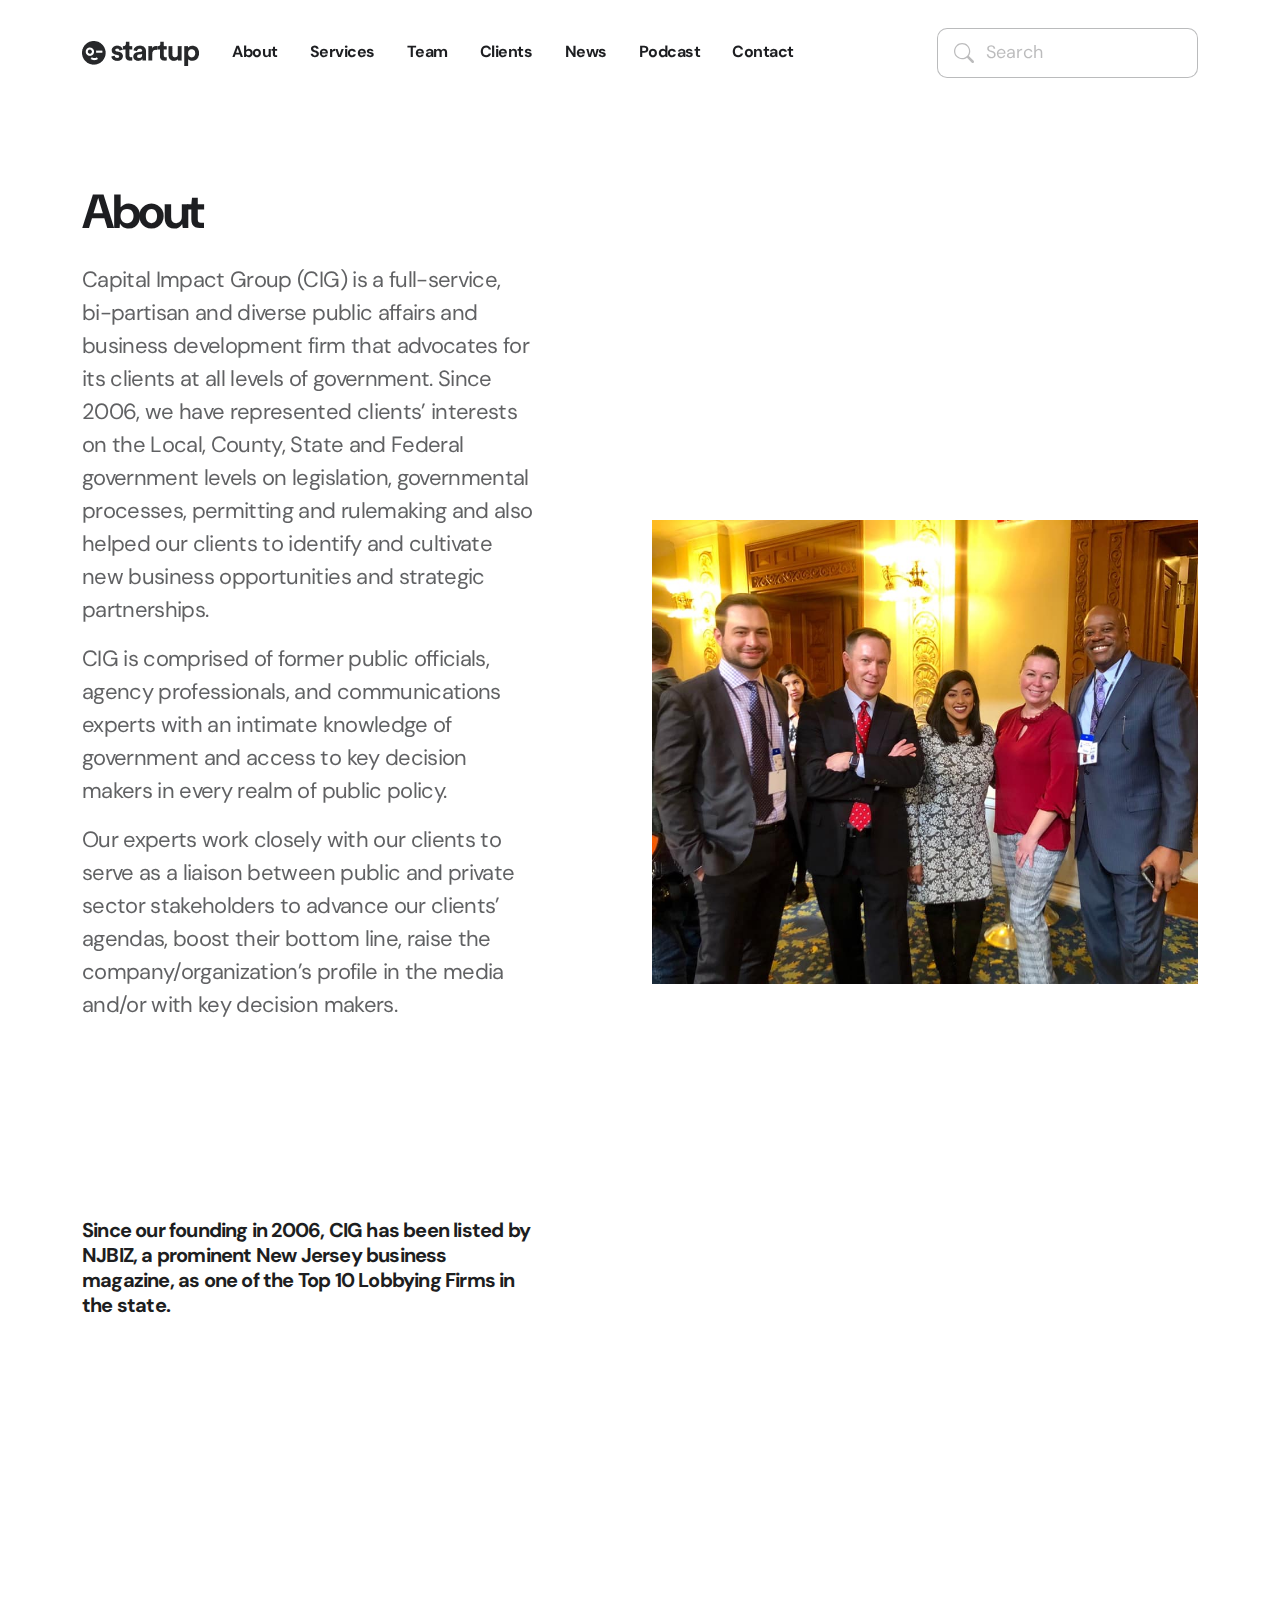
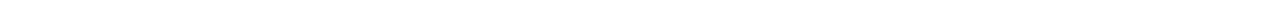
==== commit 8bd23bce: "added and fixed some pages" ====
--- a/about.html
+++ b/about.html
@@ -154,16 +154,16 @@
 						<h2 class="display-5 mb-6 text-center text-md-start" data-aos="fade-right" data-aos-delay="500">
 									About
 						</h2>
-						<p class="fs-2 text-center text-md-start mb-0 pb-lg-4" data-aos="fade-right" data-aos-delay="1000">
+						<p class="fs-2 text-left text-md-start mb-0 pb-lg-4" data-aos="fade-right" data-aos-delay="1000">
 									Capital Impact Group (CIG) is a full-service, bi-partisan and diverse public affairs and business development firm that advocates for its clients at all levels of government. Since 2006, we have represented clients’ interests on the Local, County, State and Federal government levels on legislation, governmental processes, permitting and rulemaking and also helped our clients to identify and cultivate new business opportunities and strategic partnerships.
 						</p>
-						<p class="fs-2 text-center text-md-start mb-0 pb-lg-4" data-aos="fade-right" data-aos-delay="1000">
+						<p class="fs-2 text-left text-md-start mb-0 pb-lg-4" data-aos="fade-right" data-aos-delay="1000">
 									CIG is comprised of former public officials, agency professionals, and communications experts with an intimate knowledge of government and access to key decision makers in every realm of public policy.
 						</p>
-						<p class="fs-2 text-center text-md-start mb-0 pb-lg-4" data-aos="fade-right" data-aos-delay="1000">
+						<p class="fs-2 text-left text-md-start mb-0 pb-lg-4" data-aos="fade-right" data-aos-delay="1000">
 									Our experts work closely with our clients to serve as a liaison between public and private sector stakeholders to advance our clients’ agendas, boost their bottom line, raise the company/organization’s profile in the media and/or with key decision makers.
 						</p>
-						<p class="fs-2 text-center text-md-start mb-0 pb-lg-4" data-aos="fade-right" data-aos-delay="1000">
+						<p class="fs-2 text-left text-md-start mb-0 pb-lg-4" data-aos="fade-right" data-aos-delay="1000">
 									CIG is comprised of former public officials, agency professionals, and communications experts with an intimate knowledge of government and access to key decision makers in every realm of public policy.
 						</p>
 						<h5>
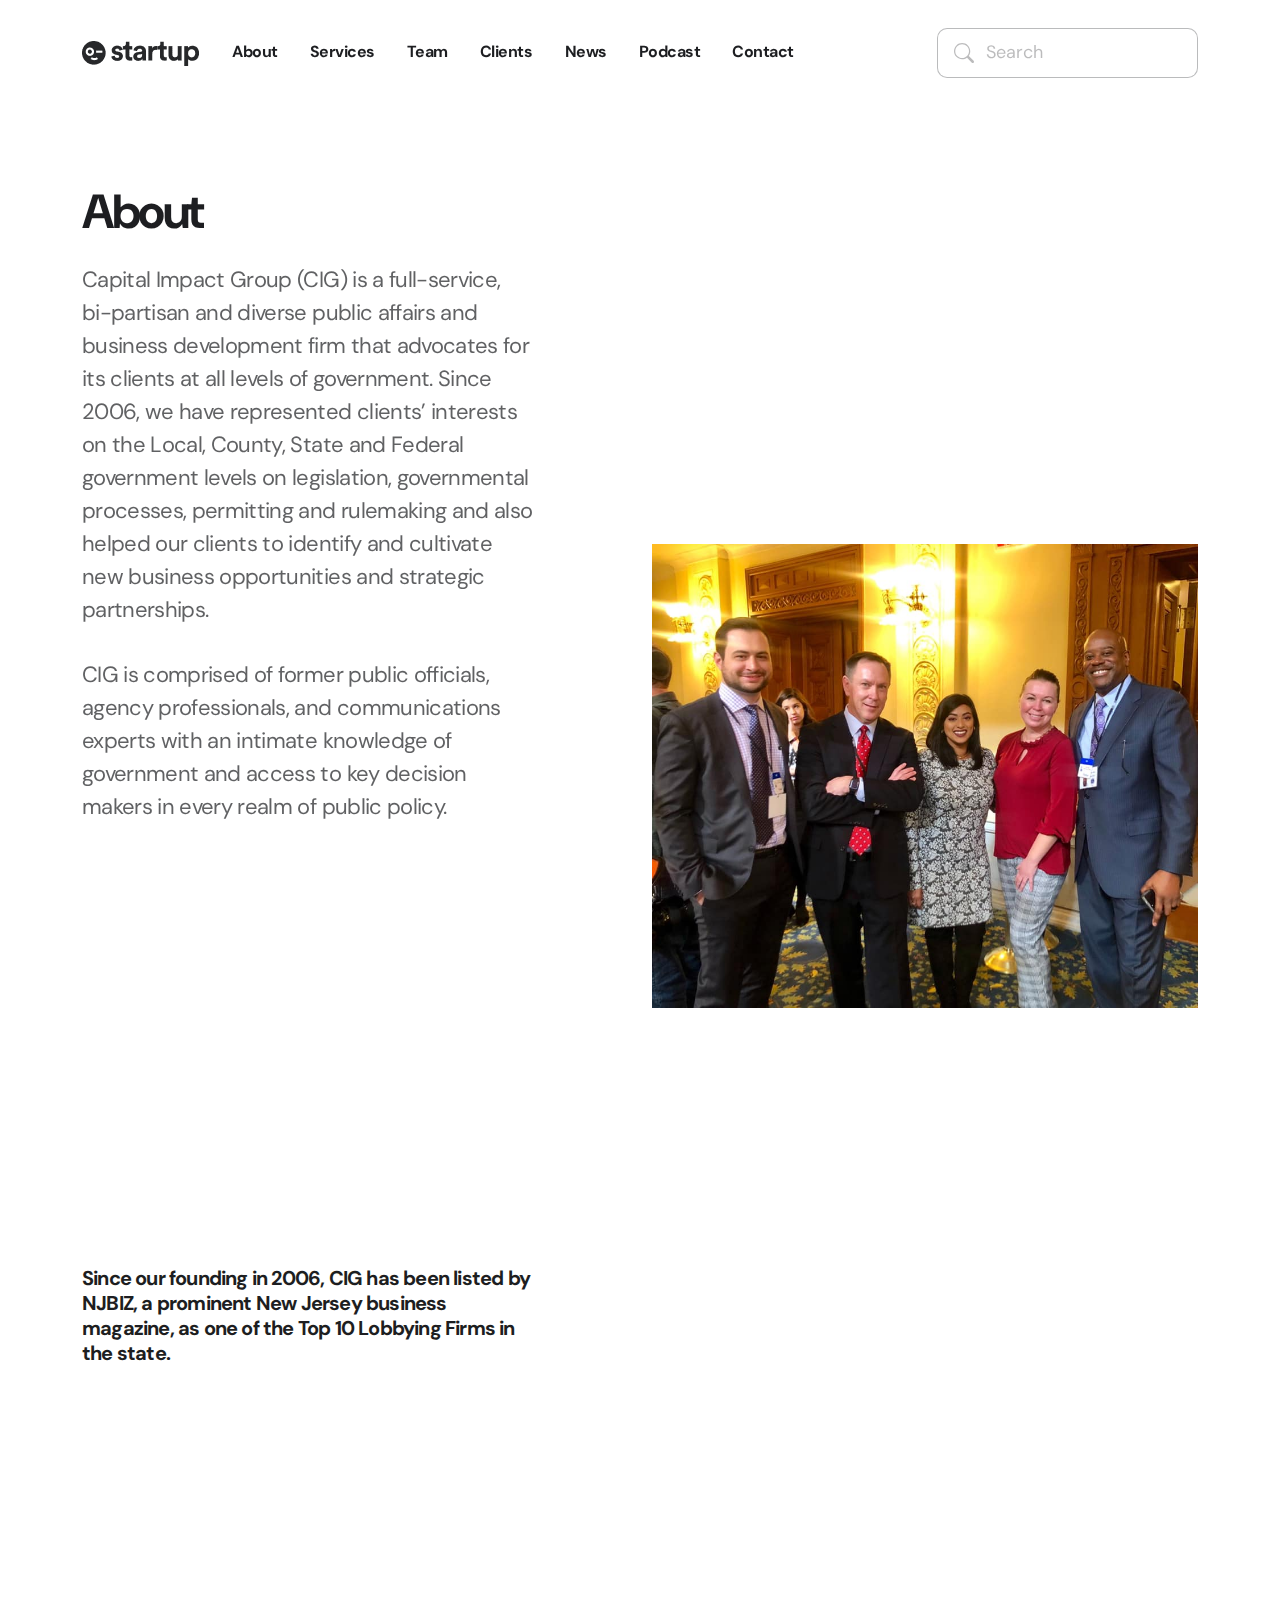
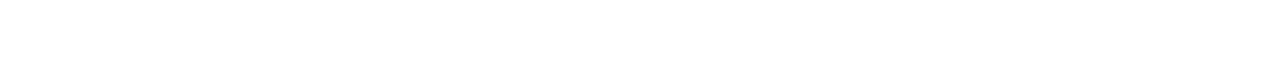
==== commit 8837ff23: "added CORRECT logo and fixed paragraphs on about page" ====
--- a/about.html
+++ b/about.html
@@ -157,15 +157,18 @@
 						<p class="fs-2 text-left text-md-start mb-0 pb-lg-4" data-aos="fade-right" data-aos-delay="1000">
 									Capital Impact Group (CIG) is a full-service, bi-partisan and diverse public affairs and business development firm that advocates for its clients at all levels of government. Since 2006, we have represented clients’ interests on the Local, County, State and Federal government levels on legislation, governmental processes, permitting and rulemaking and also helped our clients to identify and cultivate new business opportunities and strategic partnerships.
 						</p>
+						<p> </p>
 						<p class="fs-2 text-left text-md-start mb-0 pb-lg-4" data-aos="fade-right" data-aos-delay="1000">
 									CIG is comprised of former public officials, agency professionals, and communications experts with an intimate knowledge of government and access to key decision makers in every realm of public policy.
 						</p>
+						<p> </p>
 						<p class="fs-2 text-left text-md-start mb-0 pb-lg-4" data-aos="fade-right" data-aos-delay="1000">
 									Our experts work closely with our clients to serve as a liaison between public and private sector stakeholders to advance our clients’ agendas, boost their bottom line, raise the company/organization’s profile in the media and/or with key decision makers.
 						</p>
 						<p class="fs-2 text-left text-md-start mb-0 pb-lg-4" data-aos="fade-right" data-aos-delay="1000">
 									CIG is comprised of former public officials, agency professionals, and communications experts with an intimate knowledge of government and access to key decision makers in every realm of public policy.
 						</p>
+						<p> </p>
 						<h5>
 									Since our founding in 2006, CIG has been listed by NJBIZ, a prominent New Jersey business magazine, as one of the Top 10 Lobbying Firms in the state.
 						</h5>
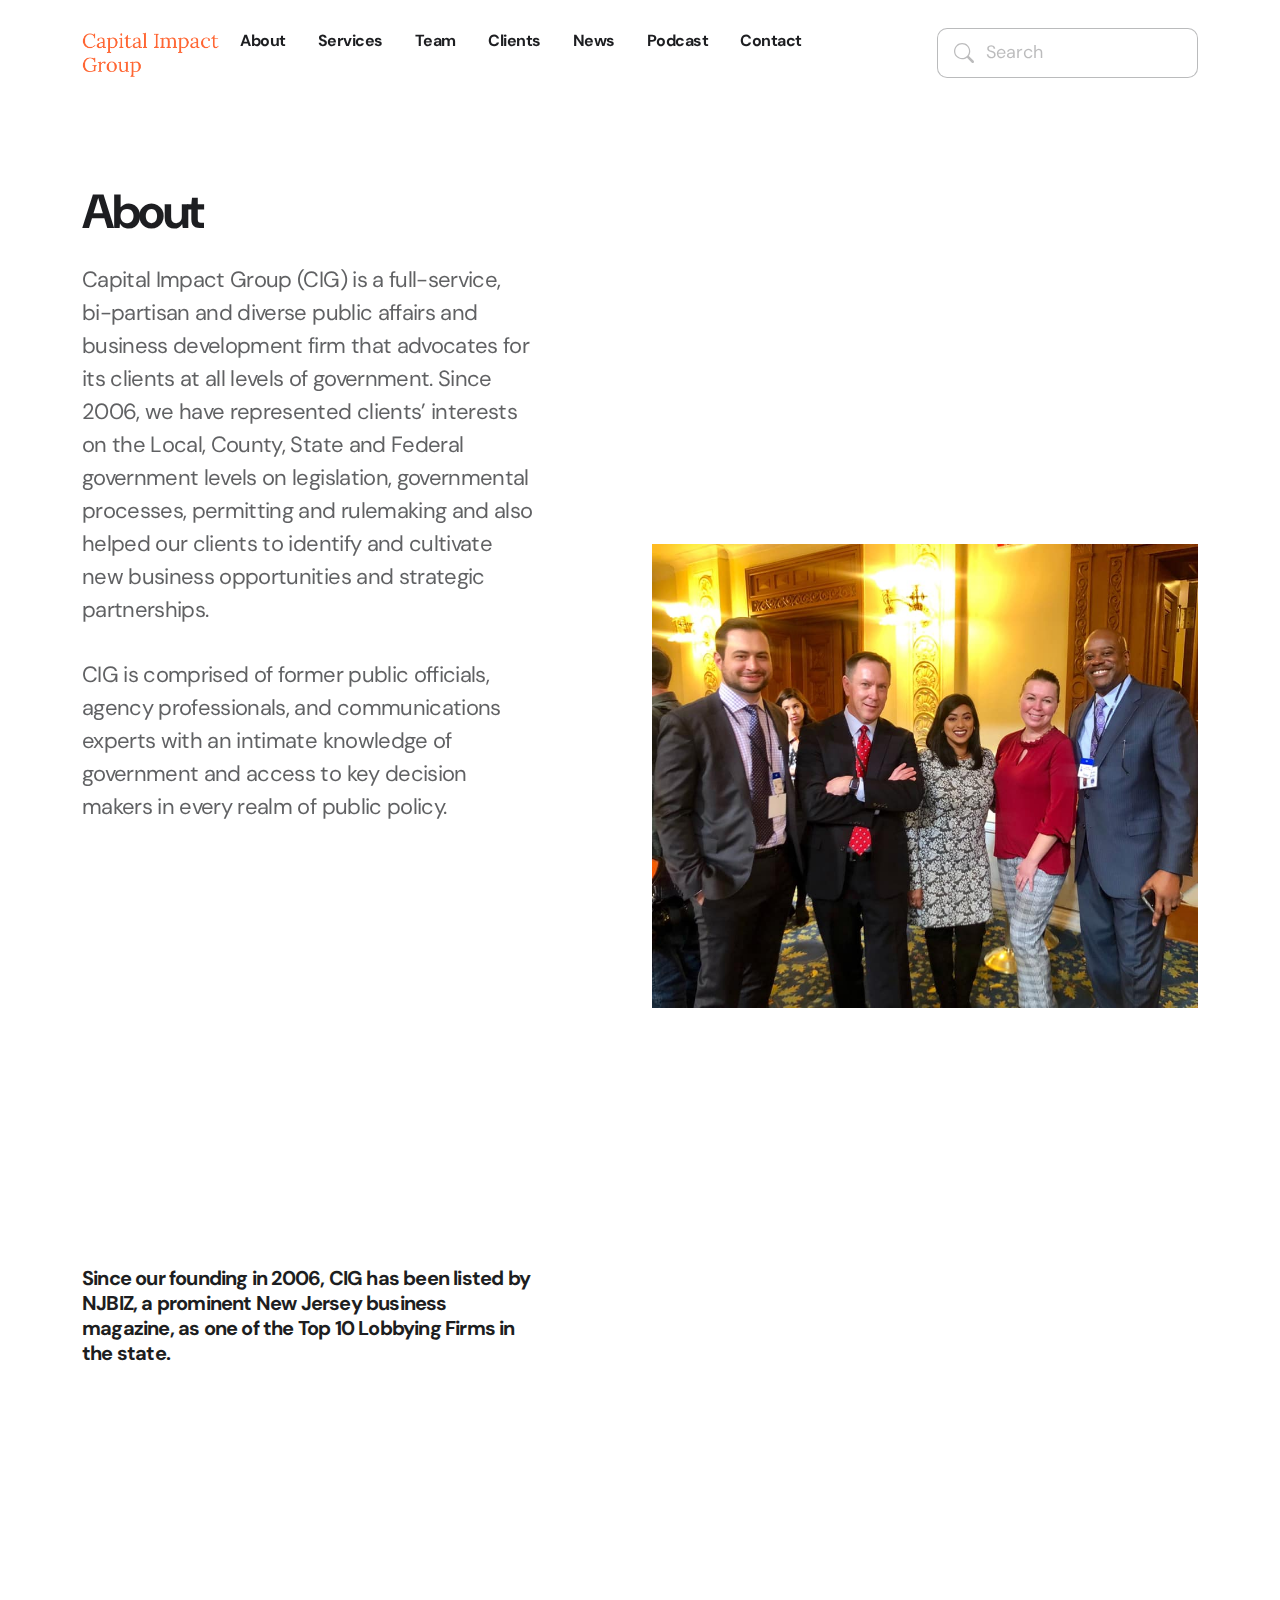
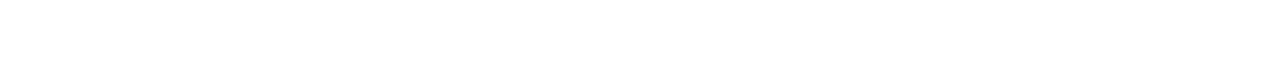
==== commit 0e6c04b6: "fixed the about page" ====
--- a/about.html
+++ b/about.html
@@ -16,136 +16,135 @@
 	</head> 
 	<body>
 <!-- Navigation 4 -->
-	<nav class="bg-bg-3 sticky-top py-4 py-lg-7">
-		<div class="d-block d-lg-none">
-			<div class="container">
-				<div class="row align-items-center">
-					<div class="col-3" data-aos="fade-right" data-aos-delay="0">
-						<a href="#" class="btn btn-width-equal-height d-lg-none rounded-circle custom-mobile-nav-btn" data-bs-toggle="offcanvas" data-bs-target="#custom-id-5hkenutn">
-							<svg width="20" height="20" viewBox="0 0 16 16" fill="none" xmlns="http://www.w3.org/2000/svg" class="fill-light-1">
-								<path d="M2.00016 5.33333H14.0002C14.177 5.33333 14.3465 5.2631 14.4716 5.13807C14.5966 5.01305 14.6668 4.84348 14.6668 4.66667C14.6668 4.48986 14.5966 4.32029 14.4716 4.19526C14.3465 4.07024 14.177 4 14.0002 4H2.00016C1.82335 4 1.65378 4.07024 1.52876 4.19526C1.40373 4.32029 1.3335 4.48986 1.3335 4.66667C1.3335 4.84348 1.40373 5.01305 1.52876 5.13807C1.65378 5.2631 1.82335 5.33333 2.00016 5.33333ZM14.0002 10.6667H2.00016C1.82335 10.6667 1.65378 10.7369 1.52876 10.8619C1.40373 10.987 1.3335 11.1565 1.3335 11.3333C1.3335 11.5101 1.40373 11.6797 1.52876 11.8047C1.65378 11.9298 1.82335 12 2.00016 12H14.0002C14.177 12 14.3465 11.9298 14.4716 11.8047C14.5966 11.6797 14.6668 11.5101 14.6668 11.3333C14.6668 11.1565 14.5966 10.987 14.4716 10.8619C14.3465 10.7369 14.177 10.6667 14.0002 10.6667ZM14.0002 7.33333H2.00016C1.82335 7.33333 1.65378 7.40357 1.52876 7.5286C1.40373 7.65362 1.3335 7.82319 1.3335 8C1.3335 8.17681 1.40373 8.34638 1.52876 8.4714C1.65378 8.59643 1.82335 8.66667 2.00016 8.66667H14.0002C14.177 8.66667 14.3465 8.59643 14.4716 8.4714C14.5966 8.34638 14.6668 8.17681 14.6668 8C14.6668 7.82319 14.5966 7.65362 14.4716 7.5286C14.3465 7.40357 14.177 7.33333 14.0002 7.33333Z">
-								</path>
-							</svg>
-						</a>
-					</div>
-					<div class="col-6 text-center" data-aos="fade-right" data-aos-delay="500">
-						<a href="#">
-							<img src="i/logo-dark.png" srcset="i/logo-dark@2x.png 2x" alt="" class="img-fluid" data-aos="fade-right" data-aos-delay="0">
-						</a>
-					</div>
-					<div class="col-3" data-aos="fade-right" data-aos-delay="1000">
-					</div>
-				</div>
-			</div>
-		</div>
-		<div class="offcanvas offcanvas-start bg-bg-3" id="custom-id-5hkenutn" aria-hidden="true">
-			<div class="offcanvas-header">
-				<a href="#">
-					<img src="i/logo-dark.png" srcset="i/logo-dark@2x.png 2x" alt="" class="img-fluid">				
-				</a>
-				<a href="#" class="btn btn-sm btn-width-equal-height btn-bg-3 " data-bs-dismiss="offcanvas">
-					<svg width="24" height="24" viewBox="0 0 16 16" fill="none" xmlns="http://www.w3.org/2000/svg" class="fill-dark-2">
-						<path d="M8.9398 8L13.1398 3.80667C13.2653 3.68113 13.3359 3.51087 13.3359 3.33333C13.3359 3.1558 13.2653 2.98554 13.1398 2.86C13.0143 2.73447 12.844 2.66394 12.6665 2.66394C12.4889 2.66394 12.3187 2.73447 12.1931 2.86L7.9998 7.06L3.80646 2.86C3.68093 2.73447 3.51066 2.66394 3.33313 2.66394C3.1556 2.66394 2.98533 2.73447 2.8598 2.86C2.73426 2.98554 2.66374 3.1558 2.66374 3.33333C2.66374 3.51087 2.73426 3.68113 2.8598 3.80667L7.0598 8L2.8598 12.1933C2.79731 12.2553 2.74771 12.329 2.71387 12.4103C2.68002 12.4915 2.6626 12.5787 2.6626 12.6667C2.6626 12.7547 2.68002 12.8418 2.71387 12.9231C2.74771 13.0043 2.79731 13.078 2.8598 13.14C2.92177 13.2025 2.99551 13.2521 3.07675 13.2859C3.15798 13.3198 3.24512 13.3372 3.33313 13.3372C3.42114 13.3372 3.50827 13.3198 3.58951 13.2859C3.67075 13.2521 3.74449 13.2025 3.80646 13.14L7.9998 8.94L12.1931 13.14C12.2551 13.2025 12.3288 13.2521 12.4101 13.2859C12.4913 13.3198 12.5785 13.3372 12.6665 13.3372C12.7545 13.3372 12.8416 13.3198 12.9228 13.2859C13.0041 13.2521 13.0778 13.2025 13.1398 13.14C13.2023 13.078 13.2519 13.0043 13.2857 12.9231C13.3196 12.8418 13.337 12.7547 13.337 12.6667C13.337 12.5787 13.3196 12.4915 13.2857 12.4103C13.2519 12.329 13.2023 12.2553 13.1398 12.1933L8.9398 8Z">
-						</path>
-					</svg>
-				</a>
-			</div>
-			<div class="offcanvas-body">
-				<div>
-					<a href="#" class="fw-bold text-dark-1 py-2 d-inline-block">
+<nav class="bg-bg-3 sticky-top py-4 py-lg-7">
+	<div class="d-block d-lg-none">
+		<div class="container">
+			<div class="row align-items-center">
+				<div class="col-3" data-aos="fade-right" data-aos-delay="0">
+					<a href="#" class="btn btn-width-equal-height d-lg-none rounded-circle custom-mobile-nav-btn" data-bs-toggle="offcanvas" data-bs-target="#custom-id-5hkenutn">
+						<svg width="20" height="20" viewBox="0 0 16 16" fill="none" xmlns="http://www.w3.org/2000/svg" class="fill-light-1">
+							<path d="M2.00016 5.33333H14.0002C14.177 5.33333 14.3465 5.2631 14.4716 5.13807C14.5966 5.01305 14.6668 4.84348 14.6668 4.66667C14.6668 4.48986 14.5966 4.32029 14.4716 4.19526C14.3465 4.07024 14.177 4 14.0002 4H2.00016C1.82335 4 1.65378 4.07024 1.52876 4.19526C1.40373 4.32029 1.3335 4.48986 1.3335 4.66667C1.3335 4.84348 1.40373 5.01305 1.52876 5.13807C1.65378 5.2631 1.82335 5.33333 2.00016 5.33333ZM14.0002 10.6667H2.00016C1.82335 10.6667 1.65378 10.7369 1.52876 10.8619C1.40373 10.987 1.3335 11.1565 1.3335 11.3333C1.3335 11.5101 1.40373 11.6797 1.52876 11.8047C1.65378 11.9298 1.82335 12 2.00016 12H14.0002C14.177 12 14.3465 11.9298 14.4716 11.8047C14.5966 11.6797 14.6668 11.5101 14.6668 11.3333C14.6668 11.1565 14.5966 10.987 14.4716 10.8619C14.3465 10.7369 14.177 10.6667 14.0002 10.6667ZM14.0002 7.33333H2.00016C1.82335 7.33333 1.65378 7.40357 1.52876 7.5286C1.40373 7.65362 1.3335 7.82319 1.3335 8C1.3335 8.17681 1.40373 8.34638 1.52876 8.4714C1.65378 8.59643 1.82335 8.66667 2.00016 8.66667H14.0002C14.177 8.66667 14.3465 8.59643 14.4716 8.4714C14.5966 8.34638 14.6668 8.17681 14.6668 8C14.6668 7.82319 14.5966 7.65362 14.4716 7.5286C14.3465 7.40357 14.177 7.33333 14.0002 7.33333Z">
+							</path>
+						</svg>
+					</a>
+				</div>
+				<div class="col-6 text-center" data-aos="fade-right" data-aos-delay="500">
+					<a href="#">
+						<img src="i/Cag.png" srcset="i/Cag.png" alt="" class="img-fluid" data-aos="fade-right" data-aos-delay="0">
+					</a>
+				</div>
+				<div class="col-3" data-aos="fade-right" data-aos-delay="1000">
+				</div>
+			</div>
+		</div>
+	</div>
+	<div class="offcanvas offcanvas-start bg-bg-3" id="custom-id-5hkenutn" aria-hidden="true">
+		<div class="offcanvas-header">
+			<a href="index.html">
+				<img src="i/Cag.png" srcset="i/Cag.png" alt="" class="img-fluid">				
+			</a>
+			<a href="index.html" class="btn btn-sm btn-width-equal-height btn-bg-3 " data-bs-dismiss="offcanvas">
+				<svg width="24" height="24" viewBox="0 0 16 16" fill="none" xmlns="http://www.w3.org/2000/svg" class="fill-dark-2">
+					<path d="M8.9398 8L13.1398 3.80667C13.2653 3.68113 13.3359 3.51087 13.3359 3.33333C13.3359 3.1558 13.2653 2.98554 13.1398 2.86C13.0143 2.73447 12.844 2.66394 12.6665 2.66394C12.4889 2.66394 12.3187 2.73447 12.1931 2.86L7.9998 7.06L3.80646 2.86C3.68093 2.73447 3.51066 2.66394 3.33313 2.66394C3.1556 2.66394 2.98533 2.73447 2.8598 2.86C2.73426 2.98554 2.66374 3.1558 2.66374 3.33333C2.66374 3.51087 2.73426 3.68113 2.8598 3.80667L7.0598 8L2.8598 12.1933C2.79731 12.2553 2.74771 12.329 2.71387 12.4103C2.68002 12.4915 2.6626 12.5787 2.6626 12.6667C2.6626 12.7547 2.68002 12.8418 2.71387 12.9231C2.74771 13.0043 2.79731 13.078 2.8598 13.14C2.92177 13.2025 2.99551 13.2521 3.07675 13.2859C3.15798 13.3198 3.24512 13.3372 3.33313 13.3372C3.42114 13.3372 3.50827 13.3198 3.58951 13.2859C3.67075 13.2521 3.74449 13.2025 3.80646 13.14L7.9998 8.94L12.1931 13.14C12.2551 13.2025 12.3288 13.2521 12.4101 13.2859C12.4913 13.3198 12.5785 13.3372 12.6665 13.3372C12.7545 13.3372 12.8416 13.3198 12.9228 13.2859C13.0041 13.2521 13.0778 13.2025 13.1398 13.14C13.2023 13.078 13.2519 13.0043 13.2857 12.9231C13.3196 12.8418 13.337 12.7547 13.337 12.6667C13.337 12.5787 13.3196 12.4915 13.2857 12.4103C13.2519 12.329 13.2023 12.2553 13.1398 12.1933L8.9398 8Z">
+					</path>
+				</svg>
+			</a>
+		</div>
+		<div class="offcanvas-body">
+			<div>
+				<a href="about.html" class="fw-bold text-dark-1 py-2 d-inline-block">
+							About
+				</a>
+			</div>
+			<div>
+				<a href="services.html" class="fw-bold text-dark-1 py-2 d-inline-block">
+							Services
+				</a>
+			</div>
+			<div>
+				<a href="team.html" class="fw-bold text-dark-1 py-2 d-inline-block">
+							Team
+				</a>
+			</div>
+			<div>
+				<a href="clients.html" class="fw-bold text-dark-1 py-2 d-inline-block">
+							Clients
+				</a>
+			</div>
+			<div>
+				<a href="news.html" class="fw-bold text-dark-1 py-2 d-inline-block">
+							News
+				</a>
+			</div>
+			<div>
+				<a href="podcast.html" class="fw-bold text-dark-1 py-2 d-inline-block">
+							Podcast
+				</a>
+			</div>
+			<div>
+				<a href="contact.html" class="fw-bold text-dark-1 py-2 d-inline-block">
+							Contact
+				</a>
+			</div>
+			<form action="" method="GET" class="mt-4">
+				<div class="input-group">
+					<button class="input-group-text border-end-0 border-dark-3 ps-4 pe-2">
+						<svg width="20" height="20" viewBox="0 0 20 20" fill="none" xmlns="http://www.w3.org/2000/svg" class="fill-dark-3">
+							<path fill-rule="evenodd" clip-rule="evenodd" d="M10.7559 14.4767C9.92184 14.8222 9.02784 15 8.125 15C6.30164 15 4.55295 14.2757 3.26364 12.9864C1.97433 11.697 1.25 9.94836 1.25 8.125C1.25 6.30164 1.97433 4.55295 3.26364 3.26364C4.55295 1.97433 6.30164 1.25 8.125 1.25C9.02784 1.25 9.92184 1.42783 10.7559 1.77333C11.5901 2.11883 12.348 2.62524 12.9864 3.26364C13.6248 3.90204 14.1312 4.65994 14.4767 5.49405C14.8222 6.32817 15 7.22216 15 8.125C15 9.02784 14.8222 9.92184 14.4767 10.7559C14.1312 11.5901 13.6248 12.348 12.9864 12.9864C12.348 13.6248 11.5901 14.1312 10.7559 14.4767ZM14.6777 12.929C15.6929 11.5442 16.25 9.86333 16.25 8.125C16.25 5.97012 15.394 3.90349 13.8702 2.37976C12.3465 0.856024 10.2799 0 8.125 0C5.97012 0 3.90349 0.856024 2.37976 2.37976C0.856024 3.90349 0 5.97012 0 8.125C0 10.2799 0.856024 12.3465 2.37976 13.8702C3.90349 15.394 5.97012 16.25 8.125 16.25C9.86369 16.25 11.5449 15.6927 12.9299 14.677C12.9674 14.7281 13.0088 14.7763 13.0538 14.8212L17.8663 19.6337C18.1008 19.8681 18.4189 19.9997 18.7505 19.9996C19.0821 19.9995 19.4 19.8677 19.6344 19.6331C19.8688 19.3986 20.0004 19.0805 20.0003 18.7489C20.0002 18.4173 19.8683 18.0994 19.6338 17.865L14.8213 13.0525C14.7765 13.0077 14.7285 12.9664 14.6777 12.929Z">
+							</path>
+						</svg>
+					</button>
+					<input type="search" name="query" placeholder="Search" class="form-control border-start-0 border-dark-3 ps-1">
+				</div>
+			</form>
+		</div>
+	</div>
+	<div class="d-none d-lg-block">
+		<div class="container">
+			<div class="row justify-content-between align-items-center">
+				<div class="col-8 d-flex">
+					<a href="#">
+						<img src="i/Cag.png" srcset="i/Cag.png" alt="" class="img-fluid me-4" data-aos="fade-right" data-aos-delay="0">						
+					</a>
+					<a href="about.html" class="fw-bold mx-4 text-dark-1" data-aos="fade-right" data-aos-delay="250">
 								About
 					</a>
-				</div>
-				<div>
-					<img src="https://designmodo.com/startup/app/smiles.php?icon=smile&amp;search=P2lkPTQ4MjkmaW5FZGl0b3I9MQ==&amp;path=L3N0YXJ0dXAvYXBwL3ByZXZpZXcucGhw&amp;e=MTczMjgy" id="js-get-smile" class="visually-hidden" style="opacity: 0.01;">
-					<a href="#" class="fw-bold text-dark-1 py-2 d-inline-block">
+					<a href="services.html" class="fw-bold mx-4 text-dark-1" data-aos="fade-right" data-aos-delay="250">
 								Services
 					</a>
-				</div>
-				<div>
-					<a href="#" class="fw-bold text-dark-1 py-2 d-inline-block">
+					<a href="team.html" class="fw-bold mx-4 text-dark-1" data-aos="fade-right" data-aos-delay="250">
 								Team
 					</a>
-				</div>
-				<div>
-					<a href="#" class="fw-bold text-dark-1 py-2 d-inline-block">
+					<a href="clients.html" class="fw-bold mx-4 text-dark-1" data-aos="fade-right" data-aos-delay="250">
 								Clients
 					</a>
-				</div>
-				<div>
-					<a href="#" class="fw-bold text-dark-1 py-2 d-inline-block">
+					<a href="news.html" class="fw-bold mx-4 text-dark-1" data-aos="fade-right" data-aos-delay="500">
 								News
 					</a>
-				</div>
-				<div>
-					<a href="#" class="fw-bold text-dark-1 py-2 d-inline-block">
+					<a href="podcast.html" class="fw-bold mx-4 text-dark-1" data-aos="fade-right" data-aos-delay="750">
 								Podcast
 					</a>
-				</div>
-				<div>
-					<a href="#" class="fw-bold text-dark-1 py-2 d-inline-block">
+					<a href="contact.html" class="fw-bold mx-4 text-dark-1" data-aos="fade-right" data-aos-delay="1000">
 								Contact
 					</a>
 				</div>
-				<form action="" method="GET" class="mt-4">
-					<div class="input-group">
-						<button class="input-group-text border-end-0 border-dark-3 ps-4 pe-2">
-							<svg width="20" height="20" viewBox="0 0 20 20" fill="none" xmlns="http://www.w3.org/2000/svg" class="fill-dark-3">
-								<path fill-rule="evenodd" clip-rule="evenodd" d="M10.7559 14.4767C9.92184 14.8222 9.02784 15 8.125 15C6.30164 15 4.55295 14.2757 3.26364 12.9864C1.97433 11.697 1.25 9.94836 1.25 8.125C1.25 6.30164 1.97433 4.55295 3.26364 3.26364C4.55295 1.97433 6.30164 1.25 8.125 1.25C9.02784 1.25 9.92184 1.42783 10.7559 1.77333C11.5901 2.11883 12.348 2.62524 12.9864 3.26364C13.6248 3.90204 14.1312 4.65994 14.4767 5.49405C14.8222 6.32817 15 7.22216 15 8.125C15 9.02784 14.8222 9.92184 14.4767 10.7559C14.1312 11.5901 13.6248 12.348 12.9864 12.9864C12.348 13.6248 11.5901 14.1312 10.7559 14.4767ZM14.6777 12.929C15.6929 11.5442 16.25 9.86333 16.25 8.125C16.25 5.97012 15.394 3.90349 13.8702 2.37976C12.3465 0.856024 10.2799 0 8.125 0C5.97012 0 3.90349 0.856024 2.37976 2.37976C0.856024 3.90349 0 5.97012 0 8.125C0 10.2799 0.856024 12.3465 2.37976 13.8702C3.90349 15.394 5.97012 16.25 8.125 16.25C9.86369 16.25 11.5449 15.6927 12.9299 14.677C12.9674 14.7281 13.0088 14.7763 13.0538 14.8212L17.8663 19.6337C18.1008 19.8681 18.4189 19.9997 18.7505 19.9996C19.0821 19.9995 19.4 19.8677 19.6344 19.6331C19.8688 19.3986 20.0004 19.0805 20.0003 18.7489C20.0002 18.4173 19.8683 18.0994 19.6338 17.865L14.8213 13.0525C14.7765 13.0077 14.7285 12.9664 14.6777 12.929Z">
-								</path>
-							</svg>
-						</button>
-						<input type="search" name="query" placeholder="Search" class="form-control border-start-0 border-dark-3 ps-1">
-					</div>
-				</form>
-			</div>
-		</div>
-		<div class="d-none d-lg-block">
-			<div class="container">
-				<div class="row justify-content-between align-items-center">
-					<div class="col-8 d-flex">
-						<a href="#">
-							<img src="i/logo-dark.png" srcset="i/logo-dark@2x.png 2x" alt="" class="img-fluid me-4" data-aos="fade-right" data-aos-delay="0">						
-						</a>
-						<a href="#" class="fw-bold mx-4 text-dark-1" data-aos="fade-right" data-aos-delay="250">
-									About
-						</a>
-						<a href="#" class="fw-bold mx-4 text-dark-1" data-aos="fade-right" data-aos-delay="250">
-									Services
-						</a>
-						<a href="#" class="fw-bold mx-4 text-dark-1" data-aos="fade-right" data-aos-delay="250">
-									Team
-						</a>
-						<a href="#" class="fw-bold mx-4 text-dark-1" data-aos="fade-right" data-aos-delay="250">
-									Clients
-						</a>
-						<a href="#" class="fw-bold mx-4 text-dark-1" data-aos="fade-right" data-aos-delay="500">
-									News
-						</a>
-						<a href="#" class="fw-bold mx-4 text-dark-1" data-aos="fade-right" data-aos-delay="750">
-									Podcast
-						</a>
-						<a href="#" class="fw-bold mx-4 text-dark-1" data-aos="fade-right" data-aos-delay="1000">
-									Contact
-						</a>
-					</div>
-					<div class="col-3">
-						<form action="" method="GET" class="text-end">
-							<div class="input-group" data-aos="fade-right" data-aos-delay="1250">
-								<button class="input-group-text border-end-0 border-dark-3 ps-4 pe-2">
-									<svg width="20" height="20" viewBox="0 0 20 20" fill="none" xmlns="http://www.w3.org/2000/svg" class="fill-dark-3">
-										<path fill-rule="evenodd" clip-rule="evenodd" d="M10.7559 14.4767C9.92184 14.8222 9.02784 15 8.125 15C6.30164 15 4.55295 14.2757 3.26364 12.9864C1.97433 11.697 1.25 9.94836 1.25 8.125C1.25 6.30164 1.97433 4.55295 3.26364 3.26364C4.55295 1.97433 6.30164 1.25 8.125 1.25C9.02784 1.25 9.92184 1.42783 10.7559 1.77333C11.5901 2.11883 12.348 2.62524 12.9864 3.26364C13.6248 3.90204 14.1312 4.65994 14.4767 5.49405C14.8222 6.32817 15 7.22216 15 8.125C15 9.02784 14.8222 9.92184 14.4767 10.7559C14.1312 11.5901 13.6248 12.348 12.9864 12.9864C12.348 13.6248 11.5901 14.1312 10.7559 14.4767ZM14.6777 12.929C15.6929 11.5442 16.25 9.86333 16.25 8.125C16.25 5.97012 15.394 3.90349 13.8702 2.37976C12.3465 0.856024 10.2799 0 8.125 0C5.97012 0 3.90349 0.856024 2.37976 2.37976C0.856024 3.90349 0 5.97012 0 8.125C0 10.2799 0.856024 12.3465 2.37976 13.8702C3.90349 15.394 5.97012 16.25 8.125 16.25C9.86369 16.25 11.5449 15.6927 12.9299 14.677C12.9674 14.7281 13.0088 14.7763 13.0538 14.8212L17.8663 19.6337C18.1008 19.8681 18.4189 19.9997 18.7505 19.9996C19.0821 19.9995 19.4 19.8677 19.6344 19.6331C19.8688 19.3986 20.0004 19.0805 20.0003 18.7489C20.0002 18.4173 19.8683 18.0994 19.6338 17.865L14.8213 13.0525C14.7765 13.0077 14.7285 12.9664 14.6777 12.929Z">
-										</path>
-									</svg>
-								</button>
-								<input type="search" name="query" placeholder="Search" class="form-control border-start-0 border-dark-3 ps-1">
-							</div>
-						</form>
-					</div>
-				</div>
-			</div>
-		</div>
-	</nav>
+				<div class="col-3">
+					<form action="" method="GET" class="text-end">
+						<div class="input-group" data-aos="fade-right" data-aos-delay="1250">
+							<button class="input-group-text border-end-0 border-dark-3 ps-4 pe-2">
+								<svg width="20" height="20" viewBox="0 0 20 20" fill="none" xmlns="http://www.w3.org/2000/svg" class="fill-dark-3">
+									<path fill-rule="evenodd" clip-rule="evenodd" d="M10.7559 14.4767C9.92184 14.8222 9.02784 15 8.125 15C6.30164 15 4.55295 14.2757 3.26364 12.9864C1.97433 11.697 1.25 9.94836 1.25 8.125C1.25 6.30164 1.97433 4.55295 3.26364 3.26364C4.55295 1.97433 6.30164 1.25 8.125 1.25C9.02784 1.25 9.92184 1.42783 10.7559 1.77333C11.5901 2.11883 12.348 2.62524 12.9864 3.26364C13.6248 3.90204 14.1312 4.65994 14.4767 5.49405C14.8222 6.32817 15 7.22216 15 8.125C15 9.02784 14.8222 9.92184 14.4767 10.7559C14.1312 11.5901 13.6248 12.348 12.9864 12.9864C12.348 13.6248 11.5901 14.1312 10.7559 14.4767ZM14.6777 12.929C15.6929 11.5442 16.25 9.86333 16.25 8.125C16.25 5.97012 15.394 3.90349 13.8702 2.37976C12.3465 0.856024 10.2799 0 8.125 0C5.97012 0 3.90349 0.856024 2.37976 2.37976C0.856024 3.90349 0 5.97012 0 8.125C0 10.2799 0.856024 12.3465 2.37976 13.8702C3.90349 15.394 5.97012 16.25 8.125 16.25C9.86369 16.25 11.5449 15.6927 12.9299 14.677C12.9674 14.7281 13.0088 14.7763 13.0538 14.8212L17.8663 19.6337C18.1008 19.8681 18.4189 19.9997 18.7505 19.9996C19.0821 19.9995 19.4 19.8677 19.6344 19.6331C19.8688 19.3986 20.0004 19.0805 20.0003 18.7489C20.0002 18.4173 19.8683 18.0994 19.6338 17.865L14.8213 13.0525C14.7765 13.0077 14.7285 12.9664 14.6777 12.929Z">
+									</path>
+								</svg>
+							</button>
+							<input type="search" name="query" placeholder="Search" class="form-control border-start-0 border-dark-3 ps-1">
+						</div>
+					</form>
+				</div>
+			</div>
+		</div>
+	</div>
+</nav>
 	<!-- Feature 8 -->
 		<section class="py-10 py-lg-20 bg-bg-3">
 			<div class="container">
--- a/css/styles.min.css
+++ b/css/styles.min.css
@@ -1,3 +1,3 @@
-﻿:root{--bs-blue:#f85aca;--bs-indigo:#6610f2;--bs-purple:#b822ff;--bs-pink:#d63384;--bs-red:#dc3545;--bs-orange:#fd7e14;--bs-yellow:#ffa722;--bs-green:#8bd74e;--bs-teal:#20c997;--bs-cyan:#0dcaf0;--bs-white:#fff;--bs-gray:rgba(255, 255, 255, 0.7);--bs-gray-dark:rgba(29, 30, 33, 0.7);--bs-gray-100:#f8f9fa;--bs-gray-200:#e9ecef;--bs-gray-300:#dee2e6;--bs-gray-400:#ced4da;--bs-gray-500:#adb5bd;--bs-gray-600:#6c757d;--bs-gray-700:#495057;--bs-gray-800:#343a40;--bs-gray-900:#212529;--bs-action-1:#f85aca;--bs-action-2:#6610f2;--bs-action-3:#b822ff;--bs-action-4:#d63384;--bs-action-5:#dc3545;--bs-action-6:#fd7e14;--bs-action-7:#ffa722;--bs-action-8:#8bd74e;--bs-dark-1:#1d1e21;--bs-dark-2:rgba(29, 30, 33, 0.7);--bs-dark-3:rgba(29, 30, 33, 0.3);--bs-light-1:#fff;--bs-light-2:rgba(255, 255, 255, 0.7);--bs-light-3:rgba(255, 255, 255, 0.45);--bs-bg-1:#000;--bs-bg-2:#f5f5f5;--bs-bg-3:#fff;--bs-action-1-rgb:248,90,202;--bs-action-2-rgb:102,16,242;--bs-action-3-rgb:184,34,255;--bs-action-4-rgb:214,51,132;--bs-action-5-rgb:220,53,69;--bs-action-6-rgb:253,126,20;--bs-action-7-rgb:255,167,34;--bs-action-8-rgb:139,215,78;--bs-dark-1-rgb:29,30,33;--bs-dark-2-rgb:29,30,33;--bs-dark-3-rgb:29,30,33;--bs-light-1-rgb:255,255,255;--bs-light-2-rgb:255,255,255;--bs-light-3-rgb:255,255,255;--bs-bg-1-rgb:0,0,0;--bs-bg-2-rgb:245,245,245;--bs-bg-3-rgb:255,255,255;--bs-white-rgb:255,255,255;--bs-black-rgb:29,30,33;--bs-body-color-rgb:29,30,33;--bs-body-bg-rgb:255,255,255;--bs-font-sans-serif:"DM Sans",system-ui,-apple-system,"Segoe UI",Roboto,"Helvetica Neue",Arial,"Noto Sans","Liberation Sans",sans-serif,"Apple Color Emoji","Segoe UI Emoji","Segoe UI Symbol","Noto Color Emoji";--bs-font-monospace:SFMono-Regular,Menlo,Monaco,Consolas,"Liberation Mono","Courier New",monospace;--bs-gradient:linear-gradient(180deg, rgba(255, 255, 255, 0.15), rgba(255, 255, 255, 0));--bs-body-font-family:var(--bs-font-sans-serif);--bs-body-font-size:1rem;--bs-body-font-weight:400;--bs-body-line-height:1.5;--bs-body-color:rgba(29, 30, 33, 0.7);--bs-body-bg:#fff}*,*::before,*::after{box-sizing:border-box}@media(prefers-reduced-motion: no-preference){:root{scroll-behavior:smooth}}body{margin:0;font-family:var(--bs-body-font-family);font-size:var(--bs-body-font-size);font-weight:var(--bs-body-font-weight);line-height:var(--bs-body-line-height);color:var(--bs-body-color);text-align:var(--bs-body-text-align);background-color:var(--bs-body-bg);-webkit-text-size-adjust:100%;-webkit-tap-highlight-color:rgba(29, 30, 33, 0)}hr{margin:1rem 0;color:inherit;background-color:currentColor;border:0;opacity:.25}hr:not([size]){height:1px}h6,.h6,h5,.h5,h4,.h4,h3,.h3,h2,.h2,h1,.h1{margin-top:0;margin-bottom:0;font-family:DM Sans;font-weight:700;line-height:1.25;color:#1d1e21}h1,.h1{font-size:calc(1.35rem + 1.2vw)}@media(min-width: 1200px){h1,.h1{font-size:2.25rem}}h2,.h2{font-size:calc(1.325rem + 0.9vw)}@media(min-width: 1200px){h2,.h2{font-size:2rem}}h3,.h3{font-size:calc(1.3rem + 0.6vw)}@media(min-width: 1200px){h3,.h3{font-size:1.75rem}}h4,.h4{font-size:calc(1.275rem + 0.3vw)}@media(min-width: 1200px){h4,.h4{font-size:1.5rem}}h5,.h5{font-size:1.25rem}h6,.h6{font-size:1rem}p{margin-top:0;margin-bottom:1rem}abbr[title],abbr[data-bs-original-title]{text-decoration:underline dotted;cursor:help;text-decoration-skip-ink:none}address{margin-bottom:1rem;font-style:normal;line-height:inherit}ol,ul{padding-left:2rem}ol,ul,dl{margin-top:0;margin-bottom:1rem}ol ol,ul ul,ol ul,ul ol{margin-bottom:0}dt{font-weight:700}dd{margin-bottom:.5rem;margin-left:0}blockquote{margin:0 0 1rem}b,strong{font-weight:bolder}small,.small{font-size:.875em}mark,.mark{padding:.2em;background-color:#fcf8e3}sub,sup{position:relative;font-size:.75em;line-height:0;vertical-align:baseline}sub{bottom:-0.25em}sup{top:-0.5em}a{color:#f85aca;text-decoration:none}a:hover{color:#c648a2;text-decoration:none}a:not([href]):not([class]),a:not([href]):not([class]):hover{color:inherit;text-decoration:none}pre,code,kbd,samp{font-family:var(--bs-font-monospace);font-size:1em;direction:ltr;unicode-bidi:bidi-override}pre{display:block;margin-top:0;margin-bottom:1rem;overflow:auto;font-size:.875em}pre code{font-size:inherit;color:inherit;word-break:normal}code{font-size:.875em;color:#d63384;word-wrap:break-word}a>code{color:inherit}kbd{padding:.2rem .4rem;font-size:.875em;color:#fff;background-color:#212529;border-radius:.3125rem}kbd kbd{padding:0;font-size:1em;font-weight:700}figure{margin:0 0 1rem}img,svg{vertical-align:middle}table{caption-side:bottom;border-collapse:collapse}caption{padding-top:.5rem;padding-bottom:.5rem;color:#6c757d;text-align:left}th{text-align:inherit;text-align:-webkit-match-parent}thead,tbody,tfoot,tr,td,th{border-color:inherit;border-style:solid;border-width:0}label{display:inline-block}button{border-radius:0}button:focus:not(:focus-visible){outline:0}input,button,select,optgroup,textarea{margin:0;font-family:inherit;font-size:inherit;line-height:inherit}button,select{text-transform:none}[role=button]{cursor:pointer}select{word-wrap:normal}select:disabled{opacity:1}[list]::-webkit-calendar-picker-indicator{display:none}button,[type=button],[type=reset],[type=submit]{-webkit-appearance:button}button:not(:disabled),[type=button]:not(:disabled),[type=reset]:not(:disabled),[type=submit]:not(:disabled){cursor:pointer}::-moz-focus-inner{padding:0;border-style:none}textarea{resize:vertical}fieldset{min-width:0;padding:0;margin:0;border:0}legend{float:left;width:100%;padding:0;margin-bottom:.5rem;font-size:calc(1.275rem + 0.3vw);line-height:inherit}@media(min-width: 1200px){legend{font-size:1.5rem}}legend+*{clear:left}::-webkit-datetime-edit-fields-wrapper,::-webkit-datetime-edit-text,::-webkit-datetime-edit-minute,::-webkit-datetime-edit-hour-field,::-webkit-datetime-edit-day-field,::-webkit-datetime-edit-month-field,::-webkit-datetime-edit-year-field{padding:0}::-webkit-inner-spin-button{height:auto}[type=search]{outline-offset:-2px;-webkit-appearance:textfield}::-webkit-search-decoration{-webkit-appearance:none}::-webkit-color-swatch-wrapper{padding:0}::file-selector-button{font:inherit}::-webkit-file-upload-button{font:inherit;-webkit-appearance:button}output{display:inline-block}iframe{border:0}summary{display:list-item;cursor:pointer}progress{vertical-align:baseline}[hidden]{display:none !important}.lead{font-size:1.25rem;font-weight:300}.display-1{font-size:calc(1.675rem + 5.1vw);font-weight:700;line-height:1.1}@media(min-width: 1200px){.display-1{font-size:5.5rem}}.display-2{font-size:calc(1.625rem + 4.5vw);font-weight:700;line-height:1.1}@media(min-width: 1200px){.display-2{font-size:5rem}}.display-3{font-size:calc(1.575rem + 3.9vw);font-weight:700;line-height:1.1}@media(min-width: 1200px){.display-3{font-size:4.5rem}}.display-4{font-size:calc(1.5rem + 3vw);font-weight:700;line-height:1.1}@media(min-width: 1200px){.display-4{font-size:3.75rem}}.display-5{font-size:calc(1.425rem + 2.1vw);font-weight:700;line-height:1.1}@media(min-width: 1200px){.display-5{font-size:3rem}}.display-6{font-size:calc(1.375rem + 1.5vw);font-weight:700;line-height:1.1}@media(min-width: 1200px){.display-6{font-size:2.5rem}}.list-unstyled{padding-left:0;list-style:none}.list-inline{padding-left:0;list-style:none}.list-inline-item{display:inline-block}.list-inline-item:not(:last-child){margin-right:.5rem}.initialism{font-size:.875em;text-transform:uppercase}.blockquote{margin-bottom:1rem;font-size:1.25rem}.blockquote>:last-child{margin-bottom:0}.blockquote-footer{margin-top:-1rem;margin-bottom:1rem;font-size:.875em;color:#6c757d}.blockquote-footer::before{content:"— "}.img-fluid{max-width:100%;height:auto}.img-thumbnail{padding:.25rem;background-color:#fff;border:1px solid #dee2e6;border-radius:.625rem;max-width:100%;height:auto}.figure{display:inline-block}.figure-img{margin-bottom:.5rem;line-height:1}.figure-caption{font-size:.875em;color:#6c757d}.container,.container-fluid,.container-xxl,.container-xl,.container-lg,.container-md,.container-sm{width:100%;padding-right:var(--bs-gutter-x, 0.75rem);padding-left:var(--bs-gutter-x, 0.75rem);margin-right:auto;margin-left:auto}@media(min-width: 576px){.container-sm,.container{max-width:540px}}@media(min-width: 768px){.container-md,.container-sm,.container{max-width:720px}}@media(min-width: 992px){.container-lg,.container-md,.container-sm,.container{max-width:960px}}@media(min-width: 1200px){.container-xl,.container-lg,.container-md,.container-sm,.container{max-width:1140px}}@media(min-width: 1400px){.container-xxl,.container-xl,.container-lg,.container-md,.container-sm,.container{max-width:1320px}}.row{--bs-gutter-x:1.5rem;--bs-gutter-y:0;display:flex;flex-wrap:wrap;margin-top:calc(-1 * var(--bs-gutter-y));margin-right:calc(-.5 * var(--bs-gutter-x));margin-left:calc(-.5 * var(--bs-gutter-x))}.row>*{flex-shrink:0;width:100%;max-width:100%;padding-right:calc(var(--bs-gutter-x) * .5);padding-left:calc(var(--bs-gutter-x) * .5);margin-top:var(--bs-gutter-y)}.col{flex:1 0 0%}.row-cols-auto>*{flex:0 0 auto;width:auto}.row-cols-1>*{flex:0 0 auto;width:100%}.row-cols-2>*{flex:0 0 auto;width:50%}.row-cols-3>*{flex:0 0 auto;width:33.3333333333%}.row-cols-4>*{flex:0 0 auto;width:25%}.row-cols-5>*{flex:0 0 auto;width:20%}.row-cols-6>*{flex:0 0 auto;width:16.6666666667%}.col-auto{flex:0 0 auto;width:auto}.col-1{flex:0 0 auto;width:8.33333333%}.col-2{flex:0 0 auto;width:16.66666667%}.col-3{flex:0 0 auto;width:25%}.col-4{flex:0 0 auto;width:33.33333333%}.col-5{flex:0 0 auto;width:41.66666667%}.col-6{flex:0 0 auto;width:50%}.col-7{flex:0 0 auto;width:58.33333333%}.col-8{flex:0 0 auto;width:66.66666667%}.col-9{flex:0 0 auto;width:75%}.col-10{flex:0 0 auto;width:83.33333333%}.col-11{flex:0 0 auto;width:91.66666667%}.col-12{flex:0 0 auto;width:100%}.offset-1{margin-left:8.33333333%}.offset-2{margin-left:16.66666667%}.offset-3{margin-left:25%}.offset-4{margin-left:33.33333333%}.offset-5{margin-left:41.66666667%}.offset-6{margin-left:50%}.offset-7{margin-left:58.33333333%}.offset-8{margin-left:66.66666667%}.offset-9{margin-left:75%}.offset-10{margin-left:83.33333333%}.offset-11{margin-left:91.66666667%}.g-0,.gx-0{--bs-gutter-x:0}.g-0,.gy-0{--bs-gutter-y:0}.g-1,.gx-1{--bs-gutter-x:.25rem}.g-1,.gy-1{--bs-gutter-y:.25rem}.g-2,.gx-2{--bs-gutter-x:.5rem}.g-2,.gy-2{--bs-gutter-y:.5rem}.g-3,.gx-3{--bs-gutter-x:.75rem}.g-3,.gy-3{--bs-gutter-y:.75rem}.g-4,.gx-4{--bs-gutter-x:1rem}.g-4,.gy-4{--bs-gutter-y:1rem}.g-5,.gx-5{--bs-gutter-x:1.25rem}.g-5,.gy-5{--bs-gutter-y:1.25rem}.g-6,.gx-6{--bs-gutter-x:1.5rem}.g-6,.gy-6{--bs-gutter-y:1.5rem}.g-7,.gx-7{--bs-gutter-x:1.75rem}.g-7,.gy-7{--bs-gutter-y:1.75rem}.g-8,.gx-8{--bs-gutter-x:2rem}.g-8,.gy-8{--bs-gutter-y:2rem}.g-9,.gx-9{--bs-gutter-x:2.25rem}.g-9,.gy-9{--bs-gutter-y:2.25rem}.g-10,.gx-10{--bs-gutter-x:2.5rem}.g-10,.gy-10{--bs-gutter-y:2.5rem}.g-11,.gx-11{--bs-gutter-x:2.75rem}.g-11,.gy-11{--bs-gutter-y:2.75rem}.g-12,.gx-12{--bs-gutter-x:3rem}.g-12,.gy-12{--bs-gutter-y:3rem}.g-13,.gx-13{--bs-gutter-x:3.25rem}.g-13,.gy-13{--bs-gutter-y:3.25rem}.g-14,.gx-14{--bs-gutter-x:3.5rem}.g-14,.gy-14{--bs-gutter-y:3.5rem}.g-15,.gx-15{--bs-gutter-x:3.75rem}.g-15,.gy-15{--bs-gutter-y:3.75rem}.g-16,.gx-16{--bs-gutter-x:4rem}.g-16,.gy-16{--bs-gutter-y:4rem}.g-17,.gx-17{--bs-gutter-x:4.25rem}.g-17,.gy-17{--bs-gutter-y:4.25rem}.g-18,.gx-18{--bs-gutter-x:4.5rem}.g-18,.gy-18{--bs-gutter-y:4.5rem}.g-19,.gx-19{--bs-gutter-x:4.75rem}.g-19,.gy-19{--bs-gutter-y:4.75rem}.g-20,.gx-20{--bs-gutter-x:5rem}.g-20,.gy-20{--bs-gutter-y:5rem}@media(min-width: 576px){.col-sm{flex:1 0 0%}.row-cols-sm-auto>*{flex:0 0 auto;width:auto}.row-cols-sm-1>*{flex:0 0 auto;width:100%}.row-cols-sm-2>*{flex:0 0 auto;width:50%}.row-cols-sm-3>*{flex:0 0 auto;width:33.3333333333%}.row-cols-sm-4>*{flex:0 0 auto;width:25%}.row-cols-sm-5>*{flex:0 0 auto;width:20%}.row-cols-sm-6>*{flex:0 0 auto;width:16.6666666667%}.col-sm-auto{flex:0 0 auto;width:auto}.col-sm-1{flex:0 0 auto;width:8.33333333%}.col-sm-2{flex:0 0 auto;width:16.66666667%}.col-sm-3{flex:0 0 auto;width:25%}.col-sm-4{flex:0 0 auto;width:33.33333333%}.col-sm-5{flex:0 0 auto;width:41.66666667%}.col-sm-6{flex:0 0 auto;width:50%}.col-sm-7{flex:0 0 auto;width:58.33333333%}.col-sm-8{flex:0 0 auto;width:66.66666667%}.col-sm-9{flex:0 0 auto;width:75%}.col-sm-10{flex:0 0 auto;width:83.33333333%}.col-sm-11{flex:0 0 auto;width:91.66666667%}.col-sm-12{flex:0 0 auto;width:100%}.offset-sm-0{margin-left:0}.offset-sm-1{margin-left:8.33333333%}.offset-sm-2{margin-left:16.66666667%}.offset-sm-3{margin-left:25%}.offset-sm-4{margin-left:33.33333333%}.offset-sm-5{margin-left:41.66666667%}.offset-sm-6{margin-left:50%}.offset-sm-7{margin-left:58.33333333%}.offset-sm-8{margin-left:66.66666667%}.offset-sm-9{margin-left:75%}.offset-sm-10{margin-left:83.33333333%}.offset-sm-11{margin-left:91.66666667%}.g-sm-0,.gx-sm-0{--bs-gutter-x:0}.g-sm-0,.gy-sm-0{--bs-gutter-y:0}.g-sm-1,.gx-sm-1{--bs-gutter-x:.25rem}.g-sm-1,.gy-sm-1{--bs-gutter-y:.25rem}.g-sm-2,.gx-sm-2{--bs-gutter-x:.5rem}.g-sm-2,.gy-sm-2{--bs-gutter-y:.5rem}.g-sm-3,.gx-sm-3{--bs-gutter-x:.75rem}.g-sm-3,.gy-sm-3{--bs-gutter-y:.75rem}.g-sm-4,.gx-sm-4{--bs-gutter-x:1rem}.g-sm-4,.gy-sm-4{--bs-gutter-y:1rem}.g-sm-5,.gx-sm-5{--bs-gutter-x:1.25rem}.g-sm-5,.gy-sm-5{--bs-gutter-y:1.25rem}.g-sm-6,.gx-sm-6{--bs-gutter-x:1.5rem}.g-sm-6,.gy-sm-6{--bs-gutter-y:1.5rem}.g-sm-7,.gx-sm-7{--bs-gutter-x:1.75rem}.g-sm-7,.gy-sm-7{--bs-gutter-y:1.75rem}.g-sm-8,.gx-sm-8{--bs-gutter-x:2rem}.g-sm-8,.gy-sm-8{--bs-gutter-y:2rem}.g-sm-9,.gx-sm-9{--bs-gutter-x:2.25rem}.g-sm-9,.gy-sm-9{--bs-gutter-y:2.25rem}.g-sm-10,.gx-sm-10{--bs-gutter-x:2.5rem}.g-sm-10,.gy-sm-10{--bs-gutter-y:2.5rem}.g-sm-11,.gx-sm-11{--bs-gutter-x:2.75rem}.g-sm-11,.gy-sm-11{--bs-gutter-y:2.75rem}.g-sm-12,.gx-sm-12{--bs-gutter-x:3rem}.g-sm-12,.gy-sm-12{--bs-gutter-y:3rem}.g-sm-13,.gx-sm-13{--bs-gutter-x:3.25rem}.g-sm-13,.gy-sm-13{--bs-gutter-y:3.25rem}.g-sm-14,.gx-sm-14{--bs-gutter-x:3.5rem}.g-sm-14,.gy-sm-14{--bs-gutter-y:3.5rem}.g-sm-15,.gx-sm-15{--bs-gutter-x:3.75rem}.g-sm-15,.gy-sm-15{--bs-gutter-y:3.75rem}.g-sm-16,.gx-sm-16{--bs-gutter-x:4rem}.g-sm-16,.gy-sm-16{--bs-gutter-y:4rem}.g-sm-17,.gx-sm-17{--bs-gutter-x:4.25rem}.g-sm-17,.gy-sm-17{--bs-gutter-y:4.25rem}.g-sm-18,.gx-sm-18{--bs-gutter-x:4.5rem}.g-sm-18,.gy-sm-18{--bs-gutter-y:4.5rem}.g-sm-19,.gx-sm-19{--bs-gutter-x:4.75rem}.g-sm-19,.gy-sm-19{--bs-gutter-y:4.75rem}.g-sm-20,.gx-sm-20{--bs-gutter-x:5rem}.g-sm-20,.gy-sm-20{--bs-gutter-y:5rem}}@media(min-width: 768px){.col-md{flex:1 0 0%}.row-cols-md-auto>*{flex:0 0 auto;width:auto}.row-cols-md-1>*{flex:0 0 auto;width:100%}.row-cols-md-2>*{flex:0 0 auto;width:50%}.row-cols-md-3>*{flex:0 0 auto;width:33.3333333333%}.row-cols-md-4>*{flex:0 0 auto;width:25%}.row-cols-md-5>*{flex:0 0 auto;width:20%}.row-cols-md-6>*{flex:0 0 auto;width:16.6666666667%}.col-md-auto{flex:0 0 auto;width:auto}.col-md-1{flex:0 0 auto;width:8.33333333%}.col-md-2{flex:0 0 auto;width:16.66666667%}.col-md-3{flex:0 0 auto;width:25%}.col-md-4{flex:0 0 auto;width:33.33333333%}.col-md-5{flex:0 0 auto;width:41.66666667%}.col-md-6{flex:0 0 auto;width:50%}.col-md-7{flex:0 0 auto;width:58.33333333%}.col-md-8{flex:0 0 auto;width:66.66666667%}.col-md-9{flex:0 0 auto;width:75%}.col-md-10{flex:0 0 auto;width:83.33333333%}.col-md-11{flex:0 0 auto;width:91.66666667%}.col-md-12{flex:0 0 auto;width:100%}.offset-md-0{margin-left:0}.offset-md-1{margin-left:8.33333333%}.offset-md-2{margin-left:16.66666667%}.offset-md-3{margin-left:25%}.offset-md-4{margin-left:33.33333333%}.offset-md-5{margin-left:41.66666667%}.offset-md-6{margin-left:50%}.offset-md-7{margin-left:58.33333333%}.offset-md-8{margin-left:66.66666667%}.offset-md-9{margin-left:75%}.offset-md-10{margin-left:83.33333333%}.offset-md-11{margin-left:91.66666667%}.g-md-0,.gx-md-0{--bs-gutter-x:0}.g-md-0,.gy-md-0{--bs-gutter-y:0}.g-md-1,.gx-md-1{--bs-gutter-x:.25rem}.g-md-1,.gy-md-1{--bs-gutter-y:.25rem}.g-md-2,.gx-md-2{--bs-gutter-x:.5rem}.g-md-2,.gy-md-2{--bs-gutter-y:.5rem}.g-md-3,.gx-md-3{--bs-gutter-x:.75rem}.g-md-3,.gy-md-3{--bs-gutter-y:.75rem}.g-md-4,.gx-md-4{--bs-gutter-x:1rem}.g-md-4,.gy-md-4{--bs-gutter-y:1rem}.g-md-5,.gx-md-5{--bs-gutter-x:1.25rem}.g-md-5,.gy-md-5{--bs-gutter-y:1.25rem}.g-md-6,.gx-md-6{--bs-gutter-x:1.5rem}.g-md-6,.gy-md-6{--bs-gutter-y:1.5rem}.g-md-7,.gx-md-7{--bs-gutter-x:1.75rem}.g-md-7,.gy-md-7{--bs-gutter-y:1.75rem}.g-md-8,.gx-md-8{--bs-gutter-x:2rem}.g-md-8,.gy-md-8{--bs-gutter-y:2rem}.g-md-9,.gx-md-9{--bs-gutter-x:2.25rem}.g-md-9,.gy-md-9{--bs-gutter-y:2.25rem}.g-md-10,.gx-md-10{--bs-gutter-x:2.5rem}.g-md-10,.gy-md-10{--bs-gutter-y:2.5rem}.g-md-11,.gx-md-11{--bs-gutter-x:2.75rem}.g-md-11,.gy-md-11{--bs-gutter-y:2.75rem}.g-md-12,.gx-md-12{--bs-gutter-x:3rem}.g-md-12,.gy-md-12{--bs-gutter-y:3rem}.g-md-13,.gx-md-13{--bs-gutter-x:3.25rem}.g-md-13,.gy-md-13{--bs-gutter-y:3.25rem}.g-md-14,.gx-md-14{--bs-gutter-x:3.5rem}.g-md-14,.gy-md-14{--bs-gutter-y:3.5rem}.g-md-15,.gx-md-15{--bs-gutter-x:3.75rem}.g-md-15,.gy-md-15{--bs-gutter-y:3.75rem}.g-md-16,.gx-md-16{--bs-gutter-x:4rem}.g-md-16,.gy-md-16{--bs-gutter-y:4rem}.g-md-17,.gx-md-17{--bs-gutter-x:4.25rem}.g-md-17,.gy-md-17{--bs-gutter-y:4.25rem}.g-md-18,.gx-md-18{--bs-gutter-x:4.5rem}.g-md-18,.gy-md-18{--bs-gutter-y:4.5rem}.g-md-19,.gx-md-19{--bs-gutter-x:4.75rem}.g-md-19,.gy-md-19{--bs-gutter-y:4.75rem}.g-md-20,.gx-md-20{--bs-gutter-x:5rem}.g-md-20,.gy-md-20{--bs-gutter-y:5rem}}@media(min-width: 992px){.col-lg{flex:1 0 0%}.row-cols-lg-auto>*{flex:0 0 auto;width:auto}.row-cols-lg-1>*{flex:0 0 auto;width:100%}.row-cols-lg-2>*{flex:0 0 auto;width:50%}.row-cols-lg-3>*{flex:0 0 auto;width:33.3333333333%}.row-cols-lg-4>*{flex:0 0 auto;width:25%}.row-cols-lg-5>*{flex:0 0 auto;width:20%}.row-cols-lg-6>*{flex:0 0 auto;width:16.6666666667%}.col-lg-auto{flex:0 0 auto;width:auto}.col-lg-1{flex:0 0 auto;width:8.33333333%}.col-lg-2{flex:0 0 auto;width:16.66666667%}.col-lg-3{flex:0 0 auto;width:25%}.col-lg-4{flex:0 0 auto;width:33.33333333%}.col-lg-5{flex:0 0 auto;width:41.66666667%}.col-lg-6{flex:0 0 auto;width:50%}.col-lg-7{flex:0 0 auto;width:58.33333333%}.col-lg-8{flex:0 0 auto;width:66.66666667%}.col-lg-9{flex:0 0 auto;width:75%}.col-lg-10{flex:0 0 auto;width:83.33333333%}.col-lg-11{flex:0 0 auto;width:91.66666667%}.col-lg-12{flex:0 0 auto;width:100%}.offset-lg-0{margin-left:0}.offset-lg-1{margin-left:8.33333333%}.offset-lg-2{margin-left:16.66666667%}.offset-lg-3{margin-left:25%}.offset-lg-4{margin-left:33.33333333%}.offset-lg-5{margin-left:41.66666667%}.offset-lg-6{margin-left:50%}.offset-lg-7{margin-left:58.33333333%}.offset-lg-8{margin-left:66.66666667%}.offset-lg-9{margin-left:75%}.offset-lg-10{margin-left:83.33333333%}.offset-lg-11{margin-left:91.66666667%}.g-lg-0,.gx-lg-0{--bs-gutter-x:0}.g-lg-0,.gy-lg-0{--bs-gutter-y:0}.g-lg-1,.gx-lg-1{--bs-gutter-x:.25rem}.g-lg-1,.gy-lg-1{--bs-gutter-y:.25rem}.g-lg-2,.gx-lg-2{--bs-gutter-x:.5rem}.g-lg-2,.gy-lg-2{--bs-gutter-y:.5rem}.g-lg-3,.gx-lg-3{--bs-gutter-x:.75rem}.g-lg-3,.gy-lg-3{--bs-gutter-y:.75rem}.g-lg-4,.gx-lg-4{--bs-gutter-x:1rem}.g-lg-4,.gy-lg-4{--bs-gutter-y:1rem}.g-lg-5,.gx-lg-5{--bs-gutter-x:1.25rem}.g-lg-5,.gy-lg-5{--bs-gutter-y:1.25rem}.g-lg-6,.gx-lg-6{--bs-gutter-x:1.5rem}.g-lg-6,.gy-lg-6{--bs-gutter-y:1.5rem}.g-lg-7,.gx-lg-7{--bs-gutter-x:1.75rem}.g-lg-7,.gy-lg-7{--bs-gutter-y:1.75rem}.g-lg-8,.gx-lg-8{--bs-gutter-x:2rem}.g-lg-8,.gy-lg-8{--bs-gutter-y:2rem}.g-lg-9,.gx-lg-9{--bs-gutter-x:2.25rem}.g-lg-9,.gy-lg-9{--bs-gutter-y:2.25rem}.g-lg-10,.gx-lg-10{--bs-gutter-x:2.5rem}.g-lg-10,.gy-lg-10{--bs-gutter-y:2.5rem}.g-lg-11,.gx-lg-11{--bs-gutter-x:2.75rem}.g-lg-11,.gy-lg-11{--bs-gutter-y:2.75rem}.g-lg-12,.gx-lg-12{--bs-gutter-x:3rem}.g-lg-12,.gy-lg-12{--bs-gutter-y:3rem}.g-lg-13,.gx-lg-13{--bs-gutter-x:3.25rem}.g-lg-13,.gy-lg-13{--bs-gutter-y:3.25rem}.g-lg-14,.gx-lg-14{--bs-gutter-x:3.5rem}.g-lg-14,.gy-lg-14{--bs-gutter-y:3.5rem}.g-lg-15,.gx-lg-15{--bs-gutter-x:3.75rem}.g-lg-15,.gy-lg-15{--bs-gutter-y:3.75rem}.g-lg-16,.gx-lg-16{--bs-gutter-x:4rem}.g-lg-16,.gy-lg-16{--bs-gutter-y:4rem}.g-lg-17,.gx-lg-17{--bs-gutter-x:4.25rem}.g-lg-17,.gy-lg-17{--bs-gutter-y:4.25rem}.g-lg-18,.gx-lg-18{--bs-gutter-x:4.5rem}.g-lg-18,.gy-lg-18{--bs-gutter-y:4.5rem}.g-lg-19,.gx-lg-19{--bs-gutter-x:4.75rem}.g-lg-19,.gy-lg-19{--bs-gutter-y:4.75rem}.g-lg-20,.gx-lg-20{--bs-gutter-x:5rem}.g-lg-20,.gy-lg-20{--bs-gutter-y:5rem}}@media(min-width: 1200px){.col-xl{flex:1 0 0%}.row-cols-xl-auto>*{flex:0 0 auto;width:auto}.row-cols-xl-1>*{flex:0 0 auto;width:100%}.row-cols-xl-2>*{flex:0 0 auto;width:50%}.row-cols-xl-3>*{flex:0 0 auto;width:33.3333333333%}.row-cols-xl-4>*{flex:0 0 auto;width:25%}.row-cols-xl-5>*{flex:0 0 auto;width:20%}.row-cols-xl-6>*{flex:0 0 auto;width:16.6666666667%}.col-xl-auto{flex:0 0 auto;width:auto}.col-xl-1{flex:0 0 auto;width:8.33333333%}.col-xl-2{flex:0 0 auto;width:16.66666667%}.col-xl-3{flex:0 0 auto;width:25%}.col-xl-4{flex:0 0 auto;width:33.33333333%}.col-xl-5{flex:0 0 auto;width:41.66666667%}.col-xl-6{flex:0 0 auto;width:50%}.col-xl-7{flex:0 0 auto;width:58.33333333%}.col-xl-8{flex:0 0 auto;width:66.66666667%}.col-xl-9{flex:0 0 auto;width:75%}.col-xl-10{flex:0 0 auto;width:83.33333333%}.col-xl-11{flex:0 0 auto;width:91.66666667%}.col-xl-12{flex:0 0 auto;width:100%}.offset-xl-0{margin-left:0}.offset-xl-1{margin-left:8.33333333%}.offset-xl-2{margin-left:16.66666667%}.offset-xl-3{margin-left:25%}.offset-xl-4{margin-left:33.33333333%}.offset-xl-5{margin-left:41.66666667%}.offset-xl-6{margin-left:50%}.offset-xl-7{margin-left:58.33333333%}.offset-xl-8{margin-left:66.66666667%}.offset-xl-9{margin-left:75%}.offset-xl-10{margin-left:83.33333333%}.offset-xl-11{margin-left:91.66666667%}.g-xl-0,.gx-xl-0{--bs-gutter-x:0}.g-xl-0,.gy-xl-0{--bs-gutter-y:0}.g-xl-1,.gx-xl-1{--bs-gutter-x:.25rem}.g-xl-1,.gy-xl-1{--bs-gutter-y:.25rem}.g-xl-2,.gx-xl-2{--bs-gutter-x:.5rem}.g-xl-2,.gy-xl-2{--bs-gutter-y:.5rem}.g-xl-3,.gx-xl-3{--bs-gutter-x:.75rem}.g-xl-3,.gy-xl-3{--bs-gutter-y:.75rem}.g-xl-4,.gx-xl-4{--bs-gutter-x:1rem}.g-xl-4,.gy-xl-4{--bs-gutter-y:1rem}.g-xl-5,.gx-xl-5{--bs-gutter-x:1.25rem}.g-xl-5,.gy-xl-5{--bs-gutter-y:1.25rem}.g-xl-6,.gx-xl-6{--bs-gutter-x:1.5rem}.g-xl-6,.gy-xl-6{--bs-gutter-y:1.5rem}.g-xl-7,.gx-xl-7{--bs-gutter-x:1.75rem}.g-xl-7,.gy-xl-7{--bs-gutter-y:1.75rem}.g-xl-8,.gx-xl-8{--bs-gutter-x:2rem}.g-xl-8,.gy-xl-8{--bs-gutter-y:2rem}.g-xl-9,.gx-xl-9{--bs-gutter-x:2.25rem}.g-xl-9,.gy-xl-9{--bs-gutter-y:2.25rem}.g-xl-10,.gx-xl-10{--bs-gutter-x:2.5rem}.g-xl-10,.gy-xl-10{--bs-gutter-y:2.5rem}.g-xl-11,.gx-xl-11{--bs-gutter-x:2.75rem}.g-xl-11,.gy-xl-11{--bs-gutter-y:2.75rem}.g-xl-12,.gx-xl-12{--bs-gutter-x:3rem}.g-xl-12,.gy-xl-12{--bs-gutter-y:3rem}.g-xl-13,.gx-xl-13{--bs-gutter-x:3.25rem}.g-xl-13,.gy-xl-13{--bs-gutter-y:3.25rem}.g-xl-14,.gx-xl-14{--bs-gutter-x:3.5rem}.g-xl-14,.gy-xl-14{--bs-gutter-y:3.5rem}.g-xl-15,.gx-xl-15{--bs-gutter-x:3.75rem}.g-xl-15,.gy-xl-15{--bs-gutter-y:3.75rem}.g-xl-16,.gx-xl-16{--bs-gutter-x:4rem}.g-xl-16,.gy-xl-16{--bs-gutter-y:4rem}.g-xl-17,.gx-xl-17{--bs-gutter-x:4.25rem}.g-xl-17,.gy-xl-17{--bs-gutter-y:4.25rem}.g-xl-18,.gx-xl-18{--bs-gutter-x:4.5rem}.g-xl-18,.gy-xl-18{--bs-gutter-y:4.5rem}.g-xl-19,.gx-xl-19{--bs-gutter-x:4.75rem}.g-xl-19,.gy-xl-19{--bs-gutter-y:4.75rem}.g-xl-20,.gx-xl-20{--bs-gutter-x:5rem}.g-xl-20,.gy-xl-20{--bs-gutter-y:5rem}}@media(min-width: 1400px){.col-xxl{flex:1 0 0%}.row-cols-xxl-auto>*{flex:0 0 auto;width:auto}.row-cols-xxl-1>*{flex:0 0 auto;width:100%}.row-cols-xxl-2>*{flex:0 0 auto;width:50%}.row-cols-xxl-3>*{flex:0 0 auto;width:33.3333333333%}.row-cols-xxl-4>*{flex:0 0 auto;width:25%}.row-cols-xxl-5>*{flex:0 0 auto;width:20%}.row-cols-xxl-6>*{flex:0 0 auto;width:16.6666666667%}.col-xxl-auto{flex:0 0 auto;width:auto}.col-xxl-1{flex:0 0 auto;width:8.33333333%}.col-xxl-2{flex:0 0 auto;width:16.66666667%}.col-xxl-3{flex:0 0 auto;width:25%}.col-xxl-4{flex:0 0 auto;width:33.33333333%}.col-xxl-5{flex:0 0 auto;width:41.66666667%}.col-xxl-6{flex:0 0 auto;width:50%}.col-xxl-7{flex:0 0 auto;width:58.33333333%}.col-xxl-8{flex:0 0 auto;width:66.66666667%}.col-xxl-9{flex:0 0 auto;width:75%}.col-xxl-10{flex:0 0 auto;width:83.33333333%}.col-xxl-11{flex:0 0 auto;width:91.66666667%}.col-xxl-12{flex:0 0 auto;width:100%}.offset-xxl-0{margin-left:0}.offset-xxl-1{margin-left:8.33333333%}.offset-xxl-2{margin-left:16.66666667%}.offset-xxl-3{margin-left:25%}.offset-xxl-4{margin-left:33.33333333%}.offset-xxl-5{margin-left:41.66666667%}.offset-xxl-6{margin-left:50%}.offset-xxl-7{margin-left:58.33333333%}.offset-xxl-8{margin-left:66.66666667%}.offset-xxl-9{margin-left:75%}.offset-xxl-10{margin-left:83.33333333%}.offset-xxl-11{margin-left:91.66666667%}.g-xxl-0,.gx-xxl-0{--bs-gutter-x:0}.g-xxl-0,.gy-xxl-0{--bs-gutter-y:0}.g-xxl-1,.gx-xxl-1{--bs-gutter-x:.25rem}.g-xxl-1,.gy-xxl-1{--bs-gutter-y:.25rem}.g-xxl-2,.gx-xxl-2{--bs-gutter-x:.5rem}.g-xxl-2,.gy-xxl-2{--bs-gutter-y:.5rem}.g-xxl-3,.gx-xxl-3{--bs-gutter-x:.75rem}.g-xxl-3,.gy-xxl-3{--bs-gutter-y:.75rem}.g-xxl-4,.gx-xxl-4{--bs-gutter-x:1rem}.g-xxl-4,.gy-xxl-4{--bs-gutter-y:1rem}.g-xxl-5,.gx-xxl-5{--bs-gutter-x:1.25rem}.g-xxl-5,.gy-xxl-5{--bs-gutter-y:1.25rem}.g-xxl-6,.gx-xxl-6{--bs-gutter-x:1.5rem}.g-xxl-6,.gy-xxl-6{--bs-gutter-y:1.5rem}.g-xxl-7,.gx-xxl-7{--bs-gutter-x:1.75rem}.g-xxl-7,.gy-xxl-7{--bs-gutter-y:1.75rem}.g-xxl-8,.gx-xxl-8{--bs-gutter-x:2rem}.g-xxl-8,.gy-xxl-8{--bs-gutter-y:2rem}.g-xxl-9,.gx-xxl-9{--bs-gutter-x:2.25rem}.g-xxl-9,.gy-xxl-9{--bs-gutter-y:2.25rem}.g-xxl-10,.gx-xxl-10{--bs-gutter-x:2.5rem}.g-xxl-10,.gy-xxl-10{--bs-gutter-y:2.5rem}.g-xxl-11,.gx-xxl-11{--bs-gutter-x:2.75rem}.g-xxl-11,.gy-xxl-11{--bs-gutter-y:2.75rem}.g-xxl-12,.gx-xxl-12{--bs-gutter-x:3rem}.g-xxl-12,.gy-xxl-12{--bs-gutter-y:3rem}.g-xxl-13,.gx-xxl-13{--bs-gutter-x:3.25rem}.g-xxl-13,.gy-xxl-13{--bs-gutter-y:3.25rem}.g-xxl-14,.gx-xxl-14{--bs-gutter-x:3.5rem}.g-xxl-14,.gy-xxl-14{--bs-gutter-y:3.5rem}.g-xxl-15,.gx-xxl-15{--bs-gutter-x:3.75rem}.g-xxl-15,.gy-xxl-15{--bs-gutter-y:3.75rem}.g-xxl-16,.gx-xxl-16{--bs-gutter-x:4rem}.g-xxl-16,.gy-xxl-16{--bs-gutter-y:4rem}.g-xxl-17,.gx-xxl-17{--bs-gutter-x:4.25rem}.g-xxl-17,.gy-xxl-17{--bs-gutter-y:4.25rem}.g-xxl-18,.gx-xxl-18{--bs-gutter-x:4.5rem}.g-xxl-18,.gy-xxl-18{--bs-gutter-y:4.5rem}.g-xxl-19,.gx-xxl-19{--bs-gutter-x:4.75rem}.g-xxl-19,.gy-xxl-19{--bs-gutter-y:4.75rem}.g-xxl-20,.gx-xxl-20{--bs-gutter-x:5rem}.g-xxl-20,.gy-xxl-20{--bs-gutter-y:5rem}}.table{--bs-table-bg:transparent;--bs-table-accent-bg:transparent;--bs-table-striped-color:rgba(29, 30, 33, 0.7);--bs-table-striped-bg:rgba(29, 30, 33, 0.05);--bs-table-active-color:rgba(29, 30, 33, 0.7);--bs-table-active-bg:rgba(29, 30, 33, 0.1);--bs-table-hover-color:rgba(29, 30, 33, 0.7);--bs-table-hover-bg:rgba(29, 30, 33, 0.075);width:100%;margin-bottom:1rem;color:rgba(29, 30, 33, 0.7);vertical-align:top;border-color:rgba(29, 30, 33, 0.3)}.table>:not(caption)>*>*{padding:.5rem .5rem;background-color:var(--bs-table-bg);border-bottom-width:1px;box-shadow:inset 0 0 0 9999px var(--bs-table-accent-bg)}.table>tbody{vertical-align:inherit}.table>thead{vertical-align:bottom}.table>:not(:first-child){border-top:2px solid currentColor}.caption-top{caption-side:top}.table-sm>:not(caption)>*>*{padding:.25rem .25rem}.table-bordered>:not(caption)>*{border-width:1px 0}.table-bordered>:not(caption)>*>*{border-width:0 1px}.table-borderless>:not(caption)>*>*{border-bottom-width:0}.table-borderless>:not(:first-child){border-top-width:0}.table-striped>tbody>tr:nth-of-type(odd)>*{--bs-table-accent-bg:var(--bs-table-striped-bg);color:var(--bs-table-striped-color)}.table-active{--bs-table-accent-bg:var(--bs-table-active-bg);color:var(--bs-table-active-color)}.table-hover>tbody>tr:hover>*{--bs-table-accent-bg:var(--bs-table-hover-bg);color:var(--bs-table-hover-color)}.table-primary{--bs-table-bg:#fedef4;--bs-table-striped-bg:#f3d4e9;--bs-table-striped-color:#1d1e21;--bs-table-active-bg:#e8cbdf;--bs-table-active-color:#1d1e21;--bs-table-hover-bg:#edd0e4;--bs-table-hover-color:#1d1e21;color:#1d1e21;border-color:#e8cbdf}.table-secondary{--bs-table-bg:rgba(228, 228, 229, 0.94);--bs-table-striped-bg:rgba(217, 217, 218, 0.943);--bs-table-striped-color:#1d1e21;--bs-table-active-bg:rgba(206, 206, 207, 0.946);--bs-table-active-color:#1d1e21;--bs-table-hover-bg:rgba(211, 211, 213, 0.9445);--bs-table-hover-color:#1d1e21;color:#1d1e21;border-color:rgba(206, 206, 207, 0.946)}.table-success{--bs-table-bg:#e8f7dc;--bs-table-striped-bg:#deecd3;--bs-table-striped-color:#1d1e21;--bs-table-active-bg:#d4e1c9;--bs-table-active-color:#1d1e21;--bs-table-hover-bg:#d9e7ce;--bs-table-hover-color:#1d1e21;color:#1d1e21;border-color:#d4e1c9}.table-info{--bs-table-bg:#f1d3ff;--bs-table-striped-bg:#e6caf4;--bs-table-striped-color:#1d1e21;--bs-table-active-bg:#dcc1e9;--bs-table-active-color:#1d1e21;--bs-table-hover-bg:#e1c5ee;--bs-table-hover-color:#1d1e21;color:#1d1e21;border-color:#dcc1e9}.table-warning{--bs-table-bg:#ffedd3;--bs-table-striped-bg:#f4e3ca;--bs-table-striped-color:#1d1e21;--bs-table-active-bg:#e8d8c1;--bs-table-active-color:#1d1e21;--bs-table-hover-bg:#eeddc6;--bs-table-hover-color:#1d1e21;color:#1d1e21;border-color:#e8d8c1}.table-danger{--bs-table-bg:#f8d7da;--bs-table-striped-bg:#edced1;--bs-table-striped-color:#1d1e21;--bs-table-active-bg:#e2c5c8;--bs-table-active-color:#1d1e21;--bs-table-hover-bg:#e8c9cc;--bs-table-hover-color:#1d1e21;color:#1d1e21;border-color:#e2c5c8}.table-light{--bs-table-bg:#f5f5f5;--bs-table-striped-bg:#eaeaea;--bs-table-striped-color:#1d1e21;--bs-table-active-bg:#dfe0e0;--bs-table-active-color:#1d1e21;--bs-table-hover-bg:#e5e5e5;--bs-table-hover-color:#1d1e21;color:#1d1e21;border-color:#dfe0e0}.table-dark{--bs-table-bg:#000;--bs-table-striped-bg:#0d0d0d;--bs-table-striped-color:#fff;--bs-table-active-bg:#1a1a1a;--bs-table-active-color:#fff;--bs-table-hover-bg:#131313;--bs-table-hover-color:#fff;color:#fff;border-color:#1a1a1a}.table-responsive{overflow-x:auto;-webkit-overflow-scrolling:touch}@media(max-width: 575.98px){.table-responsive-sm{overflow-x:auto;-webkit-overflow-scrolling:touch}}@media(max-width: 767.98px){.table-responsive-md{overflow-x:auto;-webkit-overflow-scrolling:touch}}@media(max-width: 991.98px){.table-responsive-lg{overflow-x:auto;-webkit-overflow-scrolling:touch}}@media(max-width: 1199.98px){.table-responsive-xl{overflow-x:auto;-webkit-overflow-scrolling:touch}}@media(max-width: 1399.98px){.table-responsive-xxl{overflow-x:auto;-webkit-overflow-scrolling:touch}}.form-label{margin-bottom:.5rem}.col-form-label{padding-top:calc(0.825rem + 1px);padding-bottom:calc(0.825rem + 1px);margin-bottom:0;font-size:inherit;line-height:1.2}.col-form-label-lg{padding-top:calc(1.0625rem + 1px);padding-bottom:calc(1.0625rem + 1px);font-size:1.25rem}.col-form-label-sm{padding-top:calc(0.5875rem + 1px);padding-bottom:calc(0.5875rem + 1px);font-size:1rem}.form-text{margin-top:.25rem;font-size:.875em;color:#6c757d}.form-control{display:block;width:100%;padding:.825rem 1.1875rem;font-size:1.125rem;font-weight:400;line-height:1.2;color:#1d1e21;background-color:transparent;background-clip:padding-box;border:1px solid rgba(29, 30, 33, 0.3);appearance:none;border-radius:.625rem;transition:border-color .15s ease-in-out,box-shadow .15s ease-in-out}@media(prefers-reduced-motion: reduce){.form-control{transition:none}}.form-control[type=file]{overflow:hidden}.form-control[type=file]:not(:disabled):not([readonly]){cursor:pointer}.form-control:focus{color:#1d1e21;background-color:transparent;border-color:#fcade5;outline:0;box-shadow:0 0 0 0 rgba(248, 90, 202, 0.25)}.form-control::-webkit-date-and-time-value{height:1.2em}.form-control::placeholder{color:rgba(29, 30, 33, 0.3);opacity:1}.form-control:disabled,.form-control[readonly]{background-color:rgba(29, 30, 33, 0.3);opacity:1}.form-control::file-selector-button{padding:.825rem 1.1875rem;margin:-0.825rem -1.1875rem;margin-inline-end:1.1875rem;color:#1d1e21;background-color:transparent;pointer-events:none;border-color:inherit;border-style:solid;border-width:0;border-inline-end-width:1px;border-radius:0;transition:color .15s ease-in-out,background-color .15s ease-in-out,border-color .15s ease-in-out,box-shadow .15s ease-in-out}@media(prefers-reduced-motion: reduce){.form-control::file-selector-button{transition:none}}.form-control:hover:not(:disabled):not([readonly])::file-selector-button{background-color:rgba(0, 0, 0, 0.05)}.form-control::-webkit-file-upload-button{padding:.825rem 1.1875rem;margin:-0.825rem -1.1875rem;margin-inline-end:1.1875rem;color:#1d1e21;background-color:transparent;pointer-events:none;border-color:inherit;border-style:solid;border-width:0;border-inline-end-width:1px;border-radius:0;transition:color .15s ease-in-out,background-color .15s ease-in-out,border-color .15s ease-in-out,box-shadow .15s ease-in-out}@media(prefers-reduced-motion: reduce){.form-control::-webkit-file-upload-button{transition:none}}.form-control:hover:not(:disabled):not([readonly])::-webkit-file-upload-button{background-color:rgba(0, 0, 0, 0.05)}.form-control-plaintext{display:block;width:100%;padding:.825rem 0;margin-bottom:0;line-height:1.2;color:rgba(29, 30, 33, 0.7);background-color:transparent;border:solid transparent;border-width:1px 0}.form-control-plaintext.form-control-sm,.form-control-plaintext.form-control-lg{padding-right:0;padding-left:0}.form-control-sm{min-height:calc(1.2em + 1.175rem + 2px);padding:.5875rem .9375rem;font-size:1rem;border-radius:.3125rem}.form-control-sm::file-selector-button{padding:.5875rem .9375rem;margin:-0.5875rem -0.9375rem;margin-inline-end:.9375rem}.form-control-sm::-webkit-file-upload-button{padding:.5875rem .9375rem;margin:-0.5875rem -0.9375rem;margin-inline-end:.9375rem}.form-control-lg{min-height:calc(1.2em + 2.125rem + 2px);padding:1.0625rem 1.4375rem;font-size:1.25rem;border-radius:.9375rem}.form-control-lg::file-selector-button{padding:1.0625rem 1.4375rem;margin:-1.0625rem -1.4375rem;margin-inline-end:1.4375rem}.form-control-lg::-webkit-file-upload-button{padding:1.0625rem 1.4375rem;margin:-1.0625rem -1.4375rem;margin-inline-end:1.4375rem}textarea.form-control{min-height:calc(1.2em + 1.65rem + 2px)}textarea.form-control-sm{min-height:calc(1.2em + 1.175rem + 2px)}textarea.form-control-lg{min-height:calc(1.2em + 2.125rem + 2px)}.form-control-color{width:3rem;height:auto;padding:.825rem}.form-control-color:not(:disabled):not([readonly]){cursor:pointer}.form-control-color::-moz-color-swatch{height:1.2em;border-radius:.625rem}.form-control-color::-webkit-color-swatch{height:1.2em;border-radius:.625rem}.form-select{display:block;width:100%;padding:.825rem 3.5625rem .825rem 1.1875rem;-moz-padding-start:calc(1.1875rem - 3px);font-size:1.125rem;font-weight:400;line-height:1.2;color:#1d1e21;background-color:transparent;background-image:url("data:image/svg+xml,%3csvg xmlns='http://www.w3.org/2000/svg' viewBox='0 0 16 16'%3e%3cpath fill='none' stroke='%23343a40' stroke-linecap='round' stroke-linejoin='round' stroke-width='2' d='M2 5l6 6 6-6'/%3e%3c/svg%3e");background-repeat:no-repeat;background-position:right 1.1875rem center;background-size:16px 12px;border:1px solid rgba(29, 30, 33, 0.3);border-radius:.625rem;transition:border-color .15s ease-in-out,box-shadow .15s ease-in-out;appearance:none}@media(prefers-reduced-motion: reduce){.form-select{transition:none}}.form-select:focus{border-color:#fcade5;outline:0;box-shadow:0 0 0 0 rgba(248, 90, 202, 0.25)}.form-select[multiple],.form-select[size]:not([size="1"]){padding-right:1.1875rem;background-image:none}.form-select:disabled{background-color:#e9ecef}.form-select:-moz-focusring{color:transparent;text-shadow:0 0 0 #1d1e21}.form-select-sm{padding-top:.5875rem;padding-bottom:.5875rem;padding-left:.9375rem;font-size:1rem;border-radius:.3125rem}.form-select-lg{padding-top:1.0625rem;padding-bottom:1.0625rem;padding-left:1.4375rem;font-size:1.25rem;border-radius:.9375rem}.form-check{display:block;min-height:1.5rem;padding-left:0;margin-bottom:0}.form-check .form-check-input{float:left;margin-left:0}.form-check-input{width:1.5rem;height:1.5rem;margin-top:0rem;vertical-align:top;background-color:transparent;background-repeat:no-repeat;background-position:center;background-size:contain;border:1px solid rgba(29, 30, 33, 0.3);appearance:none;color-adjust:exact;transition:all .2s ease-in-out}@media(prefers-reduced-motion: reduce){.form-check-input{transition:none}}.form-check-input[type=checkbox]{border-radius:.3125rem}.form-check-input[type=radio]{border-radius:50%}.form-check-input:active{filter:brightness(90%)}.form-check-input:focus{border-color:#f85aca;outline:0;box-shadow:0 0 0 0 rgba(248, 90, 202, 0.25)}.form-check-input:checked{background-color:#f85aca;border-color:#f85aca}.form-check-input:checked[type=checkbox]{background-image:url("data:image/svg+xml,%3csvg width='24' height='24' viewBox='0 0 24 24' fill='none' xmlns='http://www.w3.org/2000/svg'%3e%3cpath d='M18.7104 7.20986C18.6175 7.11613 18.5069 7.04174 18.385 6.99097C18.2632 6.9402 18.1324 6.91406 18.0004 6.91406C17.8684 6.91406 17.7377 6.9402 17.6159 6.99097C17.494 7.04174 17.3834 7.11613 17.2904 7.20986L9.84044 14.6699L6.71044 11.5299C6.61392 11.4366 6.49998 11.3633 6.37512 11.3141C6.25026 11.2649 6.11694 11.2408 5.98276 11.2431C5.84858 11.2454 5.71617 11.2741 5.59309 11.3276C5.47001 11.3811 5.35868 11.4583 5.26544 11.5549C5.1722 11.6514 5.09889 11.7653 5.04968 11.8902C5.00048 12.015 4.97635 12.1484 4.97867 12.2825C4.98099 12.4167 5.00972 12.5491 5.06321 12.6722C5.1167 12.7953 5.19392 12.9066 5.29044 12.9999L9.13044 16.8399C9.2234 16.9336 9.334 17.008 9.45586 17.0588C9.57772 17.1095 9.70843 17.1357 9.84044 17.1357C9.97245 17.1357 10.1032 17.1095 10.225 17.0588C10.3469 17.008 10.4575 16.9336 10.5504 16.8399L18.7104 8.67986C18.8119 8.58622 18.893 8.47257 18.9484 8.34607C19.0038 8.21957 19.0324 8.08296 19.0324 7.94486C19.0324 7.80676 19.0038 7.67015 18.9484 7.54365C18.893 7.41715 18.8119 7.3035 18.7104 7.20986Z' fill='white'/%3e%3c/svg%3e")}.form-check-input:checked[type=radio]{background-image:url("data:image/svg+xml,%3csvg xmlns='http://www.w3.org/2000/svg' viewBox='-4 -4 8 8'%3e%3ccircle r='2' fill='%23ffffff'/%3e%3c/svg%3e")}.form-check-input[type=checkbox]:indeterminate{background-color:#f85aca;border-color:#f85aca;background-image:url("data:image/svg+xml,%3csvg xmlns='http://www.w3.org/2000/svg' viewBox='0 0 20 20'%3e%3cpath fill='none' stroke='%23ffffff' stroke-linecap='round' stroke-linejoin='round' stroke-width='3' d='M6 10h8'/%3e%3c/svg%3e")}.form-check-input:disabled{pointer-events:none;filter:none;opacity:.5}.form-check-input[disabled]~.form-check-label,.form-check-input:disabled~.form-check-label{opacity:.5}.form-check-label{cursor:pointer}.form-switch{padding-left:0}.form-switch .form-check-input{width:2rem;margin-left:0;background-image:none;background-position:left center;border-radius:2rem;transition:all .2s ease-in-out}@media(prefers-reduced-motion: reduce){.form-switch .form-check-input{transition:none}}.form-switch .form-check-input:focus{background-image:url("data:image/svg+xml,%3csvg xmlns='http://www.w3.org/2000/svg' viewBox='-4 -4 8 8'%3e%3ccircle r='3' fill='%23F85ACA'/%3e%3c/svg%3e")}.form-switch .form-check-input:checked{background-position:right center;background-image:none}.form-check-inline{display:inline-block;margin-right:1rem}.btn-check{position:absolute;clip:rect(0, 0, 0, 0);pointer-events:none}.btn-check[disabled]+.btn,.btn-check:disabled+.btn{pointer-events:none;filter:none;opacity:.65}.form-range{width:100%;height:1rem;padding:0;background-color:transparent;appearance:none}.form-range:focus{outline:0}.form-range:focus::-webkit-slider-thumb{box-shadow:0 0 0 1px #fff,0 0 0 0 rgba(248, 90, 202, 0.25)}.form-range:focus::-moz-range-thumb{box-shadow:0 0 0 1px #fff,0 0 0 0 rgba(248, 90, 202, 0.25)}.form-range::-moz-focus-outer{border:0}.form-range::-webkit-slider-thumb{width:1rem;height:1rem;margin-top:-0.25rem;background-color:#f85aca;border:0;border-radius:1rem;transition:background-color .15s ease-in-out,border-color .15s ease-in-out,box-shadow .15s ease-in-out;appearance:none}@media(prefers-reduced-motion: reduce){.form-range::-webkit-slider-thumb{transition:none}}.form-range::-webkit-slider-thumb:active{background-color:#fdceef}.form-range::-webkit-slider-runnable-track{width:100%;height:.5rem;color:transparent;cursor:pointer;background-color:#dee2e6;border-color:transparent;border-radius:1rem}.form-range::-moz-range-thumb{width:1rem;height:1rem;background-color:#f85aca;border:0;border-radius:1rem;transition:background-color .15s ease-in-out,border-color .15s ease-in-out,box-shadow .15s ease-in-out;appearance:none}@media(prefers-reduced-motion: reduce){.form-range::-moz-range-thumb{transition:none}}.form-range::-moz-range-thumb:active{background-color:#fdceef}.form-range::-moz-range-track{width:100%;height:.5rem;color:transparent;cursor:pointer;background-color:#dee2e6;border-color:transparent;border-radius:1rem}.form-range:disabled{pointer-events:none}.form-range:disabled::-webkit-slider-thumb{background-color:#adb5bd}.form-range:disabled::-moz-range-thumb{background-color:#adb5bd}.form-floating{position:relative}.form-floating>.form-control,.form-floating>.form-select{height:calc(3.5rem + 2px);line-height:1.25}.form-floating>label{position:absolute;top:0;left:0;height:100%;padding:1rem 1.1875rem;pointer-events:none;border:1px solid transparent;transform-origin:0 0;transition:opacity .1s ease-in-out,transform .1s ease-in-out}@media(prefers-reduced-motion: reduce){.form-floating>label{transition:none}}.form-floating>.form-control{padding:1rem 1.1875rem}.form-floating>.form-control::placeholder{color:transparent}.form-floating>.form-control:focus,.form-floating>.form-control:not(:placeholder-shown){padding-top:1.625rem;padding-bottom:.625rem}.form-floating>.form-control:-webkit-autofill{padding-top:1.625rem;padding-bottom:.625rem}.form-floating>.form-select{padding-top:1.625rem;padding-bottom:.625rem}.form-floating>.form-control:focus~label,.form-floating>.form-control:not(:placeholder-shown)~label,.form-floating>.form-select~label{opacity:.65;transform:scale(0.85) translateY(-0.5rem) translateX(0.15rem)}.form-floating>.form-control:-webkit-autofill~label{opacity:.65;transform:scale(0.85) translateY(-0.5rem) translateX(0.15rem)}.input-group{position:relative;display:flex;flex-wrap:wrap;align-items:stretch;width:100%}.input-group>.form-control,.input-group>.form-select{position:relative;flex:1 1 auto;width:1%;min-width:0}.input-group>.form-control:focus,.input-group>.form-select:focus{z-index:3}.input-group .btn{position:relative;z-index:2}.input-group .btn:focus{z-index:3}.input-group-text{display:flex;align-items:center;padding:.825rem 1.1875rem;font-size:1.125rem;font-weight:400;line-height:1.2;color:#1d1e21;text-align:center;white-space:nowrap;background-color:transparent;border:1px solid rgba(29, 30, 33, 0.3);border-radius:.625rem}.input-group-lg>.form-control,.input-group-lg>.form-select,.input-group-lg>.input-group-text,.input-group-lg>.btn{padding:1.0625rem 1.4375rem;font-size:1.25rem;border-radius:.9375rem}.input-group-sm>.form-control,.input-group-sm>.form-select,.input-group-sm>.input-group-text,.input-group-sm>.btn{padding:.5875rem .9375rem;font-size:1rem;border-radius:.3125rem}.input-group-lg>.form-select,.input-group-sm>.form-select{padding-right:4.75rem}.input-group:not(.has-validation)>:not(:last-child):not(.dropdown-toggle):not(.dropdown-menu),.input-group:not(.has-validation)>.dropdown-toggle:nth-last-child(n+3){border-top-right-radius:0;border-bottom-right-radius:0}.input-group.has-validation>:nth-last-child(n+3):not(.dropdown-toggle):not(.dropdown-menu),.input-group.has-validation>.dropdown-toggle:nth-last-child(n+4){border-top-right-radius:0;border-bottom-right-radius:0}.input-group>:not(:first-child):not(.dropdown-menu):not(.valid-tooltip):not(.valid-feedback):not(.invalid-tooltip):not(.invalid-feedback){margin-left:-1px;border-top-left-radius:0;border-bottom-left-radius:0}.valid-feedback{display:none;width:100%;margin-top:.25rem;font-size:.875em;color:#8bd74e}.valid-tooltip{position:absolute;top:100%;z-index:5;display:none;max-width:100%;padding:.25rem .5rem;margin-top:.1rem;font-size:.875rem;color:#1d1e21;background-color:rgba(139, 215, 78, 0.9);border-radius:.625rem}.was-validated :valid~.valid-feedback,.was-validated :valid~.valid-tooltip,.is-valid~.valid-feedback,.is-valid~.valid-tooltip{display:block}.was-validated .form-control:valid,.form-control.is-valid{border-color:#8bd74e;padding-right:calc(1.2em + 1.65rem);background-image:url("data:image/svg+xml,%3csvg xmlns='http://www.w3.org/2000/svg' viewBox='0 0 8 8'%3e%3cpath fill='%238BD74E' d='M2.3 6.73L.6 4.53c-.4-1.04.46-1.4 1.1-.8l1.1 1.4 3.4-3.8c.6-.63 1.6-.27 1.2.7l-4 4.6c-.43.5-.8.4-1.1.1z'/%3e%3c/svg%3e");background-repeat:no-repeat;background-position:right calc(0.3em + 0.4125rem) center;background-size:calc(0.6em + 0.825rem) calc(0.6em + 0.825rem)}.was-validated .form-control:valid:focus,.form-control.is-valid:focus{border-color:#8bd74e;box-shadow:0 0 0 0 rgba(139, 215, 78, 0.25)}.was-validated textarea.form-control:valid,textarea.form-control.is-valid{padding-right:calc(1.2em + 1.65rem);background-position:top calc(0.3em + 0.4125rem) right calc(0.3em + 0.4125rem)}.was-validated .form-select:valid,.form-select.is-valid{border-color:#8bd74e}.was-validated .form-select:valid:not([multiple]):not([size]),.was-validated .form-select:valid:not([multiple])[size="1"],.form-select.is-valid:not([multiple]):not([size]),.form-select.is-valid:not([multiple])[size="1"]{padding-right:6.53125rem;background-image:url("data:image/svg+xml,%3csvg xmlns='http://www.w3.org/2000/svg' viewBox='0 0 16 16'%3e%3cpath fill='none' stroke='%23343a40' stroke-linecap='round' stroke-linejoin='round' stroke-width='2' d='M2 5l6 6 6-6'/%3e%3c/svg%3e"),url("data:image/svg+xml,%3csvg xmlns='http://www.w3.org/2000/svg' viewBox='0 0 8 8'%3e%3cpath fill='%238BD74E' d='M2.3 6.73L.6 4.53c-.4-1.04.46-1.4 1.1-.8l1.1 1.4 3.4-3.8c.6-.63 1.6-.27 1.2.7l-4 4.6c-.43.5-.8.4-1.1.1z'/%3e%3c/svg%3e");background-position:right 1.1875rem center,center right 3.5625rem;background-size:16px 12px,calc(0.6em + 0.825rem) calc(0.6em + 0.825rem)}.was-validated .form-select:valid:focus,.form-select.is-valid:focus{border-color:#8bd74e;box-shadow:0 0 0 0 rgba(139, 215, 78, 0.25)}.was-validated .form-check-input:valid,.form-check-input.is-valid{border-color:#8bd74e}.was-validated .form-check-input:valid:checked,.form-check-input.is-valid:checked{background-color:#8bd74e}.was-validated .form-check-input:valid:focus,.form-check-input.is-valid:focus{box-shadow:0 0 0 0 rgba(139, 215, 78, 0.25)}.was-validated .form-check-input:valid~.form-check-label,.form-check-input.is-valid~.form-check-label{color:#8bd74e}.form-check-inline .form-check-input~.valid-feedback{margin-left:.5em}.was-validated .input-group .form-control:valid,.input-group .form-control.is-valid,.was-validated .input-group .form-select:valid,.input-group .form-select.is-valid{z-index:1}.was-validated .input-group .form-control:valid:focus,.input-group .form-control.is-valid:focus,.was-validated .input-group .form-select:valid:focus,.input-group .form-select.is-valid:focus{z-index:3}.invalid-feedback{display:none;width:100%;margin-top:.25rem;font-size:.875em;color:#dc3545}.invalid-tooltip{position:absolute;top:100%;z-index:5;display:none;max-width:100%;padding:.25rem .5rem;margin-top:.1rem;font-size:.875rem;color:#fff;background-color:rgba(220, 53, 69, 0.9);border-radius:.625rem}.was-validated :invalid~.invalid-feedback,.was-validated :invalid~.invalid-tooltip,.is-invalid~.invalid-feedback,.is-invalid~.invalid-tooltip{display:block}.was-validated .form-control:invalid,.form-control.is-invalid{border-color:#dc3545;padding-right:calc(1.2em + 1.65rem);background-image:url("data:image/svg+xml,%3csvg xmlns='http://www.w3.org/2000/svg' viewBox='0 0 12 12' width='12' height='12' fill='none' stroke='%23DC3545'%3e%3ccircle cx='6' cy='6' r='4.5'/%3e%3cpath stroke-linejoin='round' d='M5.8 3.6h.4L6 6.5z'/%3e%3ccircle cx='6' cy='8.2' r='.6' fill='%23DC3545' stroke='none'/%3e%3c/svg%3e");background-repeat:no-repeat;background-position:right calc(0.3em + 0.4125rem) center;background-size:calc(0.6em + 0.825rem) calc(0.6em + 0.825rem)}.was-validated .form-control:invalid:focus,.form-control.is-invalid:focus{border-color:#dc3545;box-shadow:0 0 0 0 rgba(220, 53, 69, 0.25)}.was-validated textarea.form-control:invalid,textarea.form-control.is-invalid{padding-right:calc(1.2em + 1.65rem);background-position:top calc(0.3em + 0.4125rem) right calc(0.3em + 0.4125rem)}.was-validated .form-select:invalid,.form-select.is-invalid{border-color:#dc3545}.was-validated .form-select:invalid:not([multiple]):not([size]),.was-validated .form-select:invalid:not([multiple])[size="1"],.form-select.is-invalid:not([multiple]):not([size]),.form-select.is-invalid:not([multiple])[size="1"]{padding-right:6.53125rem;background-image:url("data:image/svg+xml,%3csvg xmlns='http://www.w3.org/2000/svg' viewBox='0 0 16 16'%3e%3cpath fill='none' stroke='%23343a40' stroke-linecap='round' stroke-linejoin='round' stroke-width='2' d='M2 5l6 6 6-6'/%3e%3c/svg%3e"),url("data:image/svg+xml,%3csvg xmlns='http://www.w3.org/2000/svg' viewBox='0 0 12 12' width='12' height='12' fill='none' stroke='%23DC3545'%3e%3ccircle cx='6' cy='6' r='4.5'/%3e%3cpath stroke-linejoin='round' d='M5.8 3.6h.4L6 6.5z'/%3e%3ccircle cx='6' cy='8.2' r='.6' fill='%23DC3545' stroke='none'/%3e%3c/svg%3e");background-position:right 1.1875rem center,center right 3.5625rem;background-size:16px 12px,calc(0.6em + 0.825rem) calc(0.6em + 0.825rem)}.was-validated .form-select:invalid:focus,.form-select.is-invalid:focus{border-color:#dc3545;box-shadow:0 0 0 0 rgba(220, 53, 69, 0.25)}.was-validated .form-check-input:invalid,.form-check-input.is-invalid{border-color:#dc3545}.was-validated .form-check-input:invalid:checked,.form-check-input.is-invalid:checked{background-color:#dc3545}.was-validated .form-check-input:invalid:focus,.form-check-input.is-invalid:focus{box-shadow:0 0 0 0 rgba(220, 53, 69, 0.25)}.was-validated .form-check-input:invalid~.form-check-label,.form-check-input.is-invalid~.form-check-label{color:#dc3545}.form-check-inline .form-check-input~.invalid-feedback{margin-left:.5em}.was-validated .input-group .form-control:invalid,.input-group .form-control.is-invalid,.was-validated .input-group .form-select:invalid,.input-group .form-select.is-invalid{z-index:2}.was-validated .input-group .form-control:invalid:focus,.input-group .form-control.is-invalid:focus,.was-validated .input-group .form-select:invalid:focus,.input-group .form-select.is-invalid:focus{z-index:3}.btn{display:inline-block;align-self:center;font-weight:700;line-height:1.2;color:rgba(29, 30, 33, 0.7);text-align:center;vertical-align:middle;cursor:pointer;user-select:none;background-color:transparent;border:1px solid transparent;padding:.825rem 1.1875rem;font-size:1.125rem;border-radius:.625rem;transition:color .15s ease-in-out,background-color .15s ease-in-out,border-color .15s ease-in-out,box-shadow .15s ease-in-out}@media(prefers-reduced-motion: reduce){.btn{transition:none}}.btn:hover{color:rgba(29, 30, 33, 0.7)}.btn-check:focus+.btn,.btn:focus{outline:0;box-shadow:0 0 0 0 rgba(248, 90, 202, 0.25)}.btn:disabled,.btn.disabled,fieldset:disabled .btn{pointer-events:none;opacity:.65}.btn-action-1{color:#1d1e21;background-color:#f85aca;border-color:#f85aca}.btn-action-1:hover{color:#1d1e21;background-color:#f973d2;border-color:#f96bcf}.btn-check:focus+.btn-action-1,.btn-action-1:focus{color:#1d1e21;background-color:#f973d2;border-color:#f96bcf;box-shadow:0 0 0 0 rgba(215, 81, 177, 0.5)}.btn-check:checked+.btn-action-1,.btn-check:active+.btn-action-1,.btn-action-1:active,.btn-action-1.active,.show>.btn-action-1.dropdown-toggle{color:#1d1e21;background-color:#f97bd5;border-color:#f96bcf}.btn-check:checked+.btn-action-1:focus,.btn-check:active+.btn-action-1:focus,.btn-action-1:active:focus,.btn-action-1.active:focus,.show>.btn-action-1.dropdown-toggle:focus{box-shadow:0 0 0 0 rgba(215, 81, 177, 0.5)}.btn-action-1:disabled,.btn-action-1.disabled{color:#1d1e21;background-color:#f85aca;border-color:#f85aca}.btn-action-2{color:#fff;background-color:#6610f2;border-color:#6610f2}.btn-action-2:hover{color:#fff;background-color:#570ece;border-color:#520dc2}.btn-check:focus+.btn-action-2,.btn-action-2:focus{color:#fff;background-color:#570ece;border-color:#520dc2;box-shadow:0 0 0 0 rgba(125, 52, 244, 0.5)}.btn-check:checked+.btn-action-2,.btn-check:active+.btn-action-2,.btn-action-2:active,.btn-action-2.active,.show>.btn-action-2.dropdown-toggle{color:#fff;background-color:#520dc2;border-color:#4d0cb6}.btn-check:checked+.btn-action-2:focus,.btn-check:active+.btn-action-2:focus,.btn-action-2:active:focus,.btn-action-2.active:focus,.show>.btn-action-2.dropdown-toggle:focus{box-shadow:0 0 0 0 rgba(125, 52, 244, 0.5)}.btn-action-2:disabled,.btn-action-2.disabled{color:#fff;background-color:#6610f2;border-color:#6610f2}.btn-action-3{color:#fff;background-color:#b822ff;border-color:#b822ff}.btn-action-3:hover{color:#fff;background-color:#9c1dd9;border-color:#931bcc}.btn-check:focus+.btn-action-3,.btn-action-3:focus{color:#fff;background-color:#9c1dd9;border-color:#931bcc;box-shadow:0 0 0 0 rgba(195, 67, 255, 0.5)}.btn-check:checked+.btn-action-3,.btn-check:active+.btn-action-3,.btn-action-3:active,.btn-action-3.active,.show>.btn-action-3.dropdown-toggle{color:#fff;background-color:#931bcc;border-color:#8a1abf}.btn-check:checked+.btn-action-3:focus,.btn-check:active+.btn-action-3:focus,.btn-action-3:active:focus,.btn-action-3.active:focus,.show>.btn-action-3.dropdown-toggle:focus{box-shadow:0 0 0 0 rgba(195, 67, 255, 0.5)}.btn-action-3:disabled,.btn-action-3.disabled{color:#fff;background-color:#b822ff;border-color:#b822ff}.btn-action-4{color:#fff;background-color:#d63384;border-color:#d63384}.btn-action-4:hover{color:#fff;background-color:#b62b70;border-color:#ab296a}.btn-check:focus+.btn-action-4,.btn-action-4:focus{color:#fff;background-color:#b62b70;border-color:#ab296a;box-shadow:0 0 0 0 rgba(220, 82, 150, 0.5)}.btn-check:checked+.btn-action-4,.btn-check:active+.btn-action-4,.btn-action-4:active,.btn-action-4.active,.show>.btn-action-4.dropdown-toggle{color:#fff;background-color:#ab296a;border-color:#a12663}.btn-check:checked+.btn-action-4:focus,.btn-check:active+.btn-action-4:focus,.btn-action-4:active:focus,.btn-action-4.active:focus,.show>.btn-action-4.dropdown-toggle:focus{box-shadow:0 0 0 0 rgba(220, 82, 150, 0.5)}.btn-action-4:disabled,.btn-action-4.disabled{color:#fff;background-color:#d63384;border-color:#d63384}.btn-action-5{color:#fff;background-color:#dc3545;border-color:#dc3545}.btn-action-5:hover{color:#fff;background-color:#bb2d3b;border-color:#b02a37}.btn-check:focus+.btn-action-5,.btn-action-5:focus{color:#fff;background-color:#bb2d3b;border-color:#b02a37;box-shadow:0 0 0 0 rgba(225, 83, 97, 0.5)}.btn-check:checked+.btn-action-5,.btn-check:active+.btn-action-5,.btn-action-5:active,.btn-action-5.active,.show>.btn-action-5.dropdown-toggle{color:#fff;background-color:#b02a37;border-color:#a52834}.btn-check:checked+.btn-action-5:focus,.btn-check:active+.btn-action-5:focus,.btn-action-5:active:focus,.btn-action-5.active:focus,.show>.btn-action-5.dropdown-toggle:focus{box-shadow:0 0 0 0 rgba(225, 83, 97, 0.5)}.btn-action-5:disabled,.btn-action-5.disabled{color:#fff;background-color:#dc3545;border-color:#dc3545}.btn-action-6{color:#1d1e21;background-color:#fd7e14;border-color:#fd7e14}.btn-action-6:hover{color:#1d1e21;background-color:#fd9137;border-color:#fd8b2c}.btn-check:focus+.btn-action-6,.btn-action-6:focus{color:#1d1e21;background-color:#fd9137;border-color:#fd8b2c;box-shadow:0 0 0 0 rgba(219, 112, 22, 0.5)}.btn-check:checked+.btn-action-6,.btn-check:active+.btn-action-6,.btn-action-6:active,.btn-action-6.active,.show>.btn-action-6.dropdown-toggle{color:#1d1e21;background-color:#fd9843;border-color:#fd8b2c}.btn-check:checked+.btn-action-6:focus,.btn-check:active+.btn-action-6:focus,.btn-action-6:active:focus,.btn-action-6.active:focus,.show>.btn-action-6.dropdown-toggle:focus{box-shadow:0 0 0 0 rgba(219, 112, 22, 0.5)}.btn-action-6:disabled,.btn-action-6.disabled{color:#1d1e21;background-color:#fd7e14;border-color:#fd7e14}.btn-action-7{color:#1d1e21;background-color:#ffa722;border-color:#ffa722}.btn-action-7:hover{color:#1d1e21;background-color:#ffb443;border-color:#ffb038}.btn-check:focus+.btn-action-7,.btn-action-7:focus{color:#1d1e21;background-color:#ffb443;border-color:#ffb038;box-shadow:0 0 0 0 rgba(221, 146, 34, 0.5)}.btn-check:checked+.btn-action-7,.btn-check:active+.btn-action-7,.btn-action-7:active,.btn-action-7.active,.show>.btn-action-7.dropdown-toggle{color:#1d1e21;background-color:#ffb94e;border-color:#ffb038}.btn-check:checked+.btn-action-7:focus,.btn-check:active+.btn-action-7:focus,.btn-action-7:active:focus,.btn-action-7.active:focus,.show>.btn-action-7.dropdown-toggle:focus{box-shadow:0 0 0 0 rgba(221, 146, 34, 0.5)}.btn-action-7:disabled,.btn-action-7.disabled{color:#1d1e21;background-color:#ffa722;border-color:#ffa722}.btn-action-8{color:#1d1e21;background-color:#8bd74e;border-color:#8bd74e}.btn-action-8:hover{color:#1d1e21;background-color:#9cdd69;border-color:#97db60}.btn-check:focus+.btn-action-8,.btn-action-8:focus{color:#1d1e21;background-color:#9cdd69;border-color:#97db60;box-shadow:0 0 0 0 rgba(123, 187, 71, 0.5)}.btn-check:checked+.btn-action-8,.btn-check:active+.btn-action-8,.btn-action-8:active,.btn-action-8.active,.show>.btn-action-8.dropdown-toggle{color:#1d1e21;background-color:#a2df71;border-color:#97db60}.btn-check:checked+.btn-action-8:focus,.btn-check:active+.btn-action-8:focus,.btn-action-8:active:focus,.btn-action-8.active:focus,.show>.btn-action-8.dropdown-toggle:focus{box-shadow:0 0 0 0 rgba(123, 187, 71, 0.5)}.btn-action-8:disabled,.btn-action-8.disabled{color:#1d1e21;background-color:#8bd74e;border-color:#8bd74e}.btn-dark-1{color:#fff;background-color:#1d1e21;border-color:#1d1e21}.btn-dark-1:hover{color:#fff;background-color:#191a1c;border-color:#17181a}.btn-check:focus+.btn-dark-1,.btn-dark-1:focus{color:#fff;background-color:#191a1c;border-color:#17181a;box-shadow:0 0 0 0 rgba(63, 64, 66, 0.5)}.btn-check:checked+.btn-dark-1,.btn-check:active+.btn-dark-1,.btn-dark-1:active,.btn-dark-1.active,.show>.btn-dark-1.dropdown-toggle{color:#fff;background-color:#17181a;border-color:#161719}.btn-check:checked+.btn-dark-1:focus,.btn-check:active+.btn-dark-1:focus,.btn-dark-1:active:focus,.btn-dark-1.active:focus,.show>.btn-dark-1.dropdown-toggle:focus{box-shadow:0 0 0 0 rgba(63, 64, 66, 0.5)}.btn-dark-1:disabled,.btn-dark-1.disabled{color:#fff;background-color:#1d1e21;border-color:#1d1e21}.btn-dark-2{color:#fff;background-color:rgba(29, 30, 33, 0.7);border-color:rgba(29, 30, 33, 0.7)}.btn-dark-2:hover{color:#fff;background-color:rgba(22, 23, 25, 0.745);border-color:rgba(20, 20, 23, 0.76)}.btn-check:focus+.btn-dark-2,.btn-dark-2:focus{color:#fff;background-color:rgba(22, 23, 25, 0.745);border-color:rgba(20, 20, 23, 0.76);box-shadow:0 0 0 0 rgba(85, 86, 88, 0.5)}.btn-check:checked+.btn-dark-2,.btn-check:active+.btn-dark-2,.btn-dark-2:active,.btn-dark-2.active,.show>.btn-dark-2.dropdown-toggle{color:#fff;background-color:rgba(20, 20, 23, 0.76);border-color:rgba(18, 19, 20, 0.775)}.btn-check:checked+.btn-dark-2:focus,.btn-check:active+.btn-dark-2:focus,.btn-dark-2:active:focus,.btn-dark-2.active:focus,.show>.btn-dark-2.dropdown-toggle:focus{box-shadow:0 0 0 0 rgba(85, 86, 88, 0.5)}.btn-dark-2:disabled,.btn-dark-2.disabled{color:#fff;background-color:rgba(29, 30, 33, 0.7);border-color:rgba(29, 30, 33, 0.7)}.btn-dark-3{color:#fff;background-color:rgba(29, 30, 33, 0.3);border-color:rgba(29, 30, 33, 0.3)}.btn-dark-3:hover{color:#fff;background-color:rgba(15, 15, 17, 0.405);border-color:rgba(12, 12, 14, 0.44)}.btn-check:focus+.btn-dark-3,.btn-dark-3:focus{color:#fff;background-color:rgba(15, 15, 17, 0.405);border-color:rgba(12, 12, 14, 0.44);box-shadow:0 0 0 0 rgba(142, 143, 144, 0.5)}.btn-check:checked+.btn-dark-3,.btn-check:active+.btn-dark-3,.btn-dark-3:active,.btn-dark-3.active,.show>.btn-dark-3.dropdown-toggle{color:#fff;background-color:rgba(12, 12, 14, 0.44);border-color:rgba(10, 10, 11, 0.475)}.btn-check:checked+.btn-dark-3:focus,.btn-check:active+.btn-dark-3:focus,.btn-dark-3:active:focus,.btn-dark-3.active:focus,.show>.btn-dark-3.dropdown-toggle:focus{box-shadow:0 0 0 0 rgba(142, 143, 144, 0.5)}.btn-dark-3:disabled,.btn-dark-3.disabled{color:#fff;background-color:rgba(29, 30, 33, 0.3);border-color:rgba(29, 30, 33, 0.3)}.btn-light-1{color:#1d1e21;background-color:#fff;border-color:#fff}.btn-light-1:hover{color:#1d1e21;background-color:white;border-color:white}.btn-check:focus+.btn-light-1,.btn-light-1:focus{color:#1d1e21;background-color:white;border-color:white;box-shadow:0 0 0 0 rgba(221, 221, 222, 0.5)}.btn-check:checked+.btn-light-1,.btn-check:active+.btn-light-1,.btn-light-1:active,.btn-light-1.active,.show>.btn-light-1.dropdown-toggle{color:#1d1e21;background-color:white;border-color:white}.btn-check:checked+.btn-light-1:focus,.btn-check:active+.btn-light-1:focus,.btn-light-1:active:focus,.btn-light-1.active:focus,.show>.btn-light-1.dropdown-toggle:focus{box-shadow:0 0 0 0 rgba(221, 221, 222, 0.5)}.btn-light-1:disabled,.btn-light-1.disabled{color:#1d1e21;background-color:#fff;border-color:#fff}.btn-light-2{color:#1d1e21;background-color:rgba(255, 255, 255, 0.7);border-color:rgba(255, 255, 255, 0.7)}.btn-light-2:hover{color:#1d1e21;background-color:rgba(255, 255, 255, 0.745);border-color:rgba(255, 255, 255, 0.73)}.btn-check:focus+.btn-light-2,.btn-light-2:focus{color:#1d1e21;background-color:rgba(255, 255, 255, 0.745);border-color:rgba(255, 255, 255, 0.73);box-shadow:0 0 0 0 rgba(199, 199, 200, 0.5)}.btn-check:checked+.btn-light-2,.btn-check:active+.btn-light-2,.btn-light-2:active,.btn-light-2.active,.show>.btn-light-2.dropdown-toggle{color:#1d1e21;background-color:rgba(255, 255, 255, 0.76);border-color:rgba(255, 255, 255, 0.73)}.btn-check:checked+.btn-light-2:focus,.btn-check:active+.btn-light-2:focus,.btn-light-2:active:focus,.btn-light-2.active:focus,.show>.btn-light-2.dropdown-toggle:focus{box-shadow:0 0 0 0 rgba(199, 199, 200, 0.5)}.btn-light-2:disabled,.btn-light-2.disabled{color:#1d1e21;background-color:rgba(255, 255, 255, 0.7);border-color:rgba(255, 255, 255, 0.7)}.btn-light-3{color:#1d1e21;background-color:rgba(255, 255, 255, 0.45);border-color:rgba(255, 255, 255, 0.45)}.btn-light-3:hover{color:#1d1e21;background-color:rgba(255, 255, 255, 0.5325);border-color:rgba(255, 255, 255, 0.505)}.btn-check:focus+.btn-light-3,.btn-light-3:focus{color:#1d1e21;background-color:rgba(255, 255, 255, 0.5325);border-color:rgba(255, 255, 255, 0.505);box-shadow:0 0 0 0 rgba(170, 170, 171, 0.5)}.btn-check:checked+.btn-light-3,.btn-check:active+.btn-light-3,.btn-light-3:active,.btn-light-3.active,.show>.btn-light-3.dropdown-toggle{color:#1d1e21;background-color:rgba(255, 255, 255, 0.56);border-color:rgba(255, 255, 255, 0.505)}.btn-check:checked+.btn-light-3:focus,.btn-check:active+.btn-light-3:focus,.btn-light-3:active:focus,.btn-light-3.active:focus,.show>.btn-light-3.dropdown-toggle:focus{box-shadow:0 0 0 0 rgba(170, 170, 171, 0.5)}.btn-light-3:disabled,.btn-light-3.disabled{color:#1d1e21;background-color:rgba(255, 255, 255, 0.45);border-color:rgba(255, 255, 255, 0.45)}.btn-bg-1{color:#fff;background-color:#000;border-color:#000}.btn-bg-1:hover{color:#fff;background-color:black;border-color:black}.btn-check:focus+.btn-bg-1,.btn-bg-1:focus{color:#fff;background-color:black;border-color:black;box-shadow:0 0 0 0 rgba(38, 38, 38, 0.5)}.btn-check:checked+.btn-bg-1,.btn-check:active+.btn-bg-1,.btn-bg-1:active,.btn-bg-1.active,.show>.btn-bg-1.dropdown-toggle{color:#fff;background-color:black;border-color:black}.btn-check:checked+.btn-bg-1:focus,.btn-check:active+.btn-bg-1:focus,.btn-bg-1:active:focus,.btn-bg-1.active:focus,.show>.btn-bg-1.dropdown-toggle:focus{box-shadow:0 0 0 0 rgba(38, 38, 38, 0.5)}.btn-bg-1:disabled,.btn-bg-1.disabled{color:#fff;background-color:#000;border-color:#000}.btn-bg-2{color:#1d1e21;background-color:#f5f5f5;border-color:#f5f5f5}.btn-bg-2:hover{color:#1d1e21;background-color:#f7f7f7;border-color:#f6f6f6}.btn-check:focus+.btn-bg-2,.btn-bg-2:focus{color:#1d1e21;background-color:#f7f7f7;border-color:#f6f6f6;box-shadow:0 0 0 0 rgba(213, 213, 213, 0.5)}.btn-check:checked+.btn-bg-2,.btn-check:active+.btn-bg-2,.btn-bg-2:active,.btn-bg-2.active,.show>.btn-bg-2.dropdown-toggle{color:#1d1e21;background-color:#f7f7f7;border-color:#f6f6f6}.btn-check:checked+.btn-bg-2:focus,.btn-check:active+.btn-bg-2:focus,.btn-bg-2:active:focus,.btn-bg-2.active:focus,.show>.btn-bg-2.dropdown-toggle:focus{box-shadow:0 0 0 0 rgba(213, 213, 213, 0.5)}.btn-bg-2:disabled,.btn-bg-2.disabled{color:#1d1e21;background-color:#f5f5f5;border-color:#f5f5f5}.btn-bg-3{color:#1d1e21;background-color:#fff;border-color:#fff}.btn-bg-3:hover{color:#1d1e21;background-color:white;border-color:white}.btn-check:focus+.btn-bg-3,.btn-bg-3:focus{color:#1d1e21;background-color:white;border-color:white;box-shadow:0 0 0 0 rgba(221, 221, 222, 0.5)}.btn-check:checked+.btn-bg-3,.btn-check:active+.btn-bg-3,.btn-bg-3:active,.btn-bg-3.active,.show>.btn-bg-3.dropdown-toggle{color:#1d1e21;background-color:white;border-color:white}.btn-check:checked+.btn-bg-3:focus,.btn-check:active+.btn-bg-3:focus,.btn-bg-3:active:focus,.btn-bg-3.active:focus,.show>.btn-bg-3.dropdown-toggle:focus{box-shadow:0 0 0 0 rgba(221, 221, 222, 0.5)}.btn-bg-3:disabled,.btn-bg-3.disabled{color:#1d1e21;background-color:#fff;border-color:#fff}.btn-outline-action-1{color:#f85aca;border-color:#f85aca}.btn-outline-action-1:hover{color:#1d1e21;background-color:#f85aca;border-color:#f85aca}.btn-check:focus+.btn-outline-action-1,.btn-outline-action-1:focus{box-shadow:0 0 0 0 rgba(248, 90, 202, 0.5)}.btn-check:checked+.btn-outline-action-1,.btn-check:active+.btn-outline-action-1,.btn-outline-action-1:active,.btn-outline-action-1.active,.btn-outline-action-1.dropdown-toggle.show{color:#1d1e21;background-color:#f85aca;border-color:#f85aca}.btn-check:checked+.btn-outline-action-1:focus,.btn-check:active+.btn-outline-action-1:focus,.btn-outline-action-1:active:focus,.btn-outline-action-1.active:focus,.btn-outline-action-1.dropdown-toggle.show:focus{box-shadow:0 0 0 0 rgba(248, 90, 202, 0.5)}.btn-outline-action-1:disabled,.btn-outline-action-1.disabled{color:#f85aca;background-color:transparent}.btn-outline-action-2{color:#6610f2;border-color:#6610f2}.btn-outline-action-2:hover{color:#fff;background-color:#6610f2;border-color:#6610f2}.btn-check:focus+.btn-outline-action-2,.btn-outline-action-2:focus{box-shadow:0 0 0 0 rgba(102, 16, 242, 0.5)}.btn-check:checked+.btn-outline-action-2,.btn-check:active+.btn-outline-action-2,.btn-outline-action-2:active,.btn-outline-action-2.active,.btn-outline-action-2.dropdown-toggle.show{color:#fff;background-color:#6610f2;border-color:#6610f2}.btn-check:checked+.btn-outline-action-2:focus,.btn-check:active+.btn-outline-action-2:focus,.btn-outline-action-2:active:focus,.btn-outline-action-2.active:focus,.btn-outline-action-2.dropdown-toggle.show:focus{box-shadow:0 0 0 0 rgba(102, 16, 242, 0.5)}.btn-outline-action-2:disabled,.btn-outline-action-2.disabled{color:#6610f2;background-color:transparent}.btn-outline-action-3{color:#b822ff;border-color:#b822ff}.btn-outline-action-3:hover{color:#fff;background-color:#b822ff;border-color:#b822ff}.btn-check:focus+.btn-outline-action-3,.btn-outline-action-3:focus{box-shadow:0 0 0 0 rgba(184, 34, 255, 0.5)}.btn-check:checked+.btn-outline-action-3,.btn-check:active+.btn-outline-action-3,.btn-outline-action-3:active,.btn-outline-action-3.active,.btn-outline-action-3.dropdown-toggle.show{color:#fff;background-color:#b822ff;border-color:#b822ff}.btn-check:checked+.btn-outline-action-3:focus,.btn-check:active+.btn-outline-action-3:focus,.btn-outline-action-3:active:focus,.btn-outline-action-3.active:focus,.btn-outline-action-3.dropdown-toggle.show:focus{box-shadow:0 0 0 0 rgba(184, 34, 255, 0.5)}.btn-outline-action-3:disabled,.btn-outline-action-3.disabled{color:#b822ff;background-color:transparent}.btn-outline-action-4{color:#d63384;border-color:#d63384}.btn-outline-action-4:hover{color:#fff;background-color:#d63384;border-color:#d63384}.btn-check:focus+.btn-outline-action-4,.btn-outline-action-4:focus{box-shadow:0 0 0 0 rgba(214, 51, 132, 0.5)}.btn-check:checked+.btn-outline-action-4,.btn-check:active+.btn-outline-action-4,.btn-outline-action-4:active,.btn-outline-action-4.active,.btn-outline-action-4.dropdown-toggle.show{color:#fff;background-color:#d63384;border-color:#d63384}.btn-check:checked+.btn-outline-action-4:focus,.btn-check:active+.btn-outline-action-4:focus,.btn-outline-action-4:active:focus,.btn-outline-action-4.active:focus,.btn-outline-action-4.dropdown-toggle.show:focus{box-shadow:0 0 0 0 rgba(214, 51, 132, 0.5)}.btn-outline-action-4:disabled,.btn-outline-action-4.disabled{color:#d63384;background-color:transparent}.btn-outline-action-5{color:#dc3545;border-color:#dc3545}.btn-outline-action-5:hover{color:#fff;background-color:#dc3545;border-color:#dc3545}.btn-check:focus+.btn-outline-action-5,.btn-outline-action-5:focus{box-shadow:0 0 0 0 rgba(220, 53, 69, 0.5)}.btn-check:checked+.btn-outline-action-5,.btn-check:active+.btn-outline-action-5,.btn-outline-action-5:active,.btn-outline-action-5.active,.btn-outline-action-5.dropdown-toggle.show{color:#fff;background-color:#dc3545;border-color:#dc3545}.btn-check:checked+.btn-outline-action-5:focus,.btn-check:active+.btn-outline-action-5:focus,.btn-outline-action-5:active:focus,.btn-outline-action-5.active:focus,.btn-outline-action-5.dropdown-toggle.show:focus{box-shadow:0 0 0 0 rgba(220, 53, 69, 0.5)}.btn-outline-action-5:disabled,.btn-outline-action-5.disabled{color:#dc3545;background-color:transparent}.btn-outline-action-6{color:#fd7e14;border-color:#fd7e14}.btn-outline-action-6:hover{color:#1d1e21;background-color:#fd7e14;border-color:#fd7e14}.btn-check:focus+.btn-outline-action-6,.btn-outline-action-6:focus{box-shadow:0 0 0 0 rgba(253, 126, 20, 0.5)}.btn-check:checked+.btn-outline-action-6,.btn-check:active+.btn-outline-action-6,.btn-outline-action-6:active,.btn-outline-action-6.active,.btn-outline-action-6.dropdown-toggle.show{color:#1d1e21;background-color:#fd7e14;border-color:#fd7e14}.btn-check:checked+.btn-outline-action-6:focus,.btn-check:active+.btn-outline-action-6:focus,.btn-outline-action-6:active:focus,.btn-outline-action-6.active:focus,.btn-outline-action-6.dropdown-toggle.show:focus{box-shadow:0 0 0 0 rgba(253, 126, 20, 0.5)}.btn-outline-action-6:disabled,.btn-outline-action-6.disabled{color:#fd7e14;background-color:transparent}.btn-outline-action-7{color:#ffa722;border-color:#ffa722}.btn-outline-action-7:hover{color:#1d1e21;background-color:#ffa722;border-color:#ffa722}.btn-check:focus+.btn-outline-action-7,.btn-outline-action-7:focus{box-shadow:0 0 0 0 rgba(255, 167, 34, 0.5)}.btn-check:checked+.btn-outline-action-7,.btn-check:active+.btn-outline-action-7,.btn-outline-action-7:active,.btn-outline-action-7.active,.btn-outline-action-7.dropdown-toggle.show{color:#1d1e21;background-color:#ffa722;border-color:#ffa722}.btn-check:checked+.btn-outline-action-7:focus,.btn-check:active+.btn-outline-action-7:focus,.btn-outline-action-7:active:focus,.btn-outline-action-7.active:focus,.btn-outline-action-7.dropdown-toggle.show:focus{box-shadow:0 0 0 0 rgba(255, 167, 34, 0.5)}.btn-outline-action-7:disabled,.btn-outline-action-7.disabled{color:#ffa722;background-color:transparent}.btn-outline-action-8{color:#8bd74e;border-color:#8bd74e}.btn-outline-action-8:hover{color:#1d1e21;background-color:#8bd74e;border-color:#8bd74e}.btn-check:focus+.btn-outline-action-8,.btn-outline-action-8:focus{box-shadow:0 0 0 0 rgba(139, 215, 78, 0.5)}.btn-check:checked+.btn-outline-action-8,.btn-check:active+.btn-outline-action-8,.btn-outline-action-8:active,.btn-outline-action-8.active,.btn-outline-action-8.dropdown-toggle.show{color:#1d1e21;background-color:#8bd74e;border-color:#8bd74e}.btn-check:checked+.btn-outline-action-8:focus,.btn-check:active+.btn-outline-action-8:focus,.btn-outline-action-8:active:focus,.btn-outline-action-8.active:focus,.btn-outline-action-8.dropdown-toggle.show:focus{box-shadow:0 0 0 0 rgba(139, 215, 78, 0.5)}.btn-outline-action-8:disabled,.btn-outline-action-8.disabled{color:#8bd74e;background-color:transparent}.btn-outline-dark-1{color:#1d1e21;border-color:#1d1e21}.btn-outline-dark-1:hover{color:#fff;background-color:#1d1e21;border-color:#1d1e21}.btn-check:focus+.btn-outline-dark-1,.btn-outline-dark-1:focus{box-shadow:0 0 0 0 rgba(29, 30, 33, 0.5)}.btn-check:checked+.btn-outline-dark-1,.btn-check:active+.btn-outline-dark-1,.btn-outline-dark-1:active,.btn-outline-dark-1.active,.btn-outline-dark-1.dropdown-toggle.show{color:#fff;background-color:#1d1e21;border-color:#1d1e21}.btn-check:checked+.btn-outline-dark-1:focus,.btn-check:active+.btn-outline-dark-1:focus,.btn-outline-dark-1:active:focus,.btn-outline-dark-1.active:focus,.btn-outline-dark-1.dropdown-toggle.show:focus{box-shadow:0 0 0 0 rgba(29, 30, 33, 0.5)}.btn-outline-dark-1:disabled,.btn-outline-dark-1.disabled{color:#1d1e21;background-color:transparent}.btn-outline-dark-2{color:rgba(29, 30, 33, 0.7);border-color:rgba(29, 30, 33, 0.7)}.btn-outline-dark-2:hover{color:#fff;background-color:rgba(29, 30, 33, 0.7);border-color:rgba(29, 30, 33, 0.7)}.btn-check:focus+.btn-outline-dark-2,.btn-outline-dark-2:focus{box-shadow:0 0 0 0 rgba(29, 30, 33, 0.5)}.btn-check:checked+.btn-outline-dark-2,.btn-check:active+.btn-outline-dark-2,.btn-outline-dark-2:active,.btn-outline-dark-2.active,.btn-outline-dark-2.dropdown-toggle.show{color:#fff;background-color:rgba(29, 30, 33, 0.7);border-color:rgba(29, 30, 33, 0.7)}.btn-check:checked+.btn-outline-dark-2:focus,.btn-check:active+.btn-outline-dark-2:focus,.btn-outline-dark-2:active:focus,.btn-outline-dark-2.active:focus,.btn-outline-dark-2.dropdown-toggle.show:focus{box-shadow:0 0 0 0 rgba(29, 30, 33, 0.5)}.btn-outline-dark-2:disabled,.btn-outline-dark-2.disabled{color:rgba(29, 30, 33, 0.7);background-color:transparent}.btn-outline-dark-3{color:rgba(29, 30, 33, 0.3);border-color:rgba(29, 30, 33, 0.3)}.btn-outline-dark-3:hover{color:#fff;background-color:rgba(29, 30, 33, 0.3);border-color:rgba(29, 30, 33, 0.3)}.btn-check:focus+.btn-outline-dark-3,.btn-outline-dark-3:focus{box-shadow:0 0 0 0 rgba(29, 30, 33, 0.5)}.btn-check:checked+.btn-outline-dark-3,.btn-check:active+.btn-outline-dark-3,.btn-outline-dark-3:active,.btn-outline-dark-3.active,.btn-outline-dark-3.dropdown-toggle.show{color:#fff;background-color:rgba(29, 30, 33, 0.3);border-color:rgba(29, 30, 33, 0.3)}.btn-check:checked+.btn-outline-dark-3:focus,.btn-check:active+.btn-outline-dark-3:focus,.btn-outline-dark-3:active:focus,.btn-outline-dark-3.active:focus,.btn-outline-dark-3.dropdown-toggle.show:focus{box-shadow:0 0 0 0 rgba(29, 30, 33, 0.5)}.btn-outline-dark-3:disabled,.btn-outline-dark-3.disabled{color:rgba(29, 30, 33, 0.3);background-color:transparent}.btn-outline-light-1{color:#fff;border-color:#fff}.btn-outline-light-1:hover{color:#1d1e21;background-color:#fff;border-color:#fff}.btn-check:focus+.btn-outline-light-1,.btn-outline-light-1:focus{box-shadow:0 0 0 0 rgba(255, 255, 255, 0.5)}.btn-check:checked+.btn-outline-light-1,.btn-check:active+.btn-outline-light-1,.btn-outline-light-1:active,.btn-outline-light-1.active,.btn-outline-light-1.dropdown-toggle.show{color:#1d1e21;background-color:#fff;border-color:#fff}.btn-check:checked+.btn-outline-light-1:focus,.btn-check:active+.btn-outline-light-1:focus,.btn-outline-light-1:active:focus,.btn-outline-light-1.active:focus,.btn-outline-light-1.dropdown-toggle.show:focus{box-shadow:0 0 0 0 rgba(255, 255, 255, 0.5)}.btn-outline-light-1:disabled,.btn-outline-light-1.disabled{color:#fff;background-color:transparent}.btn-outline-light-2{color:rgba(255, 255, 255, 0.7);border-color:rgba(255, 255, 255, 0.7)}.btn-outline-light-2:hover{color:#1d1e21;background-color:rgba(255, 255, 255, 0.7);border-color:rgba(255, 255, 255, 0.7)}.btn-check:focus+.btn-outline-light-2,.btn-outline-light-2:focus{box-shadow:0 0 0 0 rgba(255, 255, 255, 0.5)}.btn-check:checked+.btn-outline-light-2,.btn-check:active+.btn-outline-light-2,.btn-outline-light-2:active,.btn-outline-light-2.active,.btn-outline-light-2.dropdown-toggle.show{color:#1d1e21;background-color:rgba(255, 255, 255, 0.7);border-color:rgba(255, 255, 255, 0.7)}.btn-check:checked+.btn-outline-light-2:focus,.btn-check:active+.btn-outline-light-2:focus,.btn-outline-light-2:active:focus,.btn-outline-light-2.active:focus,.btn-outline-light-2.dropdown-toggle.show:focus{box-shadow:0 0 0 0 rgba(255, 255, 255, 0.5)}.btn-outline-light-2:disabled,.btn-outline-light-2.disabled{color:rgba(255, 255, 255, 0.7);background-color:transparent}.btn-outline-light-3{color:rgba(255, 255, 255, 0.45);border-color:rgba(255, 255, 255, 0.45)}.btn-outline-light-3:hover{color:#1d1e21;background-color:rgba(255, 255, 255, 0.45);border-color:rgba(255, 255, 255, 0.45)}.btn-check:focus+.btn-outline-light-3,.btn-outline-light-3:focus{box-shadow:0 0 0 0 rgba(255, 255, 255, 0.5)}.btn-check:checked+.btn-outline-light-3,.btn-check:active+.btn-outline-light-3,.btn-outline-light-3:active,.btn-outline-light-3.active,.btn-outline-light-3.dropdown-toggle.show{color:#1d1e21;background-color:rgba(255, 255, 255, 0.45);border-color:rgba(255, 255, 255, 0.45)}.btn-check:checked+.btn-outline-light-3:focus,.btn-check:active+.btn-outline-light-3:focus,.btn-outline-light-3:active:focus,.btn-outline-light-3.active:focus,.btn-outline-light-3.dropdown-toggle.show:focus{box-shadow:0 0 0 0 rgba(255, 255, 255, 0.5)}.btn-outline-light-3:disabled,.btn-outline-light-3.disabled{color:rgba(255, 255, 255, 0.45);background-color:transparent}.btn-outline-bg-1{color:#000;border-color:#000}.btn-outline-bg-1:hover{color:#fff;background-color:#000;border-color:#000}.btn-check:focus+.btn-outline-bg-1,.btn-outline-bg-1:focus{box-shadow:0 0 0 0 rgba(0, 0, 0, 0.5)}.btn-check:checked+.btn-outline-bg-1,.btn-check:active+.btn-outline-bg-1,.btn-outline-bg-1:active,.btn-outline-bg-1.active,.btn-outline-bg-1.dropdown-toggle.show{color:#fff;background-color:#000;border-color:#000}.btn-check:checked+.btn-outline-bg-1:focus,.btn-check:active+.btn-outline-bg-1:focus,.btn-outline-bg-1:active:focus,.btn-outline-bg-1.active:focus,.btn-outline-bg-1.dropdown-toggle.show:focus{box-shadow:0 0 0 0 rgba(0, 0, 0, 0.5)}.btn-outline-bg-1:disabled,.btn-outline-bg-1.disabled{color:#000;background-color:transparent}.btn-outline-bg-2{color:#f5f5f5;border-color:#f5f5f5}.btn-outline-bg-2:hover{color:#1d1e21;background-color:#f5f5f5;border-color:#f5f5f5}.btn-check:focus+.btn-outline-bg-2,.btn-outline-bg-2:focus{box-shadow:0 0 0 0 rgba(245, 245, 245, 0.5)}.btn-check:checked+.btn-outline-bg-2,.btn-check:active+.btn-outline-bg-2,.btn-outline-bg-2:active,.btn-outline-bg-2.active,.btn-outline-bg-2.dropdown-toggle.show{color:#1d1e21;background-color:#f5f5f5;border-color:#f5f5f5}.btn-check:checked+.btn-outline-bg-2:focus,.btn-check:active+.btn-outline-bg-2:focus,.btn-outline-bg-2:active:focus,.btn-outline-bg-2.active:focus,.btn-outline-bg-2.dropdown-toggle.show:focus{box-shadow:0 0 0 0 rgba(245, 245, 245, 0.5)}.btn-outline-bg-2:disabled,.btn-outline-bg-2.disabled{color:#f5f5f5;background-color:transparent}.btn-outline-bg-3{color:#fff;border-color:#fff}.btn-outline-bg-3:hover{color:#1d1e21;background-color:#fff;border-color:#fff}.btn-check:focus+.btn-outline-bg-3,.btn-outline-bg-3:focus{box-shadow:0 0 0 0 rgba(255, 255, 255, 0.5)}.btn-check:checked+.btn-outline-bg-3,.btn-check:active+.btn-outline-bg-3,.btn-outline-bg-3:active,.btn-outline-bg-3.active,.btn-outline-bg-3.dropdown-toggle.show{color:#1d1e21;background-color:#fff;border-color:#fff}.btn-check:checked+.btn-outline-bg-3:focus,.btn-check:active+.btn-outline-bg-3:focus,.btn-outline-bg-3:active:focus,.btn-outline-bg-3.active:focus,.btn-outline-bg-3.dropdown-toggle.show:focus{box-shadow:0 0 0 0 rgba(255, 255, 255, 0.5)}.btn-outline-bg-3:disabled,.btn-outline-bg-3.disabled{color:#fff;background-color:transparent}.btn-link{font-weight:400;color:#f85aca;text-decoration:none}.btn-link:hover{color:#c648a2;text-decoration:none}.btn-link:focus{text-decoration:none}.btn-link:disabled,.btn-link.disabled{color:rgba(255, 255, 255, 0.45)}.btn-lg,.btn-group-lg>.btn{padding:1.0625rem 1.4375rem;font-size:1.25rem;border-radius:.625rem}.btn-sm,.btn-group-sm>.btn{padding:.5875rem .9375rem;font-size:1rem;border-radius:.625rem}.fade{transition:opacity .15s linear}@media(prefers-reduced-motion: reduce){.fade{transition:none}}.fade:not(.show){opacity:0}.collapse:not(.show){display:none}.collapsing{height:0;overflow:hidden;transition:height .35s ease}@media(prefers-reduced-motion: reduce){.collapsing{transition:none}}.collapsing.collapse-horizontal{width:0;height:auto;transition:width .35s ease}@media(prefers-reduced-motion: reduce){.collapsing.collapse-horizontal{transition:none}}.dropup,.dropend,.dropdown,.dropstart{position:relative}.dropdown-toggle{white-space:nowrap}.dropdown-toggle::after{display:inline-block;margin-left:.255em;vertical-align:.255em;content:"";border-top:.3em solid;border-right:.3em solid transparent;border-bottom:0;border-left:.3em solid transparent}.dropdown-toggle:empty::after{margin-left:0}.dropdown-menu{position:absolute;z-index:1000;display:none;min-width:10rem;padding:.25rem 0;margin:0;font-size:1rem;color:rgba(29, 30, 33, 0.7);text-align:left;list-style:none;background-color:#fff;background-clip:padding-box;border:0px solid rgba(29, 30, 33, 0.15);border-radius:.625rem}.dropdown-menu[data-bs-popper]{top:100%;left:0;margin-top:.5rem}.dropdown-menu-start{--bs-position:start}.dropdown-menu-start[data-bs-popper]{right:auto;left:0}.dropdown-menu-end{--bs-position:end}.dropdown-menu-end[data-bs-popper]{right:0;left:auto}@media(min-width: 576px){.dropdown-menu-sm-start{--bs-position:start}.dropdown-menu-sm-start[data-bs-popper]{right:auto;left:0}.dropdown-menu-sm-end{--bs-position:end}.dropdown-menu-sm-end[data-bs-popper]{right:0;left:auto}}@media(min-width: 768px){.dropdown-menu-md-start{--bs-position:start}.dropdown-menu-md-start[data-bs-popper]{right:auto;left:0}.dropdown-menu-md-end{--bs-position:end}.dropdown-menu-md-end[data-bs-popper]{right:0;left:auto}}@media(min-width: 992px){.dropdown-menu-lg-start{--bs-position:start}.dropdown-menu-lg-start[data-bs-popper]{right:auto;left:0}.dropdown-menu-lg-end{--bs-position:end}.dropdown-menu-lg-end[data-bs-popper]{right:0;left:auto}}@media(min-width: 1200px){.dropdown-menu-xl-start{--bs-position:start}.dropdown-menu-xl-start[data-bs-popper]{right:auto;left:0}.dropdown-menu-xl-end{--bs-position:end}.dropdown-menu-xl-end[data-bs-popper]{right:0;left:auto}}@media(min-width: 1400px){.dropdown-menu-xxl-start{--bs-position:start}.dropdown-menu-xxl-start[data-bs-popper]{right:auto;left:0}.dropdown-menu-xxl-end{--bs-position:end}.dropdown-menu-xxl-end[data-bs-popper]{right:0;left:auto}}.dropup .dropdown-menu[data-bs-popper]{top:auto;bottom:100%;margin-top:0;margin-bottom:.5rem}.dropup .dropdown-toggle::after{display:inline-block;margin-left:.255em;vertical-align:.255em;content:"";border-top:0;border-right:.3em solid transparent;border-bottom:.3em solid;border-left:.3em solid transparent}.dropup .dropdown-toggle:empty::after{margin-left:0}.dropend .dropdown-menu[data-bs-popper]{top:0;right:auto;left:100%;margin-top:0;margin-left:.5rem}.dropend .dropdown-toggle::after{display:inline-block;margin-left:.255em;vertical-align:.255em;content:"";border-top:.3em solid transparent;border-right:0;border-bottom:.3em solid transparent;border-left:.3em solid}.dropend .dropdown-toggle:empty::after{margin-left:0}.dropend .dropdown-toggle::after{vertical-align:0}.dropstart .dropdown-menu[data-bs-popper]{top:0;right:100%;left:auto;margin-top:0;margin-right:.5rem}.dropstart .dropdown-toggle::after{display:inline-block;margin-left:.255em;vertical-align:.255em;content:""}.dropstart .dropdown-toggle::after{display:none}.dropstart .dropdown-toggle::before{display:inline-block;margin-right:.255em;vertical-align:.255em;content:"";border-top:.3em solid transparent;border-right:.3em solid;border-bottom:.3em solid transparent}.dropstart .dropdown-toggle:empty::after{margin-left:0}.dropstart .dropdown-toggle::before{vertical-align:0}.dropdown-divider{height:0;margin:.5rem 0;overflow:hidden;border-top:1px solid rgba(29, 30, 33, 0.3)}.dropdown-item{display:block;width:100%;padding:.25rem 1rem;clear:both;font-weight:400;color:#1d1e21;text-align:inherit;white-space:nowrap;background-color:transparent;border:0}.dropdown-item:hover,.dropdown-item:focus{color:#f85aca;background-color:rgba(248, 90, 202, 0.1)}.dropdown-item.active,.dropdown-item:active{color:#fff;text-decoration:none;background-color:#f85aca}.dropdown-item.disabled,.dropdown-item:disabled{color:rgba(29, 30, 33, 0.3);pointer-events:none;background-color:transparent}.dropdown-menu.show{display:block}.dropdown-header{display:block;padding:.4625rem 1rem;margin-bottom:0;font-size:.875rem;color:#1d1e21;white-space:nowrap}.dropdown-item-text{display:block;padding:.25rem 1rem;color:#1d1e21}.dropdown-menu-dark{color:rgba(255, 255, 255, 0.7);background-color:#000;border-color:rgba(29, 30, 33, 0.15)}.dropdown-menu-dark .dropdown-item{color:#fff}.dropdown-menu-dark .dropdown-item:hover,.dropdown-menu-dark .dropdown-item:focus{color:#fff;background-color:rgba(255, 255, 255, 0.15)}.dropdown-menu-dark .dropdown-item.active,.dropdown-menu-dark .dropdown-item:active{color:#fff;background-color:#f85aca}.dropdown-menu-dark .dropdown-item.disabled,.dropdown-menu-dark .dropdown-item:disabled{color:rgba(255, 255, 255, 0.45)}.dropdown-menu-dark .dropdown-divider{border-color:#fff}.dropdown-menu-dark .dropdown-item-text{color:#fff}.dropdown-menu-dark .dropdown-header{color:#fff}.btn-group,.btn-group-vertical{position:relative;display:inline-flex;vertical-align:middle}.btn-group>.btn,.btn-group-vertical>.btn{position:relative;flex:1 1 auto}.btn-group>.btn-check:checked+.btn,.btn-group>.btn-check:focus+.btn,.btn-group>.btn:hover,.btn-group>.btn:focus,.btn-group>.btn:active,.btn-group>.btn.active,.btn-group-vertical>.btn-check:checked+.btn,.btn-group-vertical>.btn-check:focus+.btn,.btn-group-vertical>.btn:hover,.btn-group-vertical>.btn:focus,.btn-group-vertical>.btn:active,.btn-group-vertical>.btn.active{z-index:1}.btn-toolbar{display:flex;flex-wrap:wrap;justify-content:flex-start}.btn-toolbar .input-group{width:auto}.btn-group>.btn:not(:first-child),.btn-group>.btn-group:not(:first-child){margin-left:-1px}.btn-group>.btn:not(:last-child):not(.dropdown-toggle),.btn-group>.btn-group:not(:last-child)>.btn{border-top-right-radius:0;border-bottom-right-radius:0}.btn-group>.btn:nth-child(n+3),.btn-group>:not(.btn-check)+.btn,.btn-group>.btn-group:not(:first-child)>.btn{border-top-left-radius:0;border-bottom-left-radius:0}.dropdown-toggle-split{padding-right:.890625rem;padding-left:.890625rem}.dropdown-toggle-split::after,.dropup .dropdown-toggle-split::after,.dropend .dropdown-toggle-split::after{margin-left:0}.dropstart .dropdown-toggle-split::before{margin-right:0}.btn-sm+.dropdown-toggle-split,.btn-group-sm>.btn+.dropdown-toggle-split{padding-right:.703125rem;padding-left:.703125rem}.btn-lg+.dropdown-toggle-split,.btn-group-lg>.btn+.dropdown-toggle-split{padding-right:1.078125rem;padding-left:1.078125rem}.btn-group-vertical{flex-direction:column;align-items:flex-start;justify-content:center}.btn-group-vertical>.btn,.btn-group-vertical>.btn-group{width:100%}.btn-group-vertical>.btn:not(:first-child),.btn-group-vertical>.btn-group:not(:first-child){margin-top:-1px}.btn-group-vertical>.btn:not(:last-child):not(.dropdown-toggle),.btn-group-vertical>.btn-group:not(:last-child)>.btn{border-bottom-right-radius:0;border-bottom-left-radius:0}.btn-group-vertical>.btn~.btn,.btn-group-vertical>.btn-group:not(:first-child)>.btn{border-top-left-radius:0;border-top-right-radius:0}.nav{display:flex;flex-wrap:wrap;padding-left:0;margin-bottom:0;list-style:none}.nav-link{display:block;padding:.5rem 1rem;color:#f85aca;transition:color .15s ease-in-out,background-color .15s ease-in-out,border-color .15s ease-in-out}@media(prefers-reduced-motion: reduce){.nav-link{transition:none}}.nav-link:hover,.nav-link:focus{color:#c648a2}.nav-link.disabled{color:#6c757d;pointer-events:none;cursor:default}.nav-tabs{border-bottom:1px solid #dee2e6}.nav-tabs .nav-link{margin-bottom:-1px;background:none;border:1px solid transparent;border-top-left-radius:.625rem;border-top-right-radius:.625rem}.nav-tabs .nav-link:hover,.nav-tabs .nav-link:focus{border-color:#e9ecef #e9ecef #dee2e6;isolation:isolate}.nav-tabs .nav-link.disabled{color:#6c757d;background-color:transparent;border-color:transparent}.nav-tabs .nav-link.active,.nav-tabs .nav-item.show .nav-link{color:#495057;background-color:#fff;border-color:#dee2e6 #dee2e6 #fff}.nav-tabs .dropdown-menu{margin-top:-1px;border-top-left-radius:0;border-top-right-radius:0}.nav-pills .nav-link{background:none;border:0;border-radius:.625rem}.nav-pills .nav-link.active,.nav-pills .show>.nav-link{color:#fff;background-color:#f85aca}.nav-fill>.nav-link,.nav-fill .nav-item{flex:1 1 auto;text-align:center}.nav-justified>.nav-link,.nav-justified .nav-item{flex-basis:0;flex-grow:1;text-align:center}.nav-fill .nav-item .nav-link,.nav-justified .nav-item .nav-link{width:100%}.tab-content>.tab-pane{display:none}.tab-content>.active{display:block}.navbar{position:relative;display:flex;flex-wrap:wrap;align-items:center;justify-content:space-between;padding-top:.5rem;padding-bottom:.5rem}.navbar>.container,.navbar>.container-fluid,.navbar>.container-sm,.navbar>.container-md,.navbar>.container-lg,.navbar>.container-xl,.navbar>.container-xxl{display:flex;flex-wrap:inherit;align-items:center;justify-content:space-between}.navbar-brand{padding-top:.40625rem;padding-bottom:.40625rem;margin-right:1rem;font-size:1.125rem;white-space:nowrap}.navbar-nav{display:flex;flex-direction:column;padding-left:0;margin-bottom:0;list-style:none}.navbar-nav .nav-link{padding-right:0;padding-left:0}.navbar-nav .dropdown-menu{position:static}.navbar-text{padding-top:.5rem;padding-bottom:.5rem}.navbar-collapse{flex-basis:100%;flex-grow:1;align-items:center}.navbar-toggler{padding:.25rem .75rem;font-size:1.125rem;line-height:1;background-color:transparent;border:1px solid transparent;border-radius:.625rem;transition:box-shadow .15s ease-in-out}@media(prefers-reduced-motion: reduce){.navbar-toggler{transition:none}}.navbar-toggler:hover{text-decoration:none}.navbar-toggler:focus{text-decoration:none;outline:0;box-shadow:0 0 0 0}.navbar-toggler-icon{display:inline-block;width:1.5em;height:1.5em;vertical-align:middle;background-repeat:no-repeat;background-position:center;background-size:100%}.navbar-nav-scroll{max-height:var(--bs-scroll-height, 75vh);overflow-y:auto}@media(min-width: 576px){.navbar-expand-sm{flex-wrap:nowrap;justify-content:flex-start}.navbar-expand-sm .navbar-nav{flex-direction:row}.navbar-expand-sm .navbar-nav .dropdown-menu{position:absolute}.navbar-expand-sm .navbar-nav .nav-link{padding-right:.5rem;padding-left:.5rem}.navbar-expand-sm .navbar-nav-scroll{overflow:visible}.navbar-expand-sm .navbar-collapse{display:flex !important;flex-basis:auto}.navbar-expand-sm .navbar-toggler{display:none}.navbar-expand-sm .offcanvas-header{display:none}.navbar-expand-sm .offcanvas{position:inherit;bottom:0;z-index:1000;flex-grow:1;visibility:visible !important;background-color:transparent;border-right:0;border-left:0;transition:none;transform:none}.navbar-expand-sm .offcanvas-top,.navbar-expand-sm .offcanvas-bottom{height:auto;border-top:0;border-bottom:0}.navbar-expand-sm .offcanvas-body{display:flex;flex-grow:0;padding:0;overflow-y:visible}}@media(min-width: 768px){.navbar-expand-md{flex-wrap:nowrap;justify-content:flex-start}.navbar-expand-md .navbar-nav{flex-direction:row}.navbar-expand-md .navbar-nav .dropdown-menu{position:absolute}.navbar-expand-md .navbar-nav .nav-link{padding-right:.5rem;padding-left:.5rem}.navbar-expand-md .navbar-nav-scroll{overflow:visible}.navbar-expand-md .navbar-collapse{display:flex !important;flex-basis:auto}.navbar-expand-md .navbar-toggler{display:none}.navbar-expand-md .offcanvas-header{display:none}.navbar-expand-md .offcanvas{position:inherit;bottom:0;z-index:1000;flex-grow:1;visibility:visible !important;background-color:transparent;border-right:0;border-left:0;transition:none;transform:none}.navbar-expand-md .offcanvas-top,.navbar-expand-md .offcanvas-bottom{height:auto;border-top:0;border-bottom:0}.navbar-expand-md .offcanvas-body{display:flex;flex-grow:0;padding:0;overflow-y:visible}}@media(min-width: 992px){.navbar-expand-lg{flex-wrap:nowrap;justify-content:flex-start}.navbar-expand-lg .navbar-nav{flex-direction:row}.navbar-expand-lg .navbar-nav .dropdown-menu{position:absolute}.navbar-expand-lg .navbar-nav .nav-link{padding-right:.5rem;padding-left:.5rem}.navbar-expand-lg .navbar-nav-scroll{overflow:visible}.navbar-expand-lg .navbar-collapse{display:flex !important;flex-basis:auto}.navbar-expand-lg .navbar-toggler{display:none}.navbar-expand-lg .offcanvas-header{display:none}.navbar-expand-lg .offcanvas{position:inherit;bottom:0;z-index:1000;flex-grow:1;visibility:visible !important;background-color:transparent;border-right:0;border-left:0;transition:none;transform:none}.navbar-expand-lg .offcanvas-top,.navbar-expand-lg .offcanvas-bottom{height:auto;border-top:0;border-bottom:0}.navbar-expand-lg .offcanvas-body{display:flex;flex-grow:0;padding:0;overflow-y:visible}}@media(min-width: 1200px){.navbar-expand-xl{flex-wrap:nowrap;justify-content:flex-start}.navbar-expand-xl .navbar-nav{flex-direction:row}.navbar-expand-xl .navbar-nav .dropdown-menu{position:absolute}.navbar-expand-xl .navbar-nav .nav-link{padding-right:.5rem;padding-left:.5rem}.navbar-expand-xl .navbar-nav-scroll{overflow:visible}.navbar-expand-xl .navbar-collapse{display:flex !important;flex-basis:auto}.navbar-expand-xl .navbar-toggler{display:none}.navbar-expand-xl .offcanvas-header{display:none}.navbar-expand-xl .offcanvas{position:inherit;bottom:0;z-index:1000;flex-grow:1;visibility:visible !important;background-color:transparent;border-right:0;border-left:0;transition:none;transform:none}.navbar-expand-xl .offcanvas-top,.navbar-expand-xl .offcanvas-bottom{height:auto;border-top:0;border-bottom:0}.navbar-expand-xl .offcanvas-body{display:flex;flex-grow:0;padding:0;overflow-y:visible}}@media(min-width: 1400px){.navbar-expand-xxl{flex-wrap:nowrap;justify-content:flex-start}.navbar-expand-xxl .navbar-nav{flex-direction:row}.navbar-expand-xxl .navbar-nav .dropdown-menu{position:absolute}.navbar-expand-xxl .navbar-nav .nav-link{padding-right:.5rem;padding-left:.5rem}.navbar-expand-xxl .navbar-nav-scroll{overflow:visible}.navbar-expand-xxl .navbar-collapse{display:flex !important;flex-basis:auto}.navbar-expand-xxl .navbar-toggler{display:none}.navbar-expand-xxl .offcanvas-header{display:none}.navbar-expand-xxl .offcanvas{position:inherit;bottom:0;z-index:1000;flex-grow:1;visibility:visible !important;background-color:transparent;border-right:0;border-left:0;transition:none;transform:none}.navbar-expand-xxl .offcanvas-top,.navbar-expand-xxl .offcanvas-bottom{height:auto;border-top:0;border-bottom:0}.navbar-expand-xxl .offcanvas-body{display:flex;flex-grow:0;padding:0;overflow-y:visible}}.navbar-expand{flex-wrap:nowrap;justify-content:flex-start}.navbar-expand .navbar-nav{flex-direction:row}.navbar-expand .navbar-nav .dropdown-menu{position:absolute}.navbar-expand .navbar-nav .nav-link{padding-right:.5rem;padding-left:.5rem}.navbar-expand .navbar-nav-scroll{overflow:visible}.navbar-expand .navbar-collapse{display:flex !important;flex-basis:auto}.navbar-expand .navbar-toggler{display:none}.navbar-expand .offcanvas-header{display:none}.navbar-expand .offcanvas{position:inherit;bottom:0;z-index:1000;flex-grow:1;visibility:visible !important;background-color:transparent;border-right:0;border-left:0;transition:none;transform:none}.navbar-expand .offcanvas-top,.navbar-expand .offcanvas-bottom{height:auto;border-top:0;border-bottom:0}.navbar-expand .offcanvas-body{display:flex;flex-grow:0;padding:0;overflow-y:visible}.navbar-light .navbar-brand{color:rgba(29, 30, 33, 0.9)}.navbar-light .navbar-brand:hover,.navbar-light .navbar-brand:focus{color:rgba(29, 30, 33, 0.9)}.navbar-light .navbar-nav .nav-link{color:rgba(29, 30, 33, 0.55)}.navbar-light .navbar-nav .nav-link:hover,.navbar-light .navbar-nav .nav-link:focus{color:rgba(29, 30, 33, 0.7)}.navbar-light .navbar-nav .nav-link.disabled{color:rgba(29, 30, 33, 0.3)}.navbar-light .navbar-nav .show>.nav-link,.navbar-light .navbar-nav .nav-link.active{color:rgba(29, 30, 33, 0.9)}.navbar-light .navbar-toggler{color:rgba(29, 30, 33, 0.55);border-color:rgba(29, 30, 33, 0.1)}.navbar-light .navbar-toggler-icon{background-image:url("data:image/svg+xml,%3csvg xmlns='http://www.w3.org/2000/svg' viewBox='0 0 30 30'%3e%3cpath stroke='rgba%2829, 30, 33, 0.55%29' stroke-linecap='round' stroke-miterlimit='10' stroke-width='2' d='M4 7h22M4 15h22M4 23h22'/%3e%3c/svg%3e")}.navbar-light .navbar-text{color:rgba(29, 30, 33, 0.55)}.navbar-light .navbar-text a,.navbar-light .navbar-text a:hover,.navbar-light .navbar-text a:focus{color:rgba(29, 30, 33, 0.9)}.navbar-dark .navbar-brand{color:#fff}.navbar-dark .navbar-brand:hover,.navbar-dark .navbar-brand:focus{color:#fff}.navbar-dark .navbar-nav .nav-link{color:rgba(255, 255, 255, 0.55)}.navbar-dark .navbar-nav .nav-link:hover,.navbar-dark .navbar-nav .nav-link:focus{color:rgba(255, 255, 255, 0.75)}.navbar-dark .navbar-nav .nav-link.disabled{color:rgba(255, 255, 255, 0.25)}.navbar-dark .navbar-nav .show>.nav-link,.navbar-dark .navbar-nav .nav-link.active{color:#fff}.navbar-dark .navbar-toggler{color:rgba(255, 255, 255, 0.55);border-color:rgba(255, 255, 255, 0.1)}.navbar-dark .navbar-toggler-icon{background-image:url("data:image/svg+xml,%3csvg xmlns='http://www.w3.org/2000/svg' viewBox='0 0 30 30'%3e%3cpath stroke='rgba%28255, 255, 255, 0.55%29' stroke-linecap='round' stroke-miterlimit='10' stroke-width='2' d='M4 7h22M4 15h22M4 23h22'/%3e%3c/svg%3e")}.navbar-dark .navbar-text{color:rgba(255, 255, 255, 0.55)}.navbar-dark .navbar-text a,.navbar-dark .navbar-text a:hover,.navbar-dark .navbar-text a:focus{color:#fff}.card{position:relative;display:flex;flex-direction:column;min-width:0;word-wrap:break-word;background-color:#fff;background-clip:border-box;border:1px solid rgba(29, 30, 33, 0.125);border-radius:.625rem}.card>hr{margin-right:0;margin-left:0}.card>.list-group{border-top:inherit;border-bottom:inherit}.card>.list-group:first-child{border-top-width:0;border-top-left-radius:calc(0.625rem - 1px);border-top-right-radius:calc(0.625rem - 1px)}.card>.list-group:last-child{border-bottom-width:0;border-bottom-right-radius:calc(0.625rem - 1px);border-bottom-left-radius:calc(0.625rem - 1px)}.card>.card-header+.list-group,.card>.list-group+.card-footer{border-top:0}.card-body{flex:1 1 auto;padding:1rem 1rem}.card-title{margin-bottom:.5rem}.card-subtitle{margin-top:-0.25rem;margin-bottom:0}.card-text:last-child{margin-bottom:0}.card-link+.card-link{margin-left:1rem}.card-header{padding:.5rem 1rem;margin-bottom:0;background-color:rgba(29, 30, 33, 0.03);border-bottom:1px solid rgba(29, 30, 33, 0.125)}.card-header:first-child{border-radius:calc(0.625rem - 1px) calc(0.625rem - 1px) 0 0}.card-footer{padding:.5rem 1rem;background-color:rgba(29, 30, 33, 0.03);border-top:1px solid rgba(29, 30, 33, 0.125)}.card-footer:last-child{border-radius:0 0 calc(0.625rem - 1px) calc(0.625rem - 1px)}.card-header-tabs{margin-right:-0.5rem;margin-bottom:-0.5rem;margin-left:-0.5rem;border-bottom:0}.card-header-pills{margin-right:-0.5rem;margin-left:-0.5rem}.card-img-overlay{position:absolute;top:0;right:0;bottom:0;left:0;padding:1rem;border-radius:calc(0.625rem - 1px)}.card-img,.card-img-top,.card-img-bottom{width:100%}.card-img,.card-img-top{border-top-left-radius:calc(0.625rem - 1px);border-top-right-radius:calc(0.625rem - 1px)}.card-img,.card-img-bottom{border-bottom-right-radius:calc(0.625rem - 1px);border-bottom-left-radius:calc(0.625rem - 1px)}.card-group>.card{margin-bottom:.75rem}@media(min-width: 576px){.card-group{display:flex;flex-flow:row wrap}.card-group>.card{flex:1 0 0%;margin-bottom:0}.card-group>.card+.card{margin-left:0;border-left:0}.card-group>.card:not(:last-child){border-top-right-radius:0;border-bottom-right-radius:0}.card-group>.card:not(:last-child) .card-img-top,.card-group>.card:not(:last-child) .card-header{border-top-right-radius:0}.card-group>.card:not(:last-child) .card-img-bottom,.card-group>.card:not(:last-child) .card-footer{border-bottom-right-radius:0}.card-group>.card:not(:first-child){border-top-left-radius:0;border-bottom-left-radius:0}.card-group>.card:not(:first-child) .card-img-top,.card-group>.card:not(:first-child) .card-header{border-top-left-radius:0}.card-group>.card:not(:first-child) .card-img-bottom,.card-group>.card:not(:first-child) .card-footer{border-bottom-left-radius:0}}.accordion-button{position:relative;display:flex;align-items:center;width:100%;padding:1rem 1.25rem;font-size:1rem;color:rgba(29, 30, 33, 0.7);text-align:left;background-color:#fff;border:0;border-radius:0;overflow-anchor:none;transition:color .15s ease-in-out,background-color .15s ease-in-out,border-color .15s ease-in-out,box-shadow .15s ease-in-out,border-radius .15s ease}@media(prefers-reduced-motion: reduce){.accordion-button{transition:none}}.accordion-button:not(.collapsed){color:#df51b6;background-color:#feeffa;box-shadow:inset 0 -1px 0 rgba(29, 30, 33, 0.125)}.accordion-button:not(.collapsed)::after{background-image:url("data:image/svg+xml,%3csvg xmlns='http://www.w3.org/2000/svg' viewBox='0 0 16 16' fill='%23df51b6'%3e%3cpath fill-rule='evenodd' d='M1.646 4.646a.5.5 0 0 1 .708 0L8 10.293l5.646-5.647a.5.5 0 0 1 .708.708l-6 6a.5.5 0 0 1-.708 0l-6-6a.5.5 0 0 1 0-.708z'/%3e%3c/svg%3e");transform:rotate(-180deg)}.accordion-button::after{flex-shrink:0;width:1.25rem;height:1.25rem;margin-left:auto;content:"";background-image:url("data:image/svg+xml,%3csvg xmlns='http://www.w3.org/2000/svg' viewBox='0 0 16 16' fill='rgba%2829, 30, 33, 0.7%29'%3e%3cpath fill-rule='evenodd' d='M1.646 4.646a.5.5 0 0 1 .708 0L8 10.293l5.646-5.647a.5.5 0 0 1 .708.708l-6 6a.5.5 0 0 1-.708 0l-6-6a.5.5 0 0 1 0-.708z'/%3e%3c/svg%3e");background-repeat:no-repeat;background-size:1.25rem;transition:transform .2s ease-in-out}@media(prefers-reduced-motion: reduce){.accordion-button::after{transition:none}}.accordion-button:hover{z-index:2}.accordion-button:focus{z-index:3;border-color:#fcade5;outline:0;box-shadow:0 0 0 0 rgba(248, 90, 202, 0.25)}.accordion-header{margin-bottom:0}.accordion-item{background-color:#fff;border:1px solid rgba(29, 30, 33, 0.125)}.accordion-item:first-of-type{border-top-left-radius:.625rem;border-top-right-radius:.625rem}.accordion-item:first-of-type .accordion-button{border-top-left-radius:calc(0.625rem - 1px);border-top-right-radius:calc(0.625rem - 1px)}.accordion-item:not(:first-of-type){border-top:0}.accordion-item:last-of-type{border-bottom-right-radius:.625rem;border-bottom-left-radius:.625rem}.accordion-item:last-of-type .accordion-button.collapsed{border-bottom-right-radius:calc(0.625rem - 1px);border-bottom-left-radius:calc(0.625rem - 1px)}.accordion-item:last-of-type .accordion-collapse{border-bottom-right-radius:.625rem;border-bottom-left-radius:.625rem}.accordion-body{padding:1rem 1.25rem}.accordion-flush .accordion-collapse{border-width:0}.accordion-flush .accordion-item{border-right:0;border-left:0;border-radius:0}.accordion-flush .accordion-item:first-child{border-top:0}.accordion-flush .accordion-item:last-child{border-bottom:0}.accordion-flush .accordion-item .accordion-button{border-radius:0}.breadcrumb{display:flex;flex-wrap:wrap;padding:0 0;margin-bottom:1rem;list-style:none}.breadcrumb-item+.breadcrumb-item{padding-left:.5rem}.breadcrumb-item+.breadcrumb-item::before{float:left;padding-right:.5rem;color:#6c757d;content:var(--bs-breadcrumb-divider, "/")}.breadcrumb-item.active{color:#6c757d}.pagination{display:flex;padding-left:0;list-style:none}.page-link{position:relative;display:block;color:#f85aca;background-color:#fff;border:1px solid #dee2e6;transition:color .15s ease-in-out,background-color .15s ease-in-out,border-color .15s ease-in-out,box-shadow .15s ease-in-out}@media(prefers-reduced-motion: reduce){.page-link{transition:none}}.page-link:hover{z-index:2;color:#c648a2;background-color:#e9ecef;border-color:#dee2e6}.page-link:focus{z-index:3;color:#c648a2;background-color:#e9ecef;outline:0;box-shadow:0 0 0 0 rgba(248, 90, 202, 0.25)}.page-item:not(:first-child) .page-link{margin-left:-1px}.page-item.active .page-link{z-index:3;color:#fff;background-color:#f85aca;border-color:#f85aca}.page-item.disabled .page-link{color:#6c757d;pointer-events:none;background-color:#fff;border-color:#dee2e6}.page-link{padding:.375rem .75rem}.page-item:first-child .page-link{border-top-left-radius:.625rem;border-bottom-left-radius:.625rem}.page-item:last-child .page-link{border-top-right-radius:.625rem;border-bottom-right-radius:.625rem}.pagination-lg .page-link{padding:.75rem 1.5rem;font-size:1.125rem}.pagination-lg .page-item:first-child .page-link{border-top-left-radius:.9375rem;border-bottom-left-radius:.9375rem}.pagination-lg .page-item:last-child .page-link{border-top-right-radius:.9375rem;border-bottom-right-radius:.9375rem}.pagination-sm .page-link{padding:.25rem .5rem;font-size:.875rem}.pagination-sm .page-item:first-child .page-link{border-top-left-radius:.3125rem;border-bottom-left-radius:.3125rem}.pagination-sm .page-item:last-child .page-link{border-top-right-radius:.3125rem;border-bottom-right-radius:.3125rem}.badge{display:inline-block;padding:.35em .65em;font-size:.75em;font-weight:700;line-height:1;color:#fff;text-align:center;white-space:nowrap;vertical-align:baseline;border-radius:.625rem}.badge:empty{display:none}.btn .badge{position:relative;top:-1px}.alert{position:relative;padding:1rem 1rem;margin-bottom:1rem;border:1px solid transparent;border-radius:.625rem}.alert-heading{color:inherit}.alert-link{font-weight:700}.alert-dismissible{padding-right:3rem}.alert-dismissible .btn-close{position:absolute;top:0;right:0;z-index:2;padding:1.25rem 1rem}.alert-action-1{color:#953679;background-color:#fedef4;border-color:#fdceef}.alert-action-1 .alert-link{color:#772b61}.alert-action-2{color:#3d0a91;background-color:#e0cffc;border-color:#d1b7fb}.alert-action-2 .alert-link{color:#310874}.alert-action-3{color:#6e1499;background-color:#f1d3ff;border-color:#eabdff}.alert-action-3 .alert-link{color:#58107a}.alert-action-4{color:#801f4f;background-color:#f7d6e6;border-color:#f3c2da}.alert-action-4 .alert-link{color:#66193f}.alert-action-5{color:#842029;background-color:#f8d7da;border-color:#f5c2c7}.alert-action-5 .alert-link{color:#6a1a21}.alert-action-6{color:#984c0c;background-color:#ffe5d0;border-color:#fed8b9}.alert-action-6 .alert-link{color:#7a3d0a}.alert-action-7{color:#996414;background-color:#ffedd3;border-color:#ffe5bd}.alert-action-7 .alert-link{color:#7a5010}.alert-action-8{color:#53812f;background-color:#e8f7dc;border-color:#dcf3ca}.alert-action-8 .alert-link{color:#426726}.alert-dark-1{color:#111214;background-color:#d2d2d3;border-color:#bbbcbc}.alert-dark-1 .alert-link{color:#0e0e10}.alert-dark-2{color:rgba(13, 13, 15, 0.82);background-color:rgba(228, 228, 229, 0.94);border-color:rgba(213, 213, 213, 0.91)}.alert-dark-2 .alert-link{color:rgba(10, 10, 11, 0.856)}.alert-dark-3{color:rgba(6, 6, 7, 0.58);background-color:rgba(245, 245, 246, 0.86);border-color:rgba(239, 239, 239, 0.79)}.alert-dark-3 .alert-link{color:rgba(4, 4, 4, 0.664)}.alert-light-1{color:#77787a;background-color:white;border-color:white}.alert-light-1 .alert-link{color:#5f6062}.alert-light-2{color:rgba(114, 114, 114, 0.82);background-color:rgba(255, 255, 255, 0.94);border-color:rgba(255, 255, 255, 0.91)}.alert-light-2 .alert-link{color:rgba(84, 84, 84, 0.856)}.alert-light-3{color:rgba(77, 77, 77, 0.67);background-color:rgba(255, 255, 255, 0.89);border-color:rgba(255, 255, 255, 0.835)}.alert-light-3 .alert-link{color:rgba(51, 51, 51, 0.736)}.alert-bg-1{color:black;background-color:#ccc;border-color:#b3b3b3}.alert-bg-1 .alert-link{color:black}.alert-bg-2{color:#939393;background-color:#fdfdfd;border-color:#fcfcfc}.alert-bg-2 .alert-link{color:#767676}.alert-bg-3{color:#77787a;background-color:white;border-color:white}.alert-bg-3 .alert-link{color:#5f6062}@keyframes progress-bar-stripes{0%{background-position-x:1rem}}.progress{display:flex;height:1rem;overflow:hidden;font-size:.75rem;background-color:#e9ecef;border-radius:.625rem}.progress-bar{display:flex;flex-direction:column;justify-content:center;overflow:hidden;color:#fff;text-align:center;white-space:nowrap;background-color:#f85aca;transition:width .6s ease}@media(prefers-reduced-motion: reduce){.progress-bar{transition:none}}.progress-bar-striped{background-image:linear-gradient(45deg, rgba(255, 255, 255, 0.15) 25%, transparent 25%, transparent 50%, rgba(255, 255, 255, 0.15) 50%, rgba(255, 255, 255, 0.15) 75%, transparent 75%, transparent);background-size:1rem 1rem}.progress-bar-animated{animation:1s linear infinite progress-bar-stripes}@media(prefers-reduced-motion: reduce){.progress-bar-animated{animation:none}}.list-group{display:flex;flex-direction:column;padding-left:0;margin-bottom:0;border-radius:.625rem}.list-group-numbered{list-style-type:none;counter-reset:section}.list-group-numbered>li::before{content:counters(section, ".") ". ";counter-increment:section}.list-group-item-action{width:100%;color:#495057;text-align:inherit}.list-group-item-action:hover,.list-group-item-action:focus{z-index:1;color:#495057;text-decoration:none;background-color:#f8f9fa}.list-group-item-action:active{color:rgba(29, 30, 33, 0.7);background-color:#e9ecef}.list-group-item{position:relative;display:block;padding:.5rem 1rem;color:#212529;background-color:#fff;border:1px solid rgba(29, 30, 33, 0.125)}.list-group-item:first-child{border-top-left-radius:inherit;border-top-right-radius:inherit}.list-group-item:last-child{border-bottom-right-radius:inherit;border-bottom-left-radius:inherit}.list-group-item.disabled,.list-group-item:disabled{color:#6c757d;pointer-events:none;background-color:#fff}.list-group-item.active{z-index:2;color:#fff;background-color:#f85aca;border-color:#f85aca}.list-group-item+.list-group-item{border-top-width:0}.list-group-item+.list-group-item.active{margin-top:-1px;border-top-width:1px}.list-group-horizontal{flex-direction:row}.list-group-horizontal>.list-group-item:first-child{border-bottom-left-radius:.625rem;border-top-right-radius:0}.list-group-horizontal>.list-group-item:last-child{border-top-right-radius:.625rem;border-bottom-left-radius:0}.list-group-horizontal>.list-group-item.active{margin-top:0}.list-group-horizontal>.list-group-item+.list-group-item{border-top-width:1px;border-left-width:0}.list-group-horizontal>.list-group-item+.list-group-item.active{margin-left:-1px;border-left-width:1px}@media(min-width: 576px){.list-group-horizontal-sm{flex-direction:row}.list-group-horizontal-sm>.list-group-item:first-child{border-bottom-left-radius:.625rem;border-top-right-radius:0}.list-group-horizontal-sm>.list-group-item:last-child{border-top-right-radius:.625rem;border-bottom-left-radius:0}.list-group-horizontal-sm>.list-group-item.active{margin-top:0}.list-group-horizontal-sm>.list-group-item+.list-group-item{border-top-width:1px;border-left-width:0}.list-group-horizontal-sm>.list-group-item+.list-group-item.active{margin-left:-1px;border-left-width:1px}}@media(min-width: 768px){.list-group-horizontal-md{flex-direction:row}.list-group-horizontal-md>.list-group-item:first-child{border-bottom-left-radius:.625rem;border-top-right-radius:0}.list-group-horizontal-md>.list-group-item:last-child{border-top-right-radius:.625rem;border-bottom-left-radius:0}.list-group-horizontal-md>.list-group-item.active{margin-top:0}.list-group-horizontal-md>.list-group-item+.list-group-item{border-top-width:1px;border-left-width:0}.list-group-horizontal-md>.list-group-item+.list-group-item.active{margin-left:-1px;border-left-width:1px}}@media(min-width: 992px){.list-group-horizontal-lg{flex-direction:row}.list-group-horizontal-lg>.list-group-item:first-child{border-bottom-left-radius:.625rem;border-top-right-radius:0}.list-group-horizontal-lg>.list-group-item:last-child{border-top-right-radius:.625rem;border-bottom-left-radius:0}.list-group-horizontal-lg>.list-group-item.active{margin-top:0}.list-group-horizontal-lg>.list-group-item+.list-group-item{border-top-width:1px;border-left-width:0}.list-group-horizontal-lg>.list-group-item+.list-group-item.active{margin-left:-1px;border-left-width:1px}}@media(min-width: 1200px){.list-group-horizontal-xl{flex-direction:row}.list-group-horizontal-xl>.list-group-item:first-child{border-bottom-left-radius:.625rem;border-top-right-radius:0}.list-group-horizontal-xl>.list-group-item:last-child{border-top-right-radius:.625rem;border-bottom-left-radius:0}.list-group-horizontal-xl>.list-group-item.active{margin-top:0}.list-group-horizontal-xl>.list-group-item+.list-group-item{border-top-width:1px;border-left-width:0}.list-group-horizontal-xl>.list-group-item+.list-group-item.active{margin-left:-1px;border-left-width:1px}}@media(min-width: 1400px){.list-group-horizontal-xxl{flex-direction:row}.list-group-horizontal-xxl>.list-group-item:first-child{border-bottom-left-radius:.625rem;border-top-right-radius:0}.list-group-horizontal-xxl>.list-group-item:last-child{border-top-right-radius:.625rem;border-bottom-left-radius:0}.list-group-horizontal-xxl>.list-group-item.active{margin-top:0}.list-group-horizontal-xxl>.list-group-item+.list-group-item{border-top-width:1px;border-left-width:0}.list-group-horizontal-xxl>.list-group-item+.list-group-item.active{margin-left:-1px;border-left-width:1px}}.list-group-flush{border-radius:0}.list-group-flush>.list-group-item{border-width:0 0 1px}.list-group-flush>.list-group-item:last-child{border-bottom-width:0}.list-group-item-action-1{color:#953679;background-color:#fedef4}.list-group-item-action-1.list-group-item-action:hover,.list-group-item-action-1.list-group-item-action:focus{color:#953679;background-color:#e5c8dc}.list-group-item-action-1.list-group-item-action.active{color:#fff;background-color:#953679;border-color:#953679}.list-group-item-action-2{color:#3d0a91;background-color:#e0cffc}.list-group-item-action-2.list-group-item-action:hover,.list-group-item-action-2.list-group-item-action:focus{color:#3d0a91;background-color:#cabae3}.list-group-item-action-2.list-group-item-action.active{color:#fff;background-color:#3d0a91;border-color:#3d0a91}.list-group-item-action-3{color:#6e1499;background-color:#f1d3ff}.list-group-item-action-3.list-group-item-action:hover,.list-group-item-action-3.list-group-item-action:focus{color:#6e1499;background-color:#d9bee6}.list-group-item-action-3.list-group-item-action.active{color:#fff;background-color:#6e1499;border-color:#6e1499}.list-group-item-action-4{color:#801f4f;background-color:#f7d6e6}.list-group-item-action-4.list-group-item-action:hover,.list-group-item-action-4.list-group-item-action:focus{color:#801f4f;background-color:#dec1cf}.list-group-item-action-4.list-group-item-action.active{color:#fff;background-color:#801f4f;border-color:#801f4f}.list-group-item-action-5{color:#842029;background-color:#f8d7da}.list-group-item-action-5.list-group-item-action:hover,.list-group-item-action-5.list-group-item-action:focus{color:#842029;background-color:#dfc2c4}.list-group-item-action-5.list-group-item-action.active{color:#fff;background-color:#842029;border-color:#842029}.list-group-item-action-6{color:#984c0c;background-color:#ffe5d0}.list-group-item-action-6.list-group-item-action:hover,.list-group-item-action-6.list-group-item-action:focus{color:#984c0c;background-color:#e6cebb}.list-group-item-action-6.list-group-item-action.active{color:#fff;background-color:#984c0c;border-color:#984c0c}.list-group-item-action-7{color:#996414;background-color:#ffedd3}.list-group-item-action-7.list-group-item-action:hover,.list-group-item-action-7.list-group-item-action:focus{color:#996414;background-color:#e6d5be}.list-group-item-action-7.list-group-item-action.active{color:#fff;background-color:#996414;border-color:#996414}.list-group-item-action-8{color:#53812f;background-color:#e8f7dc}.list-group-item-action-8.list-group-item-action:hover,.list-group-item-action-8.list-group-item-action:focus{color:#53812f;background-color:#d1dec6}.list-group-item-action-8.list-group-item-action.active{color:#fff;background-color:#53812f;border-color:#53812f}.list-group-item-dark-1{color:#111214;background-color:#d2d2d3}.list-group-item-dark-1.list-group-item-action:hover,.list-group-item-dark-1.list-group-item-action:focus{color:#111214;background-color:#bdbdbe}.list-group-item-dark-1.list-group-item-action.active{color:#fff;background-color:#111214;border-color:#111214}.list-group-item-dark-2{color:rgba(13, 13, 15, 0.82);background-color:rgba(228, 228, 229, 0.94)}.list-group-item-dark-2.list-group-item-action:hover,.list-group-item-dark-2.list-group-item-action:focus{color:rgba(13, 13, 15, 0.82);background-color:rgba(203, 203, 204, 0.946)}.list-group-item-dark-2.list-group-item-action.active{color:#fff;background-color:rgba(13, 13, 15, 0.82);border-color:rgba(13, 13, 15, 0.82)}.list-group-item-dark-3{color:rgba(6, 6, 7, 0.58);background-color:rgba(245, 245, 246, 0.86)}.list-group-item-dark-3.list-group-item-action:hover,.list-group-item-dark-3.list-group-item-action:focus{color:rgba(6, 6, 7, 0.58);background-color:rgba(214, 214, 214, 0.874)}.list-group-item-dark-3.list-group-item-action.active{color:#fff;background-color:rgba(6, 6, 7, 0.58);border-color:rgba(6, 6, 7, 0.58)}.list-group-item-light-1{color:#77787a;background-color:white}.list-group-item-light-1.list-group-item-action:hover,.list-group-item-light-1.list-group-item-action:focus{color:#77787a;background-color:#e6e6e6}.list-group-item-light-1.list-group-item-action.active{color:#fff;background-color:#77787a;border-color:#77787a}.list-group-item-light-2{color:rgba(114, 114, 114, 0.82);background-color:rgba(255, 255, 255, 0.94)}.list-group-item-light-2.list-group-item-action:hover,.list-group-item-light-2.list-group-item-action:focus{color:rgba(114, 114, 114, 0.82);background-color:rgba(227, 227, 227, 0.946)}.list-group-item-light-2.list-group-item-action.active{color:#fff;background-color:rgba(114, 114, 114, 0.82);border-color:rgba(114, 114, 114, 0.82)}.list-group-item-light-3{color:rgba(77, 77, 77, 0.67);background-color:rgba(255, 255, 255, 0.89)}.list-group-item-light-3.list-group-item-action:hover,.list-group-item-light-3.list-group-item-action:focus{color:rgba(77, 77, 77, 0.67);background-color:rgba(224, 224, 224, 0.901)}.list-group-item-light-3.list-group-item-action.active{color:#fff;background-color:rgba(77, 77, 77, 0.67);border-color:rgba(77, 77, 77, 0.67)}.list-group-item-bg-1{color:black;background-color:#ccc}.list-group-item-bg-1.list-group-item-action:hover,.list-group-item-bg-1.list-group-item-action:focus{color:black;background-color:#b8b8b8}.list-group-item-bg-1.list-group-item-action.active{color:#fff;background-color:black;border-color:black}.list-group-item-bg-2{color:#939393;background-color:#fdfdfd}.list-group-item-bg-2.list-group-item-action:hover,.list-group-item-bg-2.list-group-item-action:focus{color:#939393;background-color:#e4e4e4}.list-group-item-bg-2.list-group-item-action.active{color:#fff;background-color:#939393;border-color:#939393}.list-group-item-bg-3{color:#77787a;background-color:white}.list-group-item-bg-3.list-group-item-action:hover,.list-group-item-bg-3.list-group-item-action:focus{color:#77787a;background-color:#e6e6e6}.list-group-item-bg-3.list-group-item-action.active{color:#fff;background-color:#77787a;border-color:#77787a}.btn-close{box-sizing:content-box;width:1em;height:1em;padding:.25em .25em;color:#1d1e21;background:transparent url("data:image/svg+xml,%3csvg xmlns='http://www.w3.org/2000/svg' viewBox='0 0 16 16' fill='%231D1E21'%3e%3cpath d='M.293.293a1 1 0 011.414 0L8 6.586 14.293.293a1 1 0 111.414 1.414L9.414 8l6.293 6.293a1 1 0 01-1.414 1.414L8 9.414l-6.293 6.293a1 1 0 01-1.414-1.414L6.586 8 .293 1.707a1 1 0 010-1.414z'/%3e%3c/svg%3e") center/1em auto no-repeat;border:0;border-radius:.625rem;opacity:.5}.btn-close:hover{color:#1d1e21;text-decoration:none;opacity:.75}.btn-close:focus{outline:0;box-shadow:0 0 0 0 rgba(248, 90, 202, 0.25);opacity:1}.btn-close:disabled,.btn-close.disabled{pointer-events:none;user-select:none;opacity:.25}.btn-close-white{filter:invert(1) grayscale(100%) brightness(200%)}.toast{width:350px;max-width:100%;font-size:.875rem;pointer-events:auto;background-color:rgba(255, 255, 255, 0.85);background-clip:padding-box;border:1px solid rgba(29, 30, 33, 0.1);box-shadow:0 .5rem 1rem rgba(29, 30, 33, 0.15);border-radius:.625rem}.toast.showing{opacity:0}.toast:not(.show){display:none}.toast-container{width:max-content;max-width:100%;pointer-events:none}.toast-container>:not(:last-child){margin-bottom:.75rem}.toast-header{display:flex;align-items:center;padding:.5rem .75rem;color:#6c757d;background-color:rgba(255, 255, 255, 0.85);background-clip:padding-box;border-bottom:1px solid rgba(29, 30, 33, 0.05);border-top-left-radius:calc(0.625rem - 1px);border-top-right-radius:calc(0.625rem - 1px)}.toast-header .btn-close{margin-right:-0.375rem;margin-left:.75rem}.toast-body{padding:.75rem;word-wrap:break-word}.modal{position:fixed;top:0;left:0;z-index:1055;display:none;width:100%;height:100%;overflow-x:hidden;overflow-y:auto;outline:0}.modal-dialog{position:relative;width:auto;margin:.5rem;pointer-events:none}.modal.fade .modal-dialog{transition:transform .3s ease-out;transform:translate(0, -50px)}@media(prefers-reduced-motion: reduce){.modal.fade .modal-dialog{transition:none}}.modal.show .modal-dialog{transform:none}.modal.modal-static .modal-dialog{transform:scale(1.02)}.modal-dialog-scrollable{height:calc(100% - 1rem)}.modal-dialog-scrollable .modal-content{max-height:100%;overflow:hidden}.modal-dialog-scrollable .modal-body{overflow-y:auto}.modal-dialog-centered{display:flex;align-items:center;min-height:calc(100% - 1rem)}.modal-content{position:relative;display:flex;flex-direction:column;width:100%;pointer-events:auto;background-color:#fff;background-clip:padding-box;border:1px solid rgba(29, 30, 33, 0.2);border-radius:.9375rem;outline:0}.modal-backdrop{position:fixed;top:0;left:0;z-index:1050;width:100vw;height:100vh;background-color:#000}.modal-backdrop.fade{opacity:0}.modal-backdrop.show{opacity:.5}.modal-header{display:flex;flex-shrink:0;align-items:center;justify-content:space-between;padding:2rem 2rem;border-bottom:1px solid rgba(29, 30, 33, 0.3);border-top-left-radius:calc(0.9375rem - 1px);border-top-right-radius:calc(0.9375rem - 1px)}.modal-header .btn-close{padding:1rem 1rem;margin:-1rem -1rem -1rem auto}.modal-title{margin-bottom:0;line-height:1.5}.modal-body{position:relative;flex:1 1 auto;padding:2rem}.modal-footer{display:flex;flex-wrap:wrap;flex-shrink:0;align-items:center;justify-content:flex-end;padding:1.75rem;border-top:1px solid rgba(29, 30, 33, 0.3);border-bottom-right-radius:calc(0.9375rem - 1px);border-bottom-left-radius:calc(0.9375rem - 1px)}.modal-footer>*{margin:.25rem}@media(min-width: 576px){.modal-dialog{max-width:500px;margin:1.75rem auto}.modal-dialog-scrollable{height:calc(100% - 3.5rem)}.modal-dialog-centered{min-height:calc(100% - 3.5rem)}.modal-sm{max-width:300px}}@media(min-width: 992px){.modal-lg,.modal-xl{max-width:800px}}@media(min-width: 1200px){.modal-xl{max-width:1140px}}.modal-fullscreen{width:100vw;max-width:none;height:100%;margin:0}.modal-fullscreen .modal-content{height:100%;border:0;border-radius:0}.modal-fullscreen .modal-header{border-radius:0}.modal-fullscreen .modal-body{overflow-y:auto}.modal-fullscreen .modal-footer{border-radius:0}@media(max-width: 575.98px){.modal-fullscreen-sm-down{width:100vw;max-width:none;height:100%;margin:0}.modal-fullscreen-sm-down .modal-content{height:100%;border:0;border-radius:0}.modal-fullscreen-sm-down .modal-header{border-radius:0}.modal-fullscreen-sm-down .modal-body{overflow-y:auto}.modal-fullscreen-sm-down .modal-footer{border-radius:0}}@media(max-width: 767.98px){.modal-fullscreen-md-down{width:100vw;max-width:none;height:100%;margin:0}.modal-fullscreen-md-down .modal-content{height:100%;border:0;border-radius:0}.modal-fullscreen-md-down .modal-header{border-radius:0}.modal-fullscreen-md-down .modal-body{overflow-y:auto}.modal-fullscreen-md-down .modal-footer{border-radius:0}}@media(max-width: 991.98px){.modal-fullscreen-lg-down{width:100vw;max-width:none;height:100%;margin:0}.modal-fullscreen-lg-down .modal-content{height:100%;border:0;border-radius:0}.modal-fullscreen-lg-down .modal-header{border-radius:0}.modal-fullscreen-lg-down .modal-body{overflow-y:auto}.modal-fullscreen-lg-down .modal-footer{border-radius:0}}@media(max-width: 1199.98px){.modal-fullscreen-xl-down{width:100vw;max-width:none;height:100%;margin:0}.modal-fullscreen-xl-down .modal-content{height:100%;border:0;border-radius:0}.modal-fullscreen-xl-down .modal-header{border-radius:0}.modal-fullscreen-xl-down .modal-body{overflow-y:auto}.modal-fullscreen-xl-down .modal-footer{border-radius:0}}@media(max-width: 1399.98px){.modal-fullscreen-xxl-down{width:100vw;max-width:none;height:100%;margin:0}.modal-fullscreen-xxl-down .modal-content{height:100%;border:0;border-radius:0}.modal-fullscreen-xxl-down .modal-header{border-radius:0}.modal-fullscreen-xxl-down .modal-body{overflow-y:auto}.modal-fullscreen-xxl-down .modal-footer{border-radius:0}}.tooltip{position:absolute;z-index:1080;display:block;margin:0;font-family:var(--bs-font-sans-serif);font-style:normal;font-weight:400;line-height:1.5;text-align:left;text-align:start;text-decoration:none;text-shadow:none;text-transform:none;letter-spacing:normal;word-break:normal;word-spacing:normal;white-space:normal;line-break:auto;font-size:.875rem;word-wrap:break-word;opacity:0}.tooltip.show{opacity:.9}.tooltip .tooltip-arrow{position:absolute;display:block;width:.8rem;height:.4rem}.tooltip .tooltip-arrow::before{position:absolute;content:"";border-color:transparent;border-style:solid}.bs-tooltip-top,.bs-tooltip-auto[data-popper-placement^=top]{padding:.4rem 0}.bs-tooltip-top .tooltip-arrow,.bs-tooltip-auto[data-popper-placement^=top] .tooltip-arrow{bottom:0}.bs-tooltip-top .tooltip-arrow::before,.bs-tooltip-auto[data-popper-placement^=top] .tooltip-arrow::before{top:-1px;border-width:.4rem .4rem 0;border-top-color:#1d1e21}.bs-tooltip-end,.bs-tooltip-auto[data-popper-placement^=right]{padding:0 .4rem}.bs-tooltip-end .tooltip-arrow,.bs-tooltip-auto[data-popper-placement^=right] .tooltip-arrow{left:0;width:.4rem;height:.8rem}.bs-tooltip-end .tooltip-arrow::before,.bs-tooltip-auto[data-popper-placement^=right] .tooltip-arrow::before{right:-1px;border-width:.4rem .4rem .4rem 0;border-right-color:#1d1e21}.bs-tooltip-bottom,.bs-tooltip-auto[data-popper-placement^=bottom]{padding:.4rem 0}.bs-tooltip-bottom .tooltip-arrow,.bs-tooltip-auto[data-popper-placement^=bottom] .tooltip-arrow{top:0}.bs-tooltip-bottom .tooltip-arrow::before,.bs-tooltip-auto[data-popper-placement^=bottom] .tooltip-arrow::before{bottom:-1px;border-width:0 .4rem .4rem;border-bottom-color:#1d1e21}.bs-tooltip-start,.bs-tooltip-auto[data-popper-placement^=left]{padding:0 .4rem}.bs-tooltip-start .tooltip-arrow,.bs-tooltip-auto[data-popper-placement^=left] .tooltip-arrow{right:0;width:.4rem;height:.8rem}.bs-tooltip-start .tooltip-arrow::before,.bs-tooltip-auto[data-popper-placement^=left] .tooltip-arrow::before{left:-1px;border-width:.4rem 0 .4rem .4rem;border-left-color:#1d1e21}.tooltip-inner{max-width:200px;padding:.25rem .5rem;color:#fff;text-align:center;background-color:#1d1e21;border-radius:.625rem}.popover{position:absolute;top:0;left:0;z-index:1070;display:block;max-width:276px;font-family:var(--bs-font-sans-serif);font-style:normal;font-weight:400;line-height:1.5;text-align:left;text-align:start;text-decoration:none;text-shadow:none;text-transform:none;letter-spacing:normal;word-break:normal;word-spacing:normal;white-space:normal;line-break:auto;font-size:.875rem;word-wrap:break-word;background-color:#fff;background-clip:padding-box;border:1px solid rgba(29, 30, 33, 0.2);border-radius:.9375rem}.popover .popover-arrow{position:absolute;display:block;width:1rem;height:.5rem}.popover .popover-arrow::before,.popover .popover-arrow::after{position:absolute;display:block;content:"";border-color:transparent;border-style:solid}.bs-popover-top>.popover-arrow,.bs-popover-auto[data-popper-placement^=top]>.popover-arrow{bottom:calc(-0.5rem - 1px)}.bs-popover-top>.popover-arrow::before,.bs-popover-auto[data-popper-placement^=top]>.popover-arrow::before{bottom:0;border-width:.5rem .5rem 0;border-top-color:rgba(29, 30, 33, 0.25)}.bs-popover-top>.popover-arrow::after,.bs-popover-auto[data-popper-placement^=top]>.popover-arrow::after{bottom:1px;border-width:.5rem .5rem 0;border-top-color:#fff}.bs-popover-end>.popover-arrow,.bs-popover-auto[data-popper-placement^=right]>.popover-arrow{left:calc(-0.5rem - 1px);width:.5rem;height:1rem}.bs-popover-end>.popover-arrow::before,.bs-popover-auto[data-popper-placement^=right]>.popover-arrow::before{left:0;border-width:.5rem .5rem .5rem 0;border-right-color:rgba(29, 30, 33, 0.25)}.bs-popover-end>.popover-arrow::after,.bs-popover-auto[data-popper-placement^=right]>.popover-arrow::after{left:1px;border-width:.5rem .5rem .5rem 0;border-right-color:#fff}.bs-popover-bottom>.popover-arrow,.bs-popover-auto[data-popper-placement^=bottom]>.popover-arrow{top:calc(-0.5rem - 1px)}.bs-popover-bottom>.popover-arrow::before,.bs-popover-auto[data-popper-placement^=bottom]>.popover-arrow::before{top:0;border-width:0 .5rem .5rem .5rem;border-bottom-color:rgba(29, 30, 33, 0.25)}.bs-popover-bottom>.popover-arrow::after,.bs-popover-auto[data-popper-placement^=bottom]>.popover-arrow::after{top:1px;border-width:0 .5rem .5rem .5rem;border-bottom-color:#fff}.bs-popover-bottom .popover-header::before,.bs-popover-auto[data-popper-placement^=bottom] .popover-header::before{position:absolute;top:0;left:50%;display:block;width:1rem;margin-left:-0.5rem;content:"";border-bottom:1px solid #f0f0f0}.bs-popover-start>.popover-arrow,.bs-popover-auto[data-popper-placement^=left]>.popover-arrow{right:calc(-0.5rem - 1px);width:.5rem;height:1rem}.bs-popover-start>.popover-arrow::before,.bs-popover-auto[data-popper-placement^=left]>.popover-arrow::before{right:0;border-width:.5rem 0 .5rem .5rem;border-left-color:rgba(29, 30, 33, 0.25)}.bs-popover-start>.popover-arrow::after,.bs-popover-auto[data-popper-placement^=left]>.popover-arrow::after{right:1px;border-width:.5rem 0 .5rem .5rem;border-left-color:#fff}.popover-header{padding:.5rem 1rem;margin-bottom:0;font-size:1rem;color:#1d1e21;background-color:#f0f0f0;border-bottom:1px solid rgba(29, 30, 33, 0.2);border-top-left-radius:calc(0.9375rem - 1px);border-top-right-radius:calc(0.9375rem - 1px)}.popover-header:empty{display:none}.popover-body{padding:1rem 1rem;color:rgba(29, 30, 33, 0.7)}.carousel{position:relative}.carousel.pointer-event{touch-action:pan-y}.carousel-inner{position:relative;width:100%;overflow:hidden}.carousel-inner::after{display:block;clear:both;content:""}.carousel-item{position:relative;display:none;float:left;width:100%;margin-right:-100%;backface-visibility:hidden;transition:transform .4s cubic-bezier(0, 0.46, 0.42, 1.11)}@media(prefers-reduced-motion: reduce){.carousel-item{transition:none}}.carousel-item.active,.carousel-item-next,.carousel-item-prev{display:block}.carousel-item-next:not(.carousel-item-start),.active.carousel-item-end{transform:translateX(100%)}.carousel-item-prev:not(.carousel-item-end),.active.carousel-item-start{transform:translateX(-100%)}.carousel-fade .carousel-item{opacity:0;transition-property:opacity;transform:none}.carousel-fade .carousel-item.active,.carousel-fade .carousel-item-next.carousel-item-start,.carousel-fade .carousel-item-prev.carousel-item-end{z-index:1;opacity:1}.carousel-fade .active.carousel-item-start,.carousel-fade .active.carousel-item-end{z-index:0;opacity:0;transition:opacity 0s .4s}@media(prefers-reduced-motion: reduce){.carousel-fade .active.carousel-item-start,.carousel-fade .active.carousel-item-end{transition:none}}.carousel-control-prev,.carousel-control-next{position:absolute;top:0;bottom:0;z-index:1;display:flex;align-items:center;justify-content:center;width:10%;padding:0;color:#fff;text-align:center;background:none;border:0;opacity:.7;transition:opacity .15s ease}@media(prefers-reduced-motion: reduce){.carousel-control-prev,.carousel-control-next{transition:none}}.carousel-control-prev:hover,.carousel-control-prev:focus,.carousel-control-next:hover,.carousel-control-next:focus{color:#fff;text-decoration:none;outline:0;opacity:1}.carousel-control-prev{left:0}.carousel-control-next{right:0}.carousel-control-prev-icon,.carousel-control-next-icon{display:inline-block;width:2rem;height:2rem;background-repeat:no-repeat;background-position:50%;background-size:100% 100%}.carousel-control-prev-icon{background-image:url("data:image/svg+xml,%3csvg xmlns='http://www.w3.org/2000/svg' viewBox='0 0 16 16' fill='%23ffffff'%3e%3cpath d='M11.354 1.646a.5.5 0 0 1 0 .708L5.707 8l5.647 5.646a.5.5 0 0 1-.708.708l-6-6a.5.5 0 0 1 0-.708l6-6a.5.5 0 0 1 .708 0z'/%3e%3c/svg%3e")}.carousel-control-next-icon{background-image:url("data:image/svg+xml,%3csvg xmlns='http://www.w3.org/2000/svg' viewBox='0 0 16 16' fill='%23ffffff'%3e%3cpath d='M4.646 1.646a.5.5 0 0 1 .708 0l6 6a.5.5 0 0 1 0 .708l-6 6a.5.5 0 0 1-.708-.708L10.293 8 4.646 2.354a.5.5 0 0 1 0-.708z'/%3e%3c/svg%3e")}.carousel-indicators{position:absolute;right:0;bottom:0;left:0;z-index:2;display:flex;justify-content:center;padding:0;margin-right:10%;margin-bottom:1rem;margin-left:10%;list-style:none}.carousel-indicators [data-bs-target]{box-sizing:content-box;flex:0 1 auto;width:2rem;height:.125rem;padding:0;margin-right:.25rem;margin-left:.25rem;text-indent:-999px;cursor:pointer;background-color:#fff;background-clip:padding-box;border:0;border-top:.9375rem solid transparent;border-bottom:.9375rem solid transparent;opacity:.7;transition:all .15s ease}@media(prefers-reduced-motion: reduce){.carousel-indicators [data-bs-target]{transition:none}}.carousel-indicators .active{opacity:1}.carousel-caption{position:absolute;right:10%;bottom:2rem;left:10%;padding-top:2rem;padding-bottom:2rem;color:#fff;text-align:center}.carousel-dark .carousel-control-prev-icon,.carousel-dark .carousel-control-next-icon{filter:invert(1) grayscale(100)}.carousel-dark .carousel-indicators [data-bs-target]{background-color:#1d1e21}.carousel-dark .carousel-caption{color:#1d1e21}@keyframes spinner-border{to{transform:rotate(360deg)}}.spinner-border{display:inline-block;width:2rem;height:2rem;vertical-align:-0.125em;border:.25em solid currentColor;border-right-color:transparent;border-radius:50%;animation:.75s linear infinite spinner-border}.spinner-border-sm{width:1rem;height:1rem;border-width:.2em}@keyframes spinner-grow{0%{transform:scale(0)}50%{opacity:1;transform:none}}.spinner-grow{display:inline-block;width:2rem;height:2rem;vertical-align:-0.125em;background-color:currentColor;border-radius:50%;opacity:0;animation:.75s linear infinite spinner-grow}.spinner-grow-sm{width:1rem;height:1rem}@media(prefers-reduced-motion: reduce){.spinner-border,.spinner-grow{animation-duration:1.5s}}.offcanvas{position:fixed;bottom:0;z-index:1045;display:flex;flex-direction:column;max-width:100%;visibility:hidden;background-color:#fff;background-clip:padding-box;outline:0;transition:transform .3s ease-in-out}@media(prefers-reduced-motion: reduce){.offcanvas{transition:none}}.offcanvas-backdrop{position:fixed;top:0;left:0;z-index:1040;width:100vw;height:100vh;background-color:#000}.offcanvas-backdrop.fade{opacity:0}.offcanvas-backdrop.show{opacity:.5}.offcanvas-header{display:flex;align-items:center;justify-content:space-between;padding:2rem 2rem}.offcanvas-header .btn-close{padding:1rem 1rem;margin-top:-1rem;margin-right:-1rem;margin-bottom:-1rem}.offcanvas-title{margin-bottom:0;line-height:1.5}.offcanvas-body{flex-grow:1;padding:2rem 2rem;overflow-y:auto}.offcanvas-start{top:0;left:0;width:320px;border-right:1px solid rgba(29, 30, 33, 0.2);transform:translateX(-100%)}.offcanvas-end{top:0;right:0;width:320px;border-left:1px solid rgba(29, 30, 33, 0.2);transform:translateX(100%)}.offcanvas-top{top:0;right:0;left:0;height:30vh;max-height:100%;border-bottom:1px solid rgba(29, 30, 33, 0.2);transform:translateY(-100%)}.offcanvas-bottom{right:0;left:0;height:30vh;max-height:100%;border-top:1px solid rgba(29, 30, 33, 0.2);transform:translateY(100%)}.offcanvas.show{transform:none}.placeholder{display:inline-block;min-height:1em;vertical-align:middle;cursor:wait;background-color:currentColor;opacity:.5}.placeholder.btn::before{display:inline-block;content:""}.placeholder-xs{min-height:.6em}.placeholder-sm{min-height:.8em}.placeholder-lg{min-height:1.2em}.placeholder-glow .placeholder{animation:placeholder-glow 2s ease-in-out infinite}@keyframes placeholder-glow{50%{opacity:.2}}.placeholder-wave{mask-image:linear-gradient(130deg, #1D1E21 55%, rgba(0, 0, 0, 0.8) 75%, #1D1E21 95%);mask-size:200% 100%;animation:placeholder-wave 2s linear infinite}@keyframes placeholder-wave{100%{mask-position:-200% 0%}}/*!
+﻿:root{--bs-blue:#ff6633;--bs-indigo:#6610f2;--bs-purple:#b822ff;--bs-pink:#d63384;--bs-red:#dc3545;--bs-orange:#fd7e14;--bs-yellow:#ffa722;--bs-green:#8bd74e;--bs-teal:#20c997;--bs-cyan:#0dcaf0;--bs-white:#fff;--bs-gray:rgba(255, 255, 255, 0.7);--bs-gray-dark:rgba(29, 30, 33, 0.7);--bs-gray-100:#f8f9fa;--bs-gray-200:#e9ecef;--bs-gray-300:#dee2e6;--bs-gray-400:#ced4da;--bs-gray-500:#adb5bd;--bs-gray-600:#6c757d;--bs-gray-700:#495057;--bs-gray-800:#343a40;--bs-gray-900:#212529;--bs-action-1:#ff6633;--bs-action-2:#6610f2;--bs-action-3:#b822ff;--bs-action-4:#d63384;--bs-action-5:#dc3545;--bs-action-6:#fd7e14;--bs-action-7:#ffa722;--bs-action-8:#8bd74e;--bs-dark-1:#1d1e21;--bs-dark-2:rgba(29, 30, 33, 0.7);--bs-dark-3:rgba(29, 30, 33, 0.3);--bs-light-1:#fff;--bs-light-2:rgba(255, 255, 255, 0.7);--bs-light-3:rgba(255, 255, 255, 0.45);--bs-bg-1:#000;--bs-bg-2:#f5f5f5;--bs-bg-3:#fff;--bs-action-1-rgb:248,90,202;--bs-action-2-rgb:102,16,242;--bs-action-3-rgb:184,34,255;--bs-action-4-rgb:214,51,132;--bs-action-5-rgb:220,53,69;--bs-action-6-rgb:253,126,20;--bs-action-7-rgb:255,167,34;--bs-action-8-rgb:139,215,78;--bs-dark-1-rgb:29,30,33;--bs-dark-2-rgb:29,30,33;--bs-dark-3-rgb:29,30,33;--bs-light-1-rgb:255,255,255;--bs-light-2-rgb:255,255,255;--bs-light-3-rgb:255,255,255;--bs-bg-1-rgb:0,0,0;--bs-bg-2-rgb:245,245,245;--bs-bg-3-rgb:255,255,255;--bs-white-rgb:255,255,255;--bs-black-rgb:29,30,33;--bs-body-color-rgb:29,30,33;--bs-body-bg-rgb:255,255,255;--bs-font-sans-serif:"DM Sans",system-ui,-apple-system,"Segoe UI",Roboto,"Helvetica Neue",Arial,"Noto Sans","Liberation Sans",sans-serif,"Apple Color Emoji","Segoe UI Emoji","Segoe UI Symbol","Noto Color Emoji";--bs-font-monospace:SFMono-Regular,Menlo,Monaco,Consolas,"Liberation Mono","Courier New",monospace;--bs-gradient:linear-gradient(180deg, rgba(255, 255, 255, 0.15), rgba(255, 255, 255, 0));--bs-body-font-family:var(--bs-font-sans-serif);--bs-body-font-size:1rem;--bs-body-font-weight:400;--bs-body-line-height:1.5;--bs-body-color:rgba(29, 30, 33, 0.7);--bs-body-bg:#fff}*,*::before,*::after{box-sizing:border-box}@media(prefers-reduced-motion: no-preference){:root{scroll-behavior:smooth}}body{margin:0;font-family:var(--bs-body-font-family);font-size:var(--bs-body-font-size);font-weight:var(--bs-body-font-weight);line-height:var(--bs-body-line-height);color:var(--bs-body-color);text-align:var(--bs-body-text-align);background-color:var(--bs-body-bg);-webkit-text-size-adjust:100%;-webkit-tap-highlight-color:rgba(29, 30, 33, 0)}hr{margin:1rem 0;color:inherit;background-color:currentColor;border:0;opacity:.25}hr:not([size]){height:1px}h6,.h6,h5,.h5,h4,.h4,h3,.h3,h2,.h2,h1,.h1{margin-top:0;margin-bottom:0;font-family:DM Sans;font-weight:700;line-height:1.25;color:#1d1e21}h1,.h1{font-size:calc(1.35rem + 1.2vw)}@media(min-width: 1200px){h1,.h1{font-size:2.25rem}}h2,.h2{font-size:calc(1.325rem + 0.9vw)}@media(min-width: 1200px){h2,.h2{font-size:2rem}}h3,.h3{font-size:calc(1.3rem + 0.6vw)}@media(min-width: 1200px){h3,.h3{font-size:1.75rem}}h4,.h4{font-size:calc(1.275rem + 0.3vw)}@media(min-width: 1200px){h4,.h4{font-size:1.5rem}}h5,.h5{font-size:1.25rem}h6,.h6{font-size:1rem}p{margin-top:0;margin-bottom:1rem}abbr[title],abbr[data-bs-original-title]{text-decoration:underline dotted;cursor:help;text-decoration-skip-ink:none}address{margin-bottom:1rem;font-style:normal;line-height:inherit}ol,ul{padding-left:2rem}ol,ul,dl{margin-top:0;margin-bottom:1rem}ol ol,ul ul,ol ul,ul ol{margin-bottom:0}dt{font-weight:700}dd{margin-bottom:.5rem;margin-left:0}blockquote{margin:0 0 1rem}b,strong{font-weight:bolder}small,.small{font-size:.875em}mark,.mark{padding:.2em;background-color:#fcf8e3}sub,sup{position:relative;font-size:.75em;line-height:0;vertical-align:baseline}sub{bottom:-0.25em}sup{top:-0.5em}a{color:#f85aca;text-decoration:none}a:hover{color:#c648a2;text-decoration:none}a:not([href]):not([class]),a:not([href]):not([class]):hover{color:inherit;text-decoration:none}pre,code,kbd,samp{font-family:var(--bs-font-monospace);font-size:1em;direction:ltr;unicode-bidi:bidi-override}pre{display:block;margin-top:0;margin-bottom:1rem;overflow:auto;font-size:.875em}pre code{font-size:inherit;color:inherit;word-break:normal}code{font-size:.875em;color:#d63384;word-wrap:break-word}a>code{color:inherit}kbd{padding:.2rem .4rem;font-size:.875em;color:#fff;background-color:#212529;border-radius:.3125rem}kbd kbd{padding:0;font-size:1em;font-weight:700}figure{margin:0 0 1rem}img,svg{vertical-align:middle}table{caption-side:bottom;border-collapse:collapse}caption{padding-top:.5rem;padding-bottom:.5rem;color:#6c757d;text-align:left}th{text-align:inherit;text-align:-webkit-match-parent}thead,tbody,tfoot,tr,td,th{border-color:inherit;border-style:solid;border-width:0}label{display:inline-block}button{border-radius:0}button:focus:not(:focus-visible){outline:0}input,button,select,optgroup,textarea{margin:0;font-family:inherit;font-size:inherit;line-height:inherit}button,select{text-transform:none}[role=button]{cursor:pointer}select{word-wrap:normal}select:disabled{opacity:1}[list]::-webkit-calendar-picker-indicator{display:none}button,[type=button],[type=reset],[type=submit]{-webkit-appearance:button}button:not(:disabled),[type=button]:not(:disabled),[type=reset]:not(:disabled),[type=submit]:not(:disabled){cursor:pointer}::-moz-focus-inner{padding:0;border-style:none}textarea{resize:vertical}fieldset{min-width:0;padding:0;margin:0;border:0}legend{float:left;width:100%;padding:0;margin-bottom:.5rem;font-size:calc(1.275rem + 0.3vw);line-height:inherit}@media(min-width: 1200px){legend{font-size:1.5rem}}legend+*{clear:left}::-webkit-datetime-edit-fields-wrapper,::-webkit-datetime-edit-text,::-webkit-datetime-edit-minute,::-webkit-datetime-edit-hour-field,::-webkit-datetime-edit-day-field,::-webkit-datetime-edit-month-field,::-webkit-datetime-edit-year-field{padding:0}::-webkit-inner-spin-button{height:auto}[type=search]{outline-offset:-2px;-webkit-appearance:textfield}::-webkit-search-decoration{-webkit-appearance:none}::-webkit-color-swatch-wrapper{padding:0}::file-selector-button{font:inherit}::-webkit-file-upload-button{font:inherit;-webkit-appearance:button}output{display:inline-block}iframe{border:0}summary{display:list-item;cursor:pointer}progress{vertical-align:baseline}[hidden]{display:none !important}.lead{font-size:1.25rem;font-weight:300}.display-1{font-size:calc(1.675rem + 5.1vw);font-weight:700;line-height:1.1}@media(min-width: 1200px){.display-1{font-size:5.5rem}}.display-2{font-size:calc(1.625rem + 4.5vw);font-weight:700;line-height:1.1}@media(min-width: 1200px){.display-2{font-size:5rem}}.display-3{font-size:calc(1.575rem + 3.9vw);font-weight:700;line-height:1.1}@media(min-width: 1200px){.display-3{font-size:4.5rem}}.display-4{font-size:calc(1.5rem + 3vw);font-weight:700;line-height:1.1}@media(min-width: 1200px){.display-4{font-size:3.75rem}}.display-5{font-size:calc(1.425rem + 2.1vw);font-weight:700;line-height:1.1}@media(min-width: 1200px){.display-5{font-size:3rem}}.display-6{font-size:calc(1.375rem + 1.5vw);font-weight:700;line-height:1.1}@media(min-width: 1200px){.display-6{font-size:2.5rem}}.list-unstyled{padding-left:0;list-style:none}.list-inline{padding-left:0;list-style:none}.list-inline-item{display:inline-block}.list-inline-item:not(:last-child){margin-right:.5rem}.initialism{font-size:.875em;text-transform:uppercase}.blockquote{margin-bottom:1rem;font-size:1.25rem}.blockquote>:last-child{margin-bottom:0}.blockquote-footer{margin-top:-1rem;margin-bottom:1rem;font-size:.875em;color:#6c757d}.blockquote-footer::before{content:"— "}.img-fluid{max-width:100%;height:auto}.img-thumbnail{padding:.25rem;background-color:#fff;border:1px solid #dee2e6;border-radius:.625rem;max-width:100%;height:auto}.figure{display:inline-block}.figure-img{margin-bottom:.5rem;line-height:1}.figure-caption{font-size:.875em;color:#6c757d}.container,.container-fluid,.container-xxl,.container-xl,.container-lg,.container-md,.container-sm{width:100%;padding-right:var(--bs-gutter-x, 0.75rem);padding-left:var(--bs-gutter-x, 0.75rem);margin-right:auto;margin-left:auto}@media(min-width: 576px){.container-sm,.container{max-width:540px}}@media(min-width: 768px){.container-md,.container-sm,.container{max-width:720px}}@media(min-width: 992px){.container-lg,.container-md,.container-sm,.container{max-width:960px}}@media(min-width: 1200px){.container-xl,.container-lg,.container-md,.container-sm,.container{max-width:1140px}}@media(min-width: 1400px){.container-xxl,.container-xl,.container-lg,.container-md,.container-sm,.container{max-width:1320px}}.row{--bs-gutter-x:1.5rem;--bs-gutter-y:0;display:flex;flex-wrap:wrap;margin-top:calc(-1 * var(--bs-gutter-y));margin-right:calc(-.5 * var(--bs-gutter-x));margin-left:calc(-.5 * var(--bs-gutter-x))}.row>*{flex-shrink:0;width:100%;max-width:100%;padding-right:calc(var(--bs-gutter-x) * .5);padding-left:calc(var(--bs-gutter-x) * .5);margin-top:var(--bs-gutter-y)}.col{flex:1 0 0%}.row-cols-auto>*{flex:0 0 auto;width:auto}.row-cols-1>*{flex:0 0 auto;width:100%}.row-cols-2>*{flex:0 0 auto;width:50%}.row-cols-3>*{flex:0 0 auto;width:33.3333333333%}.row-cols-4>*{flex:0 0 auto;width:25%}.row-cols-5>*{flex:0 0 auto;width:20%}.row-cols-6>*{flex:0 0 auto;width:16.6666666667%}.col-auto{flex:0 0 auto;width:auto}.col-1{flex:0 0 auto;width:8.33333333%}.col-2{flex:0 0 auto;width:16.66666667%}.col-3{flex:0 0 auto;width:25%}.col-4{flex:0 0 auto;width:33.33333333%}.col-5{flex:0 0 auto;width:41.66666667%}.col-6{flex:0 0 auto;width:50%}.col-7{flex:0 0 auto;width:58.33333333%}.col-8{flex:0 0 auto;width:66.66666667%}.col-9{flex:0 0 auto;width:75%}.col-10{flex:0 0 auto;width:83.33333333%}.col-11{flex:0 0 auto;width:91.66666667%}.col-12{flex:0 0 auto;width:100%}.offset-1{margin-left:8.33333333%}.offset-2{margin-left:16.66666667%}.offset-3{margin-left:25%}.offset-4{margin-left:33.33333333%}.offset-5{margin-left:41.66666667%}.offset-6{margin-left:50%}.offset-7{margin-left:58.33333333%}.offset-8{margin-left:66.66666667%}.offset-9{margin-left:75%}.offset-10{margin-left:83.33333333%}.offset-11{margin-left:91.66666667%}.g-0,.gx-0{--bs-gutter-x:0}.g-0,.gy-0{--bs-gutter-y:0}.g-1,.gx-1{--bs-gutter-x:.25rem}.g-1,.gy-1{--bs-gutter-y:.25rem}.g-2,.gx-2{--bs-gutter-x:.5rem}.g-2,.gy-2{--bs-gutter-y:.5rem}.g-3,.gx-3{--bs-gutter-x:.75rem}.g-3,.gy-3{--bs-gutter-y:.75rem}.g-4,.gx-4{--bs-gutter-x:1rem}.g-4,.gy-4{--bs-gutter-y:1rem}.g-5,.gx-5{--bs-gutter-x:1.25rem}.g-5,.gy-5{--bs-gutter-y:1.25rem}.g-6,.gx-6{--bs-gutter-x:1.5rem}.g-6,.gy-6{--bs-gutter-y:1.5rem}.g-7,.gx-7{--bs-gutter-x:1.75rem}.g-7,.gy-7{--bs-gutter-y:1.75rem}.g-8,.gx-8{--bs-gutter-x:2rem}.g-8,.gy-8{--bs-gutter-y:2rem}.g-9,.gx-9{--bs-gutter-x:2.25rem}.g-9,.gy-9{--bs-gutter-y:2.25rem}.g-10,.gx-10{--bs-gutter-x:2.5rem}.g-10,.gy-10{--bs-gutter-y:2.5rem}.g-11,.gx-11{--bs-gutter-x:2.75rem}.g-11,.gy-11{--bs-gutter-y:2.75rem}.g-12,.gx-12{--bs-gutter-x:3rem}.g-12,.gy-12{--bs-gutter-y:3rem}.g-13,.gx-13{--bs-gutter-x:3.25rem}.g-13,.gy-13{--bs-gutter-y:3.25rem}.g-14,.gx-14{--bs-gutter-x:3.5rem}.g-14,.gy-14{--bs-gutter-y:3.5rem}.g-15,.gx-15{--bs-gutter-x:3.75rem}.g-15,.gy-15{--bs-gutter-y:3.75rem}.g-16,.gx-16{--bs-gutter-x:4rem}.g-16,.gy-16{--bs-gutter-y:4rem}.g-17,.gx-17{--bs-gutter-x:4.25rem}.g-17,.gy-17{--bs-gutter-y:4.25rem}.g-18,.gx-18{--bs-gutter-x:4.5rem}.g-18,.gy-18{--bs-gutter-y:4.5rem}.g-19,.gx-19{--bs-gutter-x:4.75rem}.g-19,.gy-19{--bs-gutter-y:4.75rem}.g-20,.gx-20{--bs-gutter-x:5rem}.g-20,.gy-20{--bs-gutter-y:5rem}@media(min-width: 576px){.col-sm{flex:1 0 0%}.row-cols-sm-auto>*{flex:0 0 auto;width:auto}.row-cols-sm-1>*{flex:0 0 auto;width:100%}.row-cols-sm-2>*{flex:0 0 auto;width:50%}.row-cols-sm-3>*{flex:0 0 auto;width:33.3333333333%}.row-cols-sm-4>*{flex:0 0 auto;width:25%}.row-cols-sm-5>*{flex:0 0 auto;width:20%}.row-cols-sm-6>*{flex:0 0 auto;width:16.6666666667%}.col-sm-auto{flex:0 0 auto;width:auto}.col-sm-1{flex:0 0 auto;width:8.33333333%}.col-sm-2{flex:0 0 auto;width:16.66666667%}.col-sm-3{flex:0 0 auto;width:25%}.col-sm-4{flex:0 0 auto;width:33.33333333%}.col-sm-5{flex:0 0 auto;width:41.66666667%}.col-sm-6{flex:0 0 auto;width:50%}.col-sm-7{flex:0 0 auto;width:58.33333333%}.col-sm-8{flex:0 0 auto;width:66.66666667%}.col-sm-9{flex:0 0 auto;width:75%}.col-sm-10{flex:0 0 auto;width:83.33333333%}.col-sm-11{flex:0 0 auto;width:91.66666667%}.col-sm-12{flex:0 0 auto;width:100%}.offset-sm-0{margin-left:0}.offset-sm-1{margin-left:8.33333333%}.offset-sm-2{margin-left:16.66666667%}.offset-sm-3{margin-left:25%}.offset-sm-4{margin-left:33.33333333%}.offset-sm-5{margin-left:41.66666667%}.offset-sm-6{margin-left:50%}.offset-sm-7{margin-left:58.33333333%}.offset-sm-8{margin-left:66.66666667%}.offset-sm-9{margin-left:75%}.offset-sm-10{margin-left:83.33333333%}.offset-sm-11{margin-left:91.66666667%}.g-sm-0,.gx-sm-0{--bs-gutter-x:0}.g-sm-0,.gy-sm-0{--bs-gutter-y:0}.g-sm-1,.gx-sm-1{--bs-gutter-x:.25rem}.g-sm-1,.gy-sm-1{--bs-gutter-y:.25rem}.g-sm-2,.gx-sm-2{--bs-gutter-x:.5rem}.g-sm-2,.gy-sm-2{--bs-gutter-y:.5rem}.g-sm-3,.gx-sm-3{--bs-gutter-x:.75rem}.g-sm-3,.gy-sm-3{--bs-gutter-y:.75rem}.g-sm-4,.gx-sm-4{--bs-gutter-x:1rem}.g-sm-4,.gy-sm-4{--bs-gutter-y:1rem}.g-sm-5,.gx-sm-5{--bs-gutter-x:1.25rem}.g-sm-5,.gy-sm-5{--bs-gutter-y:1.25rem}.g-sm-6,.gx-sm-6{--bs-gutter-x:1.5rem}.g-sm-6,.gy-sm-6{--bs-gutter-y:1.5rem}.g-sm-7,.gx-sm-7{--bs-gutter-x:1.75rem}.g-sm-7,.gy-sm-7{--bs-gutter-y:1.75rem}.g-sm-8,.gx-sm-8{--bs-gutter-x:2rem}.g-sm-8,.gy-sm-8{--bs-gutter-y:2rem}.g-sm-9,.gx-sm-9{--bs-gutter-x:2.25rem}.g-sm-9,.gy-sm-9{--bs-gutter-y:2.25rem}.g-sm-10,.gx-sm-10{--bs-gutter-x:2.5rem}.g-sm-10,.gy-sm-10{--bs-gutter-y:2.5rem}.g-sm-11,.gx-sm-11{--bs-gutter-x:2.75rem}.g-sm-11,.gy-sm-11{--bs-gutter-y:2.75rem}.g-sm-12,.gx-sm-12{--bs-gutter-x:3rem}.g-sm-12,.gy-sm-12{--bs-gutter-y:3rem}.g-sm-13,.gx-sm-13{--bs-gutter-x:3.25rem}.g-sm-13,.gy-sm-13{--bs-gutter-y:3.25rem}.g-sm-14,.gx-sm-14{--bs-gutter-x:3.5rem}.g-sm-14,.gy-sm-14{--bs-gutter-y:3.5rem}.g-sm-15,.gx-sm-15{--bs-gutter-x:3.75rem}.g-sm-15,.gy-sm-15{--bs-gutter-y:3.75rem}.g-sm-16,.gx-sm-16{--bs-gutter-x:4rem}.g-sm-16,.gy-sm-16{--bs-gutter-y:4rem}.g-sm-17,.gx-sm-17{--bs-gutter-x:4.25rem}.g-sm-17,.gy-sm-17{--bs-gutter-y:4.25rem}.g-sm-18,.gx-sm-18{--bs-gutter-x:4.5rem}.g-sm-18,.gy-sm-18{--bs-gutter-y:4.5rem}.g-sm-19,.gx-sm-19{--bs-gutter-x:4.75rem}.g-sm-19,.gy-sm-19{--bs-gutter-y:4.75rem}.g-sm-20,.gx-sm-20{--bs-gutter-x:5rem}.g-sm-20,.gy-sm-20{--bs-gutter-y:5rem}}@media(min-width: 768px){.col-md{flex:1 0 0%}.row-cols-md-auto>*{flex:0 0 auto;width:auto}.row-cols-md-1>*{flex:0 0 auto;width:100%}.row-cols-md-2>*{flex:0 0 auto;width:50%}.row-cols-md-3>*{flex:0 0 auto;width:33.3333333333%}.row-cols-md-4>*{flex:0 0 auto;width:25%}.row-cols-md-5>*{flex:0 0 auto;width:20%}.row-cols-md-6>*{flex:0 0 auto;width:16.6666666667%}.col-md-auto{flex:0 0 auto;width:auto}.col-md-1{flex:0 0 auto;width:8.33333333%}.col-md-2{flex:0 0 auto;width:16.66666667%}.col-md-3{flex:0 0 auto;width:25%}.col-md-4{flex:0 0 auto;width:33.33333333%}.col-md-5{flex:0 0 auto;width:41.66666667%}.col-md-6{flex:0 0 auto;width:50%}.col-md-7{flex:0 0 auto;width:58.33333333%}.col-md-8{flex:0 0 auto;width:66.66666667%}.col-md-9{flex:0 0 auto;width:75%}.col-md-10{flex:0 0 auto;width:83.33333333%}.col-md-11{flex:0 0 auto;width:91.66666667%}.col-md-12{flex:0 0 auto;width:100%}.offset-md-0{margin-left:0}.offset-md-1{margin-left:8.33333333%}.offset-md-2{margin-left:16.66666667%}.offset-md-3{margin-left:25%}.offset-md-4{margin-left:33.33333333%}.offset-md-5{margin-left:41.66666667%}.offset-md-6{margin-left:50%}.offset-md-7{margin-left:58.33333333%}.offset-md-8{margin-left:66.66666667%}.offset-md-9{margin-left:75%}.offset-md-10{margin-left:83.33333333%}.offset-md-11{margin-left:91.66666667%}.g-md-0,.gx-md-0{--bs-gutter-x:0}.g-md-0,.gy-md-0{--bs-gutter-y:0}.g-md-1,.gx-md-1{--bs-gutter-x:.25rem}.g-md-1,.gy-md-1{--bs-gutter-y:.25rem}.g-md-2,.gx-md-2{--bs-gutter-x:.5rem}.g-md-2,.gy-md-2{--bs-gutter-y:.5rem}.g-md-3,.gx-md-3{--bs-gutter-x:.75rem}.g-md-3,.gy-md-3{--bs-gutter-y:.75rem}.g-md-4,.gx-md-4{--bs-gutter-x:1rem}.g-md-4,.gy-md-4{--bs-gutter-y:1rem}.g-md-5,.gx-md-5{--bs-gutter-x:1.25rem}.g-md-5,.gy-md-5{--bs-gutter-y:1.25rem}.g-md-6,.gx-md-6{--bs-gutter-x:1.5rem}.g-md-6,.gy-md-6{--bs-gutter-y:1.5rem}.g-md-7,.gx-md-7{--bs-gutter-x:1.75rem}.g-md-7,.gy-md-7{--bs-gutter-y:1.75rem}.g-md-8,.gx-md-8{--bs-gutter-x:2rem}.g-md-8,.gy-md-8{--bs-gutter-y:2rem}.g-md-9,.gx-md-9{--bs-gutter-x:2.25rem}.g-md-9,.gy-md-9{--bs-gutter-y:2.25rem}.g-md-10,.gx-md-10{--bs-gutter-x:2.5rem}.g-md-10,.gy-md-10{--bs-gutter-y:2.5rem}.g-md-11,.gx-md-11{--bs-gutter-x:2.75rem}.g-md-11,.gy-md-11{--bs-gutter-y:2.75rem}.g-md-12,.gx-md-12{--bs-gutter-x:3rem}.g-md-12,.gy-md-12{--bs-gutter-y:3rem}.g-md-13,.gx-md-13{--bs-gutter-x:3.25rem}.g-md-13,.gy-md-13{--bs-gutter-y:3.25rem}.g-md-14,.gx-md-14{--bs-gutter-x:3.5rem}.g-md-14,.gy-md-14{--bs-gutter-y:3.5rem}.g-md-15,.gx-md-15{--bs-gutter-x:3.75rem}.g-md-15,.gy-md-15{--bs-gutter-y:3.75rem}.g-md-16,.gx-md-16{--bs-gutter-x:4rem}.g-md-16,.gy-md-16{--bs-gutter-y:4rem}.g-md-17,.gx-md-17{--bs-gutter-x:4.25rem}.g-md-17,.gy-md-17{--bs-gutter-y:4.25rem}.g-md-18,.gx-md-18{--bs-gutter-x:4.5rem}.g-md-18,.gy-md-18{--bs-gutter-y:4.5rem}.g-md-19,.gx-md-19{--bs-gutter-x:4.75rem}.g-md-19,.gy-md-19{--bs-gutter-y:4.75rem}.g-md-20,.gx-md-20{--bs-gutter-x:5rem}.g-md-20,.gy-md-20{--bs-gutter-y:5rem}}@media(min-width: 992px){.col-lg{flex:1 0 0%}.row-cols-lg-auto>*{flex:0 0 auto;width:auto}.row-cols-lg-1>*{flex:0 0 auto;width:100%}.row-cols-lg-2>*{flex:0 0 auto;width:50%}.row-cols-lg-3>*{flex:0 0 auto;width:33.3333333333%}.row-cols-lg-4>*{flex:0 0 auto;width:25%}.row-cols-lg-5>*{flex:0 0 auto;width:20%}.row-cols-lg-6>*{flex:0 0 auto;width:16.6666666667%}.col-lg-auto{flex:0 0 auto;width:auto}.col-lg-1{flex:0 0 auto;width:8.33333333%}.col-lg-2{flex:0 0 auto;width:16.66666667%}.col-lg-3{flex:0 0 auto;width:25%}.col-lg-4{flex:0 0 auto;width:33.33333333%}.col-lg-5{flex:0 0 auto;width:41.66666667%}.col-lg-6{flex:0 0 auto;width:50%}.col-lg-7{flex:0 0 auto;width:58.33333333%}.col-lg-8{flex:0 0 auto;width:66.66666667%}.col-lg-9{flex:0 0 auto;width:75%}.col-lg-10{flex:0 0 auto;width:83.33333333%}.col-lg-11{flex:0 0 auto;width:91.66666667%}.col-lg-12{flex:0 0 auto;width:100%}.offset-lg-0{margin-left:0}.offset-lg-1{margin-left:8.33333333%}.offset-lg-2{margin-left:16.66666667%}.offset-lg-3{margin-left:25%}.offset-lg-4{margin-left:33.33333333%}.offset-lg-5{margin-left:41.66666667%}.offset-lg-6{margin-left:50%}.offset-lg-7{margin-left:58.33333333%}.offset-lg-8{margin-left:66.66666667%}.offset-lg-9{margin-left:75%}.offset-lg-10{margin-left:83.33333333%}.offset-lg-11{margin-left:91.66666667%}.g-lg-0,.gx-lg-0{--bs-gutter-x:0}.g-lg-0,.gy-lg-0{--bs-gutter-y:0}.g-lg-1,.gx-lg-1{--bs-gutter-x:.25rem}.g-lg-1,.gy-lg-1{--bs-gutter-y:.25rem}.g-lg-2,.gx-lg-2{--bs-gutter-x:.5rem}.g-lg-2,.gy-lg-2{--bs-gutter-y:.5rem}.g-lg-3,.gx-lg-3{--bs-gutter-x:.75rem}.g-lg-3,.gy-lg-3{--bs-gutter-y:.75rem}.g-lg-4,.gx-lg-4{--bs-gutter-x:1rem}.g-lg-4,.gy-lg-4{--bs-gutter-y:1rem}.g-lg-5,.gx-lg-5{--bs-gutter-x:1.25rem}.g-lg-5,.gy-lg-5{--bs-gutter-y:1.25rem}.g-lg-6,.gx-lg-6{--bs-gutter-x:1.5rem}.g-lg-6,.gy-lg-6{--bs-gutter-y:1.5rem}.g-lg-7,.gx-lg-7{--bs-gutter-x:1.75rem}.g-lg-7,.gy-lg-7{--bs-gutter-y:1.75rem}.g-lg-8,.gx-lg-8{--bs-gutter-x:2rem}.g-lg-8,.gy-lg-8{--bs-gutter-y:2rem}.g-lg-9,.gx-lg-9{--bs-gutter-x:2.25rem}.g-lg-9,.gy-lg-9{--bs-gutter-y:2.25rem}.g-lg-10,.gx-lg-10{--bs-gutter-x:2.5rem}.g-lg-10,.gy-lg-10{--bs-gutter-y:2.5rem}.g-lg-11,.gx-lg-11{--bs-gutter-x:2.75rem}.g-lg-11,.gy-lg-11{--bs-gutter-y:2.75rem}.g-lg-12,.gx-lg-12{--bs-gutter-x:3rem}.g-lg-12,.gy-lg-12{--bs-gutter-y:3rem}.g-lg-13,.gx-lg-13{--bs-gutter-x:3.25rem}.g-lg-13,.gy-lg-13{--bs-gutter-y:3.25rem}.g-lg-14,.gx-lg-14{--bs-gutter-x:3.5rem}.g-lg-14,.gy-lg-14{--bs-gutter-y:3.5rem}.g-lg-15,.gx-lg-15{--bs-gutter-x:3.75rem}.g-lg-15,.gy-lg-15{--bs-gutter-y:3.75rem}.g-lg-16,.gx-lg-16{--bs-gutter-x:4rem}.g-lg-16,.gy-lg-16{--bs-gutter-y:4rem}.g-lg-17,.gx-lg-17{--bs-gutter-x:4.25rem}.g-lg-17,.gy-lg-17{--bs-gutter-y:4.25rem}.g-lg-18,.gx-lg-18{--bs-gutter-x:4.5rem}.g-lg-18,.gy-lg-18{--bs-gutter-y:4.5rem}.g-lg-19,.gx-lg-19{--bs-gutter-x:4.75rem}.g-lg-19,.gy-lg-19{--bs-gutter-y:4.75rem}.g-lg-20,.gx-lg-20{--bs-gutter-x:5rem}.g-lg-20,.gy-lg-20{--bs-gutter-y:5rem}}@media(min-width: 1200px){.col-xl{flex:1 0 0%}.row-cols-xl-auto>*{flex:0 0 auto;width:auto}.row-cols-xl-1>*{flex:0 0 auto;width:100%}.row-cols-xl-2>*{flex:0 0 auto;width:50%}.row-cols-xl-3>*{flex:0 0 auto;width:33.3333333333%}.row-cols-xl-4>*{flex:0 0 auto;width:25%}.row-cols-xl-5>*{flex:0 0 auto;width:20%}.row-cols-xl-6>*{flex:0 0 auto;width:16.6666666667%}.col-xl-auto{flex:0 0 auto;width:auto}.col-xl-1{flex:0 0 auto;width:8.33333333%}.col-xl-2{flex:0 0 auto;width:16.66666667%}.col-xl-3{flex:0 0 auto;width:25%}.col-xl-4{flex:0 0 auto;width:33.33333333%}.col-xl-5{flex:0 0 auto;width:41.66666667%}.col-xl-6{flex:0 0 auto;width:50%}.col-xl-7{flex:0 0 auto;width:58.33333333%}.col-xl-8{flex:0 0 auto;width:66.66666667%}.col-xl-9{flex:0 0 auto;width:75%}.col-xl-10{flex:0 0 auto;width:83.33333333%}.col-xl-11{flex:0 0 auto;width:91.66666667%}.col-xl-12{flex:0 0 auto;width:100%}.offset-xl-0{margin-left:0}.offset-xl-1{margin-left:8.33333333%}.offset-xl-2{margin-left:16.66666667%}.offset-xl-3{margin-left:25%}.offset-xl-4{margin-left:33.33333333%}.offset-xl-5{margin-left:41.66666667%}.offset-xl-6{margin-left:50%}.offset-xl-7{margin-left:58.33333333%}.offset-xl-8{margin-left:66.66666667%}.offset-xl-9{margin-left:75%}.offset-xl-10{margin-left:83.33333333%}.offset-xl-11{margin-left:91.66666667%}.g-xl-0,.gx-xl-0{--bs-gutter-x:0}.g-xl-0,.gy-xl-0{--bs-gutter-y:0}.g-xl-1,.gx-xl-1{--bs-gutter-x:.25rem}.g-xl-1,.gy-xl-1{--bs-gutter-y:.25rem}.g-xl-2,.gx-xl-2{--bs-gutter-x:.5rem}.g-xl-2,.gy-xl-2{--bs-gutter-y:.5rem}.g-xl-3,.gx-xl-3{--bs-gutter-x:.75rem}.g-xl-3,.gy-xl-3{--bs-gutter-y:.75rem}.g-xl-4,.gx-xl-4{--bs-gutter-x:1rem}.g-xl-4,.gy-xl-4{--bs-gutter-y:1rem}.g-xl-5,.gx-xl-5{--bs-gutter-x:1.25rem}.g-xl-5,.gy-xl-5{--bs-gutter-y:1.25rem}.g-xl-6,.gx-xl-6{--bs-gutter-x:1.5rem}.g-xl-6,.gy-xl-6{--bs-gutter-y:1.5rem}.g-xl-7,.gx-xl-7{--bs-gutter-x:1.75rem}.g-xl-7,.gy-xl-7{--bs-gutter-y:1.75rem}.g-xl-8,.gx-xl-8{--bs-gutter-x:2rem}.g-xl-8,.gy-xl-8{--bs-gutter-y:2rem}.g-xl-9,.gx-xl-9{--bs-gutter-x:2.25rem}.g-xl-9,.gy-xl-9{--bs-gutter-y:2.25rem}.g-xl-10,.gx-xl-10{--bs-gutter-x:2.5rem}.g-xl-10,.gy-xl-10{--bs-gutter-y:2.5rem}.g-xl-11,.gx-xl-11{--bs-gutter-x:2.75rem}.g-xl-11,.gy-xl-11{--bs-gutter-y:2.75rem}.g-xl-12,.gx-xl-12{--bs-gutter-x:3rem}.g-xl-12,.gy-xl-12{--bs-gutter-y:3rem}.g-xl-13,.gx-xl-13{--bs-gutter-x:3.25rem}.g-xl-13,.gy-xl-13{--bs-gutter-y:3.25rem}.g-xl-14,.gx-xl-14{--bs-gutter-x:3.5rem}.g-xl-14,.gy-xl-14{--bs-gutter-y:3.5rem}.g-xl-15,.gx-xl-15{--bs-gutter-x:3.75rem}.g-xl-15,.gy-xl-15{--bs-gutter-y:3.75rem}.g-xl-16,.gx-xl-16{--bs-gutter-x:4rem}.g-xl-16,.gy-xl-16{--bs-gutter-y:4rem}.g-xl-17,.gx-xl-17{--bs-gutter-x:4.25rem}.g-xl-17,.gy-xl-17{--bs-gutter-y:4.25rem}.g-xl-18,.gx-xl-18{--bs-gutter-x:4.5rem}.g-xl-18,.gy-xl-18{--bs-gutter-y:4.5rem}.g-xl-19,.gx-xl-19{--bs-gutter-x:4.75rem}.g-xl-19,.gy-xl-19{--bs-gutter-y:4.75rem}.g-xl-20,.gx-xl-20{--bs-gutter-x:5rem}.g-xl-20,.gy-xl-20{--bs-gutter-y:5rem}}@media(min-width: 1400px){.col-xxl{flex:1 0 0%}.row-cols-xxl-auto>*{flex:0 0 auto;width:auto}.row-cols-xxl-1>*{flex:0 0 auto;width:100%}.row-cols-xxl-2>*{flex:0 0 auto;width:50%}.row-cols-xxl-3>*{flex:0 0 auto;width:33.3333333333%}.row-cols-xxl-4>*{flex:0 0 auto;width:25%}.row-cols-xxl-5>*{flex:0 0 auto;width:20%}.row-cols-xxl-6>*{flex:0 0 auto;width:16.6666666667%}.col-xxl-auto{flex:0 0 auto;width:auto}.col-xxl-1{flex:0 0 auto;width:8.33333333%}.col-xxl-2{flex:0 0 auto;width:16.66666667%}.col-xxl-3{flex:0 0 auto;width:25%}.col-xxl-4{flex:0 0 auto;width:33.33333333%}.col-xxl-5{flex:0 0 auto;width:41.66666667%}.col-xxl-6{flex:0 0 auto;width:50%}.col-xxl-7{flex:0 0 auto;width:58.33333333%}.col-xxl-8{flex:0 0 auto;width:66.66666667%}.col-xxl-9{flex:0 0 auto;width:75%}.col-xxl-10{flex:0 0 auto;width:83.33333333%}.col-xxl-11{flex:0 0 auto;width:91.66666667%}.col-xxl-12{flex:0 0 auto;width:100%}.offset-xxl-0{margin-left:0}.offset-xxl-1{margin-left:8.33333333%}.offset-xxl-2{margin-left:16.66666667%}.offset-xxl-3{margin-left:25%}.offset-xxl-4{margin-left:33.33333333%}.offset-xxl-5{margin-left:41.66666667%}.offset-xxl-6{margin-left:50%}.offset-xxl-7{margin-left:58.33333333%}.offset-xxl-8{margin-left:66.66666667%}.offset-xxl-9{margin-left:75%}.offset-xxl-10{margin-left:83.33333333%}.offset-xxl-11{margin-left:91.66666667%}.g-xxl-0,.gx-xxl-0{--bs-gutter-x:0}.g-xxl-0,.gy-xxl-0{--bs-gutter-y:0}.g-xxl-1,.gx-xxl-1{--bs-gutter-x:.25rem}.g-xxl-1,.gy-xxl-1{--bs-gutter-y:.25rem}.g-xxl-2,.gx-xxl-2{--bs-gutter-x:.5rem}.g-xxl-2,.gy-xxl-2{--bs-gutter-y:.5rem}.g-xxl-3,.gx-xxl-3{--bs-gutter-x:.75rem}.g-xxl-3,.gy-xxl-3{--bs-gutter-y:.75rem}.g-xxl-4,.gx-xxl-4{--bs-gutter-x:1rem}.g-xxl-4,.gy-xxl-4{--bs-gutter-y:1rem}.g-xxl-5,.gx-xxl-5{--bs-gutter-x:1.25rem}.g-xxl-5,.gy-xxl-5{--bs-gutter-y:1.25rem}.g-xxl-6,.gx-xxl-6{--bs-gutter-x:1.5rem}.g-xxl-6,.gy-xxl-6{--bs-gutter-y:1.5rem}.g-xxl-7,.gx-xxl-7{--bs-gutter-x:1.75rem}.g-xxl-7,.gy-xxl-7{--bs-gutter-y:1.75rem}.g-xxl-8,.gx-xxl-8{--bs-gutter-x:2rem}.g-xxl-8,.gy-xxl-8{--bs-gutter-y:2rem}.g-xxl-9,.gx-xxl-9{--bs-gutter-x:2.25rem}.g-xxl-9,.gy-xxl-9{--bs-gutter-y:2.25rem}.g-xxl-10,.gx-xxl-10{--bs-gutter-x:2.5rem}.g-xxl-10,.gy-xxl-10{--bs-gutter-y:2.5rem}.g-xxl-11,.gx-xxl-11{--bs-gutter-x:2.75rem}.g-xxl-11,.gy-xxl-11{--bs-gutter-y:2.75rem}.g-xxl-12,.gx-xxl-12{--bs-gutter-x:3rem}.g-xxl-12,.gy-xxl-12{--bs-gutter-y:3rem}.g-xxl-13,.gx-xxl-13{--bs-gutter-x:3.25rem}.g-xxl-13,.gy-xxl-13{--bs-gutter-y:3.25rem}.g-xxl-14,.gx-xxl-14{--bs-gutter-x:3.5rem}.g-xxl-14,.gy-xxl-14{--bs-gutter-y:3.5rem}.g-xxl-15,.gx-xxl-15{--bs-gutter-x:3.75rem}.g-xxl-15,.gy-xxl-15{--bs-gutter-y:3.75rem}.g-xxl-16,.gx-xxl-16{--bs-gutter-x:4rem}.g-xxl-16,.gy-xxl-16{--bs-gutter-y:4rem}.g-xxl-17,.gx-xxl-17{--bs-gutter-x:4.25rem}.g-xxl-17,.gy-xxl-17{--bs-gutter-y:4.25rem}.g-xxl-18,.gx-xxl-18{--bs-gutter-x:4.5rem}.g-xxl-18,.gy-xxl-18{--bs-gutter-y:4.5rem}.g-xxl-19,.gx-xxl-19{--bs-gutter-x:4.75rem}.g-xxl-19,.gy-xxl-19{--bs-gutter-y:4.75rem}.g-xxl-20,.gx-xxl-20{--bs-gutter-x:5rem}.g-xxl-20,.gy-xxl-20{--bs-gutter-y:5rem}}.table{--bs-table-bg:transparent;--bs-table-accent-bg:transparent;--bs-table-striped-color:rgba(29, 30, 33, 0.7);--bs-table-striped-bg:rgba(29, 30, 33, 0.05);--bs-table-active-color:rgba(29, 30, 33, 0.7);--bs-table-active-bg:rgba(29, 30, 33, 0.1);--bs-table-hover-color:rgba(29, 30, 33, 0.7);--bs-table-hover-bg:rgba(29, 30, 33, 0.075);width:100%;margin-bottom:1rem;color:rgba(29, 30, 33, 0.7);vertical-align:top;border-color:rgba(29, 30, 33, 0.3)}.table>:not(caption)>*>*{padding:.5rem .5rem;background-color:var(--bs-table-bg);border-bottom-width:1px;box-shadow:inset 0 0 0 9999px var(--bs-table-accent-bg)}.table>tbody{vertical-align:inherit}.table>thead{vertical-align:bottom}.table>:not(:first-child){border-top:2px solid currentColor}.caption-top{caption-side:top}.table-sm>:not(caption)>*>*{padding:.25rem .25rem}.table-bordered>:not(caption)>*{border-width:1px 0}.table-bordered>:not(caption)>*>*{border-width:0 1px}.table-borderless>:not(caption)>*>*{border-bottom-width:0}.table-borderless>:not(:first-child){border-top-width:0}.table-striped>tbody>tr:nth-of-type(odd)>*{--bs-table-accent-bg:var(--bs-table-striped-bg);color:var(--bs-table-striped-color)}.table-active{--bs-table-accent-bg:var(--bs-table-active-bg);color:var(--bs-table-active-color)}.table-hover>tbody>tr:hover>*{--bs-table-accent-bg:var(--bs-table-hover-bg);color:var(--bs-table-hover-color)}.table-primary{--bs-table-bg:#fedef4;--bs-table-striped-bg:#f3d4e9;--bs-table-striped-color:#1d1e21;--bs-table-active-bg:#e8cbdf;--bs-table-active-color:#1d1e21;--bs-table-hover-bg:#edd0e4;--bs-table-hover-color:#1d1e21;color:#1d1e21;border-color:#e8cbdf}.table-secondary{--bs-table-bg:rgba(228, 228, 229, 0.94);--bs-table-striped-bg:rgba(217, 217, 218, 0.943);--bs-table-striped-color:#1d1e21;--bs-table-active-bg:rgba(206, 206, 207, 0.946);--bs-table-active-color:#1d1e21;--bs-table-hover-bg:rgba(211, 211, 213, 0.9445);--bs-table-hover-color:#1d1e21;color:#1d1e21;border-color:rgba(206, 206, 207, 0.946)}.table-success{--bs-table-bg:#e8f7dc;--bs-table-striped-bg:#deecd3;--bs-table-striped-color:#1d1e21;--bs-table-active-bg:#d4e1c9;--bs-table-active-color:#1d1e21;--bs-table-hover-bg:#d9e7ce;--bs-table-hover-color:#1d1e21;color:#1d1e21;border-color:#d4e1c9}.table-info{--bs-table-bg:#f1d3ff;--bs-table-striped-bg:#e6caf4;--bs-table-striped-color:#1d1e21;--bs-table-active-bg:#dcc1e9;--bs-table-active-color:#1d1e21;--bs-table-hover-bg:#e1c5ee;--bs-table-hover-color:#1d1e21;color:#1d1e21;border-color:#dcc1e9}.table-warning{--bs-table-bg:#ffedd3;--bs-table-striped-bg:#f4e3ca;--bs-table-striped-color:#1d1e21;--bs-table-active-bg:#e8d8c1;--bs-table-active-color:#1d1e21;--bs-table-hover-bg:#eeddc6;--bs-table-hover-color:#1d1e21;color:#1d1e21;border-color:#e8d8c1}.table-danger{--bs-table-bg:#f8d7da;--bs-table-striped-bg:#edced1;--bs-table-striped-color:#1d1e21;--bs-table-active-bg:#e2c5c8;--bs-table-active-color:#1d1e21;--bs-table-hover-bg:#e8c9cc;--bs-table-hover-color:#1d1e21;color:#1d1e21;border-color:#e2c5c8}.table-light{--bs-table-bg:#f5f5f5;--bs-table-striped-bg:#eaeaea;--bs-table-striped-color:#1d1e21;--bs-table-active-bg:#dfe0e0;--bs-table-active-color:#1d1e21;--bs-table-hover-bg:#e5e5e5;--bs-table-hover-color:#1d1e21;color:#1d1e21;border-color:#dfe0e0}.table-dark{--bs-table-bg:#000;--bs-table-striped-bg:#0d0d0d;--bs-table-striped-color:#fff;--bs-table-active-bg:#1a1a1a;--bs-table-active-color:#fff;--bs-table-hover-bg:#131313;--bs-table-hover-color:#fff;color:#fff;border-color:#1a1a1a}.table-responsive{overflow-x:auto;-webkit-overflow-scrolling:touch}@media(max-width: 575.98px){.table-responsive-sm{overflow-x:auto;-webkit-overflow-scrolling:touch}}@media(max-width: 767.98px){.table-responsive-md{overflow-x:auto;-webkit-overflow-scrolling:touch}}@media(max-width: 991.98px){.table-responsive-lg{overflow-x:auto;-webkit-overflow-scrolling:touch}}@media(max-width: 1199.98px){.table-responsive-xl{overflow-x:auto;-webkit-overflow-scrolling:touch}}@media(max-width: 1399.98px){.table-responsive-xxl{overflow-x:auto;-webkit-overflow-scrolling:touch}}.form-label{margin-bottom:.5rem}.col-form-label{padding-top:calc(0.825rem + 1px);padding-bottom:calc(0.825rem + 1px);margin-bottom:0;font-size:inherit;line-height:1.2}.col-form-label-lg{padding-top:calc(1.0625rem + 1px);padding-bottom:calc(1.0625rem + 1px);font-size:1.25rem}.col-form-label-sm{padding-top:calc(0.5875rem + 1px);padding-bottom:calc(0.5875rem + 1px);font-size:1rem}.form-text{margin-top:.25rem;font-size:.875em;color:#6c757d}.form-control{display:block;width:100%;padding:.825rem 1.1875rem;font-size:1.125rem;font-weight:400;line-height:1.2;color:#1d1e21;background-color:transparent;background-clip:padding-box;border:1px solid rgba(29, 30, 33, 0.3);appearance:none;border-radius:.625rem;transition:border-color .15s ease-in-out,box-shadow .15s ease-in-out}@media(prefers-reduced-motion: reduce){.form-control{transition:none}}.form-control[type=file]{overflow:hidden}.form-control[type=file]:not(:disabled):not([readonly]){cursor:pointer}.form-control:focus{color:#1d1e21;background-color:transparent;border-color:#fcade5;outline:0;box-shadow:0 0 0 0 rgba(248, 90, 202, 0.25)}.form-control::-webkit-date-and-time-value{height:1.2em}.form-control::placeholder{color:rgba(29, 30, 33, 0.3);opacity:1}.form-control:disabled,.form-control[readonly]{background-color:rgba(29, 30, 33, 0.3);opacity:1}.form-control::file-selector-button{padding:.825rem 1.1875rem;margin:-0.825rem -1.1875rem;margin-inline-end:1.1875rem;color:#1d1e21;background-color:transparent;pointer-events:none;border-color:inherit;border-style:solid;border-width:0;border-inline-end-width:1px;border-radius:0;transition:color .15s ease-in-out,background-color .15s ease-in-out,border-color .15s ease-in-out,box-shadow .15s ease-in-out}@media(prefers-reduced-motion: reduce){.form-control::file-selector-button{transition:none}}.form-control:hover:not(:disabled):not([readonly])::file-selector-button{background-color:rgba(0, 0, 0, 0.05)}.form-control::-webkit-file-upload-button{padding:.825rem 1.1875rem;margin:-0.825rem -1.1875rem;margin-inline-end:1.1875rem;color:#1d1e21;background-color:transparent;pointer-events:none;border-color:inherit;border-style:solid;border-width:0;border-inline-end-width:1px;border-radius:0;transition:color .15s ease-in-out,background-color .15s ease-in-out,border-color .15s ease-in-out,box-shadow .15s ease-in-out}@media(prefers-reduced-motion: reduce){.form-control::-webkit-file-upload-button{transition:none}}.form-control:hover:not(:disabled):not([readonly])::-webkit-file-upload-button{background-color:rgba(0, 0, 0, 0.05)}.form-control-plaintext{display:block;width:100%;padding:.825rem 0;margin-bottom:0;line-height:1.2;color:rgba(29, 30, 33, 0.7);background-color:transparent;border:solid transparent;border-width:1px 0}.form-control-plaintext.form-control-sm,.form-control-plaintext.form-control-lg{padding-right:0;padding-left:0}.form-control-sm{min-height:calc(1.2em + 1.175rem + 2px);padding:.5875rem .9375rem;font-size:1rem;border-radius:.3125rem}.form-control-sm::file-selector-button{padding:.5875rem .9375rem;margin:-0.5875rem -0.9375rem;margin-inline-end:.9375rem}.form-control-sm::-webkit-file-upload-button{padding:.5875rem .9375rem;margin:-0.5875rem -0.9375rem;margin-inline-end:.9375rem}.form-control-lg{min-height:calc(1.2em + 2.125rem + 2px);padding:1.0625rem 1.4375rem;font-size:1.25rem;border-radius:.9375rem}.form-control-lg::file-selector-button{padding:1.0625rem 1.4375rem;margin:-1.0625rem -1.4375rem;margin-inline-end:1.4375rem}.form-control-lg::-webkit-file-upload-button{padding:1.0625rem 1.4375rem;margin:-1.0625rem -1.4375rem;margin-inline-end:1.4375rem}textarea.form-control{min-height:calc(1.2em + 1.65rem + 2px)}textarea.form-control-sm{min-height:calc(1.2em + 1.175rem + 2px)}textarea.form-control-lg{min-height:calc(1.2em + 2.125rem + 2px)}.form-control-color{width:3rem;height:auto;padding:.825rem}.form-control-color:not(:disabled):not([readonly]){cursor:pointer}.form-control-color::-moz-color-swatch{height:1.2em;border-radius:.625rem}.form-control-color::-webkit-color-swatch{height:1.2em;border-radius:.625rem}.form-select{display:block;width:100%;padding:.825rem 3.5625rem .825rem 1.1875rem;-moz-padding-start:calc(1.1875rem - 3px);font-size:1.125rem;font-weight:400;line-height:1.2;color:#1d1e21;background-color:transparent;background-image:url("data:image/svg+xml,%3csvg xmlns='http://www.w3.org/2000/svg' viewBox='0 0 16 16'%3e%3cpath fill='none' stroke='%23343a40' stroke-linecap='round' stroke-linejoin='round' stroke-width='2' d='M2 5l6 6 6-6'/%3e%3c/svg%3e");background-repeat:no-repeat;background-position:right 1.1875rem center;background-size:16px 12px;border:1px solid rgba(29, 30, 33, 0.3);border-radius:.625rem;transition:border-color .15s ease-in-out,box-shadow .15s ease-in-out;appearance:none}@media(prefers-reduced-motion: reduce){.form-select{transition:none}}.form-select:focus{border-color:#fcade5;outline:0;box-shadow:0 0 0 0 rgba(248, 90, 202, 0.25)}.form-select[multiple],.form-select[size]:not([size="1"]){padding-right:1.1875rem;background-image:none}.form-select:disabled{background-color:#e9ecef}.form-select:-moz-focusring{color:transparent;text-shadow:0 0 0 #1d1e21}.form-select-sm{padding-top:.5875rem;padding-bottom:.5875rem;padding-left:.9375rem;font-size:1rem;border-radius:.3125rem}.form-select-lg{padding-top:1.0625rem;padding-bottom:1.0625rem;padding-left:1.4375rem;font-size:1.25rem;border-radius:.9375rem}.form-check{display:block;min-height:1.5rem;padding-left:0;margin-bottom:0}.form-check .form-check-input{float:left;margin-left:0}.form-check-input{width:1.5rem;height:1.5rem;margin-top:0rem;vertical-align:top;background-color:transparent;background-repeat:no-repeat;background-position:center;background-size:contain;border:1px solid rgba(29, 30, 33, 0.3);appearance:none;color-adjust:exact;transition:all .2s ease-in-out}@media(prefers-reduced-motion: reduce){.form-check-input{transition:none}}.form-check-input[type=checkbox]{border-radius:.3125rem}.form-check-input[type=radio]{border-radius:50%}.form-check-input:active{filter:brightness(90%)}.form-check-input:focus{border-color:#f85aca;outline:0;box-shadow:0 0 0 0 rgba(248, 90, 202, 0.25)}.form-check-input:checked{background-color:#f85aca;border-color:#f85aca}.form-check-input:checked[type=checkbox]{background-image:url("data:image/svg+xml,%3csvg width='24' height='24' viewBox='0 0 24 24' fill='none' xmlns='http://www.w3.org/2000/svg'%3e%3cpath d='M18.7104 7.20986C18.6175 7.11613 18.5069 7.04174 18.385 6.99097C18.2632 6.9402 18.1324 6.91406 18.0004 6.91406C17.8684 6.91406 17.7377 6.9402 17.6159 6.99097C17.494 7.04174 17.3834 7.11613 17.2904 7.20986L9.84044 14.6699L6.71044 11.5299C6.61392 11.4366 6.49998 11.3633 6.37512 11.3141C6.25026 11.2649 6.11694 11.2408 5.98276 11.2431C5.84858 11.2454 5.71617 11.2741 5.59309 11.3276C5.47001 11.3811 5.35868 11.4583 5.26544 11.5549C5.1722 11.6514 5.09889 11.7653 5.04968 11.8902C5.00048 12.015 4.97635 12.1484 4.97867 12.2825C4.98099 12.4167 5.00972 12.5491 5.06321 12.6722C5.1167 12.7953 5.19392 12.9066 5.29044 12.9999L9.13044 16.8399C9.2234 16.9336 9.334 17.008 9.45586 17.0588C9.57772 17.1095 9.70843 17.1357 9.84044 17.1357C9.97245 17.1357 10.1032 17.1095 10.225 17.0588C10.3469 17.008 10.4575 16.9336 10.5504 16.8399L18.7104 8.67986C18.8119 8.58622 18.893 8.47257 18.9484 8.34607C19.0038 8.21957 19.0324 8.08296 19.0324 7.94486C19.0324 7.80676 19.0038 7.67015 18.9484 7.54365C18.893 7.41715 18.8119 7.3035 18.7104 7.20986Z' fill='white'/%3e%3c/svg%3e")}.form-check-input:checked[type=radio]{background-image:url("data:image/svg+xml,%3csvg xmlns='http://www.w3.org/2000/svg' viewBox='-4 -4 8 8'%3e%3ccircle r='2' fill='%23ffffff'/%3e%3c/svg%3e")}.form-check-input[type=checkbox]:indeterminate{background-color:#f85aca;border-color:#f85aca;background-image:url("data:image/svg+xml,%3csvg xmlns='http://www.w3.org/2000/svg' viewBox='0 0 20 20'%3e%3cpath fill='none' stroke='%23ffffff' stroke-linecap='round' stroke-linejoin='round' stroke-width='3' d='M6 10h8'/%3e%3c/svg%3e")}.form-check-input:disabled{pointer-events:none;filter:none;opacity:.5}.form-check-input[disabled]~.form-check-label,.form-check-input:disabled~.form-check-label{opacity:.5}.form-check-label{cursor:pointer}.form-switch{padding-left:0}.form-switch .form-check-input{width:2rem;margin-left:0;background-image:none;background-position:left center;border-radius:2rem;transition:all .2s ease-in-out}@media(prefers-reduced-motion: reduce){.form-switch .form-check-input{transition:none}}.form-switch .form-check-input:focus{background-image:url("data:image/svg+xml,%3csvg xmlns='http://www.w3.org/2000/svg' viewBox='-4 -4 8 8'%3e%3ccircle r='3' fill='%23F85ACA'/%3e%3c/svg%3e")}.form-switch .form-check-input:checked{background-position:right center;background-image:none}.form-check-inline{display:inline-block;margin-right:1rem}.btn-check{position:absolute;clip:rect(0, 0, 0, 0);pointer-events:none}.btn-check[disabled]+.btn,.btn-check:disabled+.btn{pointer-events:none;filter:none;opacity:.65}.form-range{width:100%;height:1rem;padding:0;background-color:transparent;appearance:none}.form-range:focus{outline:0}.form-range:focus::-webkit-slider-thumb{box-shadow:0 0 0 1px #fff,0 0 0 0 rgba(248, 90, 202, 0.25)}.form-range:focus::-moz-range-thumb{box-shadow:0 0 0 1px #fff,0 0 0 0 rgba(248, 90, 202, 0.25)}.form-range::-moz-focus-outer{border:0}.form-range::-webkit-slider-thumb{width:1rem;height:1rem;margin-top:-0.25rem;background-color:#f85aca;border:0;border-radius:1rem;transition:background-color .15s ease-in-out,border-color .15s ease-in-out,box-shadow .15s ease-in-out;appearance:none}@media(prefers-reduced-motion: reduce){.form-range::-webkit-slider-thumb{transition:none}}.form-range::-webkit-slider-thumb:active{background-color:#fdceef}.form-range::-webkit-slider-runnable-track{width:100%;height:.5rem;color:transparent;cursor:pointer;background-color:#dee2e6;border-color:transparent;border-radius:1rem}.form-range::-moz-range-thumb{width:1rem;height:1rem;background-color:#f85aca;border:0;border-radius:1rem;transition:background-color .15s ease-in-out,border-color .15s ease-in-out,box-shadow .15s ease-in-out;appearance:none}@media(prefers-reduced-motion: reduce){.form-range::-moz-range-thumb{transition:none}}.form-range::-moz-range-thumb:active{background-color:#fdceef}.form-range::-moz-range-track{width:100%;height:.5rem;color:transparent;cursor:pointer;background-color:#dee2e6;border-color:transparent;border-radius:1rem}.form-range:disabled{pointer-events:none}.form-range:disabled::-webkit-slider-thumb{background-color:#adb5bd}.form-range:disabled::-moz-range-thumb{background-color:#adb5bd}.form-floating{position:relative}.form-floating>.form-control,.form-floating>.form-select{height:calc(3.5rem + 2px);line-height:1.25}.form-floating>label{position:absolute;top:0;left:0;height:100%;padding:1rem 1.1875rem;pointer-events:none;border:1px solid transparent;transform-origin:0 0;transition:opacity .1s ease-in-out,transform .1s ease-in-out}@media(prefers-reduced-motion: reduce){.form-floating>label{transition:none}}.form-floating>.form-control{padding:1rem 1.1875rem}.form-floating>.form-control::placeholder{color:transparent}.form-floating>.form-control:focus,.form-floating>.form-control:not(:placeholder-shown){padding-top:1.625rem;padding-bottom:.625rem}.form-floating>.form-control:-webkit-autofill{padding-top:1.625rem;padding-bottom:.625rem}.form-floating>.form-select{padding-top:1.625rem;padding-bottom:.625rem}.form-floating>.form-control:focus~label,.form-floating>.form-control:not(:placeholder-shown)~label,.form-floating>.form-select~label{opacity:.65;transform:scale(0.85) translateY(-0.5rem) translateX(0.15rem)}.form-floating>.form-control:-webkit-autofill~label{opacity:.65;transform:scale(0.85) translateY(-0.5rem) translateX(0.15rem)}.input-group{position:relative;display:flex;flex-wrap:wrap;align-items:stretch;width:100%}.input-group>.form-control,.input-group>.form-select{position:relative;flex:1 1 auto;width:1%;min-width:0}.input-group>.form-control:focus,.input-group>.form-select:focus{z-index:3}.input-group .btn{position:relative;z-index:2}.input-group .btn:focus{z-index:3}.input-group-text{display:flex;align-items:center;padding:.825rem 1.1875rem;font-size:1.125rem;font-weight:400;line-height:1.2;color:#1d1e21;text-align:center;white-space:nowrap;background-color:transparent;border:1px solid rgba(29, 30, 33, 0.3);border-radius:.625rem}.input-group-lg>.form-control,.input-group-lg>.form-select,.input-group-lg>.input-group-text,.input-group-lg>.btn{padding:1.0625rem 1.4375rem;font-size:1.25rem;border-radius:.9375rem}.input-group-sm>.form-control,.input-group-sm>.form-select,.input-group-sm>.input-group-text,.input-group-sm>.btn{padding:.5875rem .9375rem;font-size:1rem;border-radius:.3125rem}.input-group-lg>.form-select,.input-group-sm>.form-select{padding-right:4.75rem}.input-group:not(.has-validation)>:not(:last-child):not(.dropdown-toggle):not(.dropdown-menu),.input-group:not(.has-validation)>.dropdown-toggle:nth-last-child(n+3){border-top-right-radius:0;border-bottom-right-radius:0}.input-group.has-validation>:nth-last-child(n+3):not(.dropdown-toggle):not(.dropdown-menu),.input-group.has-validation>.dropdown-toggle:nth-last-child(n+4){border-top-right-radius:0;border-bottom-right-radius:0}.input-group>:not(:first-child):not(.dropdown-menu):not(.valid-tooltip):not(.valid-feedback):not(.invalid-tooltip):not(.invalid-feedback){margin-left:-1px;border-top-left-radius:0;border-bottom-left-radius:0}.valid-feedback{display:none;width:100%;margin-top:.25rem;font-size:.875em;color:#8bd74e}.valid-tooltip{position:absolute;top:100%;z-index:5;display:none;max-width:100%;padding:.25rem .5rem;margin-top:.1rem;font-size:.875rem;color:#1d1e21;background-color:rgba(139, 215, 78, 0.9);border-radius:.625rem}.was-validated :valid~.valid-feedback,.was-validated :valid~.valid-tooltip,.is-valid~.valid-feedback,.is-valid~.valid-tooltip{display:block}.was-validated .form-control:valid,.form-control.is-valid{border-color:#8bd74e;padding-right:calc(1.2em + 1.65rem);background-image:url("data:image/svg+xml,%3csvg xmlns='http://www.w3.org/2000/svg' viewBox='0 0 8 8'%3e%3cpath fill='%238BD74E' d='M2.3 6.73L.6 4.53c-.4-1.04.46-1.4 1.1-.8l1.1 1.4 3.4-3.8c.6-.63 1.6-.27 1.2.7l-4 4.6c-.43.5-.8.4-1.1.1z'/%3e%3c/svg%3e");background-repeat:no-repeat;background-position:right calc(0.3em + 0.4125rem) center;background-size:calc(0.6em + 0.825rem) calc(0.6em + 0.825rem)}.was-validated .form-control:valid:focus,.form-control.is-valid:focus{border-color:#8bd74e;box-shadow:0 0 0 0 rgba(139, 215, 78, 0.25)}.was-validated textarea.form-control:valid,textarea.form-control.is-valid{padding-right:calc(1.2em + 1.65rem);background-position:top calc(0.3em + 0.4125rem) right calc(0.3em + 0.4125rem)}.was-validated .form-select:valid,.form-select.is-valid{border-color:#8bd74e}.was-validated .form-select:valid:not([multiple]):not([size]),.was-validated .form-select:valid:not([multiple])[size="1"],.form-select.is-valid:not([multiple]):not([size]),.form-select.is-valid:not([multiple])[size="1"]{padding-right:6.53125rem;background-image:url("data:image/svg+xml,%3csvg xmlns='http://www.w3.org/2000/svg' viewBox='0 0 16 16'%3e%3cpath fill='none' stroke='%23343a40' stroke-linecap='round' stroke-linejoin='round' stroke-width='2' d='M2 5l6 6 6-6'/%3e%3c/svg%3e"),url("data:image/svg+xml,%3csvg xmlns='http://www.w3.org/2000/svg' viewBox='0 0 8 8'%3e%3cpath fill='%238BD74E' d='M2.3 6.73L.6 4.53c-.4-1.04.46-1.4 1.1-.8l1.1 1.4 3.4-3.8c.6-.63 1.6-.27 1.2.7l-4 4.6c-.43.5-.8.4-1.1.1z'/%3e%3c/svg%3e");background-position:right 1.1875rem center,center right 3.5625rem;background-size:16px 12px,calc(0.6em + 0.825rem) calc(0.6em + 0.825rem)}.was-validated .form-select:valid:focus,.form-select.is-valid:focus{border-color:#8bd74e;box-shadow:0 0 0 0 rgba(139, 215, 78, 0.25)}.was-validated .form-check-input:valid,.form-check-input.is-valid{border-color:#8bd74e}.was-validated .form-check-input:valid:checked,.form-check-input.is-valid:checked{background-color:#8bd74e}.was-validated .form-check-input:valid:focus,.form-check-input.is-valid:focus{box-shadow:0 0 0 0 rgba(139, 215, 78, 0.25)}.was-validated .form-check-input:valid~.form-check-label,.form-check-input.is-valid~.form-check-label{color:#8bd74e}.form-check-inline .form-check-input~.valid-feedback{margin-left:.5em}.was-validated .input-group .form-control:valid,.input-group .form-control.is-valid,.was-validated .input-group .form-select:valid,.input-group .form-select.is-valid{z-index:1}.was-validated .input-group .form-control:valid:focus,.input-group .form-control.is-valid:focus,.was-validated .input-group .form-select:valid:focus,.input-group .form-select.is-valid:focus{z-index:3}.invalid-feedback{display:none;width:100%;margin-top:.25rem;font-size:.875em;color:#dc3545}.invalid-tooltip{position:absolute;top:100%;z-index:5;display:none;max-width:100%;padding:.25rem .5rem;margin-top:.1rem;font-size:.875rem;color:#fff;background-color:rgba(220, 53, 69, 0.9);border-radius:.625rem}.was-validated :invalid~.invalid-feedback,.was-validated :invalid~.invalid-tooltip,.is-invalid~.invalid-feedback,.is-invalid~.invalid-tooltip{display:block}.was-validated .form-control:invalid,.form-control.is-invalid{border-color:#dc3545;padding-right:calc(1.2em + 1.65rem);background-image:url("data:image/svg+xml,%3csvg xmlns='http://www.w3.org/2000/svg' viewBox='0 0 12 12' width='12' height='12' fill='none' stroke='%23DC3545'%3e%3ccircle cx='6' cy='6' r='4.5'/%3e%3cpath stroke-linejoin='round' d='M5.8 3.6h.4L6 6.5z'/%3e%3ccircle cx='6' cy='8.2' r='.6' fill='%23DC3545' stroke='none'/%3e%3c/svg%3e");background-repeat:no-repeat;background-position:right calc(0.3em + 0.4125rem) center;background-size:calc(0.6em + 0.825rem) calc(0.6em + 0.825rem)}.was-validated .form-control:invalid:focus,.form-control.is-invalid:focus{border-color:#dc3545;box-shadow:0 0 0 0 rgba(220, 53, 69, 0.25)}.was-validated textarea.form-control:invalid,textarea.form-control.is-invalid{padding-right:calc(1.2em + 1.65rem);background-position:top calc(0.3em + 0.4125rem) right calc(0.3em + 0.4125rem)}.was-validated .form-select:invalid,.form-select.is-invalid{border-color:#dc3545}.was-validated .form-select:invalid:not([multiple]):not([size]),.was-validated .form-select:invalid:not([multiple])[size="1"],.form-select.is-invalid:not([multiple]):not([size]),.form-select.is-invalid:not([multiple])[size="1"]{padding-right:6.53125rem;background-image:url("data:image/svg+xml,%3csvg xmlns='http://www.w3.org/2000/svg' viewBox='0 0 16 16'%3e%3cpath fill='none' stroke='%23343a40' stroke-linecap='round' stroke-linejoin='round' stroke-width='2' d='M2 5l6 6 6-6'/%3e%3c/svg%3e"),url("data:image/svg+xml,%3csvg xmlns='http://www.w3.org/2000/svg' viewBox='0 0 12 12' width='12' height='12' fill='none' stroke='%23DC3545'%3e%3ccircle cx='6' cy='6' r='4.5'/%3e%3cpath stroke-linejoin='round' d='M5.8 3.6h.4L6 6.5z'/%3e%3ccircle cx='6' cy='8.2' r='.6' fill='%23DC3545' stroke='none'/%3e%3c/svg%3e");background-position:right 1.1875rem center,center right 3.5625rem;background-size:16px 12px,calc(0.6em + 0.825rem) calc(0.6em + 0.825rem)}.was-validated .form-select:invalid:focus,.form-select.is-invalid:focus{border-color:#dc3545;box-shadow:0 0 0 0 rgba(220, 53, 69, 0.25)}.was-validated .form-check-input:invalid,.form-check-input.is-invalid{border-color:#dc3545}.was-validated .form-check-input:invalid:checked,.form-check-input.is-invalid:checked{background-color:#dc3545}.was-validated .form-check-input:invalid:focus,.form-check-input.is-invalid:focus{box-shadow:0 0 0 0 rgba(220, 53, 69, 0.25)}.was-validated .form-check-input:invalid~.form-check-label,.form-check-input.is-invalid~.form-check-label{color:#dc3545}.form-check-inline .form-check-input~.invalid-feedback{margin-left:.5em}.was-validated .input-group .form-control:invalid,.input-group .form-control.is-invalid,.was-validated .input-group .form-select:invalid,.input-group .form-select.is-invalid{z-index:2}.was-validated .input-group .form-control:invalid:focus,.input-group .form-control.is-invalid:focus,.was-validated .input-group .form-select:invalid:focus,.input-group .form-select.is-invalid:focus{z-index:3}.btn{display:inline-block;align-self:center;font-weight:700;line-height:1.2;color:rgba(29, 30, 33, 0.7);text-align:center;vertical-align:middle;cursor:pointer;user-select:none;background-color:transparent;border:1px solid transparent;padding:.825rem 1.1875rem;font-size:1.125rem;border-radius:.625rem;transition:color .15s ease-in-out,background-color .15s ease-in-out,border-color .15s ease-in-out,box-shadow .15s ease-in-out}@media(prefers-reduced-motion: reduce){.btn{transition:none}}.btn:hover{color:rgba(29, 30, 33, 0.7)}.btn-check:focus+.btn,.btn:focus{outline:0;box-shadow:0 0 0 0 rgba(248, 90, 202, 0.25)}.btn:disabled,.btn.disabled,fieldset:disabled .btn{pointer-events:none;opacity:.65}.btn-action-1{color:#1d1e21;background-color:#f85aca;border-color:#f85aca}.btn-action-1:hover{color:#1d1e21;background-color:#f973d2;border-color:#f96bcf}.btn-check:focus+.btn-action-1,.btn-action-1:focus{color:#1d1e21;background-color:#f973d2;border-color:#f96bcf;box-shadow:0 0 0 0 rgba(215, 81, 177, 0.5)}.btn-check:checked+.btn-action-1,.btn-check:active+.btn-action-1,.btn-action-1:active,.btn-action-1.active,.show>.btn-action-1.dropdown-toggle{color:#1d1e21;background-color:#f97bd5;border-color:#f96bcf}.btn-check:checked+.btn-action-1:focus,.btn-check:active+.btn-action-1:focus,.btn-action-1:active:focus,.btn-action-1.active:focus,.show>.btn-action-1.dropdown-toggle:focus{box-shadow:0 0 0 0 rgba(215, 81, 177, 0.5)}.btn-action-1:disabled,.btn-action-1.disabled{color:#1d1e21;background-color:#f85aca;border-color:#f85aca}.btn-action-2{color:#fff;background-color:#6610f2;border-color:#6610f2}.btn-action-2:hover{color:#fff;background-color:#570ece;border-color:#520dc2}.btn-check:focus+.btn-action-2,.btn-action-2:focus{color:#fff;background-color:#570ece;border-color:#520dc2;box-shadow:0 0 0 0 rgba(125, 52, 244, 0.5)}.btn-check:checked+.btn-action-2,.btn-check:active+.btn-action-2,.btn-action-2:active,.btn-action-2.active,.show>.btn-action-2.dropdown-toggle{color:#fff;background-color:#520dc2;border-color:#4d0cb6}.btn-check:checked+.btn-action-2:focus,.btn-check:active+.btn-action-2:focus,.btn-action-2:active:focus,.btn-action-2.active:focus,.show>.btn-action-2.dropdown-toggle:focus{box-shadow:0 0 0 0 rgba(125, 52, 244, 0.5)}.btn-action-2:disabled,.btn-action-2.disabled{color:#fff;background-color:#6610f2;border-color:#6610f2}.btn-action-3{color:#fff;background-color:#b822ff;border-color:#b822ff}.btn-action-3:hover{color:#fff;background-color:#9c1dd9;border-color:#931bcc}.btn-check:focus+.btn-action-3,.btn-action-3:focus{color:#fff;background-color:#9c1dd9;border-color:#931bcc;box-shadow:0 0 0 0 rgba(195, 67, 255, 0.5)}.btn-check:checked+.btn-action-3,.btn-check:active+.btn-action-3,.btn-action-3:active,.btn-action-3.active,.show>.btn-action-3.dropdown-toggle{color:#fff;background-color:#931bcc;border-color:#8a1abf}.btn-check:checked+.btn-action-3:focus,.btn-check:active+.btn-action-3:focus,.btn-action-3:active:focus,.btn-action-3.active:focus,.show>.btn-action-3.dropdown-toggle:focus{box-shadow:0 0 0 0 rgba(195, 67, 255, 0.5)}.btn-action-3:disabled,.btn-action-3.disabled{color:#fff;background-color:#b822ff;border-color:#b822ff}.btn-action-4{color:#fff;background-color:#d63384;border-color:#d63384}.btn-action-4:hover{color:#fff;background-color:#b62b70;border-color:#ab296a}.btn-check:focus+.btn-action-4,.btn-action-4:focus{color:#fff;background-color:#b62b70;border-color:#ab296a;box-shadow:0 0 0 0 rgba(220, 82, 150, 0.5)}.btn-check:checked+.btn-action-4,.btn-check:active+.btn-action-4,.btn-action-4:active,.btn-action-4.active,.show>.btn-action-4.dropdown-toggle{color:#fff;background-color:#ab296a;border-color:#a12663}.btn-check:checked+.btn-action-4:focus,.btn-check:active+.btn-action-4:focus,.btn-action-4:active:focus,.btn-action-4.active:focus,.show>.btn-action-4.dropdown-toggle:focus{box-shadow:0 0 0 0 rgba(220, 82, 150, 0.5)}.btn-action-4:disabled,.btn-action-4.disabled{color:#fff;background-color:#d63384;border-color:#d63384}.btn-action-5{color:#fff;background-color:#dc3545;border-color:#dc3545}.btn-action-5:hover{color:#fff;background-color:#bb2d3b;border-color:#b02a37}.btn-check:focus+.btn-action-5,.btn-action-5:focus{color:#fff;background-color:#bb2d3b;border-color:#b02a37;box-shadow:0 0 0 0 rgba(225, 83, 97, 0.5)}.btn-check:checked+.btn-action-5,.btn-check:active+.btn-action-5,.btn-action-5:active,.btn-action-5.active,.show>.btn-action-5.dropdown-toggle{color:#fff;background-color:#b02a37;border-color:#a52834}.btn-check:checked+.btn-action-5:focus,.btn-check:active+.btn-action-5:focus,.btn-action-5:active:focus,.btn-action-5.active:focus,.show>.btn-action-5.dropdown-toggle:focus{box-shadow:0 0 0 0 rgba(225, 83, 97, 0.5)}.btn-action-5:disabled,.btn-action-5.disabled{color:#fff;background-color:#dc3545;border-color:#dc3545}.btn-action-6{color:#1d1e21;background-color:#fd7e14;border-color:#fd7e14}.btn-action-6:hover{color:#1d1e21;background-color:#fd9137;border-color:#fd8b2c}.btn-check:focus+.btn-action-6,.btn-action-6:focus{color:#1d1e21;background-color:#fd9137;border-color:#fd8b2c;box-shadow:0 0 0 0 rgba(219, 112, 22, 0.5)}.btn-check:checked+.btn-action-6,.btn-check:active+.btn-action-6,.btn-action-6:active,.btn-action-6.active,.show>.btn-action-6.dropdown-toggle{color:#1d1e21;background-color:#fd9843;border-color:#fd8b2c}.btn-check:checked+.btn-action-6:focus,.btn-check:active+.btn-action-6:focus,.btn-action-6:active:focus,.btn-action-6.active:focus,.show>.btn-action-6.dropdown-toggle:focus{box-shadow:0 0 0 0 rgba(219, 112, 22, 0.5)}.btn-action-6:disabled,.btn-action-6.disabled{color:#1d1e21;background-color:#fd7e14;border-color:#fd7e14}.btn-action-7{color:#1d1e21;background-color:#ffa722;border-color:#ffa722}.btn-action-7:hover{color:#1d1e21;background-color:#ffb443;border-color:#ffb038}.btn-check:focus+.btn-action-7,.btn-action-7:focus{color:#1d1e21;background-color:#ffb443;border-color:#ffb038;box-shadow:0 0 0 0 rgba(221, 146, 34, 0.5)}.btn-check:checked+.btn-action-7,.btn-check:active+.btn-action-7,.btn-action-7:active,.btn-action-7.active,.show>.btn-action-7.dropdown-toggle{color:#1d1e21;background-color:#ffb94e;border-color:#ffb038}.btn-check:checked+.btn-action-7:focus,.btn-check:active+.btn-action-7:focus,.btn-action-7:active:focus,.btn-action-7.active:focus,.show>.btn-action-7.dropdown-toggle:focus{box-shadow:0 0 0 0 rgba(221, 146, 34, 0.5)}.btn-action-7:disabled,.btn-action-7.disabled{color:#1d1e21;background-color:#ffa722;border-color:#ffa722}.btn-action-8{color:#1d1e21;background-color:#8bd74e;border-color:#8bd74e}.btn-action-8:hover{color:#1d1e21;background-color:#9cdd69;border-color:#97db60}.btn-check:focus+.btn-action-8,.btn-action-8:focus{color:#1d1e21;background-color:#9cdd69;border-color:#97db60;box-shadow:0 0 0 0 rgba(123, 187, 71, 0.5)}.btn-check:checked+.btn-action-8,.btn-check:active+.btn-action-8,.btn-action-8:active,.btn-action-8.active,.show>.btn-action-8.dropdown-toggle{color:#1d1e21;background-color:#a2df71;border-color:#97db60}.btn-check:checked+.btn-action-8:focus,.btn-check:active+.btn-action-8:focus,.btn-action-8:active:focus,.btn-action-8.active:focus,.show>.btn-action-8.dropdown-toggle:focus{box-shadow:0 0 0 0 rgba(123, 187, 71, 0.5)}.btn-action-8:disabled,.btn-action-8.disabled{color:#1d1e21;background-color:#8bd74e;border-color:#8bd74e}.btn-dark-1{color:#fff;background-color:#1d1e21;border-color:#1d1e21}.btn-dark-1:hover{color:#fff;background-color:#191a1c;border-color:#17181a}.btn-check:focus+.btn-dark-1,.btn-dark-1:focus{color:#fff;background-color:#191a1c;border-color:#17181a;box-shadow:0 0 0 0 rgba(63, 64, 66, 0.5)}.btn-check:checked+.btn-dark-1,.btn-check:active+.btn-dark-1,.btn-dark-1:active,.btn-dark-1.active,.show>.btn-dark-1.dropdown-toggle{color:#fff;background-color:#17181a;border-color:#161719}.btn-check:checked+.btn-dark-1:focus,.btn-check:active+.btn-dark-1:focus,.btn-dark-1:active:focus,.btn-dark-1.active:focus,.show>.btn-dark-1.dropdown-toggle:focus{box-shadow:0 0 0 0 rgba(63, 64, 66, 0.5)}.btn-dark-1:disabled,.btn-dark-1.disabled{color:#fff;background-color:#1d1e21;border-color:#1d1e21}.btn-dark-2{color:#fff;background-color:rgba(29, 30, 33, 0.7);border-color:rgba(29, 30, 33, 0.7)}.btn-dark-2:hover{color:#fff;background-color:rgba(22, 23, 25, 0.745);border-color:rgba(20, 20, 23, 0.76)}.btn-check:focus+.btn-dark-2,.btn-dark-2:focus{color:#fff;background-color:rgba(22, 23, 25, 0.745);border-color:rgba(20, 20, 23, 0.76);box-shadow:0 0 0 0 rgba(85, 86, 88, 0.5)}.btn-check:checked+.btn-dark-2,.btn-check:active+.btn-dark-2,.btn-dark-2:active,.btn-dark-2.active,.show>.btn-dark-2.dropdown-toggle{color:#fff;background-color:rgba(20, 20, 23, 0.76);border-color:rgba(18, 19, 20, 0.775)}.btn-check:checked+.btn-dark-2:focus,.btn-check:active+.btn-dark-2:focus,.btn-dark-2:active:focus,.btn-dark-2.active:focus,.show>.btn-dark-2.dropdown-toggle:focus{box-shadow:0 0 0 0 rgba(85, 86, 88, 0.5)}.btn-dark-2:disabled,.btn-dark-2.disabled{color:#fff;background-color:rgba(29, 30, 33, 0.7);border-color:rgba(29, 30, 33, 0.7)}.btn-dark-3{color:#fff;background-color:rgba(29, 30, 33, 0.3);border-color:rgba(29, 30, 33, 0.3)}.btn-dark-3:hover{color:#fff;background-color:rgba(15, 15, 17, 0.405);border-color:rgba(12, 12, 14, 0.44)}.btn-check:focus+.btn-dark-3,.btn-dark-3:focus{color:#fff;background-color:rgba(15, 15, 17, 0.405);border-color:rgba(12, 12, 14, 0.44);box-shadow:0 0 0 0 rgba(142, 143, 144, 0.5)}.btn-check:checked+.btn-dark-3,.btn-check:active+.btn-dark-3,.btn-dark-3:active,.btn-dark-3.active,.show>.btn-dark-3.dropdown-toggle{color:#fff;background-color:rgba(12, 12, 14, 0.44);border-color:rgba(10, 10, 11, 0.475)}.btn-check:checked+.btn-dark-3:focus,.btn-check:active+.btn-dark-3:focus,.btn-dark-3:active:focus,.btn-dark-3.active:focus,.show>.btn-dark-3.dropdown-toggle:focus{box-shadow:0 0 0 0 rgba(142, 143, 144, 0.5)}.btn-dark-3:disabled,.btn-dark-3.disabled{color:#fff;background-color:rgba(29, 30, 33, 0.3);border-color:rgba(29, 30, 33, 0.3)}.btn-light-1{color:#1d1e21;background-color:#fff;border-color:#fff}.btn-light-1:hover{color:#1d1e21;background-color:white;border-color:white}.btn-check:focus+.btn-light-1,.btn-light-1:focus{color:#1d1e21;background-color:white;border-color:white;box-shadow:0 0 0 0 rgba(221, 221, 222, 0.5)}.btn-check:checked+.btn-light-1,.btn-check:active+.btn-light-1,.btn-light-1:active,.btn-light-1.active,.show>.btn-light-1.dropdown-toggle{color:#1d1e21;background-color:white;border-color:white}.btn-check:checked+.btn-light-1:focus,.btn-check:active+.btn-light-1:focus,.btn-light-1:active:focus,.btn-light-1.active:focus,.show>.btn-light-1.dropdown-toggle:focus{box-shadow:0 0 0 0 rgba(221, 221, 222, 0.5)}.btn-light-1:disabled,.btn-light-1.disabled{color:#1d1e21;background-color:#fff;border-color:#fff}.btn-light-2{color:#1d1e21;background-color:rgba(255, 255, 255, 0.7);border-color:rgba(255, 255, 255, 0.7)}.btn-light-2:hover{color:#1d1e21;background-color:rgba(255, 255, 255, 0.745);border-color:rgba(255, 255, 255, 0.73)}.btn-check:focus+.btn-light-2,.btn-light-2:focus{color:#1d1e21;background-color:rgba(255, 255, 255, 0.745);border-color:rgba(255, 255, 255, 0.73);box-shadow:0 0 0 0 rgba(199, 199, 200, 0.5)}.btn-check:checked+.btn-light-2,.btn-check:active+.btn-light-2,.btn-light-2:active,.btn-light-2.active,.show>.btn-light-2.dropdown-toggle{color:#1d1e21;background-color:rgba(255, 255, 255, 0.76);border-color:rgba(255, 255, 255, 0.73)}.btn-check:checked+.btn-light-2:focus,.btn-check:active+.btn-light-2:focus,.btn-light-2:active:focus,.btn-light-2.active:focus,.show>.btn-light-2.dropdown-toggle:focus{box-shadow:0 0 0 0 rgba(199, 199, 200, 0.5)}.btn-light-2:disabled,.btn-light-2.disabled{color:#1d1e21;background-color:rgba(255, 255, 255, 0.7);border-color:rgba(255, 255, 255, 0.7)}.btn-light-3{color:#1d1e21;background-color:rgba(255, 255, 255, 0.45);border-color:rgba(255, 255, 255, 0.45)}.btn-light-3:hover{color:#1d1e21;background-color:rgba(255, 255, 255, 0.5325);border-color:rgba(255, 255, 255, 0.505)}.btn-check:focus+.btn-light-3,.btn-light-3:focus{color:#1d1e21;background-color:rgba(255, 255, 255, 0.5325);border-color:rgba(255, 255, 255, 0.505);box-shadow:0 0 0 0 rgba(170, 170, 171, 0.5)}.btn-check:checked+.btn-light-3,.btn-check:active+.btn-light-3,.btn-light-3:active,.btn-light-3.active,.show>.btn-light-3.dropdown-toggle{color:#1d1e21;background-color:rgba(255, 255, 255, 0.56);border-color:rgba(255, 255, 255, 0.505)}.btn-check:checked+.btn-light-3:focus,.btn-check:active+.btn-light-3:focus,.btn-light-3:active:focus,.btn-light-3.active:focus,.show>.btn-light-3.dropdown-toggle:focus{box-shadow:0 0 0 0 rgba(170, 170, 171, 0.5)}.btn-light-3:disabled,.btn-light-3.disabled{color:#1d1e21;background-color:rgba(255, 255, 255, 0.45);border-color:rgba(255, 255, 255, 0.45)}.btn-bg-1{color:#fff;background-color:#000;border-color:#000}.btn-bg-1:hover{color:#fff;background-color:black;border-color:black}.btn-check:focus+.btn-bg-1,.btn-bg-1:focus{color:#fff;background-color:black;border-color:black;box-shadow:0 0 0 0 rgba(38, 38, 38, 0.5)}.btn-check:checked+.btn-bg-1,.btn-check:active+.btn-bg-1,.btn-bg-1:active,.btn-bg-1.active,.show>.btn-bg-1.dropdown-toggle{color:#fff;background-color:black;border-color:black}.btn-check:checked+.btn-bg-1:focus,.btn-check:active+.btn-bg-1:focus,.btn-bg-1:active:focus,.btn-bg-1.active:focus,.show>.btn-bg-1.dropdown-toggle:focus{box-shadow:0 0 0 0 rgba(38, 38, 38, 0.5)}.btn-bg-1:disabled,.btn-bg-1.disabled{color:#fff;background-color:#000;border-color:#000}.btn-bg-2{color:#1d1e21;background-color:#f5f5f5;border-color:#f5f5f5}.btn-bg-2:hover{color:#1d1e21;background-color:#f7f7f7;border-color:#f6f6f6}.btn-check:focus+.btn-bg-2,.btn-bg-2:focus{color:#1d1e21;background-color:#f7f7f7;border-color:#f6f6f6;box-shadow:0 0 0 0 rgba(213, 213, 213, 0.5)}.btn-check:checked+.btn-bg-2,.btn-check:active+.btn-bg-2,.btn-bg-2:active,.btn-bg-2.active,.show>.btn-bg-2.dropdown-toggle{color:#1d1e21;background-color:#f7f7f7;border-color:#f6f6f6}.btn-check:checked+.btn-bg-2:focus,.btn-check:active+.btn-bg-2:focus,.btn-bg-2:active:focus,.btn-bg-2.active:focus,.show>.btn-bg-2.dropdown-toggle:focus{box-shadow:0 0 0 0 rgba(213, 213, 213, 0.5)}.btn-bg-2:disabled,.btn-bg-2.disabled{color:#1d1e21;background-color:#f5f5f5;border-color:#f5f5f5}.btn-bg-3{color:#1d1e21;background-color:#fff;border-color:#fff}.btn-bg-3:hover{color:#1d1e21;background-color:white;border-color:white}.btn-check:focus+.btn-bg-3,.btn-bg-3:focus{color:#1d1e21;background-color:white;border-color:white;box-shadow:0 0 0 0 rgba(221, 221, 222, 0.5)}.btn-check:checked+.btn-bg-3,.btn-check:active+.btn-bg-3,.btn-bg-3:active,.btn-bg-3.active,.show>.btn-bg-3.dropdown-toggle{color:#1d1e21;background-color:white;border-color:white}.btn-check:checked+.btn-bg-3:focus,.btn-check:active+.btn-bg-3:focus,.btn-bg-3:active:focus,.btn-bg-3.active:focus,.show>.btn-bg-3.dropdown-toggle:focus{box-shadow:0 0 0 0 rgba(221, 221, 222, 0.5)}.btn-bg-3:disabled,.btn-bg-3.disabled{color:#1d1e21;background-color:#fff;border-color:#fff}.btn-outline-action-1{color:#f85aca;border-color:#f85aca}.btn-outline-action-1:hover{color:#1d1e21;background-color:#f85aca;border-color:#f85aca}.btn-check:focus+.btn-outline-action-1,.btn-outline-action-1:focus{box-shadow:0 0 0 0 rgba(248, 90, 202, 0.5)}.btn-check:checked+.btn-outline-action-1,.btn-check:active+.btn-outline-action-1,.btn-outline-action-1:active,.btn-outline-action-1.active,.btn-outline-action-1.dropdown-toggle.show{color:#1d1e21;background-color:#f85aca;border-color:#f85aca}.btn-check:checked+.btn-outline-action-1:focus,.btn-check:active+.btn-outline-action-1:focus,.btn-outline-action-1:active:focus,.btn-outline-action-1.active:focus,.btn-outline-action-1.dropdown-toggle.show:focus{box-shadow:0 0 0 0 rgba(248, 90, 202, 0.5)}.btn-outline-action-1:disabled,.btn-outline-action-1.disabled{color:#f85aca;background-color:transparent}.btn-outline-action-2{color:#6610f2;border-color:#6610f2}.btn-outline-action-2:hover{color:#fff;background-color:#6610f2;border-color:#6610f2}.btn-check:focus+.btn-outline-action-2,.btn-outline-action-2:focus{box-shadow:0 0 0 0 rgba(102, 16, 242, 0.5)}.btn-check:checked+.btn-outline-action-2,.btn-check:active+.btn-outline-action-2,.btn-outline-action-2:active,.btn-outline-action-2.active,.btn-outline-action-2.dropdown-toggle.show{color:#fff;background-color:#6610f2;border-color:#6610f2}.btn-check:checked+.btn-outline-action-2:focus,.btn-check:active+.btn-outline-action-2:focus,.btn-outline-action-2:active:focus,.btn-outline-action-2.active:focus,.btn-outline-action-2.dropdown-toggle.show:focus{box-shadow:0 0 0 0 rgba(102, 16, 242, 0.5)}.btn-outline-action-2:disabled,.btn-outline-action-2.disabled{color:#6610f2;background-color:transparent}.btn-outline-action-3{color:#b822ff;border-color:#b822ff}.btn-outline-action-3:hover{color:#fff;background-color:#b822ff;border-color:#b822ff}.btn-check:focus+.btn-outline-action-3,.btn-outline-action-3:focus{box-shadow:0 0 0 0 rgba(184, 34, 255, 0.5)}.btn-check:checked+.btn-outline-action-3,.btn-check:active+.btn-outline-action-3,.btn-outline-action-3:active,.btn-outline-action-3.active,.btn-outline-action-3.dropdown-toggle.show{color:#fff;background-color:#b822ff;border-color:#b822ff}.btn-check:checked+.btn-outline-action-3:focus,.btn-check:active+.btn-outline-action-3:focus,.btn-outline-action-3:active:focus,.btn-outline-action-3.active:focus,.btn-outline-action-3.dropdown-toggle.show:focus{box-shadow:0 0 0 0 rgba(184, 34, 255, 0.5)}.btn-outline-action-3:disabled,.btn-outline-action-3.disabled{color:#b822ff;background-color:transparent}.btn-outline-action-4{color:#d63384;border-color:#d63384}.btn-outline-action-4:hover{color:#fff;background-color:#d63384;border-color:#d63384}.btn-check:focus+.btn-outline-action-4,.btn-outline-action-4:focus{box-shadow:0 0 0 0 rgba(214, 51, 132, 0.5)}.btn-check:checked+.btn-outline-action-4,.btn-check:active+.btn-outline-action-4,.btn-outline-action-4:active,.btn-outline-action-4.active,.btn-outline-action-4.dropdown-toggle.show{color:#fff;background-color:#d63384;border-color:#d63384}.btn-check:checked+.btn-outline-action-4:focus,.btn-check:active+.btn-outline-action-4:focus,.btn-outline-action-4:active:focus,.btn-outline-action-4.active:focus,.btn-outline-action-4.dropdown-toggle.show:focus{box-shadow:0 0 0 0 rgba(214, 51, 132, 0.5)}.btn-outline-action-4:disabled,.btn-outline-action-4.disabled{color:#d63384;background-color:transparent}.btn-outline-action-5{color:#dc3545;border-color:#dc3545}.btn-outline-action-5:hover{color:#fff;background-color:#dc3545;border-color:#dc3545}.btn-check:focus+.btn-outline-action-5,.btn-outline-action-5:focus{box-shadow:0 0 0 0 rgba(220, 53, 69, 0.5)}.btn-check:checked+.btn-outline-action-5,.btn-check:active+.btn-outline-action-5,.btn-outline-action-5:active,.btn-outline-action-5.active,.btn-outline-action-5.dropdown-toggle.show{color:#fff;background-color:#dc3545;border-color:#dc3545}.btn-check:checked+.btn-outline-action-5:focus,.btn-check:active+.btn-outline-action-5:focus,.btn-outline-action-5:active:focus,.btn-outline-action-5.active:focus,.btn-outline-action-5.dropdown-toggle.show:focus{box-shadow:0 0 0 0 rgba(220, 53, 69, 0.5)}.btn-outline-action-5:disabled,.btn-outline-action-5.disabled{color:#dc3545;background-color:transparent}.btn-outline-action-6{color:#fd7e14;border-color:#fd7e14}.btn-outline-action-6:hover{color:#1d1e21;background-color:#fd7e14;border-color:#fd7e14}.btn-check:focus+.btn-outline-action-6,.btn-outline-action-6:focus{box-shadow:0 0 0 0 rgba(253, 126, 20, 0.5)}.btn-check:checked+.btn-outline-action-6,.btn-check:active+.btn-outline-action-6,.btn-outline-action-6:active,.btn-outline-action-6.active,.btn-outline-action-6.dropdown-toggle.show{color:#1d1e21;background-color:#fd7e14;border-color:#fd7e14}.btn-check:checked+.btn-outline-action-6:focus,.btn-check:active+.btn-outline-action-6:focus,.btn-outline-action-6:active:focus,.btn-outline-action-6.active:focus,.btn-outline-action-6.dropdown-toggle.show:focus{box-shadow:0 0 0 0 rgba(253, 126, 20, 0.5)}.btn-outline-action-6:disabled,.btn-outline-action-6.disabled{color:#fd7e14;background-color:transparent}.btn-outline-action-7{color:#ffa722;border-color:#ffa722}.btn-outline-action-7:hover{color:#1d1e21;background-color:#ffa722;border-color:#ffa722}.btn-check:focus+.btn-outline-action-7,.btn-outline-action-7:focus{box-shadow:0 0 0 0 rgba(255, 167, 34, 0.5)}.btn-check:checked+.btn-outline-action-7,.btn-check:active+.btn-outline-action-7,.btn-outline-action-7:active,.btn-outline-action-7.active,.btn-outline-action-7.dropdown-toggle.show{color:#1d1e21;background-color:#ffa722;border-color:#ffa722}.btn-check:checked+.btn-outline-action-7:focus,.btn-check:active+.btn-outline-action-7:focus,.btn-outline-action-7:active:focus,.btn-outline-action-7.active:focus,.btn-outline-action-7.dropdown-toggle.show:focus{box-shadow:0 0 0 0 rgba(255, 167, 34, 0.5)}.btn-outline-action-7:disabled,.btn-outline-action-7.disabled{color:#ffa722;background-color:transparent}.btn-outline-action-8{color:#8bd74e;border-color:#8bd74e}.btn-outline-action-8:hover{color:#1d1e21;background-color:#8bd74e;border-color:#8bd74e}.btn-check:focus+.btn-outline-action-8,.btn-outline-action-8:focus{box-shadow:0 0 0 0 rgba(139, 215, 78, 0.5)}.btn-check:checked+.btn-outline-action-8,.btn-check:active+.btn-outline-action-8,.btn-outline-action-8:active,.btn-outline-action-8.active,.btn-outline-action-8.dropdown-toggle.show{color:#1d1e21;background-color:#8bd74e;border-color:#8bd74e}.btn-check:checked+.btn-outline-action-8:focus,.btn-check:active+.btn-outline-action-8:focus,.btn-outline-action-8:active:focus,.btn-outline-action-8.active:focus,.btn-outline-action-8.dropdown-toggle.show:focus{box-shadow:0 0 0 0 rgba(139, 215, 78, 0.5)}.btn-outline-action-8:disabled,.btn-outline-action-8.disabled{color:#8bd74e;background-color:transparent}.btn-outline-dark-1{color:#1d1e21;border-color:#1d1e21}.btn-outline-dark-1:hover{color:#fff;background-color:#1d1e21;border-color:#1d1e21}.btn-check:focus+.btn-outline-dark-1,.btn-outline-dark-1:focus{box-shadow:0 0 0 0 rgba(29, 30, 33, 0.5)}.btn-check:checked+.btn-outline-dark-1,.btn-check:active+.btn-outline-dark-1,.btn-outline-dark-1:active,.btn-outline-dark-1.active,.btn-outline-dark-1.dropdown-toggle.show{color:#fff;background-color:#1d1e21;border-color:#1d1e21}.btn-check:checked+.btn-outline-dark-1:focus,.btn-check:active+.btn-outline-dark-1:focus,.btn-outline-dark-1:active:focus,.btn-outline-dark-1.active:focus,.btn-outline-dark-1.dropdown-toggle.show:focus{box-shadow:0 0 0 0 rgba(29, 30, 33, 0.5)}.btn-outline-dark-1:disabled,.btn-outline-dark-1.disabled{color:#1d1e21;background-color:transparent}.btn-outline-dark-2{color:rgba(29, 30, 33, 0.7);border-color:rgba(29, 30, 33, 0.7)}.btn-outline-dark-2:hover{color:#fff;background-color:rgba(29, 30, 33, 0.7);border-color:rgba(29, 30, 33, 0.7)}.btn-check:focus+.btn-outline-dark-2,.btn-outline-dark-2:focus{box-shadow:0 0 0 0 rgba(29, 30, 33, 0.5)}.btn-check:checked+.btn-outline-dark-2,.btn-check:active+.btn-outline-dark-2,.btn-outline-dark-2:active,.btn-outline-dark-2.active,.btn-outline-dark-2.dropdown-toggle.show{color:#fff;background-color:rgba(29, 30, 33, 0.7);border-color:rgba(29, 30, 33, 0.7)}.btn-check:checked+.btn-outline-dark-2:focus,.btn-check:active+.btn-outline-dark-2:focus,.btn-outline-dark-2:active:focus,.btn-outline-dark-2.active:focus,.btn-outline-dark-2.dropdown-toggle.show:focus{box-shadow:0 0 0 0 rgba(29, 30, 33, 0.5)}.btn-outline-dark-2:disabled,.btn-outline-dark-2.disabled{color:rgba(29, 30, 33, 0.7);background-color:transparent}.btn-outline-dark-3{color:rgba(29, 30, 33, 0.3);border-color:rgba(29, 30, 33, 0.3)}.btn-outline-dark-3:hover{color:#fff;background-color:rgba(29, 30, 33, 0.3);border-color:rgba(29, 30, 33, 0.3)}.btn-check:focus+.btn-outline-dark-3,.btn-outline-dark-3:focus{box-shadow:0 0 0 0 rgba(29, 30, 33, 0.5)}.btn-check:checked+.btn-outline-dark-3,.btn-check:active+.btn-outline-dark-3,.btn-outline-dark-3:active,.btn-outline-dark-3.active,.btn-outline-dark-3.dropdown-toggle.show{color:#fff;background-color:rgba(29, 30, 33, 0.3);border-color:rgba(29, 30, 33, 0.3)}.btn-check:checked+.btn-outline-dark-3:focus,.btn-check:active+.btn-outline-dark-3:focus,.btn-outline-dark-3:active:focus,.btn-outline-dark-3.active:focus,.btn-outline-dark-3.dropdown-toggle.show:focus{box-shadow:0 0 0 0 rgba(29, 30, 33, 0.5)}.btn-outline-dark-3:disabled,.btn-outline-dark-3.disabled{color:rgba(29, 30, 33, 0.3);background-color:transparent}.btn-outline-light-1{color:#fff;border-color:#fff}.btn-outline-light-1:hover{color:#1d1e21;background-color:#fff;border-color:#fff}.btn-check:focus+.btn-outline-light-1,.btn-outline-light-1:focus{box-shadow:0 0 0 0 rgba(255, 255, 255, 0.5)}.btn-check:checked+.btn-outline-light-1,.btn-check:active+.btn-outline-light-1,.btn-outline-light-1:active,.btn-outline-light-1.active,.btn-outline-light-1.dropdown-toggle.show{color:#1d1e21;background-color:#fff;border-color:#fff}.btn-check:checked+.btn-outline-light-1:focus,.btn-check:active+.btn-outline-light-1:focus,.btn-outline-light-1:active:focus,.btn-outline-light-1.active:focus,.btn-outline-light-1.dropdown-toggle.show:focus{box-shadow:0 0 0 0 rgba(255, 255, 255, 0.5)}.btn-outline-light-1:disabled,.btn-outline-light-1.disabled{color:#fff;background-color:transparent}.btn-outline-light-2{color:rgba(255, 255, 255, 0.7);border-color:rgba(255, 255, 255, 0.7)}.btn-outline-light-2:hover{color:#1d1e21;background-color:rgba(255, 255, 255, 0.7);border-color:rgba(255, 255, 255, 0.7)}.btn-check:focus+.btn-outline-light-2,.btn-outline-light-2:focus{box-shadow:0 0 0 0 rgba(255, 255, 255, 0.5)}.btn-check:checked+.btn-outline-light-2,.btn-check:active+.btn-outline-light-2,.btn-outline-light-2:active,.btn-outline-light-2.active,.btn-outline-light-2.dropdown-toggle.show{color:#1d1e21;background-color:rgba(255, 255, 255, 0.7);border-color:rgba(255, 255, 255, 0.7)}.btn-check:checked+.btn-outline-light-2:focus,.btn-check:active+.btn-outline-light-2:focus,.btn-outline-light-2:active:focus,.btn-outline-light-2.active:focus,.btn-outline-light-2.dropdown-toggle.show:focus{box-shadow:0 0 0 0 rgba(255, 255, 255, 0.5)}.btn-outline-light-2:disabled,.btn-outline-light-2.disabled{color:rgba(255, 255, 255, 0.7);background-color:transparent}.btn-outline-light-3{color:rgba(255, 255, 255, 0.45);border-color:rgba(255, 255, 255, 0.45)}.btn-outline-light-3:hover{color:#1d1e21;background-color:rgba(255, 255, 255, 0.45);border-color:rgba(255, 255, 255, 0.45)}.btn-check:focus+.btn-outline-light-3,.btn-outline-light-3:focus{box-shadow:0 0 0 0 rgba(255, 255, 255, 0.5)}.btn-check:checked+.btn-outline-light-3,.btn-check:active+.btn-outline-light-3,.btn-outline-light-3:active,.btn-outline-light-3.active,.btn-outline-light-3.dropdown-toggle.show{color:#1d1e21;background-color:rgba(255, 255, 255, 0.45);border-color:rgba(255, 255, 255, 0.45)}.btn-check:checked+.btn-outline-light-3:focus,.btn-check:active+.btn-outline-light-3:focus,.btn-outline-light-3:active:focus,.btn-outline-light-3.active:focus,.btn-outline-light-3.dropdown-toggle.show:focus{box-shadow:0 0 0 0 rgba(255, 255, 255, 0.5)}.btn-outline-light-3:disabled,.btn-outline-light-3.disabled{color:rgba(255, 255, 255, 0.45);background-color:transparent}.btn-outline-bg-1{color:#000;border-color:#000}.btn-outline-bg-1:hover{color:#fff;background-color:#000;border-color:#000}.btn-check:focus+.btn-outline-bg-1,.btn-outline-bg-1:focus{box-shadow:0 0 0 0 rgba(0, 0, 0, 0.5)}.btn-check:checked+.btn-outline-bg-1,.btn-check:active+.btn-outline-bg-1,.btn-outline-bg-1:active,.btn-outline-bg-1.active,.btn-outline-bg-1.dropdown-toggle.show{color:#fff;background-color:#000;border-color:#000}.btn-check:checked+.btn-outline-bg-1:focus,.btn-check:active+.btn-outline-bg-1:focus,.btn-outline-bg-1:active:focus,.btn-outline-bg-1.active:focus,.btn-outline-bg-1.dropdown-toggle.show:focus{box-shadow:0 0 0 0 rgba(0, 0, 0, 0.5)}.btn-outline-bg-1:disabled,.btn-outline-bg-1.disabled{color:#000;background-color:transparent}.btn-outline-bg-2{color:#f5f5f5;border-color:#f5f5f5}.btn-outline-bg-2:hover{color:#1d1e21;background-color:#f5f5f5;border-color:#f5f5f5}.btn-check:focus+.btn-outline-bg-2,.btn-outline-bg-2:focus{box-shadow:0 0 0 0 rgba(245, 245, 245, 0.5)}.btn-check:checked+.btn-outline-bg-2,.btn-check:active+.btn-outline-bg-2,.btn-outline-bg-2:active,.btn-outline-bg-2.active,.btn-outline-bg-2.dropdown-toggle.show{color:#1d1e21;background-color:#f5f5f5;border-color:#f5f5f5}.btn-check:checked+.btn-outline-bg-2:focus,.btn-check:active+.btn-outline-bg-2:focus,.btn-outline-bg-2:active:focus,.btn-outline-bg-2.active:focus,.btn-outline-bg-2.dropdown-toggle.show:focus{box-shadow:0 0 0 0 rgba(245, 245, 245, 0.5)}.btn-outline-bg-2:disabled,.btn-outline-bg-2.disabled{color:#f5f5f5;background-color:transparent}.btn-outline-bg-3{color:#fff;border-color:#fff}.btn-outline-bg-3:hover{color:#1d1e21;background-color:#fff;border-color:#fff}.btn-check:focus+.btn-outline-bg-3,.btn-outline-bg-3:focus{box-shadow:0 0 0 0 rgba(255, 255, 255, 0.5)}.btn-check:checked+.btn-outline-bg-3,.btn-check:active+.btn-outline-bg-3,.btn-outline-bg-3:active,.btn-outline-bg-3.active,.btn-outline-bg-3.dropdown-toggle.show{color:#1d1e21;background-color:#fff;border-color:#fff}.btn-check:checked+.btn-outline-bg-3:focus,.btn-check:active+.btn-outline-bg-3:focus,.btn-outline-bg-3:active:focus,.btn-outline-bg-3.active:focus,.btn-outline-bg-3.dropdown-toggle.show:focus{box-shadow:0 0 0 0 rgba(255, 255, 255, 0.5)}.btn-outline-bg-3:disabled,.btn-outline-bg-3.disabled{color:#fff;background-color:transparent}.btn-link{font-weight:400;color:#f85aca;text-decoration:none}.btn-link:hover{color:#c648a2;text-decoration:none}.btn-link:focus{text-decoration:none}.btn-link:disabled,.btn-link.disabled{color:rgba(255, 255, 255, 0.45)}.btn-lg,.btn-group-lg>.btn{padding:1.0625rem 1.4375rem;font-size:1.25rem;border-radius:.625rem}.btn-sm,.btn-group-sm>.btn{padding:.5875rem .9375rem;font-size:1rem;border-radius:.625rem}.fade{transition:opacity .15s linear}@media(prefers-reduced-motion: reduce){.fade{transition:none}}.fade:not(.show){opacity:0}.collapse:not(.show){display:none}.collapsing{height:0;overflow:hidden;transition:height .35s ease}@media(prefers-reduced-motion: reduce){.collapsing{transition:none}}.collapsing.collapse-horizontal{width:0;height:auto;transition:width .35s ease}@media(prefers-reduced-motion: reduce){.collapsing.collapse-horizontal{transition:none}}.dropup,.dropend,.dropdown,.dropstart{position:relative}.dropdown-toggle{white-space:nowrap}.dropdown-toggle::after{display:inline-block;margin-left:.255em;vertical-align:.255em;content:"";border-top:.3em solid;border-right:.3em solid transparent;border-bottom:0;border-left:.3em solid transparent}.dropdown-toggle:empty::after{margin-left:0}.dropdown-menu{position:absolute;z-index:1000;display:none;min-width:10rem;padding:.25rem 0;margin:0;font-size:1rem;color:rgba(29, 30, 33, 0.7);text-align:left;list-style:none;background-color:#fff;background-clip:padding-box;border:0px solid rgba(29, 30, 33, 0.15);border-radius:.625rem}.dropdown-menu[data-bs-popper]{top:100%;left:0;margin-top:.5rem}.dropdown-menu-start{--bs-position:start}.dropdown-menu-start[data-bs-popper]{right:auto;left:0}.dropdown-menu-end{--bs-position:end}.dropdown-menu-end[data-bs-popper]{right:0;left:auto}@media(min-width: 576px){.dropdown-menu-sm-start{--bs-position:start}.dropdown-menu-sm-start[data-bs-popper]{right:auto;left:0}.dropdown-menu-sm-end{--bs-position:end}.dropdown-menu-sm-end[data-bs-popper]{right:0;left:auto}}@media(min-width: 768px){.dropdown-menu-md-start{--bs-position:start}.dropdown-menu-md-start[data-bs-popper]{right:auto;left:0}.dropdown-menu-md-end{--bs-position:end}.dropdown-menu-md-end[data-bs-popper]{right:0;left:auto}}@media(min-width: 992px){.dropdown-menu-lg-start{--bs-position:start}.dropdown-menu-lg-start[data-bs-popper]{right:auto;left:0}.dropdown-menu-lg-end{--bs-position:end}.dropdown-menu-lg-end[data-bs-popper]{right:0;left:auto}}@media(min-width: 1200px){.dropdown-menu-xl-start{--bs-position:start}.dropdown-menu-xl-start[data-bs-popper]{right:auto;left:0}.dropdown-menu-xl-end{--bs-position:end}.dropdown-menu-xl-end[data-bs-popper]{right:0;left:auto}}@media(min-width: 1400px){.dropdown-menu-xxl-start{--bs-position:start}.dropdown-menu-xxl-start[data-bs-popper]{right:auto;left:0}.dropdown-menu-xxl-end{--bs-position:end}.dropdown-menu-xxl-end[data-bs-popper]{right:0;left:auto}}.dropup .dropdown-menu[data-bs-popper]{top:auto;bottom:100%;margin-top:0;margin-bottom:.5rem}.dropup .dropdown-toggle::after{display:inline-block;margin-left:.255em;vertical-align:.255em;content:"";border-top:0;border-right:.3em solid transparent;border-bottom:.3em solid;border-left:.3em solid transparent}.dropup .dropdown-toggle:empty::after{margin-left:0}.dropend .dropdown-menu[data-bs-popper]{top:0;right:auto;left:100%;margin-top:0;margin-left:.5rem}.dropend .dropdown-toggle::after{display:inline-block;margin-left:.255em;vertical-align:.255em;content:"";border-top:.3em solid transparent;border-right:0;border-bottom:.3em solid transparent;border-left:.3em solid}.dropend .dropdown-toggle:empty::after{margin-left:0}.dropend .dropdown-toggle::after{vertical-align:0}.dropstart .dropdown-menu[data-bs-popper]{top:0;right:100%;left:auto;margin-top:0;margin-right:.5rem}.dropstart .dropdown-toggle::after{display:inline-block;margin-left:.255em;vertical-align:.255em;content:""}.dropstart .dropdown-toggle::after{display:none}.dropstart .dropdown-toggle::before{display:inline-block;margin-right:.255em;vertical-align:.255em;content:"";border-top:.3em solid transparent;border-right:.3em solid;border-bottom:.3em solid transparent}.dropstart .dropdown-toggle:empty::after{margin-left:0}.dropstart .dropdown-toggle::before{vertical-align:0}.dropdown-divider{height:0;margin:.5rem 0;overflow:hidden;border-top:1px solid rgba(29, 30, 33, 0.3)}.dropdown-item{display:block;width:100%;padding:.25rem 1rem;clear:both;font-weight:400;color:#1d1e21;text-align:inherit;white-space:nowrap;background-color:transparent;border:0}.dropdown-item:hover,.dropdown-item:focus{color:#f85aca;background-color:rgba(248, 90, 202, 0.1)}.dropdown-item.active,.dropdown-item:active{color:#fff;text-decoration:none;background-color:#f85aca}.dropdown-item.disabled,.dropdown-item:disabled{color:rgba(29, 30, 33, 0.3);pointer-events:none;background-color:transparent}.dropdown-menu.show{display:block}.dropdown-header{display:block;padding:.4625rem 1rem;margin-bottom:0;font-size:.875rem;color:#1d1e21;white-space:nowrap}.dropdown-item-text{display:block;padding:.25rem 1rem;color:#1d1e21}.dropdown-menu-dark{color:rgba(255, 255, 255, 0.7);background-color:#000;border-color:rgba(29, 30, 33, 0.15)}.dropdown-menu-dark .dropdown-item{color:#fff}.dropdown-menu-dark .dropdown-item:hover,.dropdown-menu-dark .dropdown-item:focus{color:#fff;background-color:rgba(255, 255, 255, 0.15)}.dropdown-menu-dark .dropdown-item.active,.dropdown-menu-dark .dropdown-item:active{color:#fff;background-color:#f85aca}.dropdown-menu-dark .dropdown-item.disabled,.dropdown-menu-dark .dropdown-item:disabled{color:rgba(255, 255, 255, 0.45)}.dropdown-menu-dark .dropdown-divider{border-color:#fff}.dropdown-menu-dark .dropdown-item-text{color:#fff}.dropdown-menu-dark .dropdown-header{color:#fff}.btn-group,.btn-group-vertical{position:relative;display:inline-flex;vertical-align:middle}.btn-group>.btn,.btn-group-vertical>.btn{position:relative;flex:1 1 auto}.btn-group>.btn-check:checked+.btn,.btn-group>.btn-check:focus+.btn,.btn-group>.btn:hover,.btn-group>.btn:focus,.btn-group>.btn:active,.btn-group>.btn.active,.btn-group-vertical>.btn-check:checked+.btn,.btn-group-vertical>.btn-check:focus+.btn,.btn-group-vertical>.btn:hover,.btn-group-vertical>.btn:focus,.btn-group-vertical>.btn:active,.btn-group-vertical>.btn.active{z-index:1}.btn-toolbar{display:flex;flex-wrap:wrap;justify-content:flex-start}.btn-toolbar .input-group{width:auto}.btn-group>.btn:not(:first-child),.btn-group>.btn-group:not(:first-child){margin-left:-1px}.btn-group>.btn:not(:last-child):not(.dropdown-toggle),.btn-group>.btn-group:not(:last-child)>.btn{border-top-right-radius:0;border-bottom-right-radius:0}.btn-group>.btn:nth-child(n+3),.btn-group>:not(.btn-check)+.btn,.btn-group>.btn-group:not(:first-child)>.btn{border-top-left-radius:0;border-bottom-left-radius:0}.dropdown-toggle-split{padding-right:.890625rem;padding-left:.890625rem}.dropdown-toggle-split::after,.dropup .dropdown-toggle-split::after,.dropend .dropdown-toggle-split::after{margin-left:0}.dropstart .dropdown-toggle-split::before{margin-right:0}.btn-sm+.dropdown-toggle-split,.btn-group-sm>.btn+.dropdown-toggle-split{padding-right:.703125rem;padding-left:.703125rem}.btn-lg+.dropdown-toggle-split,.btn-group-lg>.btn+.dropdown-toggle-split{padding-right:1.078125rem;padding-left:1.078125rem}.btn-group-vertical{flex-direction:column;align-items:flex-start;justify-content:center}.btn-group-vertical>.btn,.btn-group-vertical>.btn-group{width:100%}.btn-group-vertical>.btn:not(:first-child),.btn-group-vertical>.btn-group:not(:first-child){margin-top:-1px}.btn-group-vertical>.btn:not(:last-child):not(.dropdown-toggle),.btn-group-vertical>.btn-group:not(:last-child)>.btn{border-bottom-right-radius:0;border-bottom-left-radius:0}.btn-group-vertical>.btn~.btn,.btn-group-vertical>.btn-group:not(:first-child)>.btn{border-top-left-radius:0;border-top-right-radius:0}.nav{display:flex;flex-wrap:wrap;padding-left:0;margin-bottom:0;list-style:none}.nav-link{display:block;padding:.5rem 1rem;color:#f85aca;transition:color .15s ease-in-out,background-color .15s ease-in-out,border-color .15s ease-in-out}@media(prefers-reduced-motion: reduce){.nav-link{transition:none}}.nav-link:hover,.nav-link:focus{color:#c648a2}.nav-link.disabled{color:#6c757d;pointer-events:none;cursor:default}.nav-tabs{border-bottom:1px solid #dee2e6}.nav-tabs .nav-link{margin-bottom:-1px;background:none;border:1px solid transparent;border-top-left-radius:.625rem;border-top-right-radius:.625rem}.nav-tabs .nav-link:hover,.nav-tabs .nav-link:focus{border-color:#e9ecef #e9ecef #dee2e6;isolation:isolate}.nav-tabs .nav-link.disabled{color:#6c757d;background-color:transparent;border-color:transparent}.nav-tabs .nav-link.active,.nav-tabs .nav-item.show .nav-link{color:#495057;background-color:#fff;border-color:#dee2e6 #dee2e6 #fff}.nav-tabs .dropdown-menu{margin-top:-1px;border-top-left-radius:0;border-top-right-radius:0}.nav-pills .nav-link{background:none;border:0;border-radius:.625rem}.nav-pills .nav-link.active,.nav-pills .show>.nav-link{color:#fff;background-color:#f85aca}.nav-fill>.nav-link,.nav-fill .nav-item{flex:1 1 auto;text-align:center}.nav-justified>.nav-link,.nav-justified .nav-item{flex-basis:0;flex-grow:1;text-align:center}.nav-fill .nav-item .nav-link,.nav-justified .nav-item .nav-link{width:100%}.tab-content>.tab-pane{display:none}.tab-content>.active{display:block}.navbar{position:relative;display:flex;flex-wrap:wrap;align-items:center;justify-content:space-between;padding-top:.5rem;padding-bottom:.5rem}.navbar>.container,.navbar>.container-fluid,.navbar>.container-sm,.navbar>.container-md,.navbar>.container-lg,.navbar>.container-xl,.navbar>.container-xxl{display:flex;flex-wrap:inherit;align-items:center;justify-content:space-between}.navbar-brand{padding-top:.40625rem;padding-bottom:.40625rem;margin-right:1rem;font-size:1.125rem;white-space:nowrap}.navbar-nav{display:flex;flex-direction:column;padding-left:0;margin-bottom:0;list-style:none}.navbar-nav .nav-link{padding-right:0;padding-left:0}.navbar-nav .dropdown-menu{position:static}.navbar-text{padding-top:.5rem;padding-bottom:.5rem}.navbar-collapse{flex-basis:100%;flex-grow:1;align-items:center}.navbar-toggler{padding:.25rem .75rem;font-size:1.125rem;line-height:1;background-color:transparent;border:1px solid transparent;border-radius:.625rem;transition:box-shadow .15s ease-in-out}@media(prefers-reduced-motion: reduce){.navbar-toggler{transition:none}}.navbar-toggler:hover{text-decoration:none}.navbar-toggler:focus{text-decoration:none;outline:0;box-shadow:0 0 0 0}.navbar-toggler-icon{display:inline-block;width:1.5em;height:1.5em;vertical-align:middle;background-repeat:no-repeat;background-position:center;background-size:100%}.navbar-nav-scroll{max-height:var(--bs-scroll-height, 75vh);overflow-y:auto}@media(min-width: 576px){.navbar-expand-sm{flex-wrap:nowrap;justify-content:flex-start}.navbar-expand-sm .navbar-nav{flex-direction:row}.navbar-expand-sm .navbar-nav .dropdown-menu{position:absolute}.navbar-expand-sm .navbar-nav .nav-link{padding-right:.5rem;padding-left:.5rem}.navbar-expand-sm .navbar-nav-scroll{overflow:visible}.navbar-expand-sm .navbar-collapse{display:flex !important;flex-basis:auto}.navbar-expand-sm .navbar-toggler{display:none}.navbar-expand-sm .offcanvas-header{display:none}.navbar-expand-sm .offcanvas{position:inherit;bottom:0;z-index:1000;flex-grow:1;visibility:visible !important;background-color:transparent;border-right:0;border-left:0;transition:none;transform:none}.navbar-expand-sm .offcanvas-top,.navbar-expand-sm .offcanvas-bottom{height:auto;border-top:0;border-bottom:0}.navbar-expand-sm .offcanvas-body{display:flex;flex-grow:0;padding:0;overflow-y:visible}}@media(min-width: 768px){.navbar-expand-md{flex-wrap:nowrap;justify-content:flex-start}.navbar-expand-md .navbar-nav{flex-direction:row}.navbar-expand-md .navbar-nav .dropdown-menu{position:absolute}.navbar-expand-md .navbar-nav .nav-link{padding-right:.5rem;padding-left:.5rem}.navbar-expand-md .navbar-nav-scroll{overflow:visible}.navbar-expand-md .navbar-collapse{display:flex !important;flex-basis:auto}.navbar-expand-md .navbar-toggler{display:none}.navbar-expand-md .offcanvas-header{display:none}.navbar-expand-md .offcanvas{position:inherit;bottom:0;z-index:1000;flex-grow:1;visibility:visible !important;background-color:transparent;border-right:0;border-left:0;transition:none;transform:none}.navbar-expand-md .offcanvas-top,.navbar-expand-md .offcanvas-bottom{height:auto;border-top:0;border-bottom:0}.navbar-expand-md .offcanvas-body{display:flex;flex-grow:0;padding:0;overflow-y:visible}}@media(min-width: 992px){.navbar-expand-lg{flex-wrap:nowrap;justify-content:flex-start}.navbar-expand-lg .navbar-nav{flex-direction:row}.navbar-expand-lg .navbar-nav .dropdown-menu{position:absolute}.navbar-expand-lg .navbar-nav .nav-link{padding-right:.5rem;padding-left:.5rem}.navbar-expand-lg .navbar-nav-scroll{overflow:visible}.navbar-expand-lg .navbar-collapse{display:flex !important;flex-basis:auto}.navbar-expand-lg .navbar-toggler{display:none}.navbar-expand-lg .offcanvas-header{display:none}.navbar-expand-lg .offcanvas{position:inherit;bottom:0;z-index:1000;flex-grow:1;visibility:visible !important;background-color:transparent;border-right:0;border-left:0;transition:none;transform:none}.navbar-expand-lg .offcanvas-top,.navbar-expand-lg .offcanvas-bottom{height:auto;border-top:0;border-bottom:0}.navbar-expand-lg .offcanvas-body{display:flex;flex-grow:0;padding:0;overflow-y:visible}}@media(min-width: 1200px){.navbar-expand-xl{flex-wrap:nowrap;justify-content:flex-start}.navbar-expand-xl .navbar-nav{flex-direction:row}.navbar-expand-xl .navbar-nav .dropdown-menu{position:absolute}.navbar-expand-xl .navbar-nav .nav-link{padding-right:.5rem;padding-left:.5rem}.navbar-expand-xl .navbar-nav-scroll{overflow:visible}.navbar-expand-xl .navbar-collapse{display:flex !important;flex-basis:auto}.navbar-expand-xl .navbar-toggler{display:none}.navbar-expand-xl .offcanvas-header{display:none}.navbar-expand-xl .offcanvas{position:inherit;bottom:0;z-index:1000;flex-grow:1;visibility:visible !important;background-color:transparent;border-right:0;border-left:0;transition:none;transform:none}.navbar-expand-xl .offcanvas-top,.navbar-expand-xl .offcanvas-bottom{height:auto;border-top:0;border-bottom:0}.navbar-expand-xl .offcanvas-body{display:flex;flex-grow:0;padding:0;overflow-y:visible}}@media(min-width: 1400px){.navbar-expand-xxl{flex-wrap:nowrap;justify-content:flex-start}.navbar-expand-xxl .navbar-nav{flex-direction:row}.navbar-expand-xxl .navbar-nav .dropdown-menu{position:absolute}.navbar-expand-xxl .navbar-nav .nav-link{padding-right:.5rem;padding-left:.5rem}.navbar-expand-xxl .navbar-nav-scroll{overflow:visible}.navbar-expand-xxl .navbar-collapse{display:flex !important;flex-basis:auto}.navbar-expand-xxl .navbar-toggler{display:none}.navbar-expand-xxl .offcanvas-header{display:none}.navbar-expand-xxl .offcanvas{position:inherit;bottom:0;z-index:1000;flex-grow:1;visibility:visible !important;background-color:transparent;border-right:0;border-left:0;transition:none;transform:none}.navbar-expand-xxl .offcanvas-top,.navbar-expand-xxl .offcanvas-bottom{height:auto;border-top:0;border-bottom:0}.navbar-expand-xxl .offcanvas-body{display:flex;flex-grow:0;padding:0;overflow-y:visible}}.navbar-expand{flex-wrap:nowrap;justify-content:flex-start}.navbar-expand .navbar-nav{flex-direction:row}.navbar-expand .navbar-nav .dropdown-menu{position:absolute}.navbar-expand .navbar-nav .nav-link{padding-right:.5rem;padding-left:.5rem}.navbar-expand .navbar-nav-scroll{overflow:visible}.navbar-expand .navbar-collapse{display:flex !important;flex-basis:auto}.navbar-expand .navbar-toggler{display:none}.navbar-expand .offcanvas-header{display:none}.navbar-expand .offcanvas{position:inherit;bottom:0;z-index:1000;flex-grow:1;visibility:visible !important;background-color:transparent;border-right:0;border-left:0;transition:none;transform:none}.navbar-expand .offcanvas-top,.navbar-expand .offcanvas-bottom{height:auto;border-top:0;border-bottom:0}.navbar-expand .offcanvas-body{display:flex;flex-grow:0;padding:0;overflow-y:visible}.navbar-light .navbar-brand{color:rgba(29, 30, 33, 0.9)}.navbar-light .navbar-brand:hover,.navbar-light .navbar-brand:focus{color:rgba(29, 30, 33, 0.9)}.navbar-light .navbar-nav .nav-link{color:rgba(29, 30, 33, 0.55)}.navbar-light .navbar-nav .nav-link:hover,.navbar-light .navbar-nav .nav-link:focus{color:rgba(29, 30, 33, 0.7)}.navbar-light .navbar-nav .nav-link.disabled{color:rgba(29, 30, 33, 0.3)}.navbar-light .navbar-nav .show>.nav-link,.navbar-light .navbar-nav .nav-link.active{color:rgba(29, 30, 33, 0.9)}.navbar-light .navbar-toggler{color:rgba(29, 30, 33, 0.55);border-color:rgba(29, 30, 33, 0.1)}.navbar-light .navbar-toggler-icon{background-image:url("data:image/svg+xml,%3csvg xmlns='http://www.w3.org/2000/svg' viewBox='0 0 30 30'%3e%3cpath stroke='rgba%2829, 30, 33, 0.55%29' stroke-linecap='round' stroke-miterlimit='10' stroke-width='2' d='M4 7h22M4 15h22M4 23h22'/%3e%3c/svg%3e")}.navbar-light .navbar-text{color:rgba(29, 30, 33, 0.55)}.navbar-light .navbar-text a,.navbar-light .navbar-text a:hover,.navbar-light .navbar-text a:focus{color:rgba(29, 30, 33, 0.9)}.navbar-dark .navbar-brand{color:#fff}.navbar-dark .navbar-brand:hover,.navbar-dark .navbar-brand:focus{color:#fff}.navbar-dark .navbar-nav .nav-link{color:rgba(255, 255, 255, 0.55)}.navbar-dark .navbar-nav .nav-link:hover,.navbar-dark .navbar-nav .nav-link:focus{color:rgba(255, 255, 255, 0.75)}.navbar-dark .navbar-nav .nav-link.disabled{color:rgba(255, 255, 255, 0.25)}.navbar-dark .navbar-nav .show>.nav-link,.navbar-dark .navbar-nav .nav-link.active{color:#fff}.navbar-dark .navbar-toggler{color:rgba(255, 255, 255, 0.55);border-color:rgba(255, 255, 255, 0.1)}.navbar-dark .navbar-toggler-icon{background-image:url("data:image/svg+xml,%3csvg xmlns='http://www.w3.org/2000/svg' viewBox='0 0 30 30'%3e%3cpath stroke='rgba%28255, 255, 255, 0.55%29' stroke-linecap='round' stroke-miterlimit='10' stroke-width='2' d='M4 7h22M4 15h22M4 23h22'/%3e%3c/svg%3e")}.navbar-dark .navbar-text{color:rgba(255, 255, 255, 0.55)}.navbar-dark .navbar-text a,.navbar-dark .navbar-text a:hover,.navbar-dark .navbar-text a:focus{color:#fff}.card{position:relative;display:flex;flex-direction:column;min-width:0;word-wrap:break-word;background-color:#fff;background-clip:border-box;border:1px solid rgba(29, 30, 33, 0.125);border-radius:.625rem}.card>hr{margin-right:0;margin-left:0}.card>.list-group{border-top:inherit;border-bottom:inherit}.card>.list-group:first-child{border-top-width:0;border-top-left-radius:calc(0.625rem - 1px);border-top-right-radius:calc(0.625rem - 1px)}.card>.list-group:last-child{border-bottom-width:0;border-bottom-right-radius:calc(0.625rem - 1px);border-bottom-left-radius:calc(0.625rem - 1px)}.card>.card-header+.list-group,.card>.list-group+.card-footer{border-top:0}.card-body{flex:1 1 auto;padding:1rem 1rem}.card-title{margin-bottom:.5rem}.card-subtitle{margin-top:-0.25rem;margin-bottom:0}.card-text:last-child{margin-bottom:0}.card-link+.card-link{margin-left:1rem}.card-header{padding:.5rem 1rem;margin-bottom:0;background-color:rgba(29, 30, 33, 0.03);border-bottom:1px solid rgba(29, 30, 33, 0.125)}.card-header:first-child{border-radius:calc(0.625rem - 1px) calc(0.625rem - 1px) 0 0}.card-footer{padding:.5rem 1rem;background-color:rgba(29, 30, 33, 0.03);border-top:1px solid rgba(29, 30, 33, 0.125)}.card-footer:last-child{border-radius:0 0 calc(0.625rem - 1px) calc(0.625rem - 1px)}.card-header-tabs{margin-right:-0.5rem;margin-bottom:-0.5rem;margin-left:-0.5rem;border-bottom:0}.card-header-pills{margin-right:-0.5rem;margin-left:-0.5rem}.card-img-overlay{position:absolute;top:0;right:0;bottom:0;left:0;padding:1rem;border-radius:calc(0.625rem - 1px)}.card-img,.card-img-top,.card-img-bottom{width:100%}.card-img,.card-img-top{border-top-left-radius:calc(0.625rem - 1px);border-top-right-radius:calc(0.625rem - 1px)}.card-img,.card-img-bottom{border-bottom-right-radius:calc(0.625rem - 1px);border-bottom-left-radius:calc(0.625rem - 1px)}.card-group>.card{margin-bottom:.75rem}@media(min-width: 576px){.card-group{display:flex;flex-flow:row wrap}.card-group>.card{flex:1 0 0%;margin-bottom:0}.card-group>.card+.card{margin-left:0;border-left:0}.card-group>.card:not(:last-child){border-top-right-radius:0;border-bottom-right-radius:0}.card-group>.card:not(:last-child) .card-img-top,.card-group>.card:not(:last-child) .card-header{border-top-right-radius:0}.card-group>.card:not(:last-child) .card-img-bottom,.card-group>.card:not(:last-child) .card-footer{border-bottom-right-radius:0}.card-group>.card:not(:first-child){border-top-left-radius:0;border-bottom-left-radius:0}.card-group>.card:not(:first-child) .card-img-top,.card-group>.card:not(:first-child) .card-header{border-top-left-radius:0}.card-group>.card:not(:first-child) .card-img-bottom,.card-group>.card:not(:first-child) .card-footer{border-bottom-left-radius:0}}.accordion-button{position:relative;display:flex;align-items:center;width:100%;padding:1rem 1.25rem;font-size:1rem;color:rgba(29, 30, 33, 0.7);text-align:left;background-color:#fff;border:0;border-radius:0;overflow-anchor:none;transition:color .15s ease-in-out,background-color .15s ease-in-out,border-color .15s ease-in-out,box-shadow .15s ease-in-out,border-radius .15s ease}@media(prefers-reduced-motion: reduce){.accordion-button{transition:none}}.accordion-button:not(.collapsed){color:#df51b6;background-color:#feeffa;box-shadow:inset 0 -1px 0 rgba(29, 30, 33, 0.125)}.accordion-button:not(.collapsed)::after{background-image:url("data:image/svg+xml,%3csvg xmlns='http://www.w3.org/2000/svg' viewBox='0 0 16 16' fill='%23df51b6'%3e%3cpath fill-rule='evenodd' d='M1.646 4.646a.5.5 0 0 1 .708 0L8 10.293l5.646-5.647a.5.5 0 0 1 .708.708l-6 6a.5.5 0 0 1-.708 0l-6-6a.5.5 0 0 1 0-.708z'/%3e%3c/svg%3e");transform:rotate(-180deg)}.accordion-button::after{flex-shrink:0;width:1.25rem;height:1.25rem;margin-left:auto;content:"";background-image:url("data:image/svg+xml,%3csvg xmlns='http://www.w3.org/2000/svg' viewBox='0 0 16 16' fill='rgba%2829, 30, 33, 0.7%29'%3e%3cpath fill-rule='evenodd' d='M1.646 4.646a.5.5 0 0 1 .708 0L8 10.293l5.646-5.647a.5.5 0 0 1 .708.708l-6 6a.5.5 0 0 1-.708 0l-6-6a.5.5 0 0 1 0-.708z'/%3e%3c/svg%3e");background-repeat:no-repeat;background-size:1.25rem;transition:transform .2s ease-in-out}@media(prefers-reduced-motion: reduce){.accordion-button::after{transition:none}}.accordion-button:hover{z-index:2}.accordion-button:focus{z-index:3;border-color:#fcade5;outline:0;box-shadow:0 0 0 0 rgba(248, 90, 202, 0.25)}.accordion-header{margin-bottom:0}.accordion-item{background-color:#fff;border:1px solid rgba(29, 30, 33, 0.125)}.accordion-item:first-of-type{border-top-left-radius:.625rem;border-top-right-radius:.625rem}.accordion-item:first-of-type .accordion-button{border-top-left-radius:calc(0.625rem - 1px);border-top-right-radius:calc(0.625rem - 1px)}.accordion-item:not(:first-of-type){border-top:0}.accordion-item:last-of-type{border-bottom-right-radius:.625rem;border-bottom-left-radius:.625rem}.accordion-item:last-of-type .accordion-button.collapsed{border-bottom-right-radius:calc(0.625rem - 1px);border-bottom-left-radius:calc(0.625rem - 1px)}.accordion-item:last-of-type .accordion-collapse{border-bottom-right-radius:.625rem;border-bottom-left-radius:.625rem}.accordion-body{padding:1rem 1.25rem}.accordion-flush .accordion-collapse{border-width:0}.accordion-flush .accordion-item{border-right:0;border-left:0;border-radius:0}.accordion-flush .accordion-item:first-child{border-top:0}.accordion-flush .accordion-item:last-child{border-bottom:0}.accordion-flush .accordion-item .accordion-button{border-radius:0}.breadcrumb{display:flex;flex-wrap:wrap;padding:0 0;margin-bottom:1rem;list-style:none}.breadcrumb-item+.breadcrumb-item{padding-left:.5rem}.breadcrumb-item+.breadcrumb-item::before{float:left;padding-right:.5rem;color:#6c757d;content:var(--bs-breadcrumb-divider, "/")}.breadcrumb-item.active{color:#6c757d}.pagination{display:flex;padding-left:0;list-style:none}.page-link{position:relative;display:block;color:#f85aca;background-color:#fff;border:1px solid #dee2e6;transition:color .15s ease-in-out,background-color .15s ease-in-out,border-color .15s ease-in-out,box-shadow .15s ease-in-out}@media(prefers-reduced-motion: reduce){.page-link{transition:none}}.page-link:hover{z-index:2;color:#c648a2;background-color:#e9ecef;border-color:#dee2e6}.page-link:focus{z-index:3;color:#c648a2;background-color:#e9ecef;outline:0;box-shadow:0 0 0 0 rgba(248, 90, 202, 0.25)}.page-item:not(:first-child) .page-link{margin-left:-1px}.page-item.active .page-link{z-index:3;color:#fff;background-color:#f85aca;border-color:#f85aca}.page-item.disabled .page-link{color:#6c757d;pointer-events:none;background-color:#fff;border-color:#dee2e6}.page-link{padding:.375rem .75rem}.page-item:first-child .page-link{border-top-left-radius:.625rem;border-bottom-left-radius:.625rem}.page-item:last-child .page-link{border-top-right-radius:.625rem;border-bottom-right-radius:.625rem}.pagination-lg .page-link{padding:.75rem 1.5rem;font-size:1.125rem}.pagination-lg .page-item:first-child .page-link{border-top-left-radius:.9375rem;border-bottom-left-radius:.9375rem}.pagination-lg .page-item:last-child .page-link{border-top-right-radius:.9375rem;border-bottom-right-radius:.9375rem}.pagination-sm .page-link{padding:.25rem .5rem;font-size:.875rem}.pagination-sm .page-item:first-child .page-link{border-top-left-radius:.3125rem;border-bottom-left-radius:.3125rem}.pagination-sm .page-item:last-child .page-link{border-top-right-radius:.3125rem;border-bottom-right-radius:.3125rem}.badge{display:inline-block;padding:.35em .65em;font-size:.75em;font-weight:700;line-height:1;color:#fff;text-align:center;white-space:nowrap;vertical-align:baseline;border-radius:.625rem}.badge:empty{display:none}.btn .badge{position:relative;top:-1px}.alert{position:relative;padding:1rem 1rem;margin-bottom:1rem;border:1px solid transparent;border-radius:.625rem}.alert-heading{color:inherit}.alert-link{font-weight:700}.alert-dismissible{padding-right:3rem}.alert-dismissible .btn-close{position:absolute;top:0;right:0;z-index:2;padding:1.25rem 1rem}.alert-action-1{color:#953679;background-color:#fedef4;border-color:#fdceef}.alert-action-1 .alert-link{color:#772b61}.alert-action-2{color:#3d0a91;background-color:#e0cffc;border-color:#d1b7fb}.alert-action-2 .alert-link{color:#310874}.alert-action-3{color:#6e1499;background-color:#f1d3ff;border-color:#eabdff}.alert-action-3 .alert-link{color:#58107a}.alert-action-4{color:#801f4f;background-color:#f7d6e6;border-color:#f3c2da}.alert-action-4 .alert-link{color:#66193f}.alert-action-5{color:#842029;background-color:#f8d7da;border-color:#f5c2c7}.alert-action-5 .alert-link{color:#6a1a21}.alert-action-6{color:#984c0c;background-color:#ffe5d0;border-color:#fed8b9}.alert-action-6 .alert-link{color:#7a3d0a}.alert-action-7{color:#996414;background-color:#ffedd3;border-color:#ffe5bd}.alert-action-7 .alert-link{color:#7a5010}.alert-action-8{color:#53812f;background-color:#e8f7dc;border-color:#dcf3ca}.alert-action-8 .alert-link{color:#426726}.alert-dark-1{color:#111214;background-color:#d2d2d3;border-color:#bbbcbc}.alert-dark-1 .alert-link{color:#0e0e10}.alert-dark-2{color:rgba(13, 13, 15, 0.82);background-color:rgba(228, 228, 229, 0.94);border-color:rgba(213, 213, 213, 0.91)}.alert-dark-2 .alert-link{color:rgba(10, 10, 11, 0.856)}.alert-dark-3{color:rgba(6, 6, 7, 0.58);background-color:rgba(245, 245, 246, 0.86);border-color:rgba(239, 239, 239, 0.79)}.alert-dark-3 .alert-link{color:rgba(4, 4, 4, 0.664)}.alert-light-1{color:#77787a;background-color:white;border-color:white}.alert-light-1 .alert-link{color:#5f6062}.alert-light-2{color:rgba(114, 114, 114, 0.82);background-color:rgba(255, 255, 255, 0.94);border-color:rgba(255, 255, 255, 0.91)}.alert-light-2 .alert-link{color:rgba(84, 84, 84, 0.856)}.alert-light-3{color:rgba(77, 77, 77, 0.67);background-color:rgba(255, 255, 255, 0.89);border-color:rgba(255, 255, 255, 0.835)}.alert-light-3 .alert-link{color:rgba(51, 51, 51, 0.736)}.alert-bg-1{color:black;background-color:#ccc;border-color:#b3b3b3}.alert-bg-1 .alert-link{color:black}.alert-bg-2{color:#939393;background-color:#fdfdfd;border-color:#fcfcfc}.alert-bg-2 .alert-link{color:#767676}.alert-bg-3{color:#77787a;background-color:white;border-color:white}.alert-bg-3 .alert-link{color:#5f6062}@keyframes progress-bar-stripes{0%{background-position-x:1rem}}.progress{display:flex;height:1rem;overflow:hidden;font-size:.75rem;background-color:#e9ecef;border-radius:.625rem}.progress-bar{display:flex;flex-direction:column;justify-content:center;overflow:hidden;color:#fff;text-align:center;white-space:nowrap;background-color:#f85aca;transition:width .6s ease}@media(prefers-reduced-motion: reduce){.progress-bar{transition:none}}.progress-bar-striped{background-image:linear-gradient(45deg, rgba(255, 255, 255, 0.15) 25%, transparent 25%, transparent 50%, rgba(255, 255, 255, 0.15) 50%, rgba(255, 255, 255, 0.15) 75%, transparent 75%, transparent);background-size:1rem 1rem}.progress-bar-animated{animation:1s linear infinite progress-bar-stripes}@media(prefers-reduced-motion: reduce){.progress-bar-animated{animation:none}}.list-group{display:flex;flex-direction:column;padding-left:0;margin-bottom:0;border-radius:.625rem}.list-group-numbered{list-style-type:none;counter-reset:section}.list-group-numbered>li::before{content:counters(section, ".") ". ";counter-increment:section}.list-group-item-action{width:100%;color:#495057;text-align:inherit}.list-group-item-action:hover,.list-group-item-action:focus{z-index:1;color:#495057;text-decoration:none;background-color:#f8f9fa}.list-group-item-action:active{color:rgba(29, 30, 33, 0.7);background-color:#e9ecef}.list-group-item{position:relative;display:block;padding:.5rem 1rem;color:#212529;background-color:#fff;border:1px solid rgba(29, 30, 33, 0.125)}.list-group-item:first-child{border-top-left-radius:inherit;border-top-right-radius:inherit}.list-group-item:last-child{border-bottom-right-radius:inherit;border-bottom-left-radius:inherit}.list-group-item.disabled,.list-group-item:disabled{color:#6c757d;pointer-events:none;background-color:#fff}.list-group-item.active{z-index:2;color:#fff;background-color:#f85aca;border-color:#f85aca}.list-group-item+.list-group-item{border-top-width:0}.list-group-item+.list-group-item.active{margin-top:-1px;border-top-width:1px}.list-group-horizontal{flex-direction:row}.list-group-horizontal>.list-group-item:first-child{border-bottom-left-radius:.625rem;border-top-right-radius:0}.list-group-horizontal>.list-group-item:last-child{border-top-right-radius:.625rem;border-bottom-left-radius:0}.list-group-horizontal>.list-group-item.active{margin-top:0}.list-group-horizontal>.list-group-item+.list-group-item{border-top-width:1px;border-left-width:0}.list-group-horizontal>.list-group-item+.list-group-item.active{margin-left:-1px;border-left-width:1px}@media(min-width: 576px){.list-group-horizontal-sm{flex-direction:row}.list-group-horizontal-sm>.list-group-item:first-child{border-bottom-left-radius:.625rem;border-top-right-radius:0}.list-group-horizontal-sm>.list-group-item:last-child{border-top-right-radius:.625rem;border-bottom-left-radius:0}.list-group-horizontal-sm>.list-group-item.active{margin-top:0}.list-group-horizontal-sm>.list-group-item+.list-group-item{border-top-width:1px;border-left-width:0}.list-group-horizontal-sm>.list-group-item+.list-group-item.active{margin-left:-1px;border-left-width:1px}}@media(min-width: 768px){.list-group-horizontal-md{flex-direction:row}.list-group-horizontal-md>.list-group-item:first-child{border-bottom-left-radius:.625rem;border-top-right-radius:0}.list-group-horizontal-md>.list-group-item:last-child{border-top-right-radius:.625rem;border-bottom-left-radius:0}.list-group-horizontal-md>.list-group-item.active{margin-top:0}.list-group-horizontal-md>.list-group-item+.list-group-item{border-top-width:1px;border-left-width:0}.list-group-horizontal-md>.list-group-item+.list-group-item.active{margin-left:-1px;border-left-width:1px}}@media(min-width: 992px){.list-group-horizontal-lg{flex-direction:row}.list-group-horizontal-lg>.list-group-item:first-child{border-bottom-left-radius:.625rem;border-top-right-radius:0}.list-group-horizontal-lg>.list-group-item:last-child{border-top-right-radius:.625rem;border-bottom-left-radius:0}.list-group-horizontal-lg>.list-group-item.active{margin-top:0}.list-group-horizontal-lg>.list-group-item+.list-group-item{border-top-width:1px;border-left-width:0}.list-group-horizontal-lg>.list-group-item+.list-group-item.active{margin-left:-1px;border-left-width:1px}}@media(min-width: 1200px){.list-group-horizontal-xl{flex-direction:row}.list-group-horizontal-xl>.list-group-item:first-child{border-bottom-left-radius:.625rem;border-top-right-radius:0}.list-group-horizontal-xl>.list-group-item:last-child{border-top-right-radius:.625rem;border-bottom-left-radius:0}.list-group-horizontal-xl>.list-group-item.active{margin-top:0}.list-group-horizontal-xl>.list-group-item+.list-group-item{border-top-width:1px;border-left-width:0}.list-group-horizontal-xl>.list-group-item+.list-group-item.active{margin-left:-1px;border-left-width:1px}}@media(min-width: 1400px){.list-group-horizontal-xxl{flex-direction:row}.list-group-horizontal-xxl>.list-group-item:first-child{border-bottom-left-radius:.625rem;border-top-right-radius:0}.list-group-horizontal-xxl>.list-group-item:last-child{border-top-right-radius:.625rem;border-bottom-left-radius:0}.list-group-horizontal-xxl>.list-group-item.active{margin-top:0}.list-group-horizontal-xxl>.list-group-item+.list-group-item{border-top-width:1px;border-left-width:0}.list-group-horizontal-xxl>.list-group-item+.list-group-item.active{margin-left:-1px;border-left-width:1px}}.list-group-flush{border-radius:0}.list-group-flush>.list-group-item{border-width:0 0 1px}.list-group-flush>.list-group-item:last-child{border-bottom-width:0}.list-group-item-action-1{color:#953679;background-color:#fedef4}.list-group-item-action-1.list-group-item-action:hover,.list-group-item-action-1.list-group-item-action:focus{color:#953679;background-color:#e5c8dc}.list-group-item-action-1.list-group-item-action.active{color:#fff;background-color:#953679;border-color:#953679}.list-group-item-action-2{color:#3d0a91;background-color:#e0cffc}.list-group-item-action-2.list-group-item-action:hover,.list-group-item-action-2.list-group-item-action:focus{color:#3d0a91;background-color:#cabae3}.list-group-item-action-2.list-group-item-action.active{color:#fff;background-color:#3d0a91;border-color:#3d0a91}.list-group-item-action-3{color:#6e1499;background-color:#f1d3ff}.list-group-item-action-3.list-group-item-action:hover,.list-group-item-action-3.list-group-item-action:focus{color:#6e1499;background-color:#d9bee6}.list-group-item-action-3.list-group-item-action.active{color:#fff;background-color:#6e1499;border-color:#6e1499}.list-group-item-action-4{color:#801f4f;background-color:#f7d6e6}.list-group-item-action-4.list-group-item-action:hover,.list-group-item-action-4.list-group-item-action:focus{color:#801f4f;background-color:#dec1cf}.list-group-item-action-4.list-group-item-action.active{color:#fff;background-color:#801f4f;border-color:#801f4f}.list-group-item-action-5{color:#842029;background-color:#f8d7da}.list-group-item-action-5.list-group-item-action:hover,.list-group-item-action-5.list-group-item-action:focus{color:#842029;background-color:#dfc2c4}.list-group-item-action-5.list-group-item-action.active{color:#fff;background-color:#842029;border-color:#842029}.list-group-item-action-6{color:#984c0c;background-color:#ffe5d0}.list-group-item-action-6.list-group-item-action:hover,.list-group-item-action-6.list-group-item-action:focus{color:#984c0c;background-color:#e6cebb}.list-group-item-action-6.list-group-item-action.active{color:#fff;background-color:#984c0c;border-color:#984c0c}.list-group-item-action-7{color:#996414;background-color:#ffedd3}.list-group-item-action-7.list-group-item-action:hover,.list-group-item-action-7.list-group-item-action:focus{color:#996414;background-color:#e6d5be}.list-group-item-action-7.list-group-item-action.active{color:#fff;background-color:#996414;border-color:#996414}.list-group-item-action-8{color:#53812f;background-color:#e8f7dc}.list-group-item-action-8.list-group-item-action:hover,.list-group-item-action-8.list-group-item-action:focus{color:#53812f;background-color:#d1dec6}.list-group-item-action-8.list-group-item-action.active{color:#fff;background-color:#53812f;border-color:#53812f}.list-group-item-dark-1{color:#111214;background-color:#d2d2d3}.list-group-item-dark-1.list-group-item-action:hover,.list-group-item-dark-1.list-group-item-action:focus{color:#111214;background-color:#bdbdbe}.list-group-item-dark-1.list-group-item-action.active{color:#fff;background-color:#111214;border-color:#111214}.list-group-item-dark-2{color:rgba(13, 13, 15, 0.82);background-color:rgba(228, 228, 229, 0.94)}.list-group-item-dark-2.list-group-item-action:hover,.list-group-item-dark-2.list-group-item-action:focus{color:rgba(13, 13, 15, 0.82);background-color:rgba(203, 203, 204, 0.946)}.list-group-item-dark-2.list-group-item-action.active{color:#fff;background-color:rgba(13, 13, 15, 0.82);border-color:rgba(13, 13, 15, 0.82)}.list-group-item-dark-3{color:rgba(6, 6, 7, 0.58);background-color:rgba(245, 245, 246, 0.86)}.list-group-item-dark-3.list-group-item-action:hover,.list-group-item-dark-3.list-group-item-action:focus{color:rgba(6, 6, 7, 0.58);background-color:rgba(214, 214, 214, 0.874)}.list-group-item-dark-3.list-group-item-action.active{color:#fff;background-color:rgba(6, 6, 7, 0.58);border-color:rgba(6, 6, 7, 0.58)}.list-group-item-light-1{color:#77787a;background-color:white}.list-group-item-light-1.list-group-item-action:hover,.list-group-item-light-1.list-group-item-action:focus{color:#77787a;background-color:#e6e6e6}.list-group-item-light-1.list-group-item-action.active{color:#fff;background-color:#77787a;border-color:#77787a}.list-group-item-light-2{color:rgba(114, 114, 114, 0.82);background-color:rgba(255, 255, 255, 0.94)}.list-group-item-light-2.list-group-item-action:hover,.list-group-item-light-2.list-group-item-action:focus{color:rgba(114, 114, 114, 0.82);background-color:rgba(227, 227, 227, 0.946)}.list-group-item-light-2.list-group-item-action.active{color:#fff;background-color:rgba(114, 114, 114, 0.82);border-color:rgba(114, 114, 114, 0.82)}.list-group-item-light-3{color:rgba(77, 77, 77, 0.67);background-color:rgba(255, 255, 255, 0.89)}.list-group-item-light-3.list-group-item-action:hover,.list-group-item-light-3.list-group-item-action:focus{color:rgba(77, 77, 77, 0.67);background-color:rgba(224, 224, 224, 0.901)}.list-group-item-light-3.list-group-item-action.active{color:#fff;background-color:rgba(77, 77, 77, 0.67);border-color:rgba(77, 77, 77, 0.67)}.list-group-item-bg-1{color:black;background-color:#ccc}.list-group-item-bg-1.list-group-item-action:hover,.list-group-item-bg-1.list-group-item-action:focus{color:black;background-color:#b8b8b8}.list-group-item-bg-1.list-group-item-action.active{color:#fff;background-color:black;border-color:black}.list-group-item-bg-2{color:#939393;background-color:#fdfdfd}.list-group-item-bg-2.list-group-item-action:hover,.list-group-item-bg-2.list-group-item-action:focus{color:#939393;background-color:#e4e4e4}.list-group-item-bg-2.list-group-item-action.active{color:#fff;background-color:#939393;border-color:#939393}.list-group-item-bg-3{color:#77787a;background-color:white}.list-group-item-bg-3.list-group-item-action:hover,.list-group-item-bg-3.list-group-item-action:focus{color:#77787a;background-color:#e6e6e6}.list-group-item-bg-3.list-group-item-action.active{color:#fff;background-color:#77787a;border-color:#77787a}.btn-close{box-sizing:content-box;width:1em;height:1em;padding:.25em .25em;color:#1d1e21;background:transparent url("data:image/svg+xml,%3csvg xmlns='http://www.w3.org/2000/svg' viewBox='0 0 16 16' fill='%231D1E21'%3e%3cpath d='M.293.293a1 1 0 011.414 0L8 6.586 14.293.293a1 1 0 111.414 1.414L9.414 8l6.293 6.293a1 1 0 01-1.414 1.414L8 9.414l-6.293 6.293a1 1 0 01-1.414-1.414L6.586 8 .293 1.707a1 1 0 010-1.414z'/%3e%3c/svg%3e") center/1em auto no-repeat;border:0;border-radius:.625rem;opacity:.5}.btn-close:hover{color:#1d1e21;text-decoration:none;opacity:.75}.btn-close:focus{outline:0;box-shadow:0 0 0 0 rgba(248, 90, 202, 0.25);opacity:1}.btn-close:disabled,.btn-close.disabled{pointer-events:none;user-select:none;opacity:.25}.btn-close-white{filter:invert(1) grayscale(100%) brightness(200%)}.toast{width:350px;max-width:100%;font-size:.875rem;pointer-events:auto;background-color:rgba(255, 255, 255, 0.85);background-clip:padding-box;border:1px solid rgba(29, 30, 33, 0.1);box-shadow:0 .5rem 1rem rgba(29, 30, 33, 0.15);border-radius:.625rem}.toast.showing{opacity:0}.toast:not(.show){display:none}.toast-container{width:max-content;max-width:100%;pointer-events:none}.toast-container>:not(:last-child){margin-bottom:.75rem}.toast-header{display:flex;align-items:center;padding:.5rem .75rem;color:#6c757d;background-color:rgba(255, 255, 255, 0.85);background-clip:padding-box;border-bottom:1px solid rgba(29, 30, 33, 0.05);border-top-left-radius:calc(0.625rem - 1px);border-top-right-radius:calc(0.625rem - 1px)}.toast-header .btn-close{margin-right:-0.375rem;margin-left:.75rem}.toast-body{padding:.75rem;word-wrap:break-word}.modal{position:fixed;top:0;left:0;z-index:1055;display:none;width:100%;height:100%;overflow-x:hidden;overflow-y:auto;outline:0}.modal-dialog{position:relative;width:auto;margin:.5rem;pointer-events:none}.modal.fade .modal-dialog{transition:transform .3s ease-out;transform:translate(0, -50px)}@media(prefers-reduced-motion: reduce){.modal.fade .modal-dialog{transition:none}}.modal.show .modal-dialog{transform:none}.modal.modal-static .modal-dialog{transform:scale(1.02)}.modal-dialog-scrollable{height:calc(100% - 1rem)}.modal-dialog-scrollable .modal-content{max-height:100%;overflow:hidden}.modal-dialog-scrollable .modal-body{overflow-y:auto}.modal-dialog-centered{display:flex;align-items:center;min-height:calc(100% - 1rem)}.modal-content{position:relative;display:flex;flex-direction:column;width:100%;pointer-events:auto;background-color:#fff;background-clip:padding-box;border:1px solid rgba(29, 30, 33, 0.2);border-radius:.9375rem;outline:0}.modal-backdrop{position:fixed;top:0;left:0;z-index:1050;width:100vw;height:100vh;background-color:#000}.modal-backdrop.fade{opacity:0}.modal-backdrop.show{opacity:.5}.modal-header{display:flex;flex-shrink:0;align-items:center;justify-content:space-between;padding:2rem 2rem;border-bottom:1px solid rgba(29, 30, 33, 0.3);border-top-left-radius:calc(0.9375rem - 1px);border-top-right-radius:calc(0.9375rem - 1px)}.modal-header .btn-close{padding:1rem 1rem;margin:-1rem -1rem -1rem auto}.modal-title{margin-bottom:0;line-height:1.5}.modal-body{position:relative;flex:1 1 auto;padding:2rem}.modal-footer{display:flex;flex-wrap:wrap;flex-shrink:0;align-items:center;justify-content:flex-end;padding:1.75rem;border-top:1px solid rgba(29, 30, 33, 0.3);border-bottom-right-radius:calc(0.9375rem - 1px);border-bottom-left-radius:calc(0.9375rem - 1px)}.modal-footer>*{margin:.25rem}@media(min-width: 576px){.modal-dialog{max-width:500px;margin:1.75rem auto}.modal-dialog-scrollable{height:calc(100% - 3.5rem)}.modal-dialog-centered{min-height:calc(100% - 3.5rem)}.modal-sm{max-width:300px}}@media(min-width: 992px){.modal-lg,.modal-xl{max-width:800px}}@media(min-width: 1200px){.modal-xl{max-width:1140px}}.modal-fullscreen{width:100vw;max-width:none;height:100%;margin:0}.modal-fullscreen .modal-content{height:100%;border:0;border-radius:0}.modal-fullscreen .modal-header{border-radius:0}.modal-fullscreen .modal-body{overflow-y:auto}.modal-fullscreen .modal-footer{border-radius:0}@media(max-width: 575.98px){.modal-fullscreen-sm-down{width:100vw;max-width:none;height:100%;margin:0}.modal-fullscreen-sm-down .modal-content{height:100%;border:0;border-radius:0}.modal-fullscreen-sm-down .modal-header{border-radius:0}.modal-fullscreen-sm-down .modal-body{overflow-y:auto}.modal-fullscreen-sm-down .modal-footer{border-radius:0}}@media(max-width: 767.98px){.modal-fullscreen-md-down{width:100vw;max-width:none;height:100%;margin:0}.modal-fullscreen-md-down .modal-content{height:100%;border:0;border-radius:0}.modal-fullscreen-md-down .modal-header{border-radius:0}.modal-fullscreen-md-down .modal-body{overflow-y:auto}.modal-fullscreen-md-down .modal-footer{border-radius:0}}@media(max-width: 991.98px){.modal-fullscreen-lg-down{width:100vw;max-width:none;height:100%;margin:0}.modal-fullscreen-lg-down .modal-content{height:100%;border:0;border-radius:0}.modal-fullscreen-lg-down .modal-header{border-radius:0}.modal-fullscreen-lg-down .modal-body{overflow-y:auto}.modal-fullscreen-lg-down .modal-footer{border-radius:0}}@media(max-width: 1199.98px){.modal-fullscreen-xl-down{width:100vw;max-width:none;height:100%;margin:0}.modal-fullscreen-xl-down .modal-content{height:100%;border:0;border-radius:0}.modal-fullscreen-xl-down .modal-header{border-radius:0}.modal-fullscreen-xl-down .modal-body{overflow-y:auto}.modal-fullscreen-xl-down .modal-footer{border-radius:0}}@media(max-width: 1399.98px){.modal-fullscreen-xxl-down{width:100vw;max-width:none;height:100%;margin:0}.modal-fullscreen-xxl-down .modal-content{height:100%;border:0;border-radius:0}.modal-fullscreen-xxl-down .modal-header{border-radius:0}.modal-fullscreen-xxl-down .modal-body{overflow-y:auto}.modal-fullscreen-xxl-down .modal-footer{border-radius:0}}.tooltip{position:absolute;z-index:1080;display:block;margin:0;font-family:var(--bs-font-sans-serif);font-style:normal;font-weight:400;line-height:1.5;text-align:left;text-align:start;text-decoration:none;text-shadow:none;text-transform:none;letter-spacing:normal;word-break:normal;word-spacing:normal;white-space:normal;line-break:auto;font-size:.875rem;word-wrap:break-word;opacity:0}.tooltip.show{opacity:.9}.tooltip .tooltip-arrow{position:absolute;display:block;width:.8rem;height:.4rem}.tooltip .tooltip-arrow::before{position:absolute;content:"";border-color:transparent;border-style:solid}.bs-tooltip-top,.bs-tooltip-auto[data-popper-placement^=top]{padding:.4rem 0}.bs-tooltip-top .tooltip-arrow,.bs-tooltip-auto[data-popper-placement^=top] .tooltip-arrow{bottom:0}.bs-tooltip-top .tooltip-arrow::before,.bs-tooltip-auto[data-popper-placement^=top] .tooltip-arrow::before{top:-1px;border-width:.4rem .4rem 0;border-top-color:#1d1e21}.bs-tooltip-end,.bs-tooltip-auto[data-popper-placement^=right]{padding:0 .4rem}.bs-tooltip-end .tooltip-arrow,.bs-tooltip-auto[data-popper-placement^=right] .tooltip-arrow{left:0;width:.4rem;height:.8rem}.bs-tooltip-end .tooltip-arrow::before,.bs-tooltip-auto[data-popper-placement^=right] .tooltip-arrow::before{right:-1px;border-width:.4rem .4rem .4rem 0;border-right-color:#1d1e21}.bs-tooltip-bottom,.bs-tooltip-auto[data-popper-placement^=bottom]{padding:.4rem 0}.bs-tooltip-bottom .tooltip-arrow,.bs-tooltip-auto[data-popper-placement^=bottom] .tooltip-arrow{top:0}.bs-tooltip-bottom .tooltip-arrow::before,.bs-tooltip-auto[data-popper-placement^=bottom] .tooltip-arrow::before{bottom:-1px;border-width:0 .4rem .4rem;border-bottom-color:#1d1e21}.bs-tooltip-start,.bs-tooltip-auto[data-popper-placement^=left]{padding:0 .4rem}.bs-tooltip-start .tooltip-arrow,.bs-tooltip-auto[data-popper-placement^=left] .tooltip-arrow{right:0;width:.4rem;height:.8rem}.bs-tooltip-start .tooltip-arrow::before,.bs-tooltip-auto[data-popper-placement^=left] .tooltip-arrow::before{left:-1px;border-width:.4rem 0 .4rem .4rem;border-left-color:#1d1e21}.tooltip-inner{max-width:200px;padding:.25rem .5rem;color:#fff;text-align:center;background-color:#1d1e21;border-radius:.625rem}.popover{position:absolute;top:0;left:0;z-index:1070;display:block;max-width:276px;font-family:var(--bs-font-sans-serif);font-style:normal;font-weight:400;line-height:1.5;text-align:left;text-align:start;text-decoration:none;text-shadow:none;text-transform:none;letter-spacing:normal;word-break:normal;word-spacing:normal;white-space:normal;line-break:auto;font-size:.875rem;word-wrap:break-word;background-color:#fff;background-clip:padding-box;border:1px solid rgba(29, 30, 33, 0.2);border-radius:.9375rem}.popover .popover-arrow{position:absolute;display:block;width:1rem;height:.5rem}.popover .popover-arrow::before,.popover .popover-arrow::after{position:absolute;display:block;content:"";border-color:transparent;border-style:solid}.bs-popover-top>.popover-arrow,.bs-popover-auto[data-popper-placement^=top]>.popover-arrow{bottom:calc(-0.5rem - 1px)}.bs-popover-top>.popover-arrow::before,.bs-popover-auto[data-popper-placement^=top]>.popover-arrow::before{bottom:0;border-width:.5rem .5rem 0;border-top-color:rgba(29, 30, 33, 0.25)}.bs-popover-top>.popover-arrow::after,.bs-popover-auto[data-popper-placement^=top]>.popover-arrow::after{bottom:1px;border-width:.5rem .5rem 0;border-top-color:#fff}.bs-popover-end>.popover-arrow,.bs-popover-auto[data-popper-placement^=right]>.popover-arrow{left:calc(-0.5rem - 1px);width:.5rem;height:1rem}.bs-popover-end>.popover-arrow::before,.bs-popover-auto[data-popper-placement^=right]>.popover-arrow::before{left:0;border-width:.5rem .5rem .5rem 0;border-right-color:rgba(29, 30, 33, 0.25)}.bs-popover-end>.popover-arrow::after,.bs-popover-auto[data-popper-placement^=right]>.popover-arrow::after{left:1px;border-width:.5rem .5rem .5rem 0;border-right-color:#fff}.bs-popover-bottom>.popover-arrow,.bs-popover-auto[data-popper-placement^=bottom]>.popover-arrow{top:calc(-0.5rem - 1px)}.bs-popover-bottom>.popover-arrow::before,.bs-popover-auto[data-popper-placement^=bottom]>.popover-arrow::before{top:0;border-width:0 .5rem .5rem .5rem;border-bottom-color:rgba(29, 30, 33, 0.25)}.bs-popover-bottom>.popover-arrow::after,.bs-popover-auto[data-popper-placement^=bottom]>.popover-arrow::after{top:1px;border-width:0 .5rem .5rem .5rem;border-bottom-color:#fff}.bs-popover-bottom .popover-header::before,.bs-popover-auto[data-popper-placement^=bottom] .popover-header::before{position:absolute;top:0;left:50%;display:block;width:1rem;margin-left:-0.5rem;content:"";border-bottom:1px solid #f0f0f0}.bs-popover-start>.popover-arrow,.bs-popover-auto[data-popper-placement^=left]>.popover-arrow{right:calc(-0.5rem - 1px);width:.5rem;height:1rem}.bs-popover-start>.popover-arrow::before,.bs-popover-auto[data-popper-placement^=left]>.popover-arrow::before{right:0;border-width:.5rem 0 .5rem .5rem;border-left-color:rgba(29, 30, 33, 0.25)}.bs-popover-start>.popover-arrow::after,.bs-popover-auto[data-popper-placement^=left]>.popover-arrow::after{right:1px;border-width:.5rem 0 .5rem .5rem;border-left-color:#fff}.popover-header{padding:.5rem 1rem;margin-bottom:0;font-size:1rem;color:#1d1e21;background-color:#f0f0f0;border-bottom:1px solid rgba(29, 30, 33, 0.2);border-top-left-radius:calc(0.9375rem - 1px);border-top-right-radius:calc(0.9375rem - 1px)}.popover-header:empty{display:none}.popover-body{padding:1rem 1rem;color:rgba(29, 30, 33, 0.7)}.carousel{position:relative}.carousel.pointer-event{touch-action:pan-y}.carousel-inner{position:relative;width:100%;overflow:hidden}.carousel-inner::after{display:block;clear:both;content:""}.carousel-item{position:relative;display:none;float:left;width:100%;margin-right:-100%;backface-visibility:hidden;transition:transform .4s cubic-bezier(0, 0.46, 0.42, 1.11)}@media(prefers-reduced-motion: reduce){.carousel-item{transition:none}}.carousel-item.active,.carousel-item-next,.carousel-item-prev{display:block}.carousel-item-next:not(.carousel-item-start),.active.carousel-item-end{transform:translateX(100%)}.carousel-item-prev:not(.carousel-item-end),.active.carousel-item-start{transform:translateX(-100%)}.carousel-fade .carousel-item{opacity:0;transition-property:opacity;transform:none}.carousel-fade .carousel-item.active,.carousel-fade .carousel-item-next.carousel-item-start,.carousel-fade .carousel-item-prev.carousel-item-end{z-index:1;opacity:1}.carousel-fade .active.carousel-item-start,.carousel-fade .active.carousel-item-end{z-index:0;opacity:0;transition:opacity 0s .4s}@media(prefers-reduced-motion: reduce){.carousel-fade .active.carousel-item-start,.carousel-fade .active.carousel-item-end{transition:none}}.carousel-control-prev,.carousel-control-next{position:absolute;top:0;bottom:0;z-index:1;display:flex;align-items:center;justify-content:center;width:10%;padding:0;color:#fff;text-align:center;background:none;border:0;opacity:.7;transition:opacity .15s ease}@media(prefers-reduced-motion: reduce){.carousel-control-prev,.carousel-control-next{transition:none}}.carousel-control-prev:hover,.carousel-control-prev:focus,.carousel-control-next:hover,.carousel-control-next:focus{color:#fff;text-decoration:none;outline:0;opacity:1}.carousel-control-prev{left:0}.carousel-control-next{right:0}.carousel-control-prev-icon,.carousel-control-next-icon{display:inline-block;width:2rem;height:2rem;background-repeat:no-repeat;background-position:50%;background-size:100% 100%}.carousel-control-prev-icon{background-image:url("data:image/svg+xml,%3csvg xmlns='http://www.w3.org/2000/svg' viewBox='0 0 16 16' fill='%23ffffff'%3e%3cpath d='M11.354 1.646a.5.5 0 0 1 0 .708L5.707 8l5.647 5.646a.5.5 0 0 1-.708.708l-6-6a.5.5 0 0 1 0-.708l6-6a.5.5 0 0 1 .708 0z'/%3e%3c/svg%3e")}.carousel-control-next-icon{background-image:url("data:image/svg+xml,%3csvg xmlns='http://www.w3.org/2000/svg' viewBox='0 0 16 16' fill='%23ffffff'%3e%3cpath d='M4.646 1.646a.5.5 0 0 1 .708 0l6 6a.5.5 0 0 1 0 .708l-6 6a.5.5 0 0 1-.708-.708L10.293 8 4.646 2.354a.5.5 0 0 1 0-.708z'/%3e%3c/svg%3e")}.carousel-indicators{position:absolute;right:0;bottom:0;left:0;z-index:2;display:flex;justify-content:center;padding:0;margin-right:10%;margin-bottom:1rem;margin-left:10%;list-style:none}.carousel-indicators [data-bs-target]{box-sizing:content-box;flex:0 1 auto;width:2rem;height:.125rem;padding:0;margin-right:.25rem;margin-left:.25rem;text-indent:-999px;cursor:pointer;background-color:#fff;background-clip:padding-box;border:0;border-top:.9375rem solid transparent;border-bottom:.9375rem solid transparent;opacity:.7;transition:all .15s ease}@media(prefers-reduced-motion: reduce){.carousel-indicators [data-bs-target]{transition:none}}.carousel-indicators .active{opacity:1}.carousel-caption{position:absolute;right:10%;bottom:2rem;left:10%;padding-top:2rem;padding-bottom:2rem;color:#fff;text-align:center}.carousel-dark .carousel-control-prev-icon,.carousel-dark .carousel-control-next-icon{filter:invert(1) grayscale(100)}.carousel-dark .carousel-indicators [data-bs-target]{background-color:#1d1e21}.carousel-dark .carousel-caption{color:#1d1e21}@keyframes spinner-border{to{transform:rotate(360deg)}}.spinner-border{display:inline-block;width:2rem;height:2rem;vertical-align:-0.125em;border:.25em solid currentColor;border-right-color:transparent;border-radius:50%;animation:.75s linear infinite spinner-border}.spinner-border-sm{width:1rem;height:1rem;border-width:.2em}@keyframes spinner-grow{0%{transform:scale(0)}50%{opacity:1;transform:none}}.spinner-grow{display:inline-block;width:2rem;height:2rem;vertical-align:-0.125em;background-color:currentColor;border-radius:50%;opacity:0;animation:.75s linear infinite spinner-grow}.spinner-grow-sm{width:1rem;height:1rem}@media(prefers-reduced-motion: reduce){.spinner-border,.spinner-grow{animation-duration:1.5s}}.offcanvas{position:fixed;bottom:0;z-index:1045;display:flex;flex-direction:column;max-width:100%;visibility:hidden;background-color:#fff;background-clip:padding-box;outline:0;transition:transform .3s ease-in-out}@media(prefers-reduced-motion: reduce){.offcanvas{transition:none}}.offcanvas-backdrop{position:fixed;top:0;left:0;z-index:1040;width:100vw;height:100vh;background-color:#000}.offcanvas-backdrop.fade{opacity:0}.offcanvas-backdrop.show{opacity:.5}.offcanvas-header{display:flex;align-items:center;justify-content:space-between;padding:2rem 2rem}.offcanvas-header .btn-close{padding:1rem 1rem;margin-top:-1rem;margin-right:-1rem;margin-bottom:-1rem}.offcanvas-title{margin-bottom:0;line-height:1.5}.offcanvas-body{flex-grow:1;padding:2rem 2rem;overflow-y:auto}.offcanvas-start{top:0;left:0;width:320px;border-right:1px solid rgba(29, 30, 33, 0.2);transform:translateX(-100%)}.offcanvas-end{top:0;right:0;width:320px;border-left:1px solid rgba(29, 30, 33, 0.2);transform:translateX(100%)}.offcanvas-top{top:0;right:0;left:0;height:30vh;max-height:100%;border-bottom:1px solid rgba(29, 30, 33, 0.2);transform:translateY(-100%)}.offcanvas-bottom{right:0;left:0;height:30vh;max-height:100%;border-top:1px solid rgba(29, 30, 33, 0.2);transform:translateY(100%)}.offcanvas.show{transform:none}.placeholder{display:inline-block;min-height:1em;vertical-align:middle;cursor:wait;background-color:currentColor;opacity:.5}.placeholder.btn::before{display:inline-block;content:""}.placeholder-xs{min-height:.6em}.placeholder-sm{min-height:.8em}.placeholder-lg{min-height:1.2em}.placeholder-glow .placeholder{animation:placeholder-glow 2s ease-in-out infinite}@keyframes placeholder-glow{50%{opacity:.2}}.placeholder-wave{mask-image:linear-gradient(130deg, #1D1E21 55%, rgba(0, 0, 0, 0.8) 75%, #1D1E21 95%);mask-size:200% 100%;animation:placeholder-wave 2s linear infinite}@keyframes placeholder-wave{100%{mask-position:-200% 0%}}/*!
 Customization of a Bootstrap for Designmodo's Startup product
  */body,p{letter-spacing:-0.03em}.fs-1{letter-spacing:-0.03em}.fs-2{letter-spacing:-0.03em}.fs-3{letter-spacing:-0.03em}.fs-4{letter-spacing:-0.03em}.fs-5{letter-spacing:-0.03em}.fs-6{letter-spacing:-0.03em}.h-1,h1,.h1{letter-spacing:-0.04em}.h-2,h2,.h2{letter-spacing:-0.04em}.h-3,h3,.h3{letter-spacing:-0.04em}.h-4,h4,.h4{letter-spacing:-0.04em}.h-5,h5,.h5{letter-spacing:-0.04em}.h-6,h6,.h6{letter-spacing:-0.04em}.display-1{letter-spacing:-0.05em}.display-2{letter-spacing:-0.05em}.display-3{letter-spacing:-0.05em}.display-4{letter-spacing:-0.05em}.display-5{letter-spacing:-0.05em}.display-6{letter-spacing:-0.05em}.fill-action-1{fill:#f85aca}.stroke-action-1{stroke:#f85aca}.form-control.border-action-1::placeholder{color:#f85aca}.form-control.border-action-1::-moz-placeholder{color:#f85aca}.form-control.border-action-1::-webkit-input-placeholder{color:#f85aca}.form-control.border-action-1:-ms-input-placeholder{color:#f85aca}.form-select.border-action-1{background-image:url("data:image/svg+xml,%3csvg xmlns='http://www.w3.org/2000/svg' viewBox='0 0 16 16'%3e%3cpath fill='none' stroke='%23F85ACA' stroke-linecap='round' stroke-linejoin='round' stroke-width='2' d='M2 5l6 6 6-6'/%3e%3c/svg%3e")}.basic-action-1{border-color:#f85aca}.form-switch .form-check-input.basic-action-1{background:rgba(248, 90, 202, 0.2)}.form-switch .form-check-input.basic-action-1+.form-switch-pin{background:#f85aca}.checked-action-1:checked{background-color:#f85aca;border-color:#f85aca}.form-switch .form-check-input.checked-action-1:checked{background:rgba(248, 90, 202, 0.2)}.form-switch .form-check-input.checked-action-1:checked+.form-switch-pin{background:#f85aca}.fill-action-2{fill:#6610f2}.stroke-action-2{stroke:#6610f2}.form-control.border-action-2::placeholder{color:#6610f2}.form-control.border-action-2::-moz-placeholder{color:#6610f2}.form-control.border-action-2::-webkit-input-placeholder{color:#6610f2}.form-control.border-action-2:-ms-input-placeholder{color:#6610f2}.form-select.border-action-2{background-image:url("data:image/svg+xml,%3csvg xmlns='http://www.w3.org/2000/svg' viewBox='0 0 16 16'%3e%3cpath fill='none' stroke='%236610F2' stroke-linecap='round' stroke-linejoin='round' stroke-width='2' d='M2 5l6 6 6-6'/%3e%3c/svg%3e")}.basic-action-2{border-color:#6610f2}.form-switch .form-check-input.basic-action-2{background:rgba(102, 16, 242, 0.2)}.form-switch .form-check-input.basic-action-2+.form-switch-pin{background:#6610f2}.checked-action-2:checked{background-color:#6610f2;border-color:#6610f2}.form-switch .form-check-input.checked-action-2:checked{background:rgba(102, 16, 242, 0.2)}.form-switch .form-check-input.checked-action-2:checked+.form-switch-pin{background:#6610f2}.fill-action-3{fill:#b822ff}.stroke-action-3{stroke:#b822ff}.form-control.border-action-3::placeholder{color:#b822ff}.form-control.border-action-3::-moz-placeholder{color:#b822ff}.form-control.border-action-3::-webkit-input-placeholder{color:#b822ff}.form-control.border-action-3:-ms-input-placeholder{color:#b822ff}.form-select.border-action-3{background-image:url("data:image/svg+xml,%3csvg xmlns='http://www.w3.org/2000/svg' viewBox='0 0 16 16'%3e%3cpath fill='none' stroke='%23B822FF' stroke-linecap='round' stroke-linejoin='round' stroke-width='2' d='M2 5l6 6 6-6'/%3e%3c/svg%3e")}.basic-action-3{border-color:#b822ff}.form-switch .form-check-input.basic-action-3{background:rgba(184, 34, 255, 0.2)}.form-switch .form-check-input.basic-action-3+.form-switch-pin{background:#b822ff}.checked-action-3:checked{background-color:#b822ff;border-color:#b822ff}.form-switch .form-check-input.checked-action-3:checked{background:rgba(184, 34, 255, 0.2)}.form-switch .form-check-input.checked-action-3:checked+.form-switch-pin{background:#b822ff}.fill-action-4{fill:#d63384}.stroke-action-4{stroke:#d63384}.form-control.border-action-4::placeholder{color:#d63384}.form-control.border-action-4::-moz-placeholder{color:#d63384}.form-control.border-action-4::-webkit-input-placeholder{color:#d63384}.form-control.border-action-4:-ms-input-placeholder{color:#d63384}.form-select.border-action-4{background-image:url("data:image/svg+xml,%3csvg xmlns='http://www.w3.org/2000/svg' viewBox='0 0 16 16'%3e%3cpath fill='none' stroke='%23D63384' stroke-linecap='round' stroke-linejoin='round' stroke-width='2' d='M2 5l6 6 6-6'/%3e%3c/svg%3e")}.basic-action-4{border-color:#d63384}.form-switch .form-check-input.basic-action-4{background:rgba(214, 51, 132, 0.2)}.form-switch .form-check-input.basic-action-4+.form-switch-pin{background:#d63384}.checked-action-4:checked{background-color:#d63384;border-color:#d63384}.form-switch .form-check-input.checked-action-4:checked{background:rgba(214, 51, 132, 0.2)}.form-switch .form-check-input.checked-action-4:checked+.form-switch-pin{background:#d63384}.fill-action-5{fill:#dc3545}.stroke-action-5{stroke:#dc3545}.form-control.border-action-5::placeholder{color:#dc3545}.form-control.border-action-5::-moz-placeholder{color:#dc3545}.form-control.border-action-5::-webkit-input-placeholder{color:#dc3545}.form-control.border-action-5:-ms-input-placeholder{color:#dc3545}.form-select.border-action-5{background-image:url("data:image/svg+xml,%3csvg xmlns='http://www.w3.org/2000/svg' viewBox='0 0 16 16'%3e%3cpath fill='none' stroke='%23DC3545' stroke-linecap='round' stroke-linejoin='round' stroke-width='2' d='M2 5l6 6 6-6'/%3e%3c/svg%3e")}.basic-action-5{border-color:#dc3545}.form-switch .form-check-input.basic-action-5{background:rgba(220, 53, 69, 0.2)}.form-switch .form-check-input.basic-action-5+.form-switch-pin{background